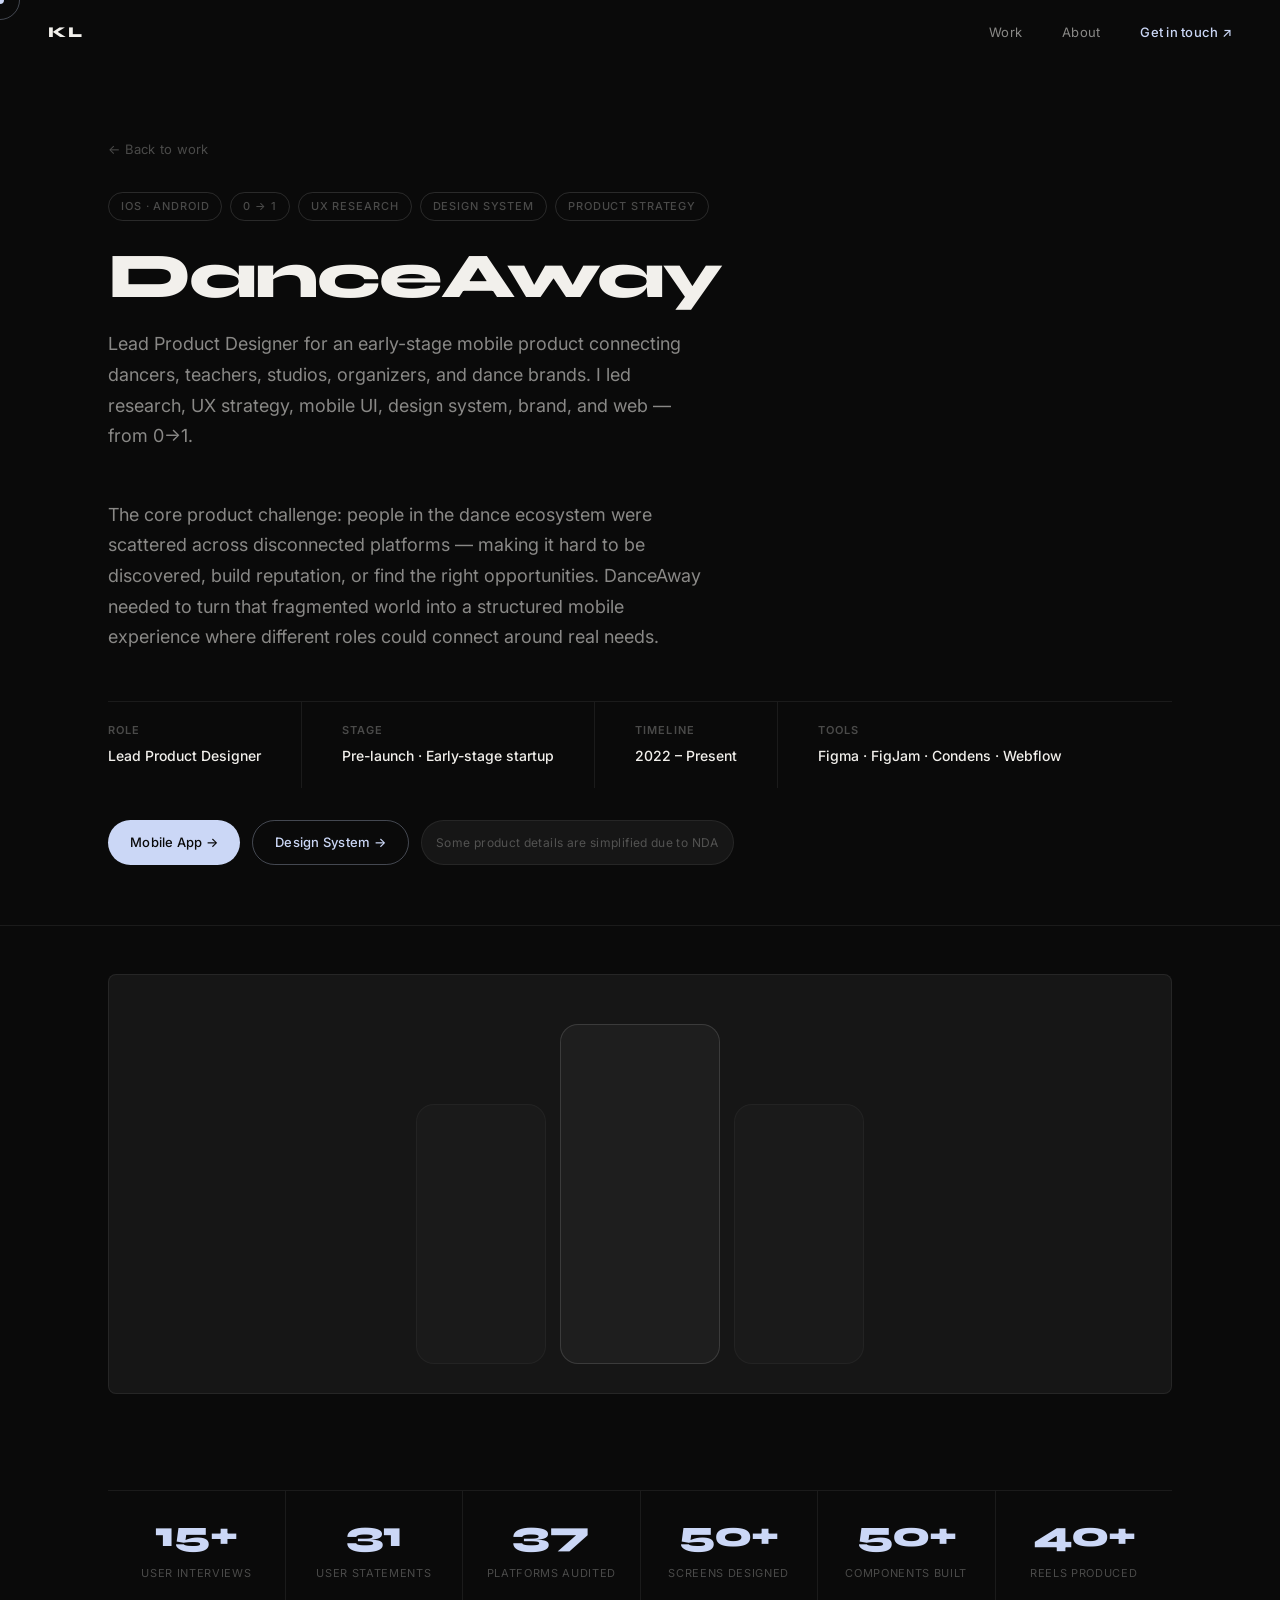
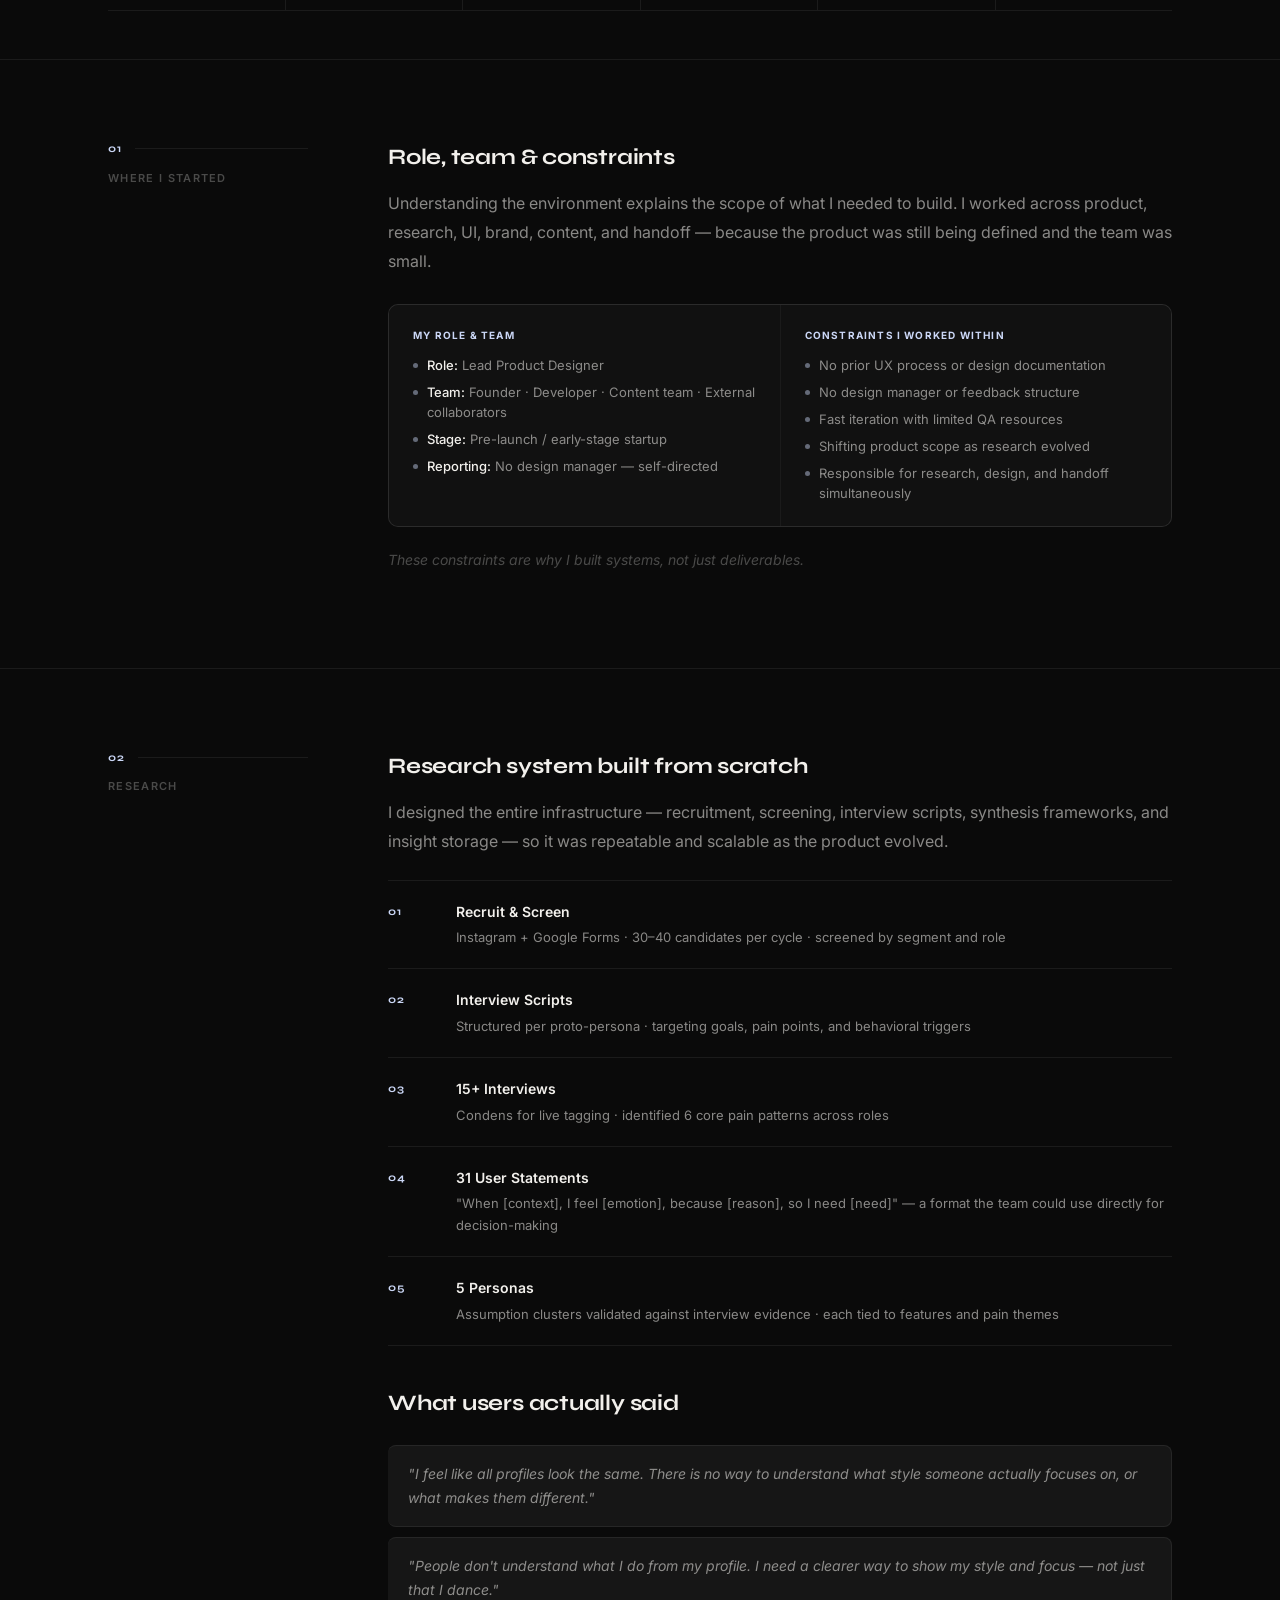
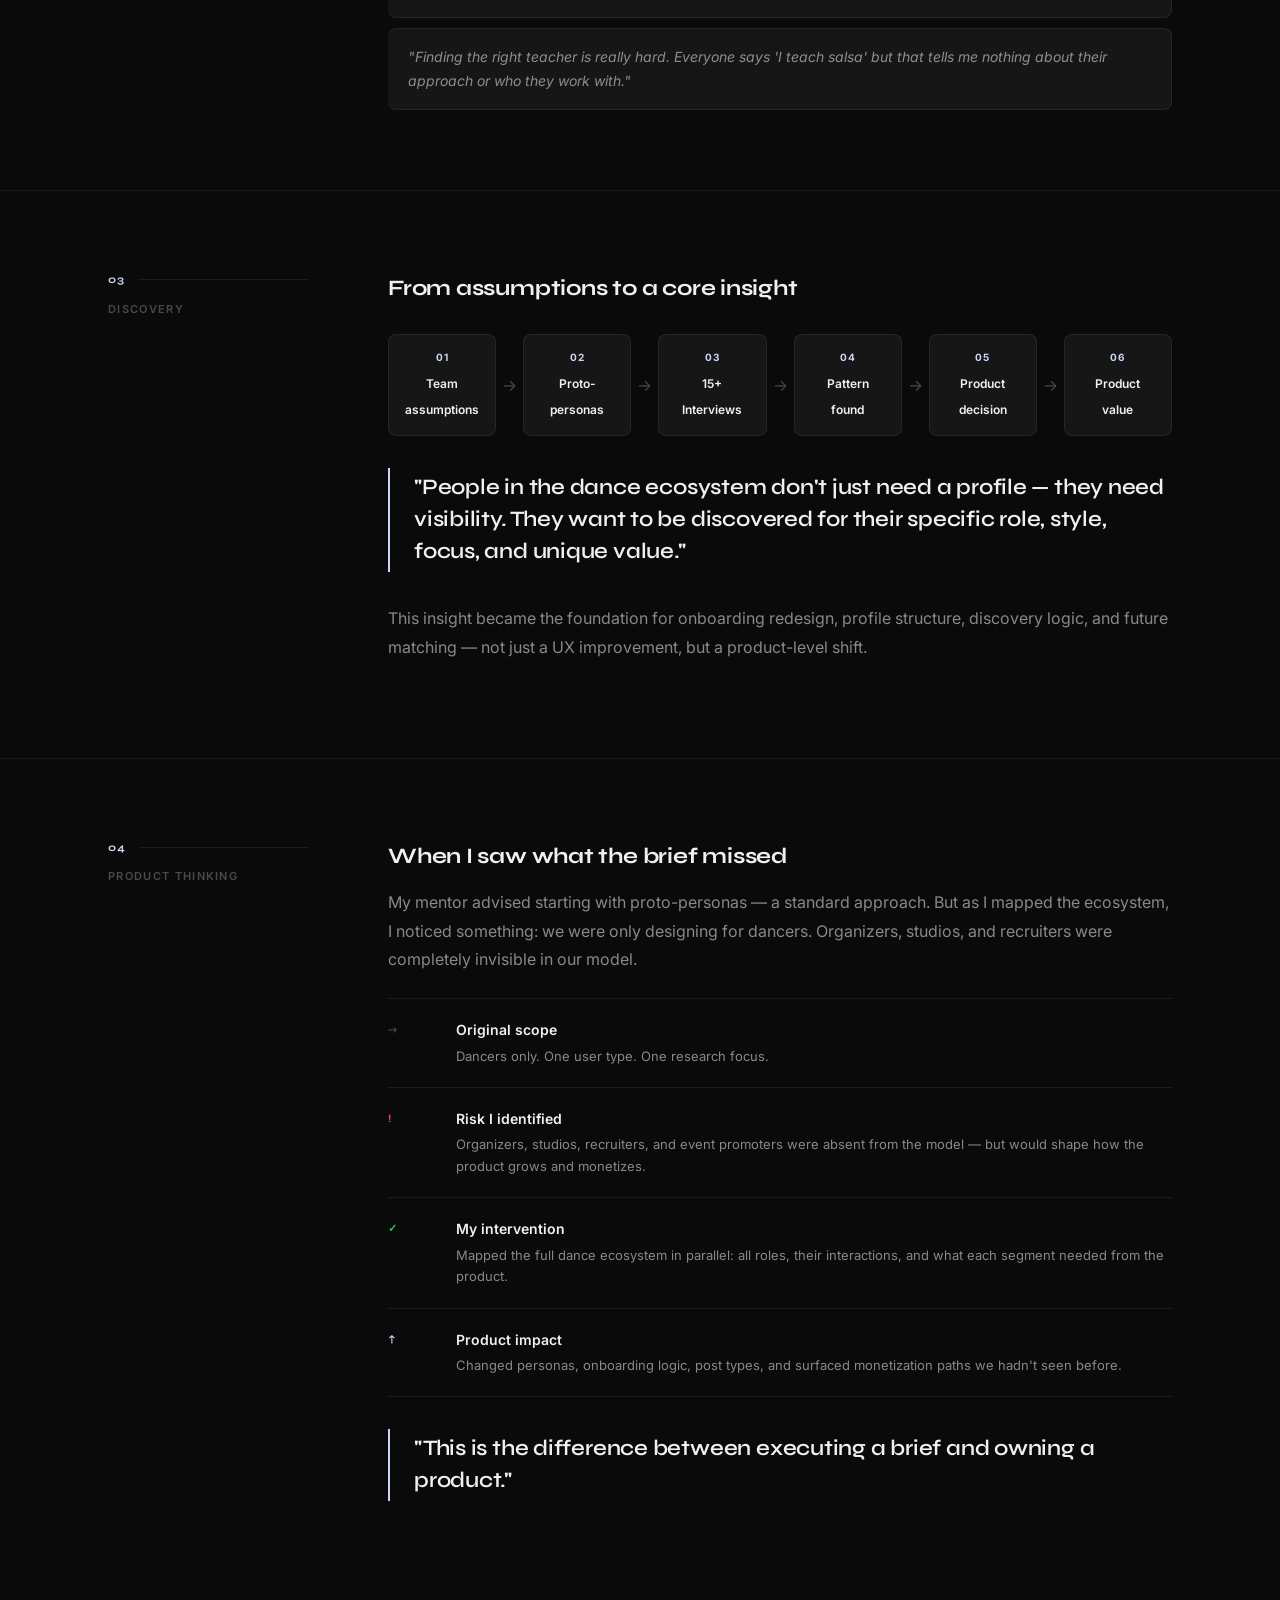
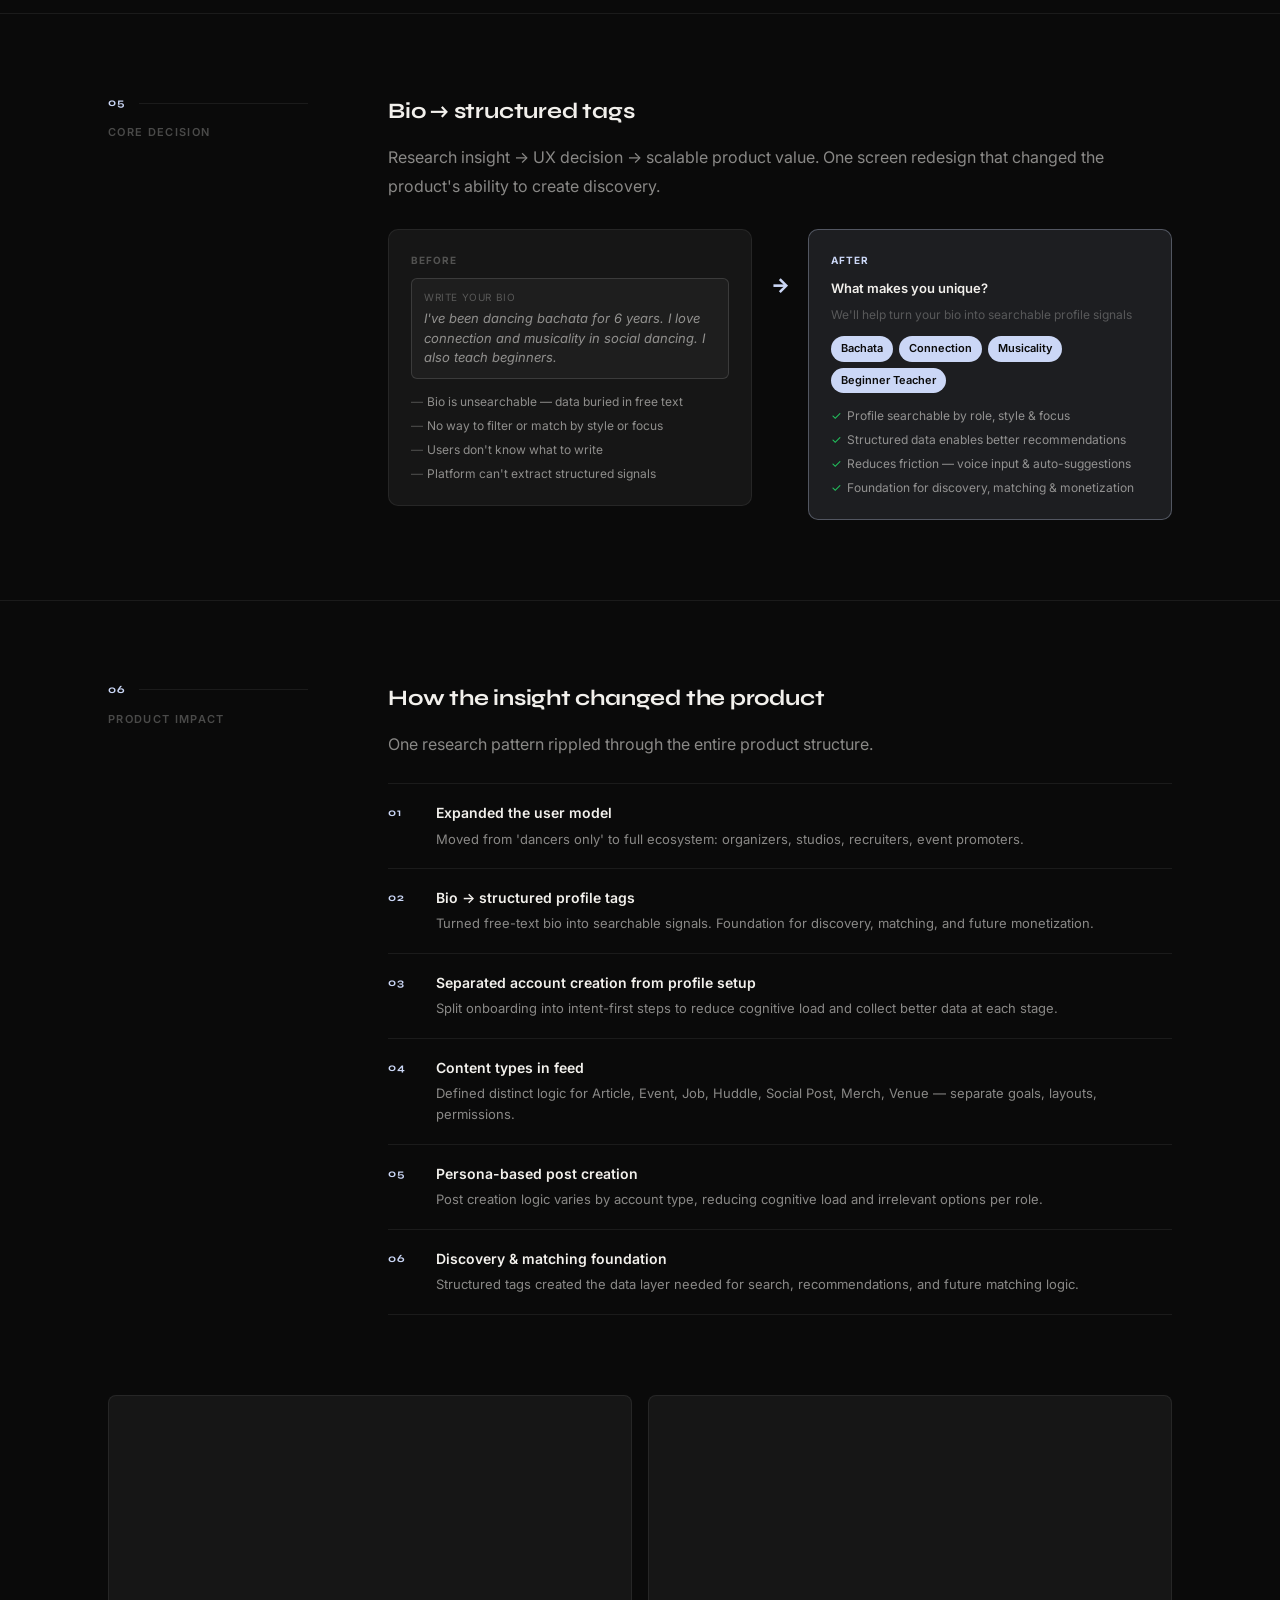
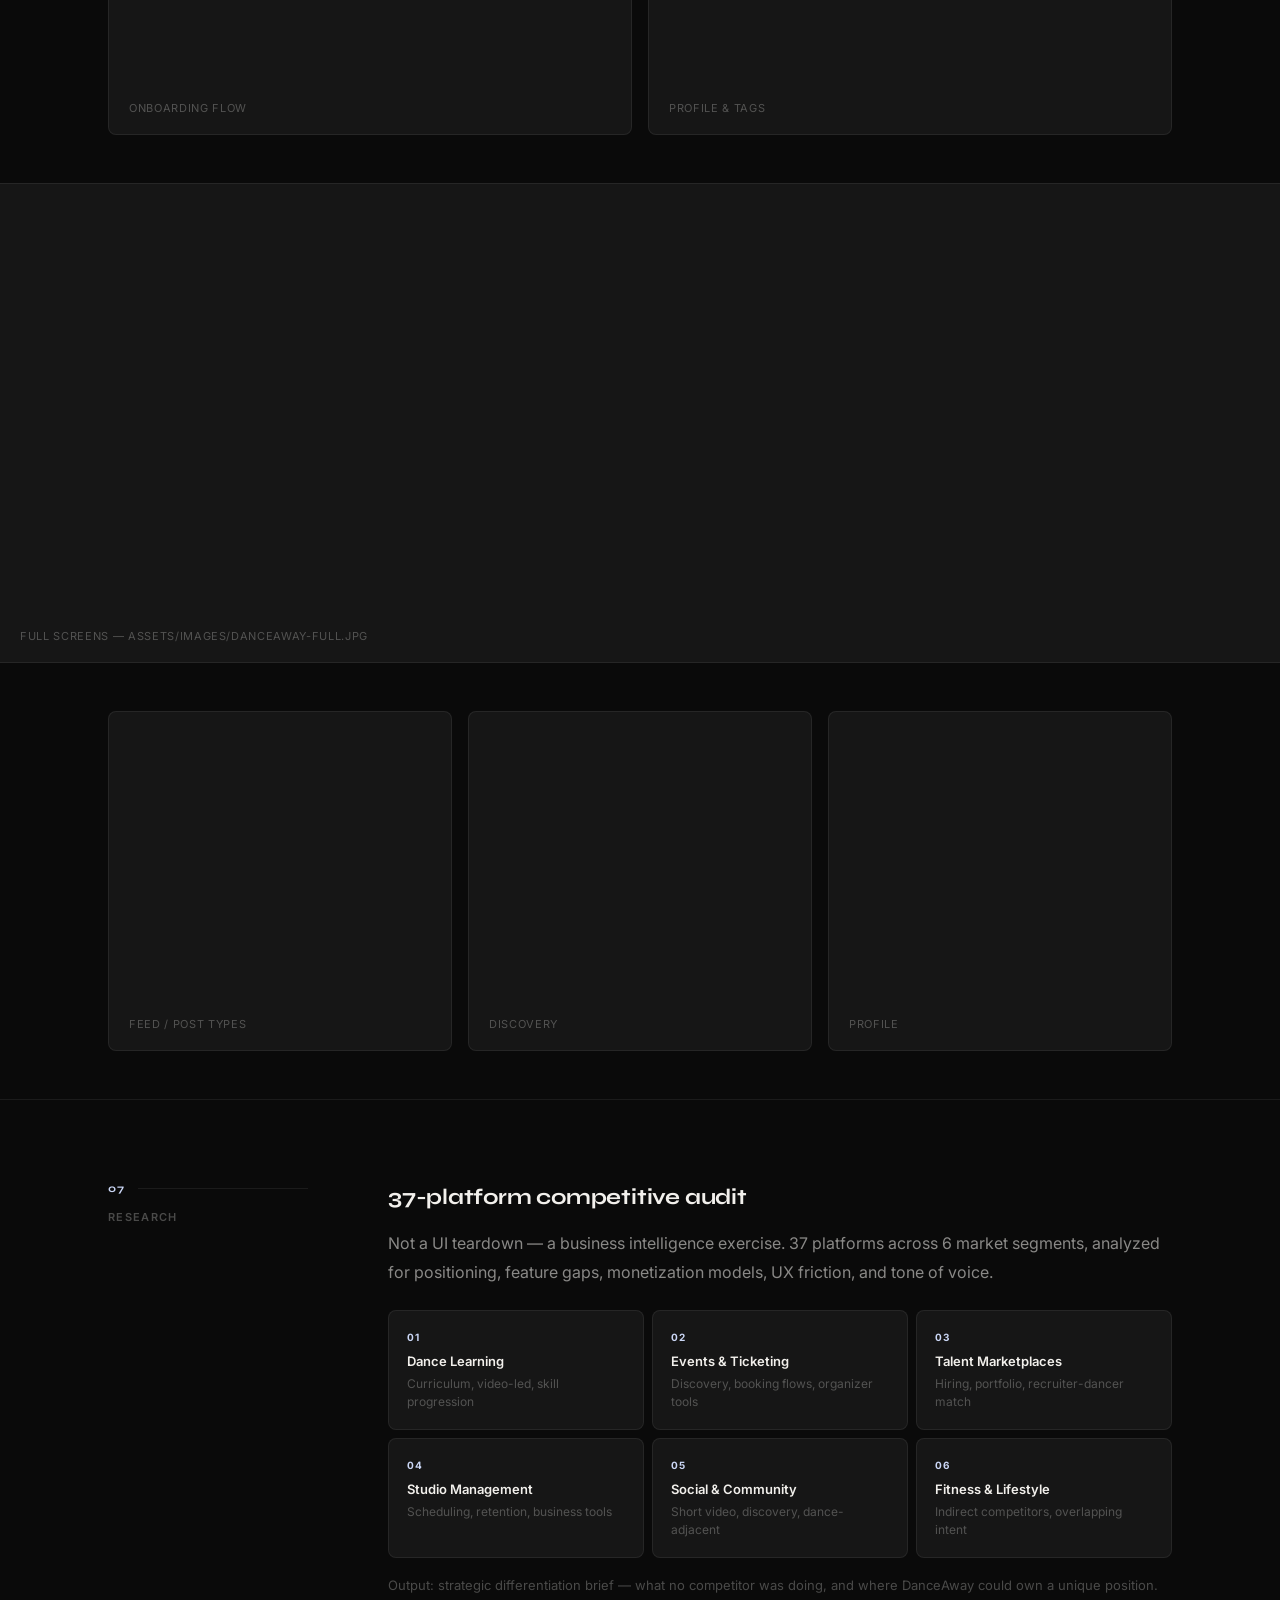
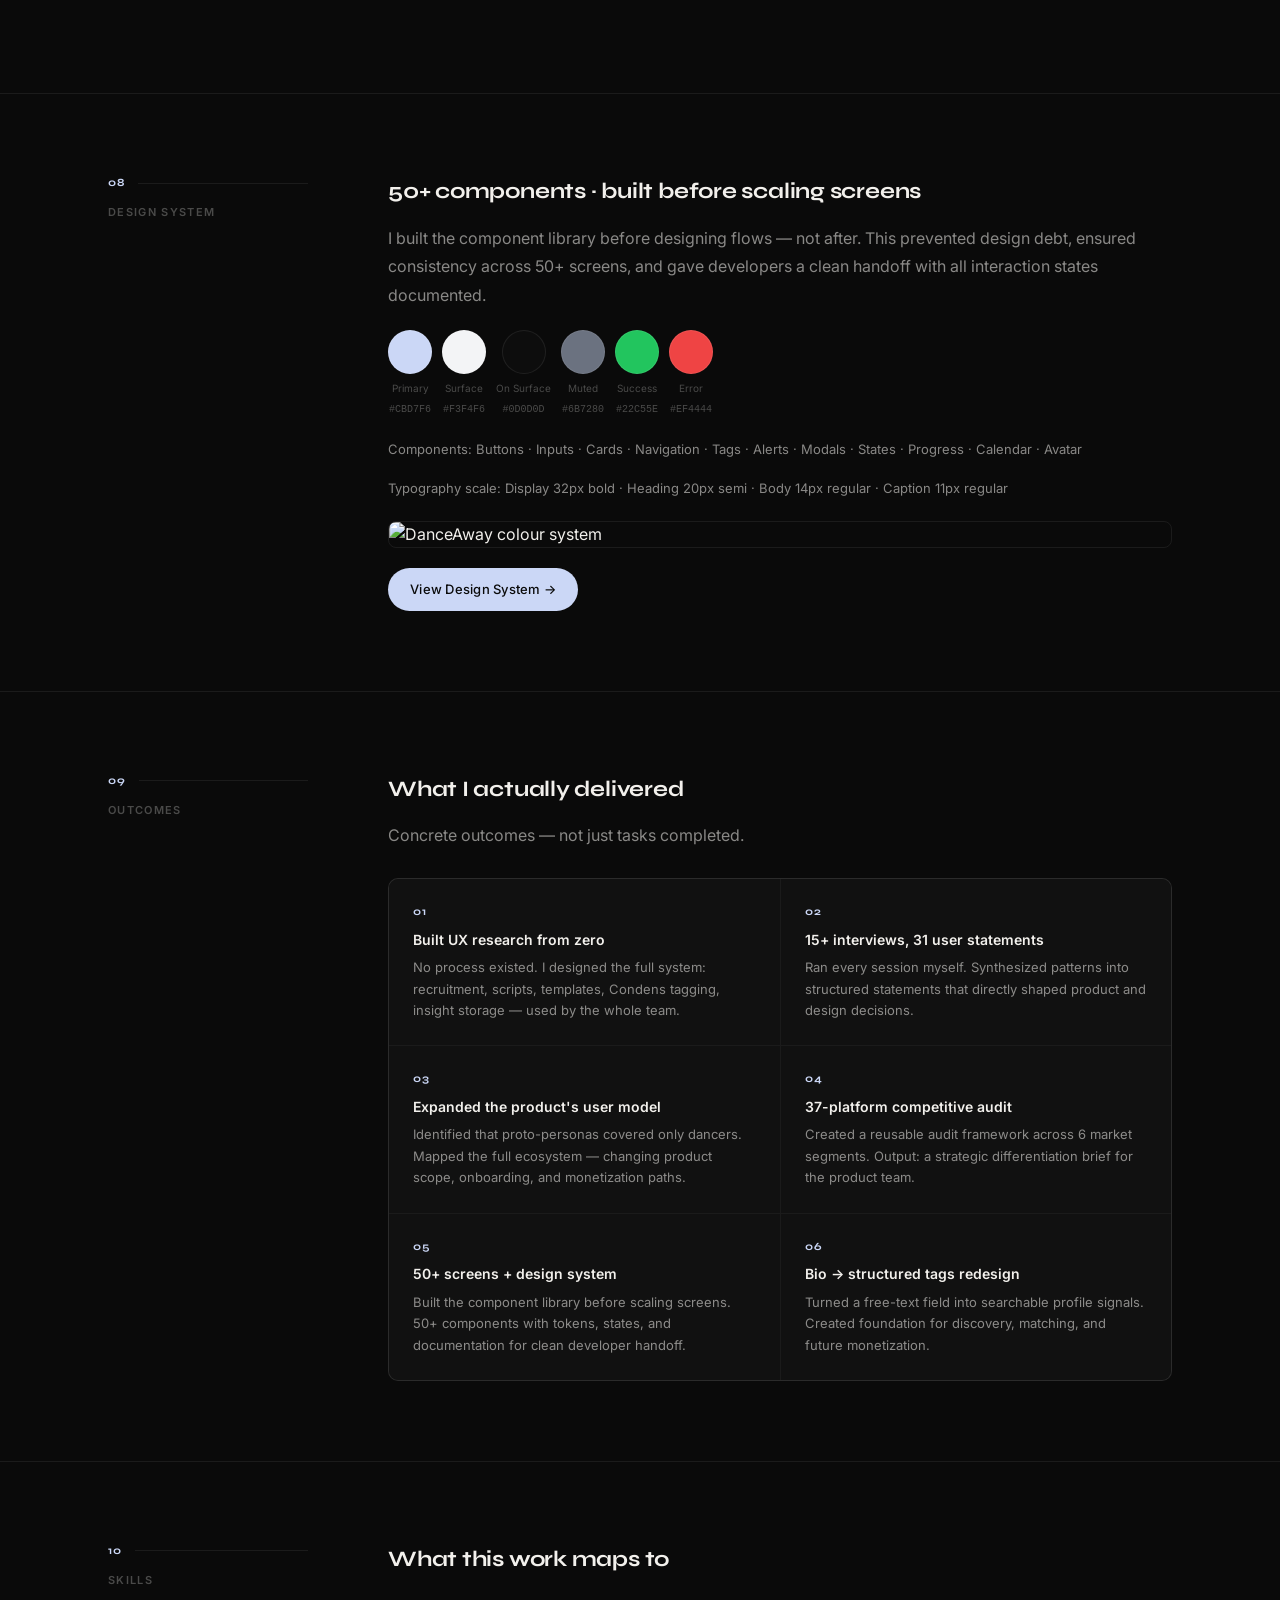
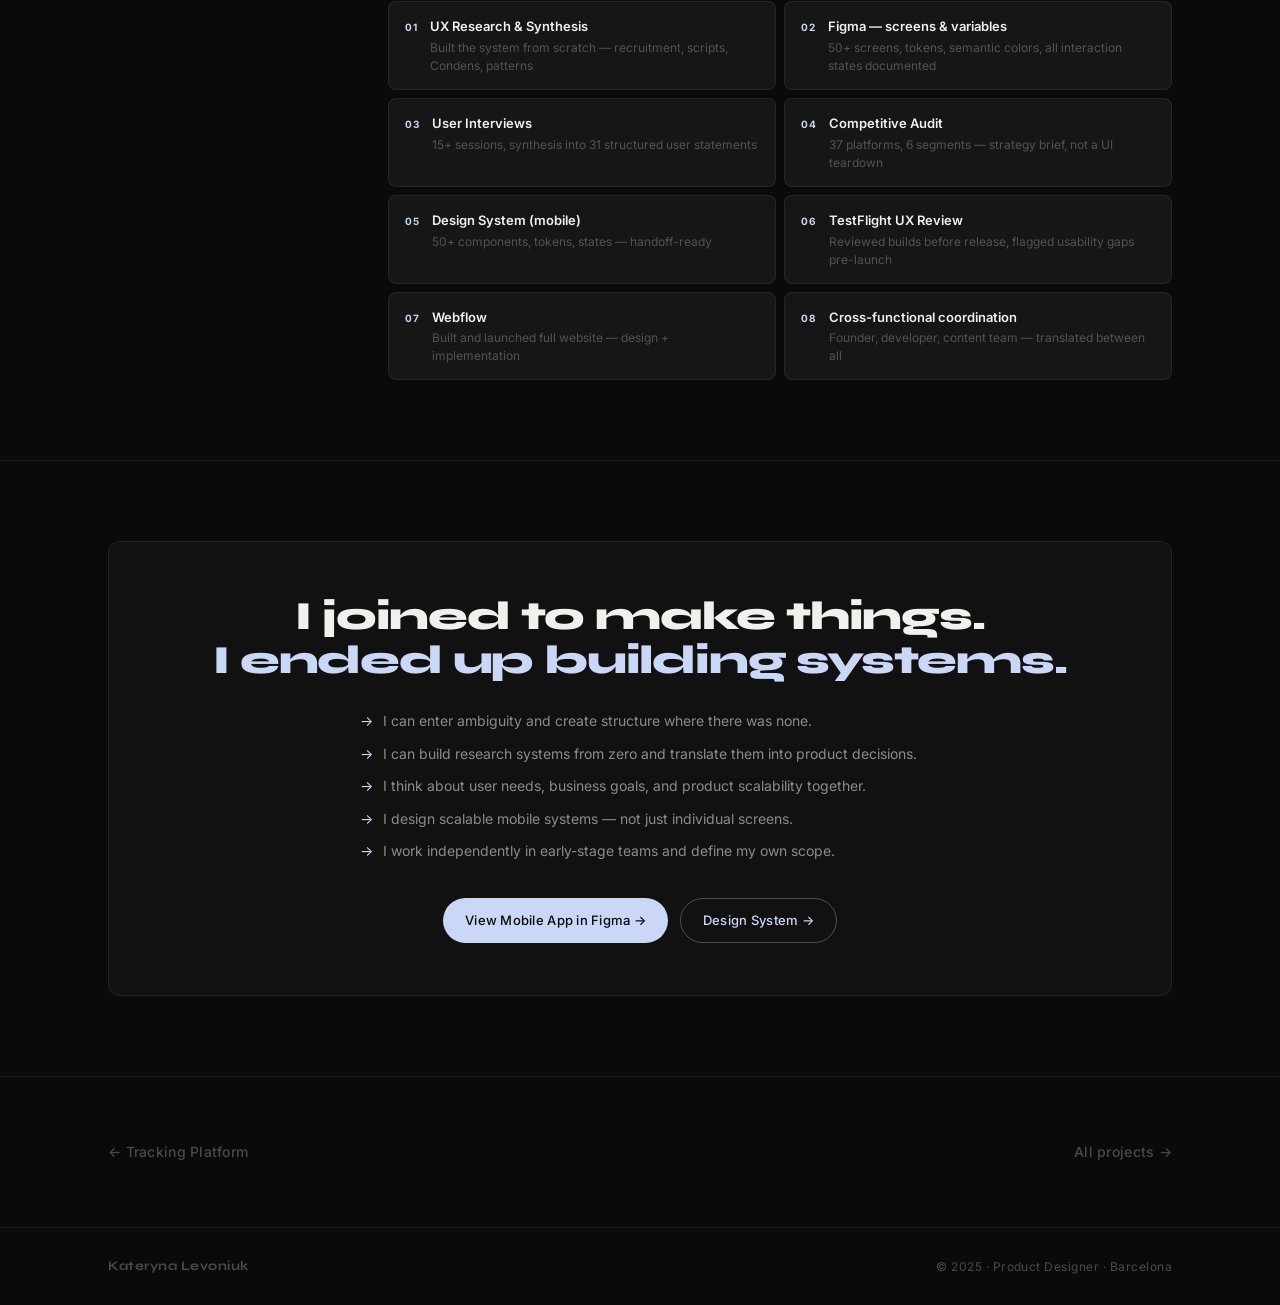
==== work/danceaway.html @ a82a4e85 "Add portfolio site with Eduopos as project 03 Replace the EasyLearn card with Eduopos (cover still a" ====
<!DOCTYPE html>
<html lang="en">
<head>
  <meta charset="UTF-8" />
  <meta name="viewport" content="width=device-width, initial-scale=1.0" />
  <meta name="description" content="DanceAway — Product Design Case Study by Kateryna Levoniuk" />
  <title>DanceAway — Kateryna Levoniuk</title>
  <link rel="preconnect" href="https://fonts.googleapis.com" />
  <link rel="preconnect" href="https://fonts.gstatic.com" crossorigin />
  <link href="https://fonts.googleapis.com/css2?family=Syne:wght@400;500;600;700;800&family=Inter:wght@300;400;500&display=swap" rel="stylesheet" />
  <link rel="stylesheet" href="../styles.css" />

  <style>
    :root {
      --da:      var(--accent);

      --da-dim:  var(--accent-dim);
      --da-mid:  var(--accent-mid);
      --da-green:#22C55E;
    }

    /* BUTTONS */
    .da-cta-row { display:flex; gap:12px; flex-wrap:wrap; margin-top:32px; }
    .da-btn {
      display:inline-flex; align-items:center; gap:8px;
      padding:11px 22px; border-radius:100px;
      font-size:13px; font-weight:500; letter-spacing:0.02em;
      background:var(--accent); color:var(--bg);
      transition:opacity 0.2s, transform 0.15s;
    }
    .da-btn:hover { opacity:0.85; transform:translateY(-1px); }
    .da-btn--ghost {
      background:transparent; color:var(--accent);
      border:1px solid var(--da-mid);
    }
    .da-btn--ghost:hover { background:var(--da-dim); }
    .da-nda {
      display:inline-flex; align-items:center; gap:7px;
      font-size:12px; color:var(--text-3); letter-spacing:0.03em;
      background:var(--bg-2); border:1px solid var(--line);
      padding:6px 14px; border-radius:100px;
    }

    /* CHAPTER */
    .cs-chapter { display:flex; align-items:center; gap:12px; margin-bottom:12px; }
    .cs-chapter-num {
      font-family:var(--font-d); font-size:11px; font-weight:700;
      color:var(--accent); letter-spacing:0.12em; text-transform:uppercase;
    }
    .cs-chapter-line { flex:1; height:1px; background:var(--line); }

    /* PULL QUOTE */
    .cs-pull { border-left:2px solid var(--accent); padding:4px 0 4px 24px; margin:32px 0; }
    .cs-pull p {
      font-family:var(--font-d); font-size:clamp(16px,1.9vw,22px);
      font-weight:600; line-height:1.45; letter-spacing:-0.01em; color:var(--text); margin:0;
    }

    /* NUMBERS */
    .da-nums {
      display:flex; border-top:1px solid var(--line); border-bottom:1px solid var(--line); margin:48px 0;
    }
    .da-num-item { flex:1; padding:26px 0; text-align:center; border-right:1px solid var(--line); }
    .da-num-item:last-child { border-right:none; }
    .da-num-n {
      display:block; font-family:var(--font-d); font-size:36px; font-weight:800;
      color:var(--accent); letter-spacing:-0.03em; line-height:1; margin-bottom:6px;
    }
    .da-num-l { font-size:11px; color:var(--text-3); letter-spacing:0.06em; text-transform:uppercase; }

    /* CONSTRAINTS */
    .da-constraints {
      display:grid; grid-template-columns:1fr 1fr; gap:1px;
      background:var(--line); border:1px solid var(--line);
      border-radius:10px; overflow:hidden; margin-top:28px;
    }
    .da-constraint-cell { background:var(--bg-1); padding:22px 24px; }
    .da-constraint-label {
      font-size:10px; font-weight:700; letter-spacing:0.12em; text-transform:uppercase;
      color:var(--accent); margin-bottom:12px; display:block;
    }
    .da-constraint-list { list-style:none; padding:0; margin:0; display:flex; flex-direction:column; gap:7px; }
    .da-constraint-list li {
      font-size:13px; color:var(--text-2); line-height:1.55;
      padding-left:14px; position:relative;
    }
    .da-constraint-list li::before {
      content:''; position:absolute; left:0; top:8px;
      width:5px; height:5px; border-radius:50%; background:var(--accent); opacity:0.45;
    }

    /* RESEARCH STEPS */
    .da-steps { display:flex; flex-direction:column; gap:0; margin-top:24px; }
    .da-step {
      display:grid; grid-template-columns:48px 1fr; gap:20px;
      padding:20px 0; border-bottom:1px solid var(--line); align-items:start;
    }
    .da-step:first-child { border-top:1px solid var(--line); }
    .da-step-num {
      font-family:var(--font-d); font-size:11px; font-weight:700;
      color:var(--accent); letter-spacing:0.08em; padding-top:2px;
    }
    .da-step-title { font-size:14px; font-weight:600; color:var(--text); margin-bottom:4px; }
    .da-step-text { font-size:13px; color:var(--text-2); line-height:1.65; }

    /* USER QUOTES */
    .da-quotes { display:flex; flex-direction:column; gap:10px; margin-top:24px; }
    .da-quote {
      background:var(--bg-2); border:1px solid var(--line);
      border-left:2px solid var(--da-light);
      border-radius:8px; padding:16px 20px;
      font-size:14px; color:var(--text-2); line-height:1.7; font-style:italic;
    }

    /* DISCOVERY CHAIN */
    .da-chain {
      display:flex; gap:0; align-items:center; flex-wrap:wrap;
      margin-top:28px; margin-bottom:8px;
    }
    .da-chain-item {
      background:var(--bg-2); border:1px solid var(--line);
      border-radius:8px; padding:14px 16px; text-align:center; flex:1; min-width:80px;
    }
    .da-chain-n { font-size:10px; color:var(--accent); font-weight:700; letter-spacing:0.08em; display:block; margin-bottom:5px; }
    .da-chain-t { font-size:12px; color:var(--text); font-weight:600; line-height:1.3; }
    .da-chain-arrow { color:var(--text-3); font-size:16px; padding:0 6px; flex-shrink:0; }

    /* BEFORE / AFTER */
    .da-ba { display:grid; grid-template-columns:1fr 32px 1fr; gap:12px; align-items:start; margin-top:28px; }
    .da-ba-arrow { display:flex; align-items:center; justify-content:center; padding-top:40px; color:var(--accent); font-size:20px; font-weight:800; }
    .da-ba-card {
      background:var(--bg-2); border:1px solid var(--line); border-radius:10px; padding:22px;
    }
    .da-ba-card.after { border-color:var(--da-mid); background:var(--da-dim); }
    .da-ba-label { font-size:10px; font-weight:700; letter-spacing:0.1em; text-transform:uppercase; color:var(--text-3); margin-bottom:10px; display:block; }
    .da-ba-card.after .da-ba-label { color:var(--accent); }
    .da-ba-field {
      background:var(--bg-3); border:1px solid var(--line-md);
      border-radius:6px; padding:10px 12px; margin-bottom:14px;
    }
    .da-ba-field-label { font-size:10px; color:var(--text-3); letter-spacing:0.06em; text-transform:uppercase; margin-bottom:4px; }
    .da-ba-field-val { font-size:13px; color:var(--text-2); font-style:italic; line-height:1.5; }
    .da-ba-tags { display:flex; flex-wrap:wrap; gap:6px; margin-bottom:14px; }
    .da-tag {
      font-size:11px; font-weight:600; padding:4px 10px;
      border-radius:100px; background:var(--accent); color:var(--bg);
    }
    .da-ba-list { list-style:none; padding:0; margin:0; display:flex; flex-direction:column; gap:6px; }
    .da-ba-list li { font-size:12px; color:var(--text-2); padding-left:16px; position:relative; line-height:1.5; }
    .da-ba-list li::before { content:'—'; position:absolute; left:0; color:var(--text-3); }
    .da-ba-card.after .da-ba-list li::before { content:'✓'; color:var(--da-green); }

    /* AUDIT GRID */
    .da-audit { display:grid; grid-template-columns:repeat(3,1fr); gap:8px; margin-top:24px; }
    .da-audit-item {
      background:var(--bg-2); border:1px solid var(--line); border-radius:8px; padding:18px;
      transition:border-color 0.2s, background 0.2s;
    }
    .da-audit-item:hover { border-color:var(--da-mid); background:var(--da-dim); }
    .da-audit-num { font-size:10px; font-weight:700; color:var(--accent); letter-spacing:0.1em; margin-bottom:6px; display:block; }
    .da-audit-name { font-size:13px; font-weight:600; color:var(--text); margin-bottom:3px; }
    .da-audit-desc { font-size:12px; color:var(--text-3); line-height:1.5; }

    /* IMPACT LIST */
    .da-impact { display:flex; flex-direction:column; gap:0; margin-top:24px; }
    .da-impact-item {
      display:grid; grid-template-columns:32px 1fr; gap:16px; align-items:start;
      padding:18px 0; border-bottom:1px solid var(--line);
    }
    .da-impact-item:first-child { border-top:1px solid var(--line); }
    .da-impact-num {
      font-family:var(--font-d); font-size:11px; font-weight:700;
      color:var(--accent); letter-spacing:0.08em; padding-top:2px;
    }
    .da-impact-title { font-size:14px; font-weight:600; color:var(--text); margin-bottom:4px; }
    .da-impact-text { font-size:13px; color:var(--text-2); line-height:1.65; }

    /* OUTCOMES GRID */
    .da-outcomes { display:grid; grid-template-columns:repeat(2,1fr); gap:1px; background:var(--line); border:1px solid var(--line); border-radius:10px; overflow:hidden; margin-top:28px; }
    .da-outcome-cell { background:var(--bg-1); padding:24px; transition:background 0.2s; }
    .da-outcome-cell:hover { background:var(--bg-2); }
    .da-outcome-n { font-family:var(--font-d); font-size:11px; font-weight:700; color:var(--accent); letter-spacing:0.1em; margin-bottom:8px; display:block; }
    .da-outcome-title { font-size:14px; font-weight:600; color:var(--text); margin-bottom:6px; }
    .da-outcome-text { font-size:13px; color:var(--text-2); line-height:1.65; }

    /* SKILLS */
    .da-skills { display:grid; grid-template-columns:repeat(2,1fr); gap:8px; margin-top:24px; }
    .da-skill {
      background:var(--bg-2); border:1px solid var(--line); border-radius:8px;
      padding:14px 16px; display:flex; gap:12px; align-items:baseline;
    }
    .da-skill-num { font-size:10px; font-weight:700; color:var(--accent); letter-spacing:0.08em; flex-shrink:0; }
    .da-skill-body {}
    .da-skill-name { font-size:13px; font-weight:600; color:var(--text); margin-bottom:2px; }
    .da-skill-desc { font-size:12px; color:var(--text-3); line-height:1.5; }

    /* COLORS */
    .da-color-row { display:flex; gap:10px; flex-wrap:wrap; margin-top:20px; }
    .da-swatch { display:flex; flex-direction:column; align-items:center; gap:6px; }
    .da-swatch-dot { width:44px; height:44px; border-radius:50%; border:1px solid rgba(255,255,255,0.08); }
    .da-swatch-label { font-size:10px; color:var(--text-3); text-align:center; }
    .da-swatch-hex { font-size:10px; color:var(--text-3); font-family:monospace; }

    /* TIMELINE */
    .da-timeline { display:flex; flex-direction:column; }
    .da-tl-item { display:grid; grid-template-columns:120px 1fr; gap:20px; padding:18px 0; border-bottom:1px solid var(--line); }
    .da-tl-item:first-child { border-top:1px solid var(--line); }
    .da-tl-date { font-size:11px; color:var(--text-3); letter-spacing:0.04em; padding-top:2px; }
    .da-tl-role { font-size:14px; font-weight:600; color:var(--text); margin-bottom:3px; }
    .da-tl-desc { font-size:13px; color:var(--text-2); line-height:1.6; }

    /* CLOSING */
    .da-closing {
      background:var(--bg-1); border:1px solid var(--line);
      border-radius:12px; padding:52px 48px; text-align:center;
    }
    .da-closing-q {
      font-family:var(--font-d); font-size:clamp(22px,3.2vw,40px);
      font-weight:800; letter-spacing:-0.03em; line-height:1.1;
      color:var(--text); margin-bottom:28px;
    }
    .da-closing-q em { font-style:normal; color:var(--accent); }
    .da-closing-list { list-style:none; padding:0; margin:0 auto; max-width:560px; text-align:left; display:flex; flex-direction:column; gap:10px; }
    .da-closing-list li { font-size:14px; color:var(--text-2); line-height:1.6; display:flex; gap:10px; }
    .da-closing-list li::before { content:'→'; color:var(--accent); flex-shrink:0; }

    @media (max-width:760px) {
      .da-constraints, .da-outcomes, .da-skills { grid-template-columns:1fr; }
      .da-audit { grid-template-columns:1fr 1fr; }
      .da-ba { grid-template-columns:1fr; }
      .da-ba-arrow { display:none; }
      .da-nums { flex-wrap:wrap; }
      .da-num-item { flex:1 1 50%; border-right:none; border-bottom:1px solid var(--line); }
      .da-tl-item { grid-template-columns:1fr; gap:4px; }
      .da-chain { gap:4px; }
      .da-closing { padding:32px 20px; }
    }
    @media (max-width:520px) {
      .da-audit { grid-template-columns:1fr; }
    }
  </style>
</head>
<body>

<div class="cursor" id="cursor"></div>
<div class="cursor-follower" id="cursorFollower"></div>

<nav class="nav scrolled" id="nav">
  <a href="../index.html" class="nav-logo">KL</a>
  <button class="nav-toggle" id="navToggle" aria-label="Toggle navigation" aria-expanded="false">
    <span></span><span></span>
  </button>
  <ul class="nav-links" id="navLinks">
    <li><a href="../index.html#work">Work</a></li>
    <li><a href="../index.html#about">About</a></li>
    <li><a href="../index.html#contact" class="nav-cta">Get in touch ↗</a></li>
  </ul>
</nav>

<article class="case-study">

  <!-- HEADER -->
  <header class="cs-header">
    <div class="container">
      <a href="../index.html#work" class="cs-back reveal-up">← Back to work</a>
      <div class="cs-tags reveal-up">
        <span class="tag">iOS · Android</span>
        <span class="tag">0 → 1</span>
        <span class="tag">UX Research</span>
        <span class="tag">Design System</span>
        <span class="tag">Product Strategy</span>
      </div>
      <h1 class="cs-title reveal-up">DanceAway</h1>
      <p class="cs-subtitle reveal-up">Lead Product Designer for an early-stage mobile product connecting dancers, teachers, studios, organizers, and dance brands. I led research, UX strategy, mobile UI, design system, brand, and web — from 0→1.</p>
      <p class="cs-subtitle reveal-up" style="margin-top:0;">The core product challenge: people in the dance ecosystem were scattered across disconnected platforms — making it hard to be discovered, build reputation, or find the right opportunities. DanceAway needed to turn that fragmented world into a structured mobile experience where different roles could connect around real needs.</p>

      <div class="cs-meta reveal-up">
        <div class="cs-meta-item">
          <span class="cs-meta-label">Role</span>
          <span class="cs-meta-value">Lead Product Designer</span>
        </div>
        <div class="cs-meta-item">
          <span class="cs-meta-label">Stage</span>
          <span class="cs-meta-value">Pre-launch · Early-stage startup</span>
        </div>
        <div class="cs-meta-item">
          <span class="cs-meta-label">Timeline</span>
          <span class="cs-meta-value">2022 – Present</span>
        </div>
        <div class="cs-meta-item">
          <span class="cs-meta-label">Tools</span>
          <span class="cs-meta-value">Figma · FigJam · Condens · Webflow</span>
        </div>
      </div>

      <div class="da-cta-row reveal-up">
        <a href="https://www.figma.com/design/BxkMGFId0O1VSF13Afea0i/Mobile-App-Design?node-id=3347-37676&t=yLBHedRyafmlmMAK-1"
           target="_blank" rel="noopener" class="da-btn">
          Mobile App →
        </a>
        <a href="https://www.figma.com/design/dRduvcC0BT0tayBzWZq8Lb/Design-System---DanceAway?node-id=3366-39262&t=bia4sTenaucqrCev-1"
           target="_blank" rel="noopener" class="da-btn da-btn--ghost">
          Design System →
        </a>
        <span class="da-nda">Some product details are simplified due to NDA</span>
      </div>
    </div>
  </header>

  <!-- HERO -->
  <div class="cs-hero-img">
    <div class="container">
      <div class="cs-img-placeholder cs-img-placeholder--wide cs-img-placeholder--phones">
        <div class="placeholder-phones large">
          <div class="placeholder-phone"></div>
          <div class="placeholder-phone placeholder-phone--main"></div>
          <div class="placeholder-phone"></div>
        </div>
      </div>
    </div>
  </div>

  <!-- NUMBERS -->
  <div class="container">
    <div class="da-nums reveal-up">
      <div class="da-num-item"><span class="da-num-n">15+</span><span class="da-num-l">User interviews</span></div>
      <div class="da-num-item"><span class="da-num-n">31</span><span class="da-num-l">User statements</span></div>
      <div class="da-num-item"><span class="da-num-n">37</span><span class="da-num-l">Platforms audited</span></div>
      <div class="da-num-item"><span class="da-num-n">50+</span><span class="da-num-l">Screens designed</span></div>
      <div class="da-num-item"><span class="da-num-n">50+</span><span class="da-num-l">Components built</span></div>
      <div class="da-num-item"><span class="da-num-n">40+</span><span class="da-num-l">Reels produced</span></div>
    </div>
  </div>

  <!-- ① WHERE I STARTED -->
  <section class="cs-section">
    <div class="container cs-two-col">
      <div class="cs-col-label">
        <div class="cs-chapter"><span class="cs-chapter-num">01</span><span class="cs-chapter-line"></span></div>
        <p class="section-label">Where I started</p>
      </div>
      <div class="cs-col-content reveal-up">
        <h2>Role, team &amp; constraints</h2>
        <p>Understanding the environment explains the scope of what I needed to build. I worked across product, research, UI, brand, content, and handoff — because the product was still being defined and the team was small.</p>

        <div class="da-constraints">
          <div class="da-constraint-cell">
            <span class="da-constraint-label">My role &amp; team</span>
            <ul class="da-constraint-list">
              <li><strong>Role:</strong> Lead Product Designer</li>
              <li><strong>Team:</strong> Founder · Developer · Content team · External collaborators</li>
              <li><strong>Stage:</strong> Pre-launch / early-stage startup</li>
              <li><strong>Reporting:</strong> No design manager — self-directed</li>
            </ul>
          </div>
          <div class="da-constraint-cell">
            <span class="da-constraint-label">Constraints I worked within</span>
            <ul class="da-constraint-list">
              <li>No prior UX process or design documentation</li>
              <li>No design manager or feedback structure</li>
              <li>Fast iteration with limited QA resources</li>
              <li>Shifting product scope as research evolved</li>
              <li>Responsible for research, design, and handoff simultaneously</li>
            </ul>
          </div>
        </div>

        <p style="margin-top:20px;font-size:14px;color:var(--text-3);font-style:italic;">
          These constraints are why I built systems, not just deliverables.
        </p>
      </div>
    </div>
  </section>

  <!-- ② RESEARCH SYSTEM -->
  <section class="cs-section">
    <div class="container cs-two-col">
      <div class="cs-col-label">
        <div class="cs-chapter"><span class="cs-chapter-num">02</span><span class="cs-chapter-line"></span></div>
        <p class="section-label">Research</p>
      </div>
      <div class="cs-col-content reveal-up">
        <h2>Research system built from scratch</h2>
        <p>I designed the entire infrastructure — recruitment, screening, interview scripts, synthesis frameworks, and insight storage — so it was repeatable and scalable as the product evolved.</p>

        <div class="da-steps">
          <div class="da-step">
            <div class="da-step-num">01</div>
            <div>
              <div class="da-step-title">Recruit &amp; Screen</div>
              <div class="da-step-text">Instagram + Google Forms · 30–40 candidates per cycle · screened by segment and role</div>
            </div>
          </div>
          <div class="da-step">
            <div class="da-step-num">02</div>
            <div>
              <div class="da-step-title">Interview Scripts</div>
              <div class="da-step-text">Structured per proto-persona · targeting goals, pain points, and behavioral triggers</div>
            </div>
          </div>
          <div class="da-step">
            <div class="da-step-num">03</div>
            <div>
              <div class="da-step-title">15+ Interviews</div>
              <div class="da-step-text">Condens for live tagging · identified 6 core pain patterns across roles</div>
            </div>
          </div>
          <div class="da-step">
            <div class="da-step-num">04</div>
            <div>
              <div class="da-step-title">31 User Statements</div>
              <div class="da-step-text">"When [context], I feel [emotion], because [reason], so I need [need]" — a format the team could use directly for decision-making</div>
            </div>
          </div>
          <div class="da-step">
            <div class="da-step-num">05</div>
            <div>
              <div class="da-step-title">5 Personas</div>
              <div class="da-step-text">Assumption clusters validated against interview evidence · each tied to features and pain themes</div>
            </div>
          </div>
        </div>

        <h2 style="margin-top:40px;">What users actually said</h2>
        <div class="da-quotes">
          <div class="da-quote">"I feel like all profiles look the same. There is no way to understand what style someone actually focuses on, or what makes them different."</div>
          <div class="da-quote">"People don't understand what I do from my profile. I need a clearer way to show my style and focus — not just that I dance."</div>
          <div class="da-quote">"Finding the right teacher is really hard. Everyone says 'I teach salsa' but that tells me nothing about their approach or who they work with."</div>
        </div>
      </div>
    </div>
  </section>

  <!-- ③ WHAT I DISCOVERED -->
  <section class="cs-section">
    <div class="container cs-two-col">
      <div class="cs-col-label">
        <div class="cs-chapter"><span class="cs-chapter-num">03</span><span class="cs-chapter-line"></span></div>
        <p class="section-label">Discovery</p>
      </div>
      <div class="cs-col-content reveal-up">
        <h2>From assumptions to a core insight</h2>

        <div class="da-chain">
          <div class="da-chain-item"><span class="da-chain-n">01</span><span class="da-chain-t">Team assumptions</span></div>
          <span class="da-chain-arrow">→</span>
          <div class="da-chain-item"><span class="da-chain-n">02</span><span class="da-chain-t">Proto-personas</span></div>
          <span class="da-chain-arrow">→</span>
          <div class="da-chain-item"><span class="da-chain-n">03</span><span class="da-chain-t">15+ Interviews</span></div>
          <span class="da-chain-arrow">→</span>
          <div class="da-chain-item"><span class="da-chain-n">04</span><span class="da-chain-t">Pattern found</span></div>
          <span class="da-chain-arrow">→</span>
          <div class="da-chain-item"><span class="da-chain-n">05</span><span class="da-chain-t">Product decision</span></div>
          <span class="da-chain-arrow">→</span>
          <div class="da-chain-item"><span class="da-chain-n">06</span><span class="da-chain-t">Product value</span></div>
        </div>

        <div class="cs-pull">
          <p>"People in the dance ecosystem don't just need a profile — they need visibility. They want to be discovered for their specific role, style, focus, and unique value."</p>
        </div>

        <p>This insight became the foundation for onboarding redesign, profile structure, discovery logic, and future matching — not just a UX improvement, but a product-level shift.</p>
      </div>
    </div>
  </section>

  <!-- ④ WHEN I SAW WHAT THE BRIEF MISSED -->
  <section class="cs-section">
    <div class="container cs-two-col">
      <div class="cs-col-label">
        <div class="cs-chapter"><span class="cs-chapter-num">04</span><span class="cs-chapter-line"></span></div>
        <p class="section-label">Product thinking</p>
      </div>
      <div class="cs-col-content reveal-up">
        <h2>When I saw what the brief missed</h2>
        <p>My mentor advised starting with proto-personas — a standard approach. But as I mapped the ecosystem, I noticed something: we were only designing for dancers. Organizers, studios, and recruiters were completely invisible in our model.</p>

        <div class="da-steps">
          <div class="da-step">
            <div class="da-step-num" style="color:var(--text-3);">→</div>
            <div>
              <div class="da-step-title">Original scope</div>
              <div class="da-step-text">Dancers only. One user type. One research focus.</div>
            </div>
          </div>
          <div class="da-step">
            <div class="da-step-num" style="color:#EF4444;">!</div>
            <div>
              <div class="da-step-title">Risk I identified</div>
              <div class="da-step-text">Organizers, studios, recruiters, and event promoters were absent from the model — but would shape how the product grows and monetizes.</div>
            </div>
          </div>
          <div class="da-step">
            <div class="da-step-num" style="color:var(--da-green);">✓</div>
            <div>
              <div class="da-step-title">My intervention</div>
              <div class="da-step-text">Mapped the full dance ecosystem in parallel: all roles, their interactions, and what each segment needed from the product.</div>
            </div>
          </div>
          <div class="da-step">
            <div class="da-step-num" style="color:var(--accent);">↑</div>
            <div>
              <div class="da-step-title">Product impact</div>
              <div class="da-step-text">Changed personas, onboarding logic, post types, and surfaced monetization paths we hadn't seen before.</div>
            </div>
          </div>
        </div>

        <div class="cs-pull">
          <p>"This is the difference between executing a brief and owning a product."</p>
        </div>
      </div>
    </div>
  </section>

  <!-- ⑤ CORE PRODUCT DECISION -->
  <section class="cs-section">
    <div class="container cs-two-col">
      <div class="cs-col-label">
        <div class="cs-chapter"><span class="cs-chapter-num">05</span><span class="cs-chapter-line"></span></div>
        <p class="section-label">Core decision</p>
      </div>
      <div class="cs-col-content reveal-up">
        <h2>Bio → structured tags</h2>
        <p>Research insight → UX decision → scalable product value. One screen redesign that changed the product's ability to create discovery.</p>

        <div class="da-ba">
          <div class="da-ba-card">
            <span class="da-ba-label">Before</span>
            <div class="da-ba-field">
              <div class="da-ba-field-label">Write your bio</div>
              <div class="da-ba-field-val">I've been dancing bachata for 6 years. I love connection and musicality in social dancing. I also teach beginners.</div>
            </div>
            <ul class="da-ba-list">
              <li>Bio is unsearchable — data buried in free text</li>
              <li>No way to filter or match by style or focus</li>
              <li>Users don't know what to write</li>
              <li>Platform can't extract structured signals</li>
            </ul>
          </div>
          <div class="da-ba-arrow">→</div>
          <div class="da-ba-card after">
            <span class="da-ba-label">After</span>
            <div style="font-size:13px;font-weight:600;color:var(--text);margin-bottom:6px;">What makes you unique?</div>
            <div style="font-size:12px;color:var(--text-3);margin-bottom:12px;">We'll help turn your bio into searchable profile signals</div>
            <div class="da-ba-tags">
              <span class="da-tag">Bachata</span>
              <span class="da-tag">Connection</span>
              <span class="da-tag">Musicality</span>
              <span class="da-tag">Beginner Teacher</span>
            </div>
            <ul class="da-ba-list">
              <li>Profile searchable by role, style &amp; focus</li>
              <li>Structured data enables better recommendations</li>
              <li>Reduces friction — voice input &amp; auto-suggestions</li>
              <li>Foundation for discovery, matching &amp; monetization</li>
            </ul>
          </div>
        </div>
      </div>
    </div>
  </section>

  <!-- ⑥ WIDER IMPACT -->
  <section class="cs-section">
    <div class="container cs-two-col">
      <div class="cs-col-label">
        <div class="cs-chapter"><span class="cs-chapter-num">06</span><span class="cs-chapter-line"></span></div>
        <p class="section-label">Product impact</p>
      </div>
      <div class="cs-col-content reveal-up">
        <h2>How the insight changed the product</h2>
        <p>One research pattern rippled through the entire product structure.</p>

        <div class="da-impact">
          <div class="da-impact-item">
            <div class="da-impact-num">01</div>
            <div>
              <div class="da-impact-title">Expanded the user model</div>
              <div class="da-impact-text">Moved from 'dancers only' to full ecosystem: organizers, studios, recruiters, event promoters.</div>
            </div>
          </div>
          <div class="da-impact-item">
            <div class="da-impact-num">02</div>
            <div>
              <div class="da-impact-title">Bio → structured profile tags</div>
              <div class="da-impact-text">Turned free-text bio into searchable signals. Foundation for discovery, matching, and future monetization.</div>
            </div>
          </div>
          <div class="da-impact-item">
            <div class="da-impact-num">03</div>
            <div>
              <div class="da-impact-title">Separated account creation from profile setup</div>
              <div class="da-impact-text">Split onboarding into intent-first steps to reduce cognitive load and collect better data at each stage.</div>
            </div>
          </div>
          <div class="da-impact-item">
            <div class="da-impact-num">04</div>
            <div>
              <div class="da-impact-title">Content types in feed</div>
              <div class="da-impact-text">Defined distinct logic for Article, Event, Job, Huddle, Social Post, Merch, Venue — separate goals, layouts, permissions.</div>
            </div>
          </div>
          <div class="da-impact-item">
            <div class="da-impact-num">05</div>
            <div>
              <div class="da-impact-title">Persona-based post creation</div>
              <div class="da-impact-text">Post creation logic varies by account type, reducing cognitive load and irrelevant options per role.</div>
            </div>
          </div>
          <div class="da-impact-item">
            <div class="da-impact-num">06</div>
            <div>
              <div class="da-impact-title">Discovery &amp; matching foundation</div>
              <div class="da-impact-text">Structured tags created the data layer needed for search, recommendations, and future matching logic.</div>
            </div>
          </div>
        </div>
      </div>
    </div>
  </section>

  <!-- SCREENS -->
  <div class="cs-img-row">
    <div class="container">
      <div class="cs-img-grid cs-img-grid--2">
        <div class="cs-img-placeholder"><p class="cs-img-note">Onboarding flow</p></div>
        <div class="cs-img-placeholder"><p class="cs-img-note">Profile &amp; tags</p></div>
      </div>
    </div>
  </div>
  <div class="cs-img-full">
    <div class="cs-img-placeholder cs-img-placeholder--wide">
      <p class="cs-img-note">Full screens — assets/images/danceaway-full.jpg</p>
    </div>
  </div>
  <div class="cs-img-row">
    <div class="container">
      <div class="cs-img-grid cs-img-grid--3">
        <div class="cs-img-placeholder"><p class="cs-img-note">Feed / post types</p></div>
        <div class="cs-img-placeholder"><p class="cs-img-note">Discovery</p></div>
        <div class="cs-img-placeholder"><p class="cs-img-note">Profile</p></div>
      </div>
    </div>
  </div>

  <!-- ⑦ COMPETITIVE AUDIT -->
  <section class="cs-section">
    <div class="container cs-two-col">
      <div class="cs-col-label">
        <div class="cs-chapter"><span class="cs-chapter-num">07</span><span class="cs-chapter-line"></span></div>
        <p class="section-label">Research</p>
      </div>
      <div class="cs-col-content reveal-up">
        <h2>37-platform competitive audit</h2>
        <p>Not a UI teardown — a business intelligence exercise. 37 platforms across 6 market segments, analyzed for positioning, feature gaps, monetization models, UX friction, and tone of voice.</p>

        <div class="da-audit">
          <div class="da-audit-item"><span class="da-audit-num">01</span><div class="da-audit-name">Dance Learning</div><div class="da-audit-desc">Curriculum, video-led, skill progression</div></div>
          <div class="da-audit-item"><span class="da-audit-num">02</span><div class="da-audit-name">Events &amp; Ticketing</div><div class="da-audit-desc">Discovery, booking flows, organizer tools</div></div>
          <div class="da-audit-item"><span class="da-audit-num">03</span><div class="da-audit-name">Talent Marketplaces</div><div class="da-audit-desc">Hiring, portfolio, recruiter-dancer match</div></div>
          <div class="da-audit-item"><span class="da-audit-num">04</span><div class="da-audit-name">Studio Management</div><div class="da-audit-desc">Scheduling, retention, business tools</div></div>
          <div class="da-audit-item"><span class="da-audit-num">05</span><div class="da-audit-name">Social &amp; Community</div><div class="da-audit-desc">Short video, discovery, dance-adjacent</div></div>
          <div class="da-audit-item"><span class="da-audit-num">06</span><div class="da-audit-name">Fitness &amp; Lifestyle</div><div class="da-audit-desc">Indirect competitors, overlapping intent</div></div>
        </div>
        <p style="margin-top:16px;font-size:13px;color:var(--text-3);">Output: strategic differentiation brief — what no competitor was doing, and where DanceAway could own a unique position.</p>
      </div>
    </div>
  </section>

  <!-- ⑧ DESIGN SYSTEM -->
  <section class="cs-section">
    <div class="container cs-two-col">
      <div class="cs-col-label">
        <div class="cs-chapter"><span class="cs-chapter-num">08</span><span class="cs-chapter-line"></span></div>
        <p class="section-label">Design System</p>
      </div>
      <div class="cs-col-content reveal-up">
        <h2>50+ components · built before scaling screens</h2>
        <p>I built the component library before designing flows — not after. This prevented design debt, ensured consistency across 50+ screens, and gave developers a clean handoff with all interaction states documented.</p>

        <div class="da-color-row">
          <div class="da-swatch"><div class="da-swatch-dot" style="background:#CBD7F6;"></div><span class="da-swatch-label">Primary</span><span class="da-swatch-hex">#CBD7F6</span></div>
          <div class="da-swatch"><div class="da-swatch-dot" style="background:#F3F4F6;border-color:rgba(255,255,255,0.1);"></div><span class="da-swatch-label">Surface</span><span class="da-swatch-hex">#F3F4F6</span></div>
          <div class="da-swatch"><div class="da-swatch-dot" style="background:#0D0D0D;"></div><span class="da-swatch-label">On Surface</span><span class="da-swatch-hex">#0D0D0D</span></div>
          <div class="da-swatch"><div class="da-swatch-dot" style="background:#6B7280;"></div><span class="da-swatch-label">Muted</span><span class="da-swatch-hex">#6B7280</span></div>
          <div class="da-swatch"><div class="da-swatch-dot" style="background:#22C55E;"></div><span class="da-swatch-label">Success</span><span class="da-swatch-hex">#22C55E</span></div>
          <div class="da-swatch"><div class="da-swatch-dot" style="background:#EF4444;"></div><span class="da-swatch-label">Error</span><span class="da-swatch-hex">#EF4444</span></div>
        </div>

        <p style="margin-top:20px;font-size:13px;color:var(--text-2);">Components: Buttons · Inputs · Cards · Navigation · Tags · Alerts · Modals · States · Progress · Calendar · Avatar</p>
        <p style="font-size:13px;color:var(--text-2);">Typography scale: Display 32px bold · Heading 20px semi · Body 14px regular · Caption 11px regular</p>

        <div style="margin-top:20px;">
          <img src="../assets/images/danceaway-colors.png" alt="DanceAway colour system" style="width:100%;display:block;border-radius:8px;border:1px solid var(--line);" />
        </div>

        <div class="da-cta-row" style="margin-top:20px;">
          <a href="https://www.figma.com/design/dRduvcC0BT0tayBzWZq8Lb/Design-System---DanceAway?node-id=3366-39262&t=bia4sTenaucqrCev-1"
             target="_blank" rel="noopener" class="da-btn">View Design System →</a>
        </div>
      </div>
    </div>
  </section>

  <!-- ⑨ OUTCOMES -->
  <section class="cs-section">
    <div class="container cs-two-col">
      <div class="cs-col-label">
        <div class="cs-chapter"><span class="cs-chapter-num">09</span><span class="cs-chapter-line"></span></div>
        <p class="section-label">Outcomes</p>
      </div>
      <div class="cs-col-content reveal-up">
        <h2>What I actually delivered</h2>
        <p>Concrete outcomes — not just tasks completed.</p>

        <div class="da-outcomes">
          <div class="da-outcome-cell">
            <span class="da-outcome-n">01</span>
            <div class="da-outcome-title">Built UX research from zero</div>
            <div class="da-outcome-text">No process existed. I designed the full system: recruitment, scripts, templates, Condens tagging, insight storage — used by the whole team.</div>
          </div>
          <div class="da-outcome-cell">
            <span class="da-outcome-n">02</span>
            <div class="da-outcome-title">15+ interviews, 31 user statements</div>
            <div class="da-outcome-text">Ran every session myself. Synthesized patterns into structured statements that directly shaped product and design decisions.</div>
          </div>
          <div class="da-outcome-cell">
            <span class="da-outcome-n">03</span>
            <div class="da-outcome-title">Expanded the product's user model</div>
            <div class="da-outcome-text">Identified that proto-personas covered only dancers. Mapped the full ecosystem — changing product scope, onboarding, and monetization paths.</div>
          </div>
          <div class="da-outcome-cell">
            <span class="da-outcome-n">04</span>
            <div class="da-outcome-title">37-platform competitive audit</div>
            <div class="da-outcome-text">Created a reusable audit framework across 6 market segments. Output: a strategic differentiation brief for the product team.</div>
          </div>
          <div class="da-outcome-cell">
            <span class="da-outcome-n">05</span>
            <div class="da-outcome-title">50+ screens + design system</div>
            <div class="da-outcome-text">Built the component library before scaling screens. 50+ components with tokens, states, and documentation for clean developer handoff.</div>
          </div>
          <div class="da-outcome-cell">
            <span class="da-outcome-n">06</span>
            <div class="da-outcome-title">Bio → structured tags redesign</div>
            <div class="da-outcome-text">Turned a free-text field into searchable profile signals. Created foundation for discovery, matching, and future monetization.</div>
          </div>
        </div>
      </div>
    </div>
  </section>

  <!-- ⑩ HOW I WORK -->
  <section class="cs-section">
    <div class="container cs-two-col">
      <div class="cs-col-label">
        <div class="cs-chapter"><span class="cs-chapter-num">10</span><span class="cs-chapter-line"></span></div>
        <p class="section-label">Skills</p>
      </div>
      <div class="cs-col-content reveal-up">
        <h2>What this work maps to</h2>

        <div class="da-skills">
          <div class="da-skill"><span class="da-skill-num">01</span><div><div class="da-skill-name">UX Research &amp; Synthesis</div><div class="da-skill-desc">Built the system from scratch — recruitment, scripts, Condens, patterns</div></div></div>
          <div class="da-skill"><span class="da-skill-num">02</span><div><div class="da-skill-name">Figma — screens &amp; variables</div><div class="da-skill-desc">50+ screens, tokens, semantic colors, all interaction states documented</div></div></div>
          <div class="da-skill"><span class="da-skill-num">03</span><div><div class="da-skill-name">User Interviews</div><div class="da-skill-desc">15+ sessions, synthesis into 31 structured user statements</div></div></div>
          <div class="da-skill"><span class="da-skill-num">04</span><div><div class="da-skill-name">Competitive Audit</div><div class="da-skill-desc">37 platforms, 6 segments — strategy brief, not a UI teardown</div></div></div>
          <div class="da-skill"><span class="da-skill-num">05</span><div><div class="da-skill-name">Design System (mobile)</div><div class="da-skill-desc">50+ components, tokens, states — handoff-ready</div></div></div>
          <div class="da-skill"><span class="da-skill-num">06</span><div><div class="da-skill-name">TestFlight UX Review</div><div class="da-skill-desc">Reviewed builds before release, flagged usability gaps pre-launch</div></div></div>
          <div class="da-skill"><span class="da-skill-num">07</span><div><div class="da-skill-name">Webflow</div><div class="da-skill-desc">Built and launched full website — design + implementation</div></div></div>
          <div class="da-skill"><span class="da-skill-num">08</span><div><div class="da-skill-name">Cross-functional coordination</div><div class="da-skill-desc">Founder, developer, content team — translated between all</div></div></div>
        </div>
      </div>
    </div>
  </section>

  <!-- CLOSING -->
  <section class="cs-section">
    <div class="container">
      <div class="da-closing reveal-up">
        <p class="da-closing-q">I joined to make things.<br><em>I ended up building systems.</em></p>
        <ul class="da-closing-list">
          <li>I can enter ambiguity and create structure where there was none.</li>
          <li>I can build research systems from zero and translate them into product decisions.</li>
          <li>I think about user needs, business goals, and product scalability together.</li>
          <li>I design scalable mobile systems — not just individual screens.</li>
          <li>I work independently in early-stage teams and define my own scope.</li>
        </ul>
        <div class="da-cta-row" style="justify-content:center;margin-top:36px;">
          <a href="https://www.figma.com/design/BxkMGFId0O1VSF13Afea0i/Mobile-App-Design?node-id=3347-37676&t=yLBHedRyafmlmMAK-1"
             target="_blank" rel="noopener" class="da-btn">View Mobile App in Figma →</a>
          <a href="https://www.figma.com/design/dRduvcC0BT0tayBzWZq8Lb/Design-System---DanceAway?node-id=3366-39262&t=bia4sTenaucqrCev-1"
             target="_blank" rel="noopener" class="da-btn da-btn--ghost">Design System →</a>
        </div>
      </div>
    </div>
  </section>

  <!-- NAV -->
  <div class="cs-nav-projects">
    <div class="container">
      <a href="tracking-platform.html" class="cs-nav-back">← Tracking Platform</a>
      <a href="../index.html#work" class="cs-nav-next">All projects →</a>
    </div>
  </div>

</article>

<footer class="footer">
  <div class="container">
    <span class="footer-name">Kateryna Levoniuk</span>
    <span class="footer-copy">© 2025 · Product Designer · Barcelona</span>
  </div>
</footer>

<script src="../script.js"></script>
</body>
</html>
---- styles.css ----
/* =============================================
   KATERYNA LEVONIUK — PORTFOLIO v3
   Dark · Metalab-inspired · Accent #cbd7f6
   ============================================= */

/* ---- RESET ---- */
*, *::before, *::after { box-sizing: border-box; margin: 0; padding: 0; }

:root {
  --bg:         #0A0A0A;
  --bg-1:       #111111;
  --bg-2:       #161616;
  --bg-3:       #1e1e1e;
  --line:       rgba(255,255,255,0.07);
  --line-md:    rgba(255,255,255,0.13);

  --text:       #F2F0EC;
  --text-2:     rgba(242,240,236,0.55);
  --text-3:     rgba(242,240,236,0.28);

  --accent:     #cbd7f6;
  --accent-rgb: 203,215,246;
  --accent-dim: rgba(203,215,246,0.10);
  --accent-mid: rgba(203,215,246,0.30);

  --font-d:  'Syne', sans-serif;
  --font-b:  'Inter', sans-serif;
  --ease:    cubic-bezier(0.16, 1, 0.3, 1);

  --nav-h:   64px;
  --w:       1160px;
}

html { font-size: 16px; scroll-behavior: smooth; -webkit-text-size-adjust: 100%; }

body {
  background: var(--bg);
  color: var(--text);
  font-family: var(--font-b);
  font-weight: 400;
  line-height: 1.6;
  -webkit-font-smoothing: antialiased;
  cursor: none;
  overflow-x: hidden;
}

a { color: inherit; text-decoration: none; }
img { display: block; max-width: 100%; width: 100%; height: 100%; object-fit: cover; }
ul { list-style: none; }
strong { font-weight: 500; color: var(--text); }

.container {
  width: 100%;
  max-width: var(--w);
  margin: 0 auto;
  padding: 0 48px;
}

/* =============================================
   CURSOR
   ============================================= */
.cursor {
  width: 8px; height: 8px;
  background: var(--accent);
  border-radius: 50%;
  position: fixed; top: 0; left: 0;
  pointer-events: none; z-index: 9999;
  transform: translate(-50%, -50%);
  transition: width 0.2s var(--ease), height 0.2s var(--ease), opacity 0.2s;
  will-change: left, top;
}

.cursor-follower {
  width: 40px; height: 40px;
  border: 1px solid var(--accent-mid);
  border-radius: 50%;
  position: fixed; top: 0; left: 0;
  pointer-events: none; z-index: 9998;
  transform: translate(-50%, -50%);
  transition: width 0.35s var(--ease), height 0.35s var(--ease), border-color 0.2s, opacity 0.2s;
  will-change: left, top;
}

body.cursor-link .cursor   { width: 14px; height: 14px; background: var(--text); }
body.cursor-link .cursor-follower { width: 60px; height: 60px; border-color: var(--accent); }
body.cursor-hover .cursor  { width: 10px; height: 10px; }
body.cursor-hover .cursor-follower { width: 56px; height: 56px; border-color: var(--accent); }

/* =============================================
   SCROLL REVEAL
   ============================================= */
.reveal-up {
  opacity: 0;
  transform: translateY(36px);
  transition: opacity 0.75s var(--ease), transform 0.75s var(--ease);
}
.reveal-up.in { opacity: 1; transform: translateY(0); }

/* =============================================
   NAV
   ============================================= */
.nav {
  position: fixed; top: 0; left: 0; right: 0; z-index: 200;
  display: flex; align-items: center; justify-content: space-between;
  padding: 0 48px; height: var(--nav-h);
  border-bottom: 1px solid transparent;
  transition: background 0.4s, border-color 0.4s;
}

.nav.scrolled {
  background: rgba(10,10,10,0.88);
  backdrop-filter: blur(24px);
  -webkit-backdrop-filter: blur(24px);
  border-color: var(--line);
}

.nav-logo {
  font-family: var(--font-d);
  font-size: 15px; font-weight: 800;
  letter-spacing: 0.1em;
  color: var(--text);
}

.nav-links { display: flex; align-items: center; gap: 40px; }

.nav-links a {
  font-size: 13px; color: var(--text-2);
  letter-spacing: 0.02em;
  transition: color 0.2s;
  position: relative;
}

.nav-links a::after {
  content: '';
  position: absolute; bottom: -3px; left: 0; right: 0;
  height: 1px; background: var(--accent);
  transform: scaleX(0); transform-origin: left;
  transition: transform 0.3s var(--ease);
}

.nav-links a:hover { color: var(--text); }
.nav-links a:hover::after { transform: scaleX(1); }

.nav-links .nav-cta { color: var(--accent); font-weight: 500; }
.nav-links .nav-cta::after { background: var(--accent); }

.nav-toggle {
  display: none;
  flex-direction: column; gap: 5px;
  background: none; border: none;
  cursor: pointer; padding: 4px;
}
.nav-toggle span { display: block; width: 24px; height: 1px; background: var(--text); transition: transform 0.3s, opacity 0.3s; }

/* =============================================
   HERO
   ============================================= */
.hero {
  min-height: 100svh;
  display: flex; flex-direction: column; justify-content: flex-end;
  padding: calc(var(--nav-h) + 40px) 48px 88px;
  max-width: var(--w); margin: 0 auto;
  position: relative;
}

.hero-tag {
  display: inline-flex; align-items: center; gap: 10px;
  font-size: 11px; font-weight: 500;
  letter-spacing: 0.1em; text-transform: uppercase;
  color: var(--text-2);
  border: 1px solid var(--line-md); padding: 8px 16px;
  border-radius: 100px; width: fit-content; margin-bottom: 44px;
}

.hero-tag-dot {
  width: 6px; height: 6px;
  background: var(--accent); border-radius: 50%;
  animation: pulse 2.2s ease-in-out infinite;
}

@keyframes pulse {
  0%, 100% { opacity: 1; transform: scale(1); }
  50%       { opacity: 0.35; transform: scale(0.65); }
}

.hero-headline {
  font-family: var(--font-d);
  display: flex; flex-direction: column;
  margin-bottom: 40px;
}

.hero-line {
  font-size: clamp(32px, 6vw, 72px);
  font-weight: 800;
  line-height: 0.93;
  letter-spacing: -0.03em;
  display: block;
}

.hero-line--dim { color: var(--text-2); font-weight: 600; }

.hero-morph { color: var(--accent); }

.hero-meta {
  display: flex; align-items: center; gap: 10px;
  flex-wrap: wrap; margin-bottom: 40px;
}

.hero-pill {
  font-size: 12px; font-weight: 500;
  letter-spacing: 0.04em;
  color: var(--text-3);
  background: var(--bg-2);
  border: 1px solid var(--line);
  padding: 6px 14px; border-radius: 100px;
}

.hero-cta { display: flex; align-items: center; gap: 14px; flex-wrap: wrap; }

.btn-primary {
  display: inline-flex; align-items: center;
  background: var(--accent); color: var(--bg);
  font-family: var(--font-d); font-size: 13px; font-weight: 700;
  letter-spacing: 0.06em; padding: 13px 26px; border-radius: 100px;
  transition: background 0.2s, transform 0.15s;
}
.btn-primary:hover { background: var(--text); transform: translateY(-1px); }

.btn-ghost {
  display: inline-flex; align-items: center;
  font-size: 13px; color: var(--text-2);
  border: 1px solid var(--line-md); padding: 12px 26px;
  border-radius: 100px;
  transition: border-color 0.2s, color 0.2s;
}
.btn-ghost:hover { border-color: var(--accent-mid); color: var(--text); }

.hero-scroll {
  position: absolute; right: 48px; bottom: 88px;
  display: flex; flex-direction: column; align-items: center; gap: 12px;
  writing-mode: vertical-rl;
  font-size: 10px; letter-spacing: 0.14em; text-transform: uppercase;
  color: var(--text-3);
}

.hero-scroll-line {
  width: 1px; height: 52px;
  background: var(--line-md); position: relative; overflow: hidden;
}

.hero-scroll-line::after {
  content: '';
  position: absolute; top: -100%; left: 0;
  width: 1px; height: 100%;
  background: var(--accent);
  animation: scrollDrop 2s ease-in-out infinite;
}

@keyframes scrollDrop {
  0%   { top: -100%; }
  100% { top: 100%; }
}

/* =============================================
   MARQUEE
   ============================================= */
.marquee {
  overflow: hidden;
  border-top: 1px solid var(--line); border-bottom: 1px solid var(--line);
  padding: 14px 0; background: var(--bg-1);
}

.marquee-inner {
  display: inline-flex; gap: 28px;
  animation: marqueeScroll 32s linear infinite;
  font-size: 11px; letter-spacing: 0.1em; text-transform: uppercase;
  color: var(--text-3); white-space: nowrap;
}

.sep { color: var(--accent); opacity: 0.4; }

@keyframes marqueeScroll {
  0%   { transform: translateX(0); }
  100% { transform: translateX(-50%); }
}

/* =============================================
   SECTIONS
   ============================================= */
.section { padding: 120px 0; }

.section-head {
  display: flex; justify-content: space-between; align-items: baseline;
  margin-bottom: 0;
  padding-bottom: 24px;
  border-bottom: 1px solid var(--line);
}

.section-label {
  font-size: 11px; font-weight: 600;
  letter-spacing: 0.12em; text-transform: uppercase;
  color: var(--text-3); display: block;
}

.section-head-note { font-size: 12px; color: var(--text-3); }

/* =============================================
   PROJECTS
   ============================================= */
.work { padding-top: 100px; padding-bottom: 0; }

.projects { margin-top: 0; }

.project {
  border-top: 1px solid var(--line);
  transition: background 0.4s;
}
.project:hover { background: var(--bg-1); }
.project:last-child { border-bottom: 1px solid var(--line); }

.project-link-wrap {
  display: block;
  padding: 60px 48px;
  max-width: var(--w); margin: 0 auto;
}
.project-link-wrap--disabled { pointer-events: none; }

.project-image {
  overflow: hidden; border-radius: 6px;
  margin-bottom: 36px; background: var(--bg-2);
  aspect-ratio: 16/7; position: relative;
  border: 1px solid var(--line);
}

.project-image img {
  transition: transform 0.7s var(--ease);
}
.project:hover .project-image img { transform: scale(1.03); }

/* ---- placeholders ---- */
.project-placeholder {
  width: 100%; height: 100%;
  display: flex; align-items: center; justify-content: center;
  flex-direction: column; gap: 20px;
  min-height: 300px;
}

.placeholder-label {
  font-size: 11px; letter-spacing: 0.1em;
  text-transform: uppercase; color: var(--text-3);
  position: absolute; bottom: 16px; left: 20px;
}

.placeholder-grid {
  display: grid;
  grid-template-columns: repeat(4, 1fr);
  grid-template-rows: repeat(2, 1fr);
  gap: 8px; width: 88%; height: 76%; padding: 4px;
}

.placeholder-card {
  background: var(--bg-3); border-radius: 5px; border: 1px solid var(--line);
  transition: background 0.4s, border-color 0.4s;
}
.placeholder-card.tall  { grid-row: span 2; }
.placeholder-card.wide  { grid-column: span 2; }

.project:hover .placeholder-card { background: var(--accent-dim); border-color: var(--accent-mid); }

.placeholder-phones {
  display: flex; align-items: flex-end; justify-content: center;
  gap: 14px; height: 100%; padding: 20px 0 0;
}

.placeholder-phone {
  width: 110px; height: 210px;
  background: var(--bg-3); border-radius: 18px;
  border: 1px solid var(--line); opacity: 0.55;
  transition: all 0.4s;
}
.placeholder-phone--main { width: 130px; height: 270px; opacity: 1; border-color: var(--line-md); }

.project:hover .placeholder-phone { background: var(--accent-dim); border-color: var(--accent-mid); opacity: 0.7; }
.project:hover .placeholder-phone--main { border-color: var(--accent-mid); opacity: 1; }

.placeholder-blocks {
  display: grid;
  grid-template-columns: repeat(3, 1fr);
  grid-template-rows: repeat(2, 1fr);
  gap: 8px; width: 88%; height: 76%; padding: 4px;
}
.placeholder-block { background: var(--bg-3); border-radius: 5px; border: 1px solid var(--line); transition: background 0.4s, border-color 0.4s; }
.placeholder-block.tall  { grid-row: span 2; }
.placeholder-block.wide  { grid-column: span 2; }
.project:hover .placeholder-block { background: var(--accent-dim); border-color: var(--accent-mid); }

.project-placeholder--4 .placeholder-phone { opacity: 0.35; }
.project-placeholder--4 .placeholder-phone--main { opacity: 0.55; }

.project-hover-label {
  position: absolute; top: 50%; left: 50%;
  transform: translate(-50%, -50%) scale(0.85);
  background: var(--accent); color: var(--bg);
  font-family: var(--font-d); font-size: 13px; font-weight: 700;
  letter-spacing: 0.06em; padding: 12px 24px; border-radius: 100px;
  opacity: 0;
  transition: opacity 0.3s var(--ease), transform 0.3s var(--ease);
  pointer-events: none; white-space: nowrap;
}
.project:hover .project-hover-label { opacity: 1; transform: translate(-50%, -50%) scale(1); }

.project-info {
  display: flex; justify-content: space-between; align-items: flex-start; gap: 40px;
}

.project-tags { display: flex; flex-wrap: wrap; gap: 8px; margin-bottom: 18px; }

.tag {
  font-size: 11px; font-weight: 500;
  letter-spacing: 0.08em; text-transform: uppercase;
  color: var(--text-3); border: 1px solid var(--line-md);
  padding: 5px 12px; border-radius: 100px;
  transition: color 0.3s, border-color 0.3s;
}
.project:hover .tag { color: var(--accent); border-color: var(--accent-dim); }

.project-title {
  font-family: var(--font-d);
  font-size: clamp(20px, 2.8vw, 36px);
  font-weight: 700; letter-spacing: -0.02em; line-height: 1.1;
  margin-bottom: 14px;
  transition: color 0.2s;
}

.project-desc {
  font-size: 15px; color: var(--text-2); line-height: 1.75; max-width: 580px;
}

.project-num {
  font-family: var(--font-d); font-size: 12px; font-weight: 400;
  color: var(--text-3); letter-spacing: 0.1em; margin-top: 4px; flex-shrink: 0;
  transition: color 0.2s;
}
.project:hover .project-num { color: var(--accent); }

/* =============================================
   ABOUT
   ============================================= */
.about { border-top: 1px solid var(--line); }

.about-grid {
  display: grid; grid-template-columns: 1fr 1.15fr;
  gap: 100px; align-items: start;
}

.about-grid .section-label { margin-bottom: 28px; }

.about-headline {
  font-family: var(--font-d);
  font-size: clamp(32px, 4vw, 56px);
  font-weight: 800; line-height: 1.05;
  letter-spacing: -0.03em; margin-bottom: 52px;
}
.about-headline em { font-style: normal; color: var(--accent); }

.about-stats { display: flex; gap: 48px; padding-top: 40px; border-top: 1px solid var(--line); }

.stat-n {
  display: block; font-family: var(--font-d); font-size: 42px; font-weight: 800;
  color: var(--accent); letter-spacing: -0.03em; line-height: 1; margin-bottom: 6px;
}
.stat-l { font-size: 12px; color: var(--text-3); letter-spacing: 0.04em; }

.about-right p {
  font-size: 16px; color: var(--text-2); line-height: 1.8; margin-bottom: 20px;
}

.about-links {
  display: flex; gap: 24px; flex-wrap: wrap;
  margin-top: 40px; padding-top: 36px; border-top: 1px solid var(--line);
}

.about-link { font-size: 13px; font-weight: 500; color: var(--text-3); letter-spacing: 0.04em; transition: color 0.2s; }
.about-link:hover { color: var(--accent); }

/* =============================================
   SKILLS
   ============================================= */
.skills { border-top: 1px solid var(--line); }
.skills .section-label { margin-bottom: 48px; }

.skill-row {
  display: grid; grid-template-columns: 60px 1fr 240px;
  gap: 32px; padding: 36px 0;
  border-bottom: 1px solid var(--line); align-items: start;
}
.skill-row:first-child { border-top: 1px solid var(--line); }
.skill-row:hover .skill-body h3 { color: var(--accent); }

.skill-num { font-family: var(--font-d); font-size: 12px; color: var(--text-3); letter-spacing: 0.08em; padding-top: 2px; }

.skill-body h3 { font-family: var(--font-d); font-size: 18px; font-weight: 700; letter-spacing: -0.01em; margin-bottom: 10px; transition: color 0.2s; }
.skill-body p  { font-size: 14px; color: var(--text-2); line-height: 1.7; }

.skill-tags { display: flex; flex-wrap: wrap; gap: 8px; justify-content: flex-end; }

.skill-tags span {
  font-size: 11px; letter-spacing: 0.06em; text-transform: uppercase;
  color: var(--text-3); background: var(--bg-2);
  border: 1px solid var(--line); padding: 4px 10px; border-radius: 4px;
  transition: color 0.2s, border-color 0.2s;
}
.skill-row:hover .skill-tags span { color: var(--accent); border-color: var(--accent-dim); }

/* =============================================
   EXPERIENCE
   ============================================= */
.experience { border-top: 1px solid var(--line); }
.experience .section-label { margin-bottom: 48px; }

.exp-list { display: flex; flex-direction: column; }

.exp-item {
  display: grid; grid-template-columns: 180px 1fr;
  gap: 48px; padding: 44px 0;
  border-bottom: 1px solid var(--line);
}
.exp-item:first-child { border-top: 1px solid var(--line); }

.exp-period { font-size: 13px; color: var(--text-3); padding-top: 4px; }

.exp-main h3 { font-family: var(--font-d); font-size: 19px; font-weight: 700; letter-spacing: -0.01em; margin-bottom: 5px; }
.exp-company { font-size: 13px; color: var(--accent); margin-bottom: 12px; letter-spacing: 0.01em; }
.exp-desc    { font-size: 15px; color: var(--text-2); line-height: 1.7; }

.edu-list { display: flex; flex-direction: column; gap: 0; }

.edu-item {
  display: grid; grid-template-columns: 180px 1fr;
  gap: 48px; padding: 28px 0;
  border-bottom: 1px solid var(--line);
}
.edu-item:first-child { border-top: 1px solid var(--line); }

.edu-year   { font-size: 13px; color: var(--text-3); padding-top: 2px; }
.edu-degree { font-size: 15px; font-weight: 500; margin-bottom: 4px; }
.edu-school { font-size: 13px; color: var(--text-3); }

/* =============================================
   TESTIMONIAL
   ============================================= */
.testimonial {
  border-top: 1px solid var(--line);
  padding: 100px 0;
}

.testimonial-inner {
  max-width: 800px; margin: 0 auto;
  text-align: center; padding: 0 24px;
}

.testimonial-quote {
  font-family: var(--font-d); font-size: 80px; line-height: 0.6;
  color: var(--accent); opacity: 0.3; margin-bottom: 32px;
  font-weight: 800;
}

blockquote {
  font-size: clamp(18px, 2.5vw, 26px);
  font-weight: 300; line-height: 1.6;
  color: var(--text-2); letter-spacing: -0.01em;
  margin-bottom: 28px;
  font-style: italic;
}

.testimonial-attr {
  font-size: 12px; color: var(--text-3);
  letter-spacing: 0.06em; text-transform: uppercase;
}

/* =============================================
   CONTACT
   ============================================= */
.contact { border-top: 1px solid var(--line); padding-bottom: 140px; }

.contact-inner { max-width: 720px; }
.contact .section-label { margin-bottom: 28px; }

.contact-headline {
  font-family: var(--font-d);
  font-size: clamp(48px, 7.5vw, 104px);
  font-weight: 800; line-height: 0.95;
  letter-spacing: -0.04em; margin-bottom: 28px;
}
.contact-headline em { font-style: normal; color: var(--accent); }

.contact-sub {
  font-size: 17px; color: var(--text-2); line-height: 1.75;
  margin-bottom: 56px; max-width: 520px;
}

.contact-email-wrap { margin-bottom: 36px; }

.contact-email {
  font-family: var(--font-d);
  font-size: clamp(18px, 2.8vw, 34px);
  font-weight: 600; color: var(--text);
  letter-spacing: -0.02em;
  border-bottom: 1px solid var(--line-md); padding-bottom: 8px;
  display: inline-flex; align-items: baseline; gap: 12px;
  transition: color 0.2s, border-color 0.2s;
}
.contact-email:hover { color: var(--accent); border-color: var(--accent-mid); }

.contact-email-arrow {
  font-size: 0.6em; color: var(--text-3);
  display: inline-block; transition: color 0.2s, transform 0.2s;
}
.contact-email:hover .contact-email-arrow { color: var(--accent); transform: translate(3px, -3px); }

.contact-social { display: flex; gap: 28px; flex-wrap: wrap; }
.contact-social a { font-size: 13px; color: var(--text-3); letter-spacing: 0.04em; transition: color 0.2s; }
.contact-social a:hover { color: var(--text); }

/* =============================================
   FOOTER
   ============================================= */
.footer { border-top: 1px solid var(--line); padding: 28px 0; }
.footer .container { display: flex; justify-content: space-between; align-items: center; }
.footer-name { font-family: var(--font-d); font-size: 13px; font-weight: 700; letter-spacing: 0.04em; color: var(--text-3); }
.footer-copy { font-size: 12px; color: var(--text-3); letter-spacing: 0.04em; }

/* =============================================

/* =============================================
   HERO — UPDATED ELEMENTS
   ============================================= */
.hero-sub {
  font-size: 17px;
  color: var(--text-2);
  line-height: 1.75;
  max-width: 600px;
  margin-bottom: 36px;
}

.hero-metrics {
  display: flex;
  align-items: center;
  gap: 0;
  margin-top: 52px;
  padding-top: 40px;
  border-top: 1px solid var(--line);
  flex-wrap: wrap;
  gap: 0;
}

.hero-metric {
  display: flex;
  flex-direction: column;
  padding-right: 40px;
}

.hero-metric-divider {
  width: 1px;
  height: 36px;
  background: var(--line-md);
  margin-right: 40px;
  flex-shrink: 0;
}

.hero-metric-n {
  font-family: var(--font-d);
  font-size: 22px;
  font-weight: 800;
  color: var(--accent);
  letter-spacing: -0.02em;
  line-height: 1.1;
  margin-bottom: 4px;
}

.hero-metric-l {
  font-size: 11px;
  color: var(--text-3);
  letter-spacing: 0.06em;
  text-transform: uppercase;
}

/* =============================================
   VALUE PROP STRIP
   ============================================= */
.value-strip {
  padding: 80px 0;
  border-top: 1px solid var(--line);
  border-bottom: 1px solid var(--line);
  background: var(--bg-1);
}

.value-grid {
  display: grid;
  grid-template-columns: repeat(3, 1fr);
  gap: 1px;
  background: var(--line);
}

.value-item {
  background: var(--bg-1);
  padding: 40px 40px 40px 0;
}

.value-item:not(:first-child) {
  padding-left: 40px;
}

.value-icon {
  width: 40px;
  height: 40px;
  border: 1px solid var(--line-md);
  border-radius: 8px;
  display: flex;
  align-items: center;
  justify-content: center;
  color: var(--accent);
  margin-bottom: 20px;
  transition: background 0.2s, border-color 0.2s;
}

.value-item:hover .value-icon {
  background: var(--accent-dim);
  border-color: var(--accent-mid);
}

.value-item h3 {
  font-family: var(--font-d);
  font-size: 17px;
  font-weight: 700;
  letter-spacing: -0.01em;
  margin-bottom: 12px;
  color: var(--text);
}

.value-item p {
  font-size: 14px;
  color: var(--text-2);
  line-height: 1.7;
}

/* =============================================
   PROJECT OUTCOME BADGE
   ============================================= */
.project-outcome {
  display: inline-flex;
  align-items: center;
  gap: 10px;
  margin-top: 20px;
  padding: 8px 14px;
  border: 1px solid var(--line);
  border-radius: 6px;
  background: var(--bg-2);
  transition: border-color 0.3s;
}

.project:hover .project-outcome {
  border-color: var(--accent-dim);
}

.outcome-label {
  font-size: 10px;
  font-weight: 600;
  letter-spacing: 0.1em;
  text-transform: uppercase;
  color: var(--accent);
  white-space: nowrap;
}

.outcome-text {
  font-size: 12px;
  color: var(--text-3);
  letter-spacing: 0.02em;
}

/* =============================================
   RESPONSIVE
   ============================================= */
@media (max-width: 960px) {
  .container { padding: 0 32px; }
  .nav { padding: 0 32px; }
  .hero { padding: calc(var(--nav-h) + 32px) 32px 80px; }
  .project-link-wrap { padding: 48px 32px; }

  .about-grid { grid-template-columns: 1fr; gap: 56px; }
  .about-stats { gap: 32px; }

  .skill-row { grid-template-columns: 48px 1fr; gap: 20px; }
  .skill-tags { display: none; }

  .exp-item, .edu-item { grid-template-columns: 140px 1fr; gap: 28px; }

  .project-info { flex-direction: column; gap: 16px; }
  .project-num { display: none; }
}

@media (max-width: 640px) {
  :root { --nav-h: 60px; }
  .container, .nav { padding: 0 24px; }

  .nav-links {
    display: none;
    position: fixed; top: var(--nav-h); left: 0; right: 0; bottom: 0;
    background: rgba(10,10,10,0.97);
    backdrop-filter: blur(24px);
    flex-direction: column; align-items: center; justify-content: center;
    gap: 24px; z-index: 199;
  }
  .nav-links.open { display: flex; }
  .nav-links a { font-size: 22px; color: var(--text); }
  .nav-links .nav-cta { font-size: 22px; }
  .nav-toggle { display: flex; }
  .nav-toggle.open span:first-child { transform: translateY(6px) rotate(45deg); }
  .nav-toggle.open span:last-child  { transform: translateY(-6px) rotate(-45deg); }

  .hero { padding: calc(var(--nav-h) + 24px) 24px 72px; justify-content: flex-end; }
  .hero-scroll { display: none; }
  .hero-meta { gap: 8px; }

  .section { padding: 80px 0; }
  .project-link-wrap { padding: 40px 24px; }

  .exp-item, .edu-item { grid-template-columns: 1fr; gap: 8px; }
  .about-stats { flex-direction: column; gap: 24px; }
  .section-head { flex-direction: column; gap: 8px; }

  .cursor, .cursor-follower { display: none; }
  body { cursor: auto; }
  .nav-toggle { cursor: pointer; }
  blockquote { font-size: 18px; }
}

@media (prefers-reduced-motion: reduce) {
  .reveal-up { opacity: 1; transform: none; transition: none; }
  .marquee-inner { animation: none; }
  .hero-scroll-line::after { animation: none; }
  .hero-tag-dot { animation: none; }
}

/* ---- NEW COMPONENT RESPONSIVE ---- */
@media (max-width: 960px) {
  .value-grid { grid-template-columns: 1fr; gap: 0; }
  .value-item { padding: 32px 0; border-bottom: 1px solid var(--line); }
  .value-item:not(:first-child) { padding-left: 0; }
  .hero-metrics { gap: 24px; flex-direction: column; align-items: flex-start; }
  .hero-metric-divider { display: none; }
  .hero-metric { padding-right: 0; }
}

@media (max-width: 640px) {
  .value-strip { padding: 60px 0; }
  .hero-sub { font-size: 15px; }
}

/* =============================================
   VALUE STRIP
   ============================================= */
.value-strip {
  padding: 80px 0;
  border-top: 1px solid var(--line);
  border-bottom: 1px solid var(--line);
  background: var(--bg-1);
}

.value-grid {
  display: grid;
  grid-template-columns: repeat(3, 1fr);
  gap: 1px;
  background: var(--line);
  border: 1px solid var(--line);
  border-radius: 8px;
  overflow: hidden;
}

.value-item {
  background: var(--bg-1);
  padding: 40px 36px;
  transition: background 0.25s;
}

.value-item:hover { background: var(--bg-2); }

.value-icon {
  width: 40px; height: 40px;
  display: flex; align-items: center; justify-content: center;
  border: 1px solid var(--line-md);
  border-radius: 8px;
  color: var(--accent);
  margin-bottom: 20px;
  transition: background 0.2s, border-color 0.2s;
}

.value-item:hover .value-icon {
  background: var(--accent-dim);
  border-color: var(--accent-mid);
}

.value-item h3 {
  font-family: var(--font-d);
  font-size: 17px; font-weight: 700;
  letter-spacing: -0.01em;
  margin-bottom: 10px;
}

.value-item p {
  font-size: 14px; color: var(--text-2); line-height: 1.7;
}

/* =============================================
   TESTIMONIALS SLIDER
   ============================================= */
.testimonials { border-top: 1px solid var(--line); }
.testimonials .section-label { margin-bottom: 40px; }

.slider-wrap {
  position: relative;
  overflow: hidden;
}

.slider {
  display: flex;
  transition: transform 0.55s cubic-bezier(0.16, 1, 0.3, 1);
  will-change: transform;
}

.slide {
  min-width: 100%;
  padding: 60px 80px;
  background: var(--bg-1);
  border: 1px solid var(--line);
  border-radius: 8px;
  display: flex;
  flex-direction: column;
  gap: 20px;
}

.slide-stars {
  color: var(--accent);
  font-size: 16px;
  letter-spacing: 2px;
}

.slide blockquote {
  font-size: clamp(17px, 2vw, 22px);
  font-weight: 300;
  line-height: 1.65;
  color: var(--text);
  font-style: italic;
  letter-spacing: -0.01em;
  max-width: 780px;
}

.slide-author {
  font-size: 12px;
  color: var(--text-3);
  letter-spacing: 0.06em;
  text-transform: uppercase;
}

.slider-controls {
  display: flex;
  align-items: center;
  justify-content: center;
  gap: 24px;
  margin-top: 24px;
}

.slider-btn {
  width: 44px; height: 44px;
  display: flex; align-items: center; justify-content: center;
  background: none;
  border: 1px solid var(--line-md);
  border-radius: 50%;
  color: var(--text-2);
  font-size: 16px;
  cursor: pointer;
  transition: border-color 0.2s, color 0.2s, background 0.2s;
}

.slider-btn:hover {
  border-color: var(--accent-mid);
  color: var(--accent);
  background: var(--accent-dim);
}

.slider-dots {
  display: flex; gap: 8px; align-items: center;
}

.slider-dot {
  width: 6px; height: 6px;
  border-radius: 50%;
  background: var(--line-md);
  border: none;
  cursor: pointer;
  transition: background 0.2s, transform 0.2s;
  padding: 0;
}

.slider-dot.active {
  background: var(--accent);
  transform: scale(1.3);
}

/* =============================================
   HERO SUB TEXT
   ============================================= */
.hero-sub {
  font-size: 16px;
  color: var(--text-2);
  line-height: 1.75;
  max-width: 520px;
  margin-bottom: 40px;
}

/* =============================================
   CONTACT FORM
   ============================================= */
.contact-grid {
  display: grid;
  grid-template-columns: 1fr 1.2fr;
  gap: 100px;
  align-items: start;
}

.contact-left .section-label { margin-bottom: 28px; }

.contact-headline {
  font-family: var(--font-d);
  font-size: clamp(40px, 5.5vw, 80px);
  font-weight: 800; line-height: 0.95;
  letter-spacing: -0.04em; margin-bottom: 24px;
}
.contact-headline em { font-style: normal; color: var(--accent); }

.contact-sub {
  font-size: 16px; color: var(--text-2); line-height: 1.75;
  margin-bottom: 40px; max-width: 440px;
}

.contact-social {
  display: flex; flex-direction: column; gap: 12px;
}

.contact-social a {
  font-size: 14px; color: var(--text-3);
  letter-spacing: 0.02em; transition: color 0.2s;
  display: inline-block;
}
.contact-social a:hover { color: var(--accent); }

/* Form */
.contact-form {
  display: flex;
  flex-direction: column;
  gap: 20px;
}

.form-field {
  display: flex;
  flex-direction: column;
  gap: 8px;
}

.form-field label {
  font-size: 12px;
  font-weight: 500;
  letter-spacing: 0.06em;
  text-transform: uppercase;
  color: var(--text-3);
}

.form-field input,
.form-field select,
.form-field textarea {
  background: var(--bg-2);
  border: 1px solid var(--line-md);
  border-radius: 6px;
  padding: 14px 16px;
  font-family: var(--font-b);
  font-size: 15px;
  color: var(--text);
  outline: none;
  transition: border-color 0.2s, background 0.2s;
  width: 100%;
  appearance: none;
  -webkit-appearance: none;
  cursor: text;
}

.form-field select { cursor: pointer; }

.form-field input::placeholder,
.form-field textarea::placeholder {
  color: var(--text-3);
}

.form-field input:focus,
.form-field select:focus,
.form-field textarea:focus {
  border-color: var(--accent-mid);
  background: var(--bg-3);
  outline: none;
}

.form-field textarea {
  resize: vertical;
  min-height: 120px;
  line-height: 1.6;
}

.form-submit {
  display: inline-flex;
  align-items: center;
  justify-content: center;
  gap: 10px;
  background: var(--accent);
  color: var(--bg);
  font-family: var(--font-d);
  font-size: 14px;
  font-weight: 700;
  letter-spacing: 0.04em;
  padding: 15px 28px;
  border-radius: 100px;
  border: none;
  cursor: pointer;
  transition: background 0.2s, transform 0.15s;
  width: 100%;
  margin-top: 4px;
}

.form-submit:hover { background: var(--text); transform: translateY(-1px); }
.form-submit:active { transform: translateY(0); }

.form-success {
  display: none;
  font-size: 14px;
  color: var(--accent);
  text-align: center;
  padding: 12px;
  border: 1px solid var(--accent-mid);
  border-radius: 6px;
  background: var(--accent-dim);
}

.form-success.visible { display: block; }

/* =============================================
   CASE STUDY PAGES
   ============================================= */
.case-study {
  padding-top: var(--nav-h);
}

.cs-header {
  padding: 72px 0 60px;
  border-bottom: 1px solid var(--line);
}

.cs-back {
  display: inline-block;
  font-size: 13px;
  color: var(--text-3);
  margin-bottom: 32px;
  transition: color 0.2s;
  letter-spacing: 0.02em;
}
.cs-back:hover { color: var(--accent); }

.cs-tags { margin-bottom: 24px; display: flex; flex-wrap: wrap; gap: 8px; }

.cs-title {
  font-family: var(--font-d);
  font-size: clamp(36px, 5vw, 72px);
  font-weight: 800;
  letter-spacing: -0.03em;
  line-height: 1;
  margin-bottom: 20px;
}

.cs-subtitle {
  font-size: 18px;
  color: var(--text-2);
  line-height: 1.7;
  max-width: 600px;
  margin-bottom: 48px;
}

.cs-meta {
  display: flex;
  flex-wrap: wrap;
  gap: 0;
  border-top: 1px solid var(--line);
}

.cs-meta-item {
  padding: 20px 40px 20px 0;
  margin-right: 40px;
  border-right: 1px solid var(--line);
}

.cs-meta-item:last-child { border-right: none; }

.cs-meta-label {
  display: block;
  font-size: 11px;
  font-weight: 600;
  letter-spacing: 0.1em;
  text-transform: uppercase;
  color: var(--text-3);
  margin-bottom: 6px;
}

.cs-meta-value {
  display: block;
  font-size: 14px;
  color: var(--text);
  font-weight: 500;
}

/* Hero image */
.cs-hero-img { padding: 48px 0; }

.cs-img-placeholder {
  background: var(--bg-2);
  border: 1px solid var(--line);
  border-radius: 8px;
  min-height: 340px;
  display: flex;
  align-items: center;
  justify-content: center;
  flex-direction: column;
  gap: 20px;
  position: relative;
  overflow: hidden;
}

.cs-img-placeholder--wide { min-height: 480px; }
.cs-img-placeholder--phones { min-height: 420px; }

.cs-img-placeholder img {
  border-radius: 8px;
}

.cs-img-note {
  position: absolute;
  bottom: 16px; left: 20px;
  font-size: 11px;
  color: var(--text-3);
  letter-spacing: 0.06em;
  text-transform: uppercase;
}

.placeholder-grid.large { width: 92%; height: 82%; }
.placeholder-phones.large .placeholder-phone { width: 130px; height: 260px; }
.placeholder-phones.large .placeholder-phone--main { width: 160px; height: 340px; }

/* Sections */
.cs-section { padding: 80px 0; border-top: 1px solid var(--line); }

.cs-two-col {
  display: grid;
  grid-template-columns: 200px 1fr;
  gap: 80px;
  align-items: start;
}

.cs-col-label .section-label { margin-top: 6px; }

.cs-col-content h2 {
  font-family: var(--font-d);
  font-size: 22px; font-weight: 700;
  letter-spacing: -0.01em;
  margin-bottom: 14px;
  margin-top: 32px;
}

.cs-col-content h2:first-child { margin-top: 0; }

.cs-col-content p {
  font-size: 16px;
  color: var(--text-2);
  line-height: 1.8;
  margin-bottom: 16px;
}

/* Image blocks */
.cs-img-row { padding: 0 0 48px; }

.cs-img-grid {
  display: grid;
  gap: 16px;
}
.cs-img-grid--2 { grid-template-columns: 1fr 1fr; }
.cs-img-grid--3 { grid-template-columns: 1fr 1fr 1fr; }

.cs-img-full { padding: 0 0 48px; }
.cs-img-full .cs-img-placeholder { border-radius: 0; border-left: none; border-right: none; }

/* Outcome stats */
.cs-outcome-stats {
  display: flex; gap: 48px;
  margin-top: 40px;
  padding-top: 32px;
  border-top: 1px solid var(--line);
}

.cs-stat-n {
  display: block;
  font-family: var(--font-d);
  font-size: 40px; font-weight: 800;
  color: var(--accent);
  letter-spacing: -0.03em; line-height: 1;
  margin-bottom: 6px;
}

.cs-stat-l { font-size: 12px; color: var(--text-3); letter-spacing: 0.04em; }

/* Project nav */
.cs-nav-projects {
  padding: 64px 0;
  border-top: 1px solid var(--line);
}

.cs-nav-projects .container {
  display: flex;
  justify-content: space-between;
  align-items: center;
}

.cs-nav-back,
.cs-nav-next {
  font-size: 14px;
  font-weight: 500;
  color: var(--text-3);
  transition: color 0.2s;
  letter-spacing: 0.02em;
}

.cs-nav-back:hover,
.cs-nav-next:hover { color: var(--accent); }


.video-crop {
  overflow: hidden;
  display: flex;
  justify-content: center;
  clip-path: inset(0 0 0 0);
  transition: clip-path 1s cubic-bezier(.16, 1, .3, 1);
}

/* crop 20% from bottom */
.video-crop video {
  width: 100%;
  display: block;
  transform: scale(1);
  transition: transform 1.4s cubic-bezier(.16, 1, .3, 1);
  clip-path: inset(0 0 7% 0);
}

/* =============================================
   RESPONSIVE ADDITIONS
   ============================================= */
@media (max-width: 960px) {
  .value-grid { grid-template-columns: 1fr; }

  .contact-grid {
    grid-template-columns: 1fr;
    gap: 60px;
  }

  .cs-two-col { grid-template-columns: 1fr; gap: 32px; }
  .cs-meta { flex-direction: column; gap: 0; }
  .cs-meta-item { border-right: none; padding: 16px 0; border-bottom: 1px solid var(--line); margin-right: 0; }
  .cs-img-grid--3 { grid-template-columns: 1fr 1fr; }
  .cs-nav-projects .container { flex-direction: column; gap: 16px; align-items: flex-start; }
}

@media (max-width: 640px) {
  .slide { padding: 36px 24px; }
  .contact-sub { max-width: 100%; }
  .cs-img-grid--2,
  .cs-img-grid--3 { grid-template-columns: 1fr; }
  .cs-outcome-stats { flex-direction: column; gap: 24px; }
  .cs-title { font-size: clamp(28px, 7vw, 48px); }
  .value-item { padding: 28px 24px; }
}
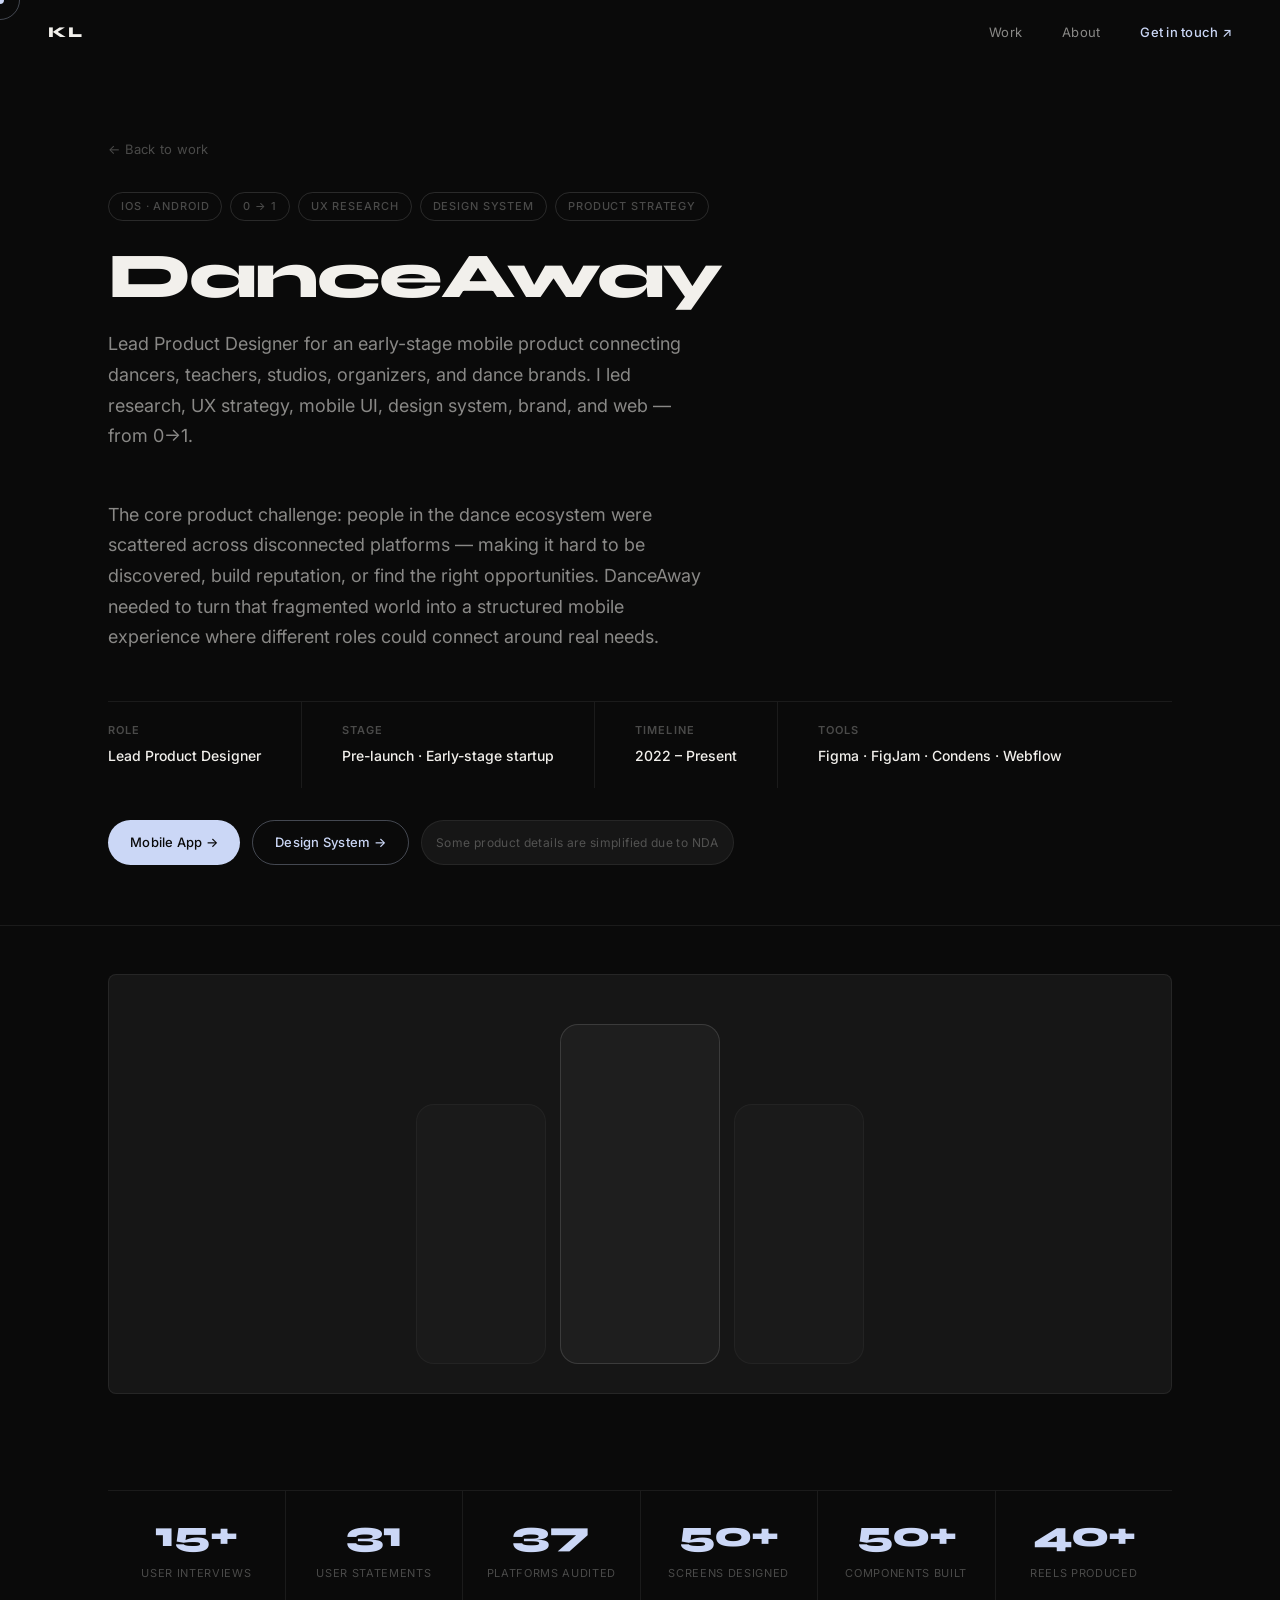
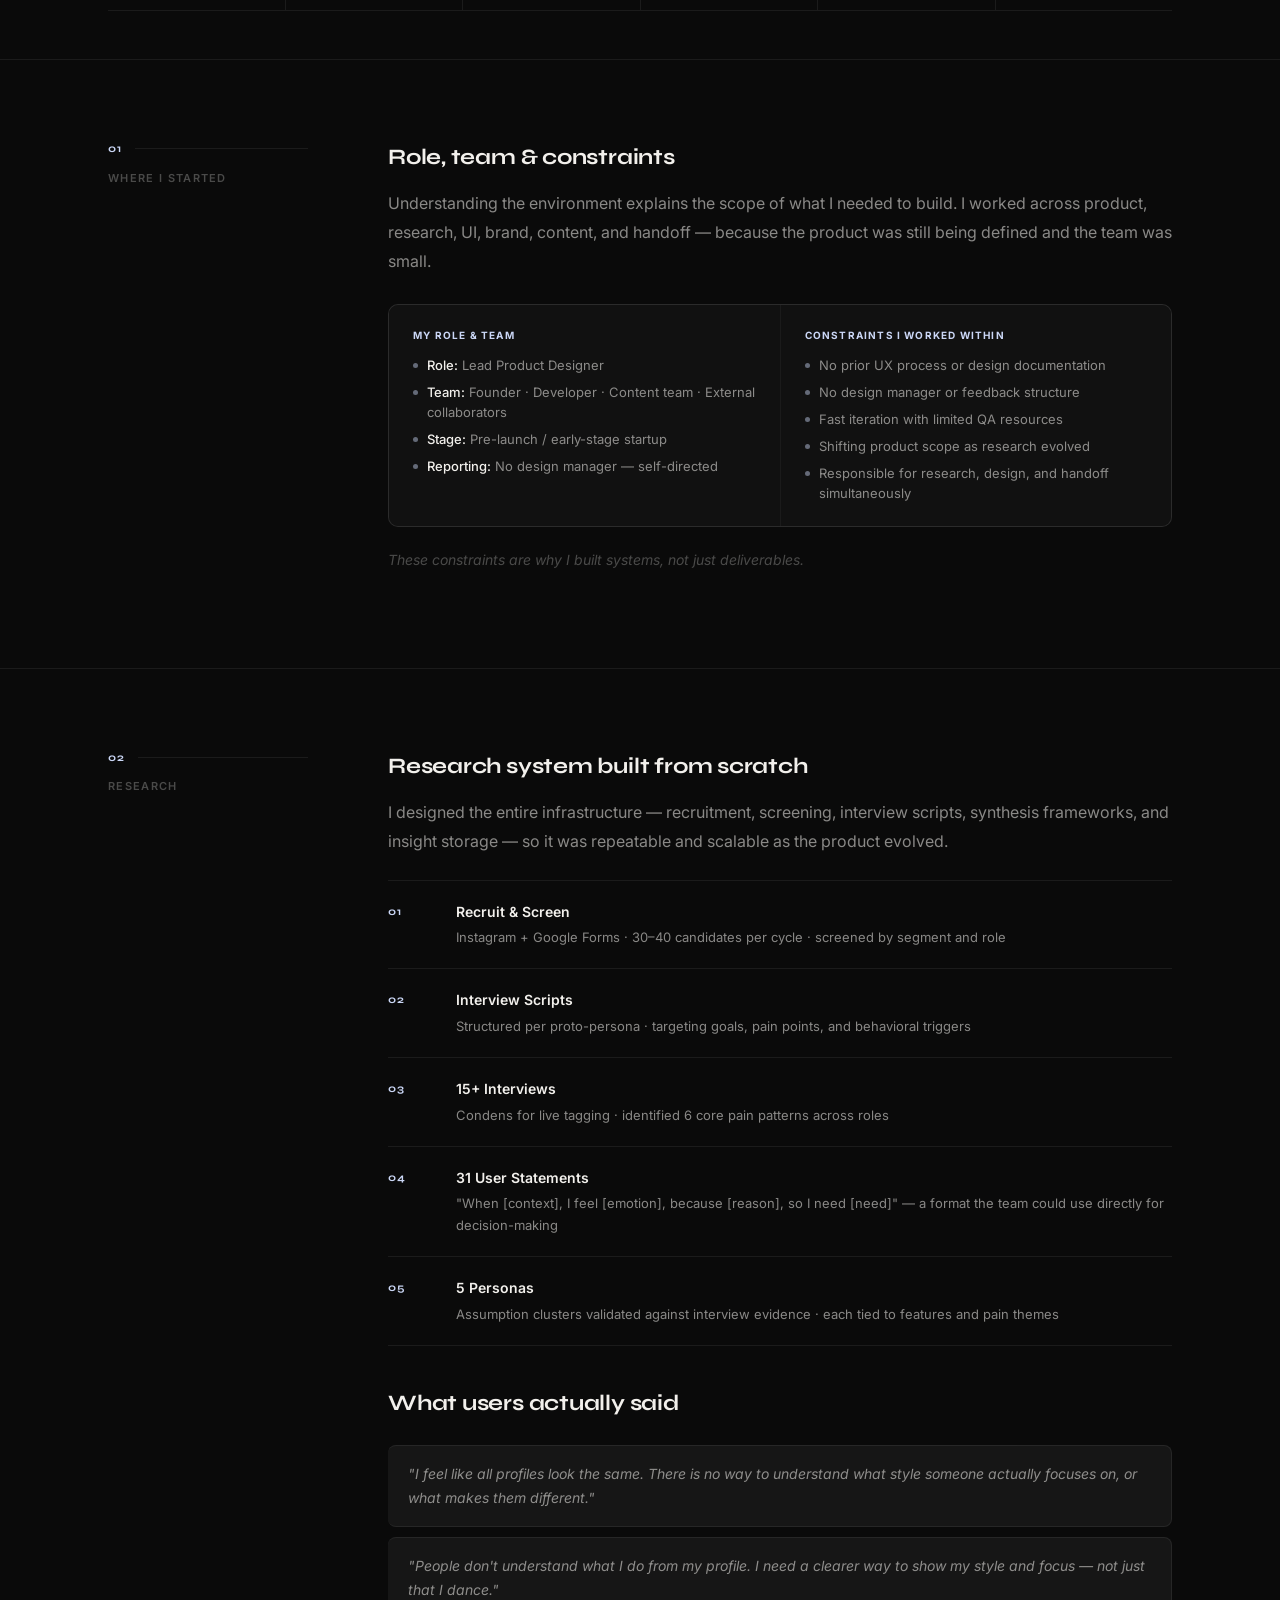
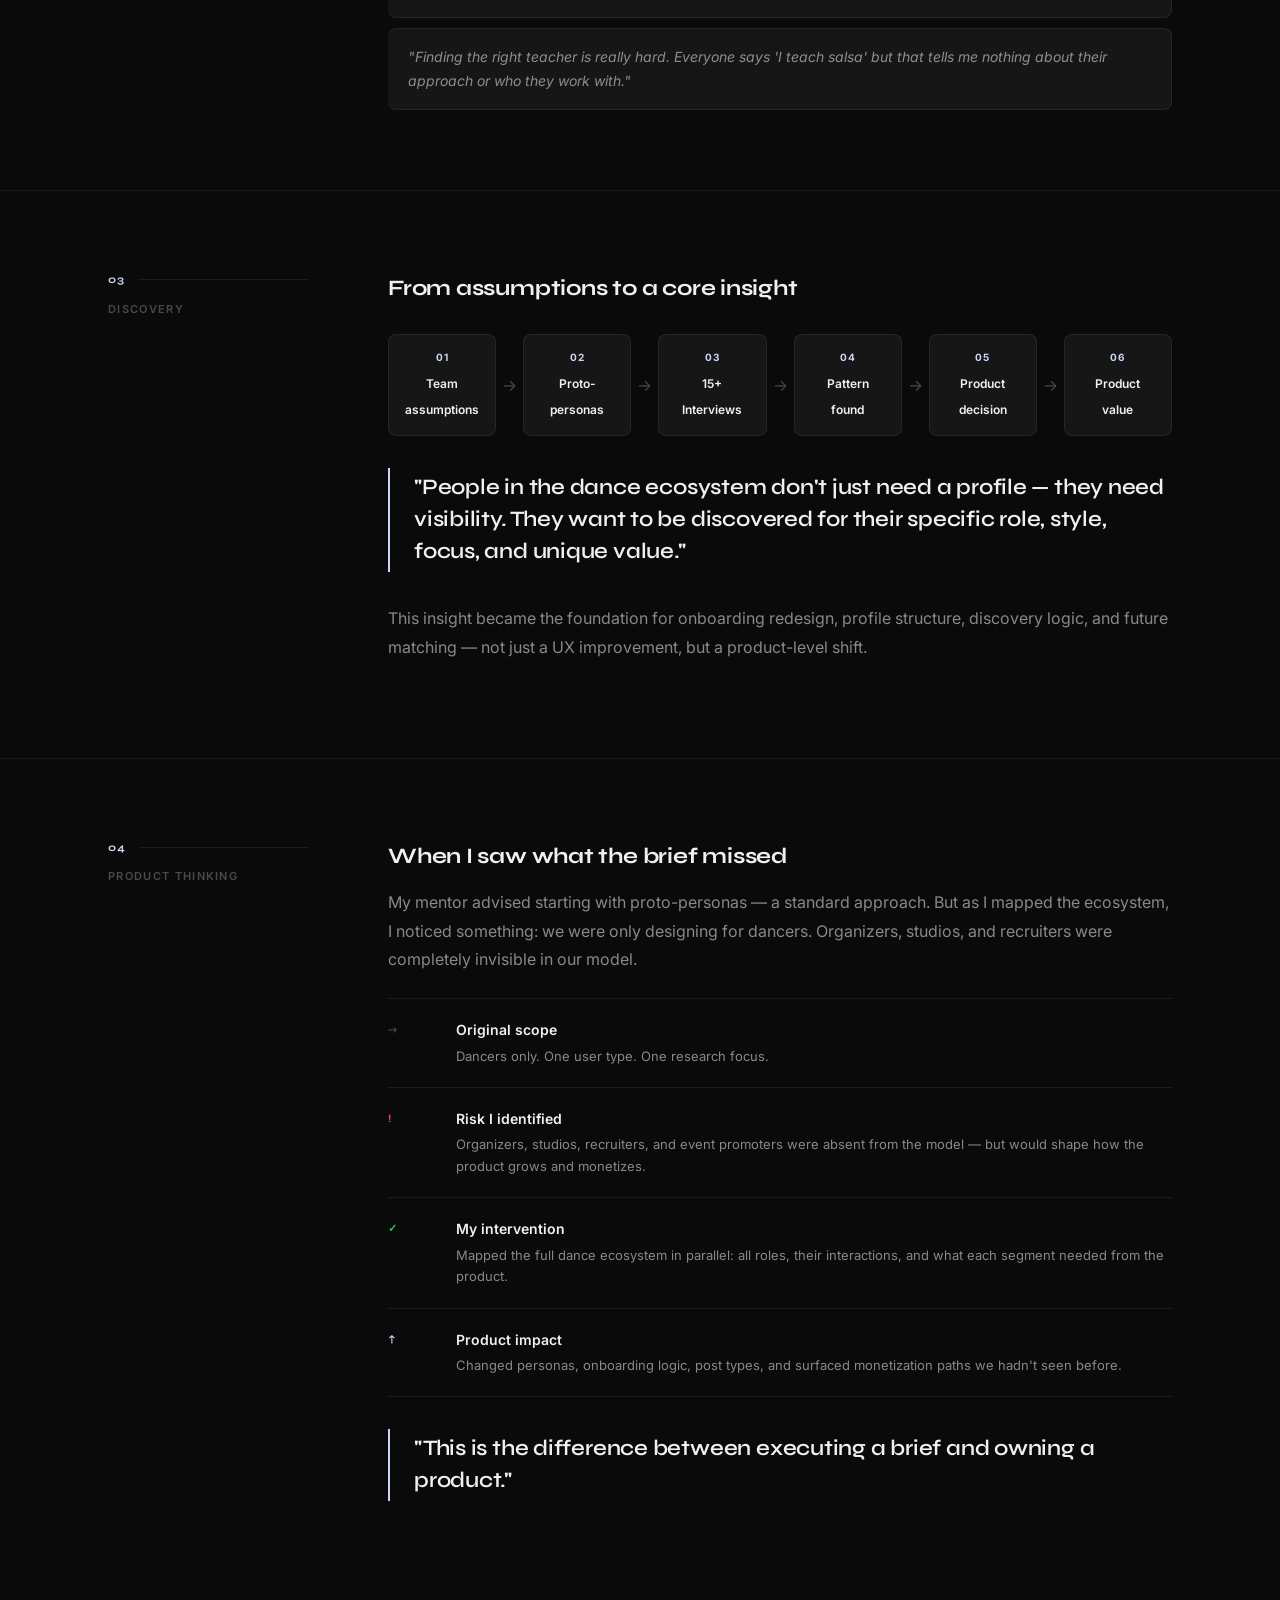
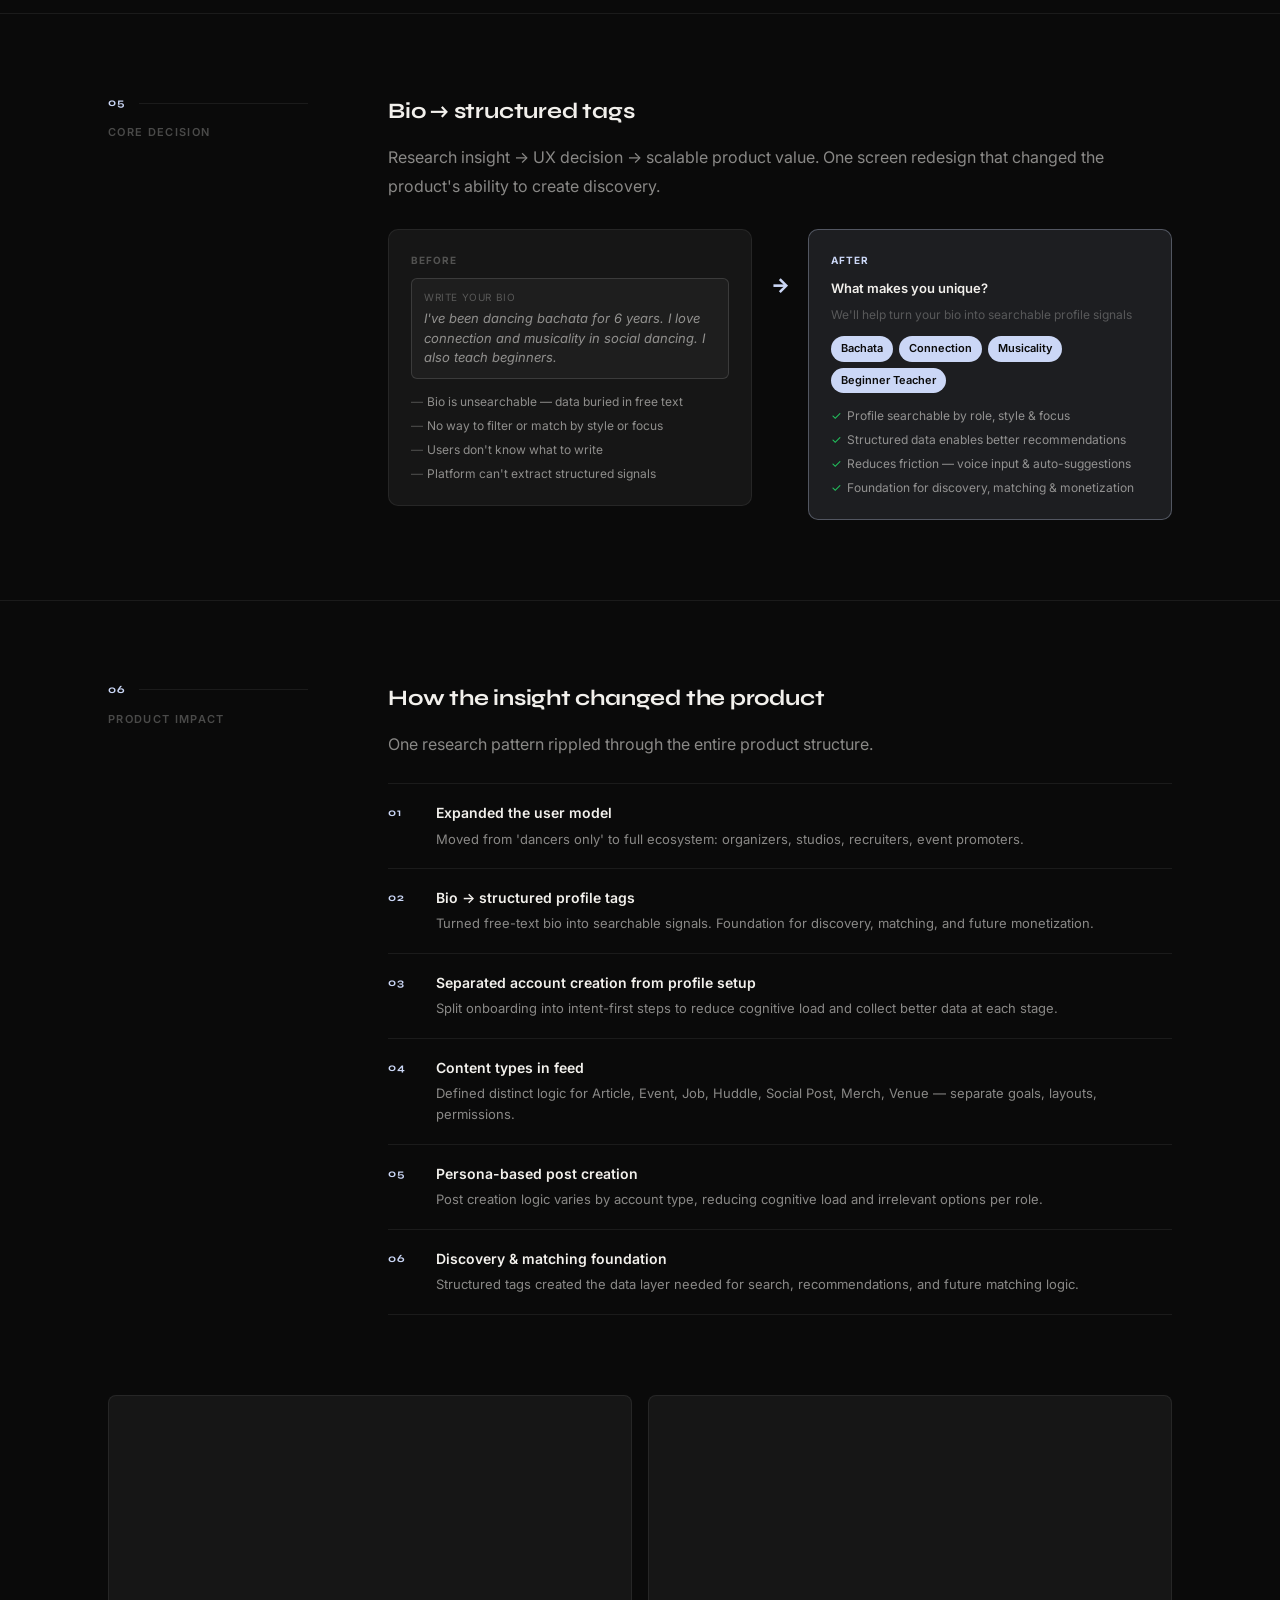
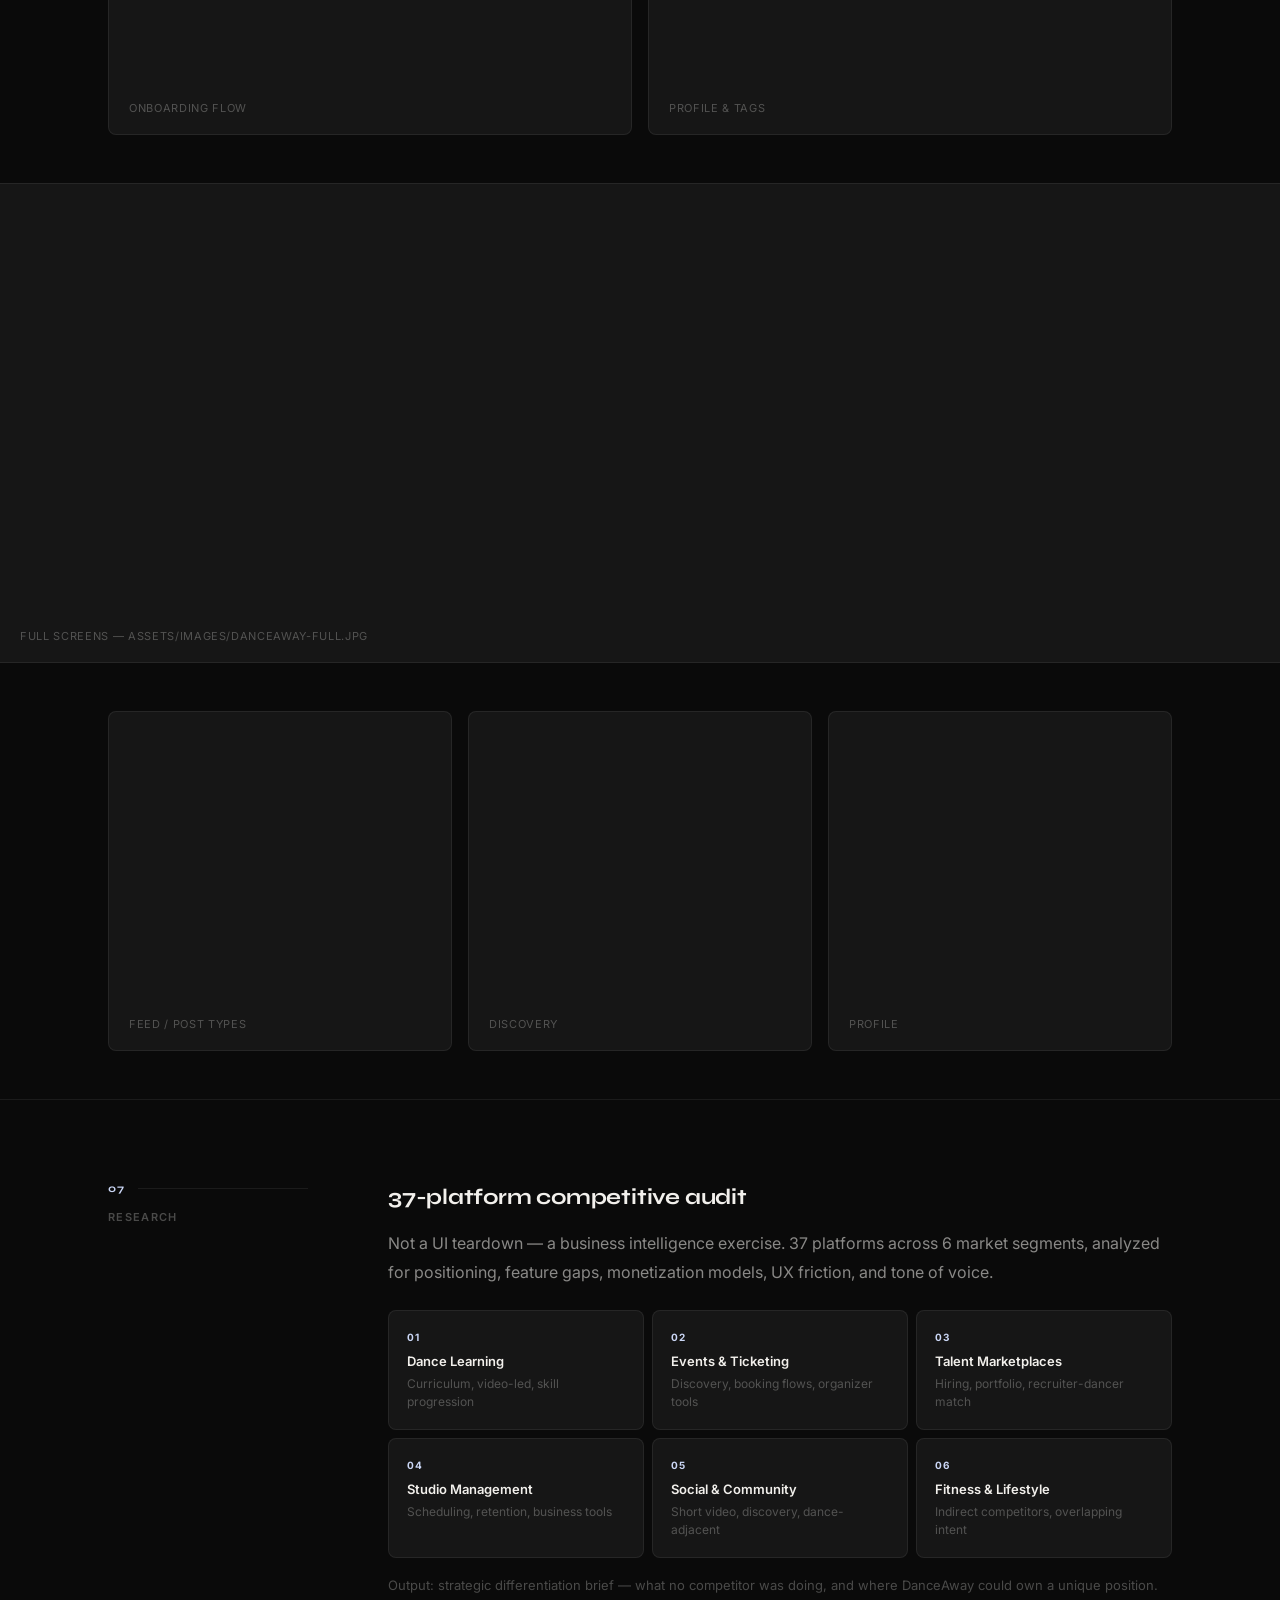
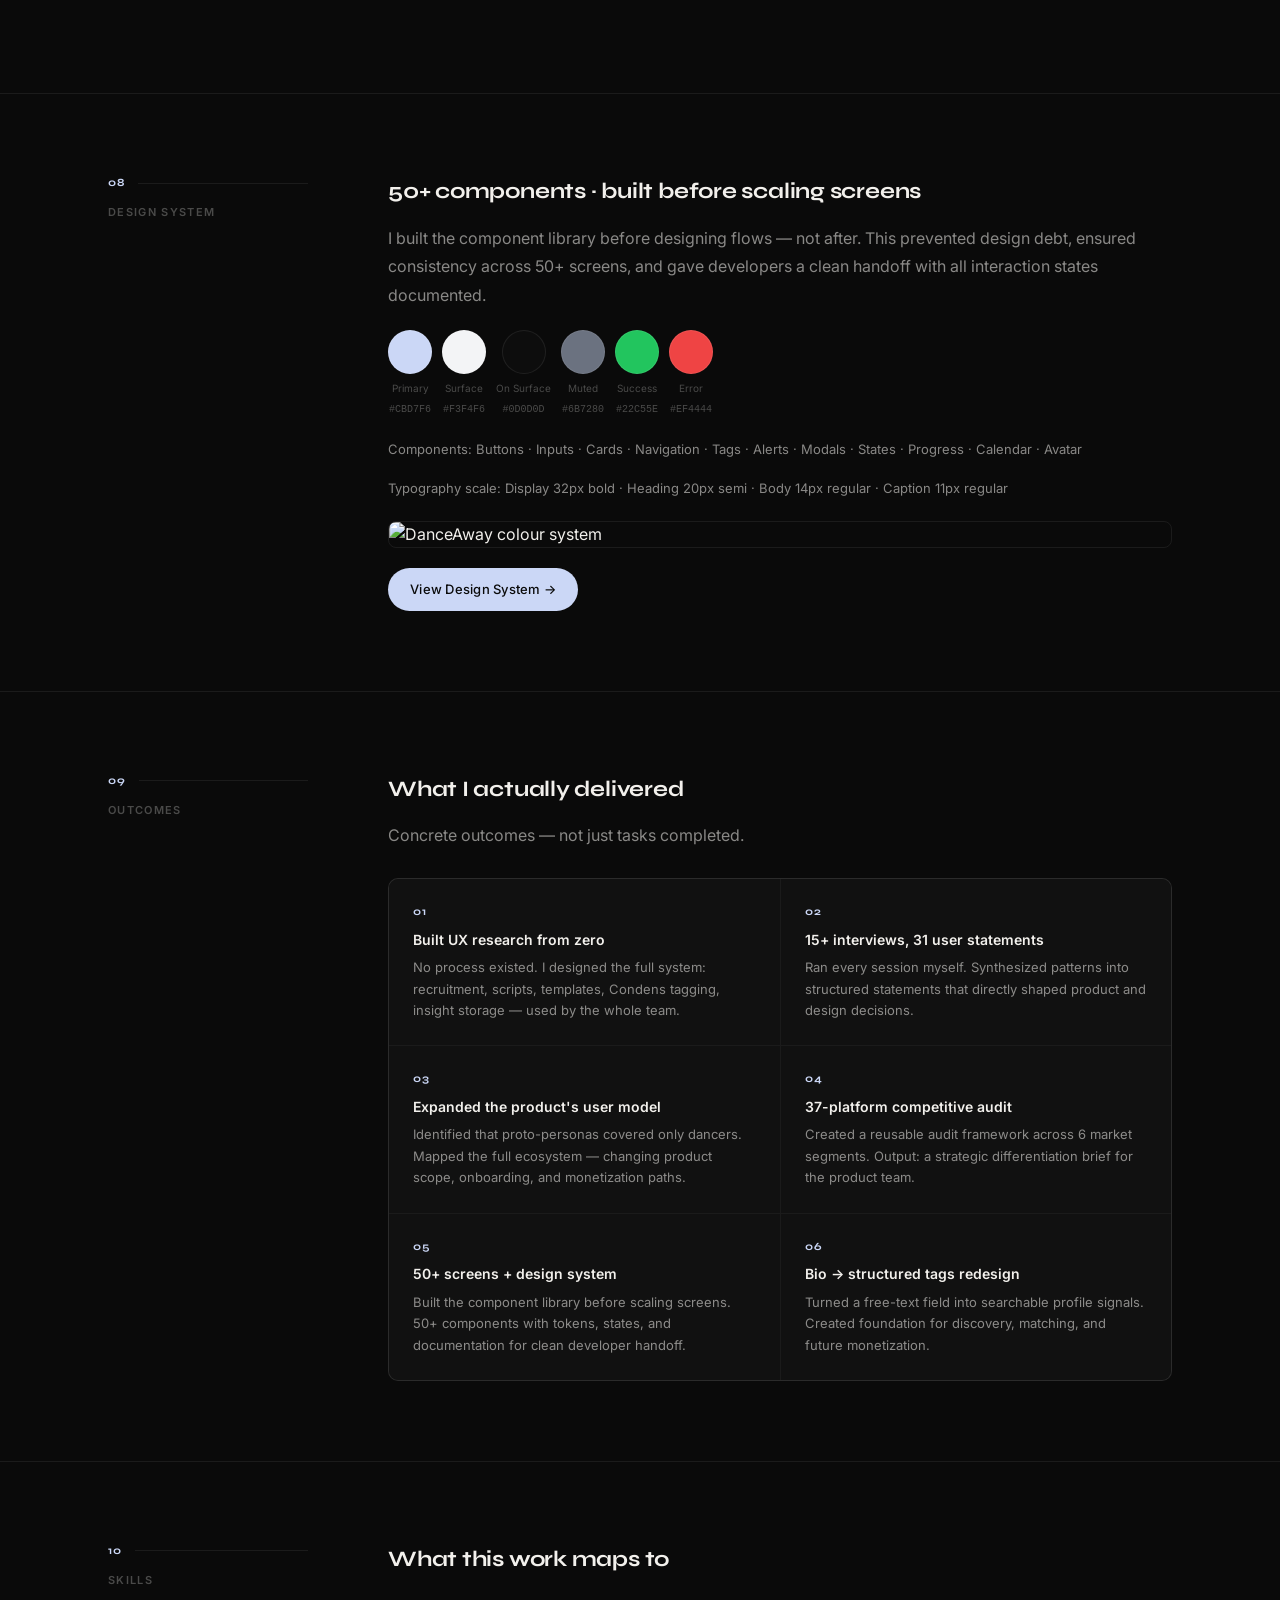
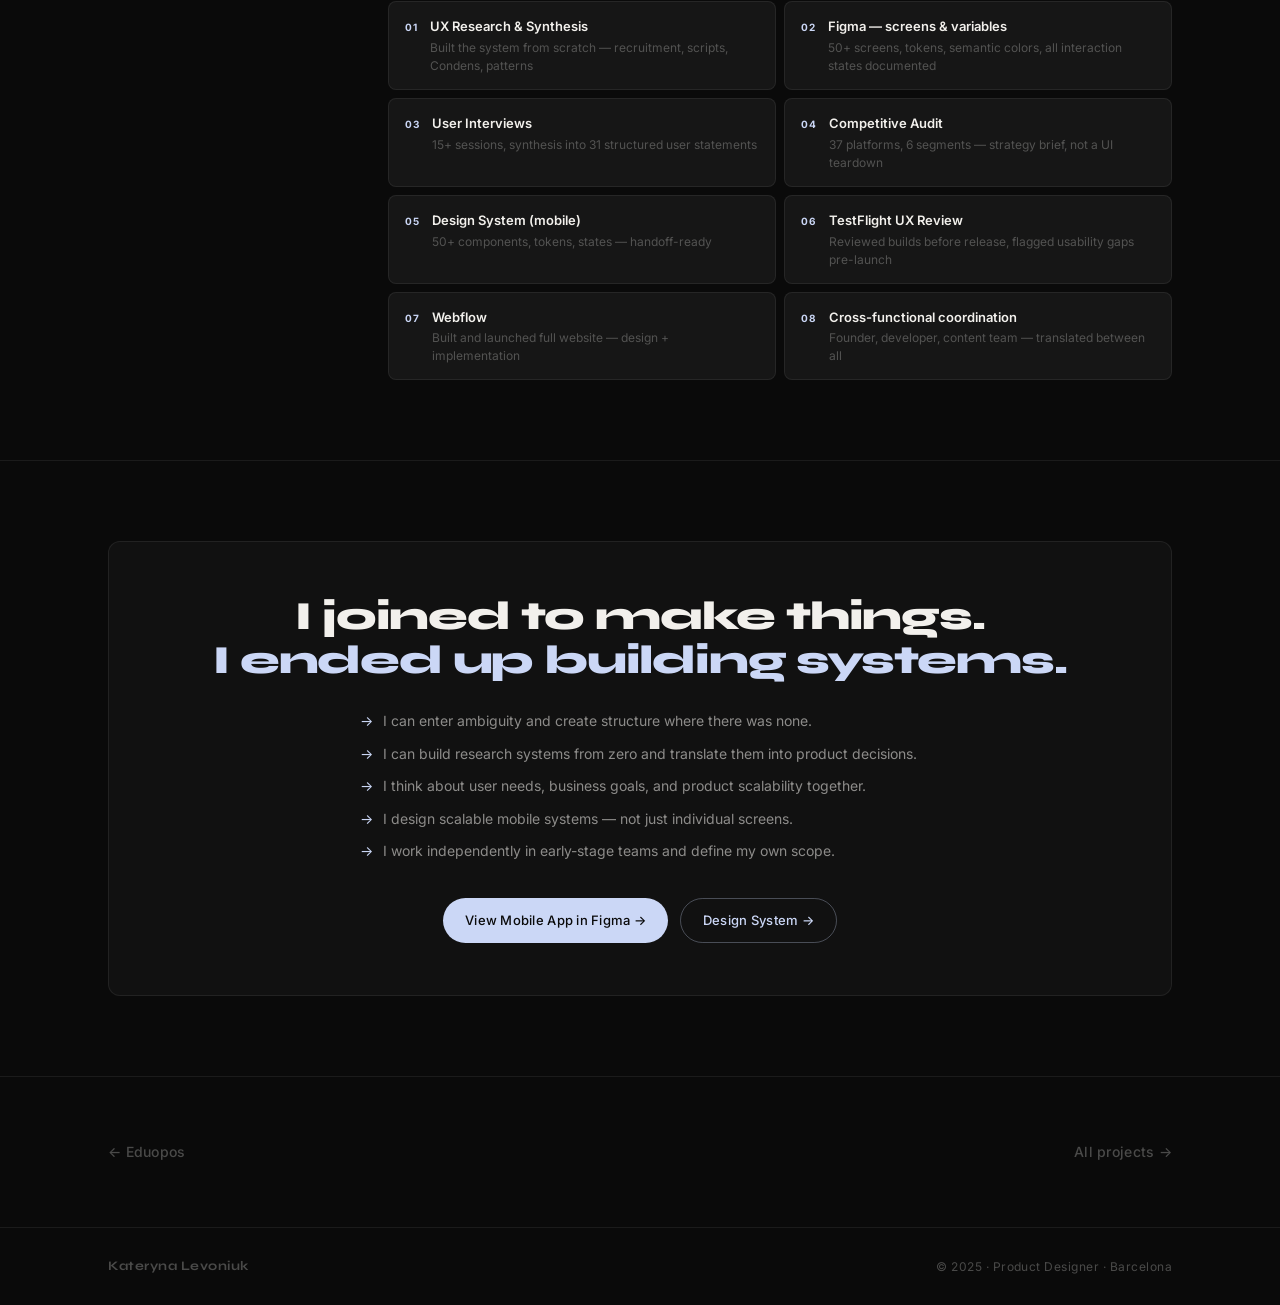
==== commit 68247997: "Add Eduopos case study page New work/eduopos.html in the shared case-study layout, with image placeh" ====
--- a/work/danceaway.html
+++ b/work/danceaway.html
@@ -799,7 +799,7 @@
   <!-- NAV -->
   <div class="cs-nav-projects">
     <div class="container">
-      <a href="tracking-platform.html" class="cs-nav-back">← Tracking Platform</a>
+      <a href="eduopos.html" class="cs-nav-back">← Eduopos</a>
       <a href="../index.html#work" class="cs-nav-next">All projects →</a>
     </div>
   </div>
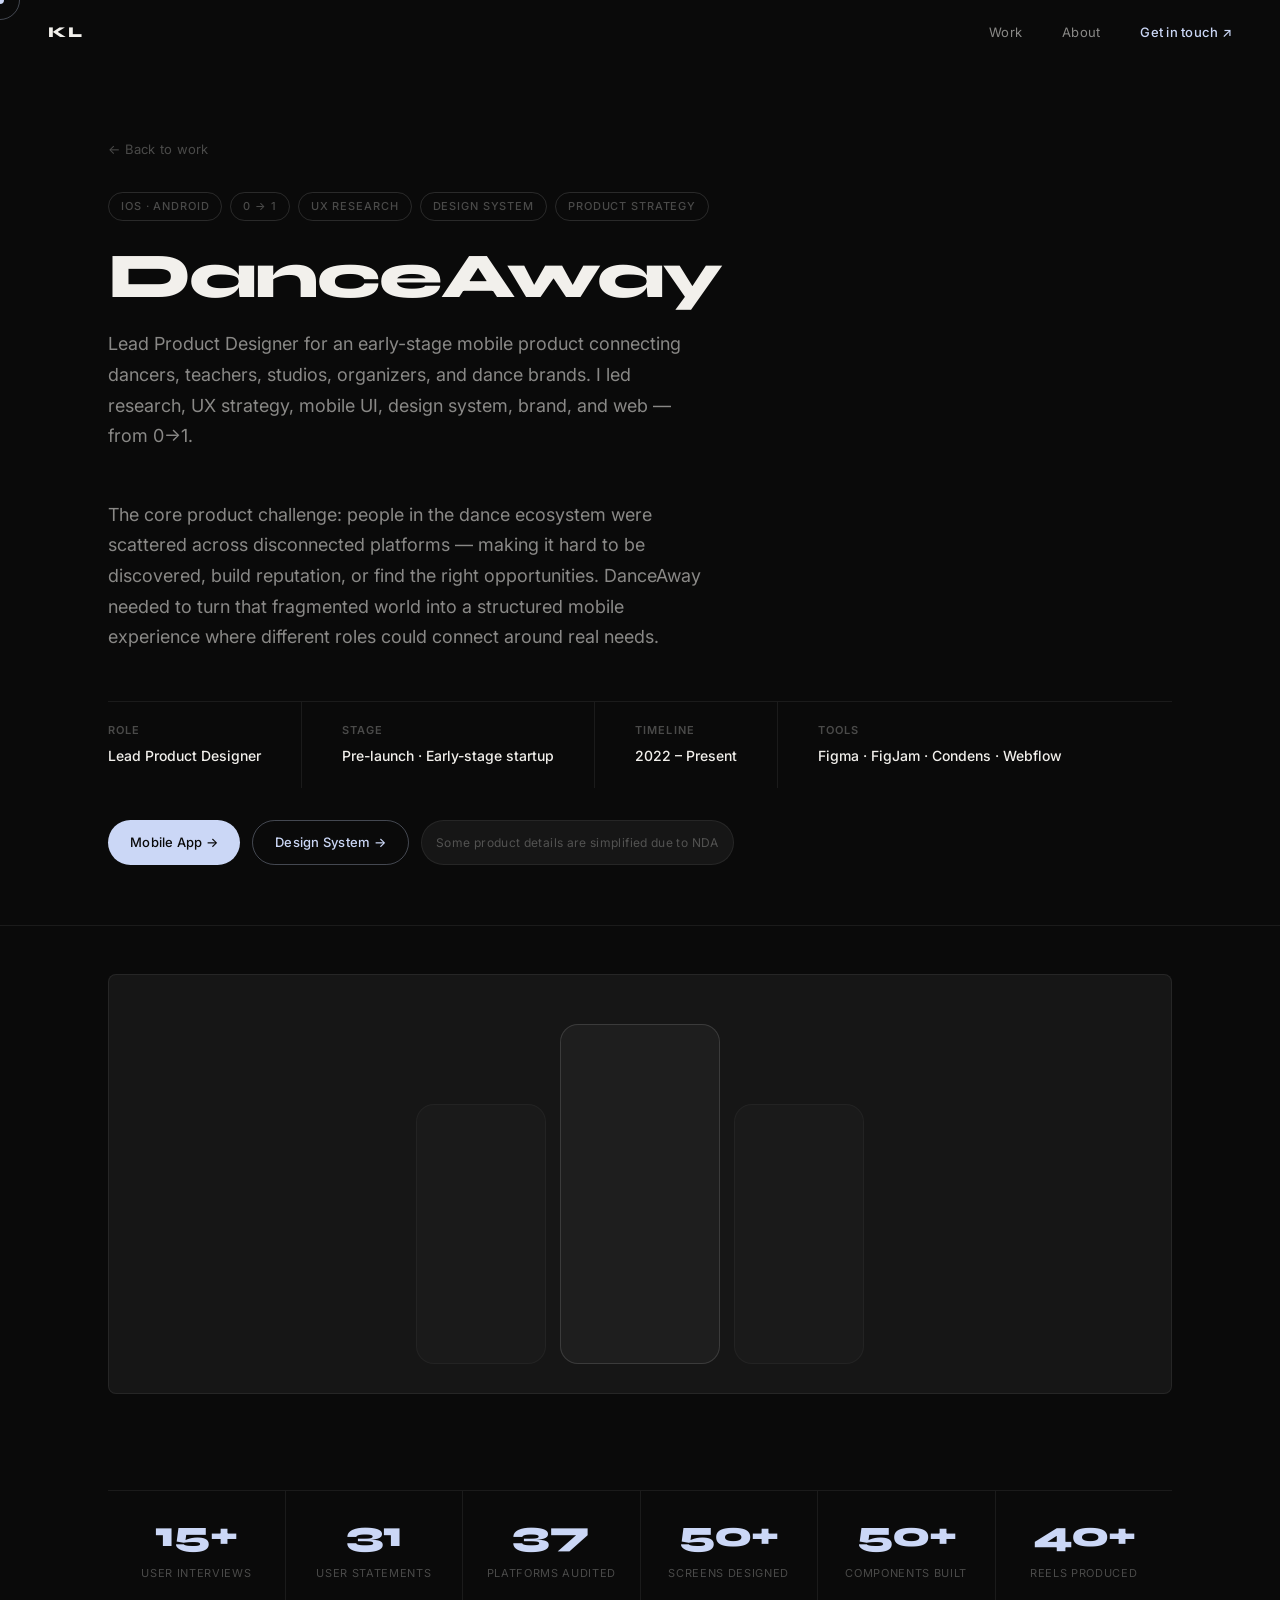
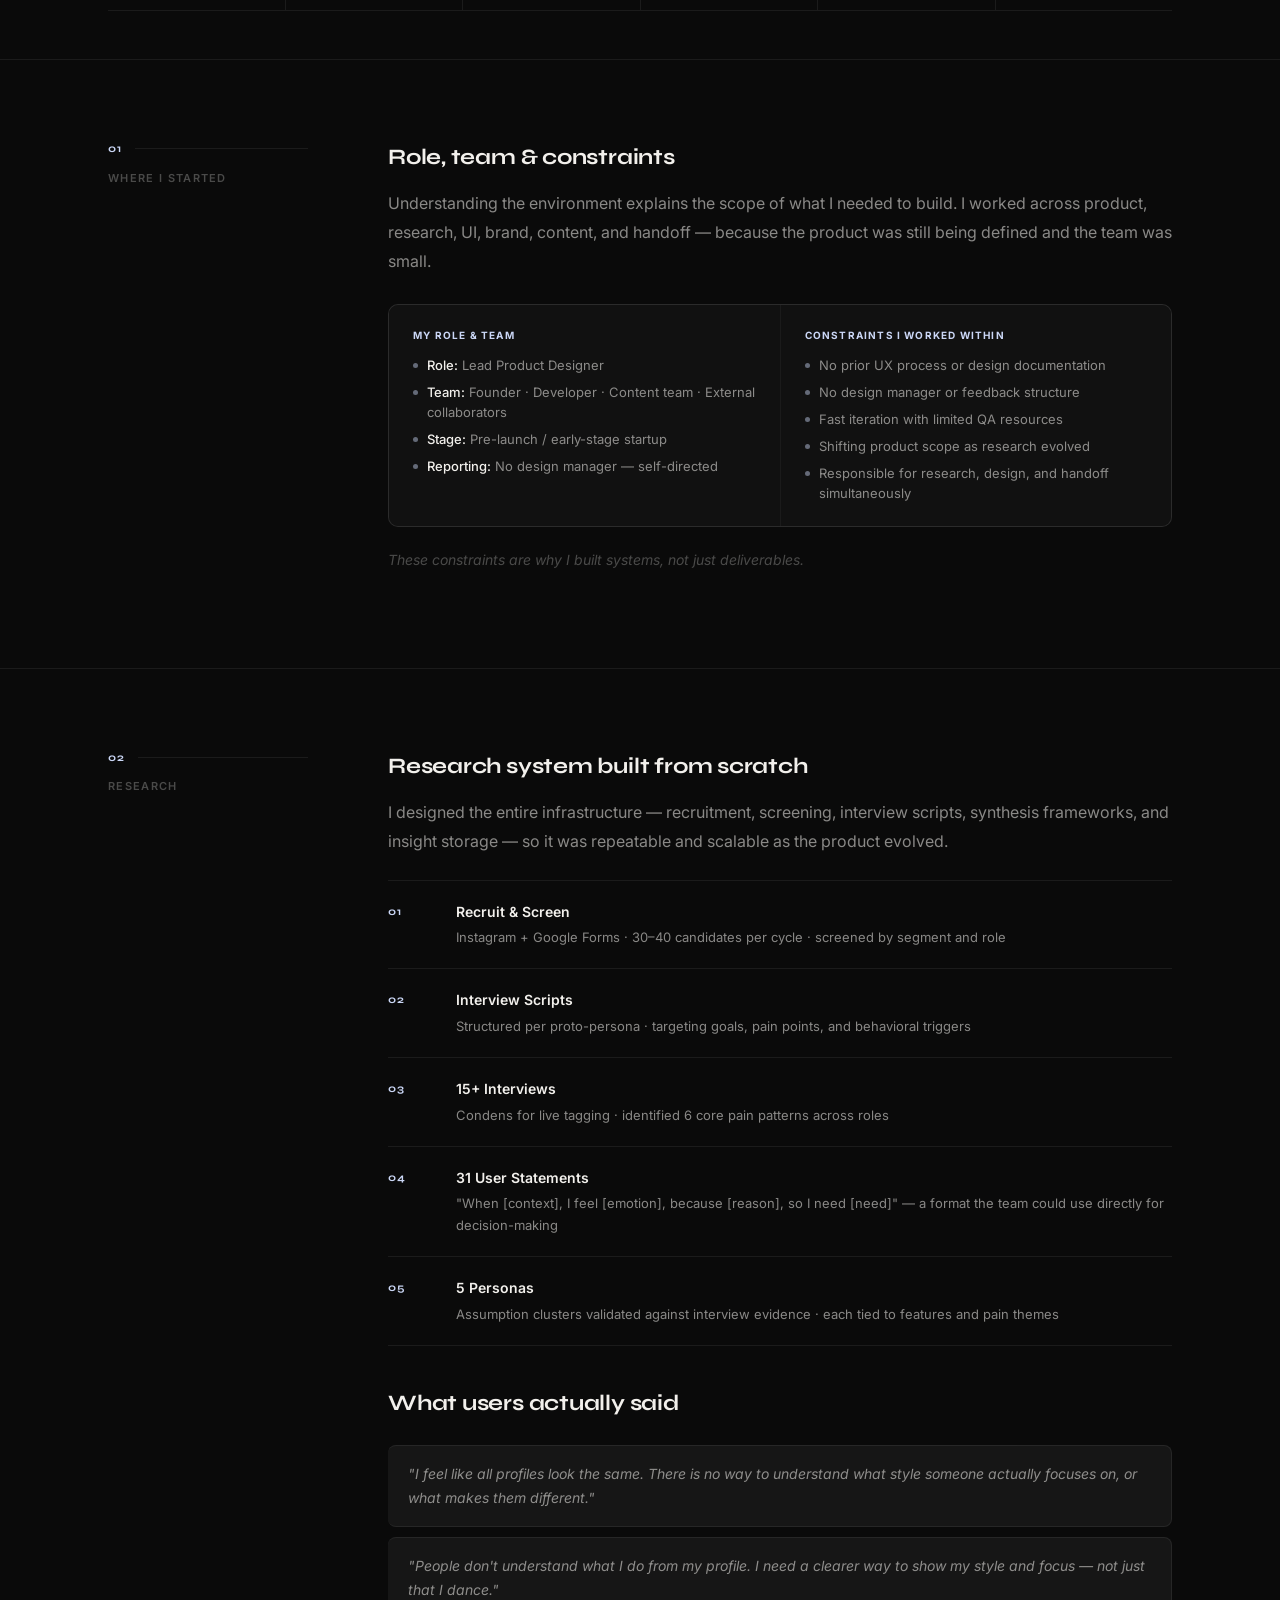
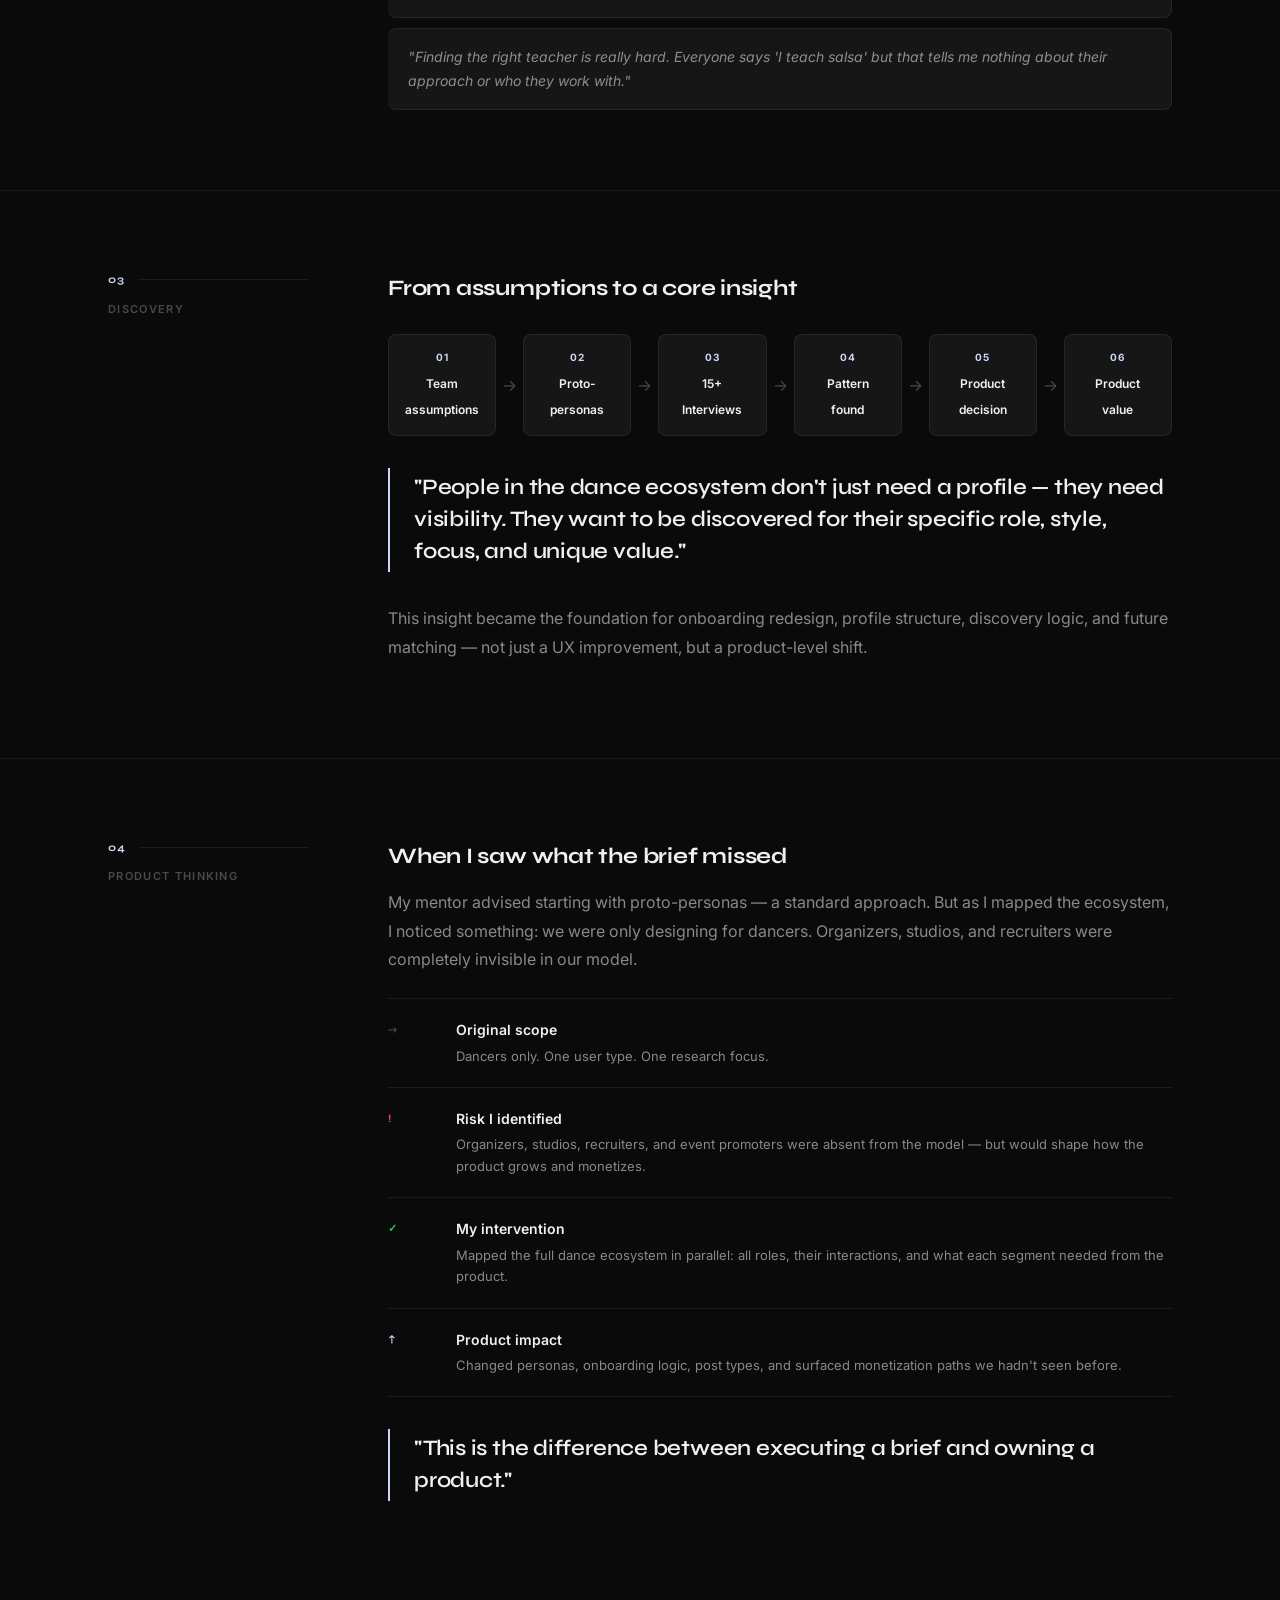
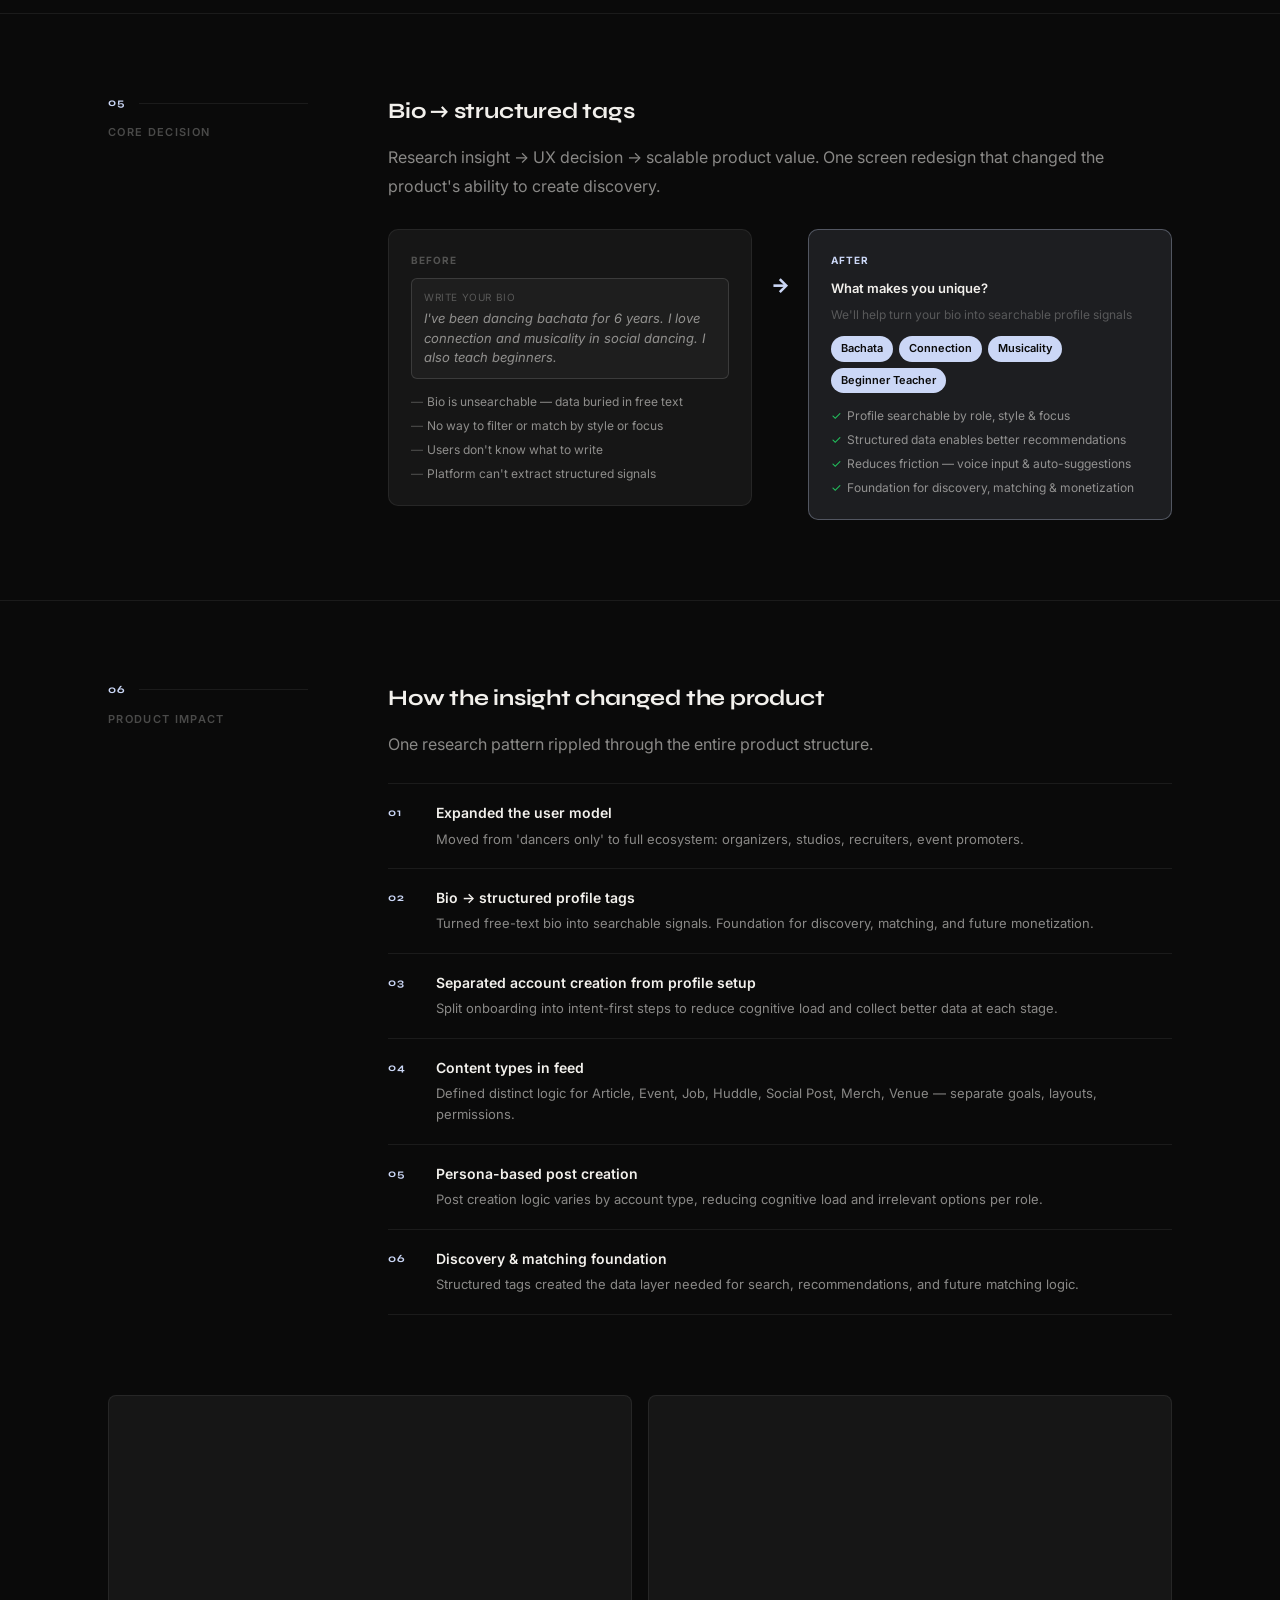
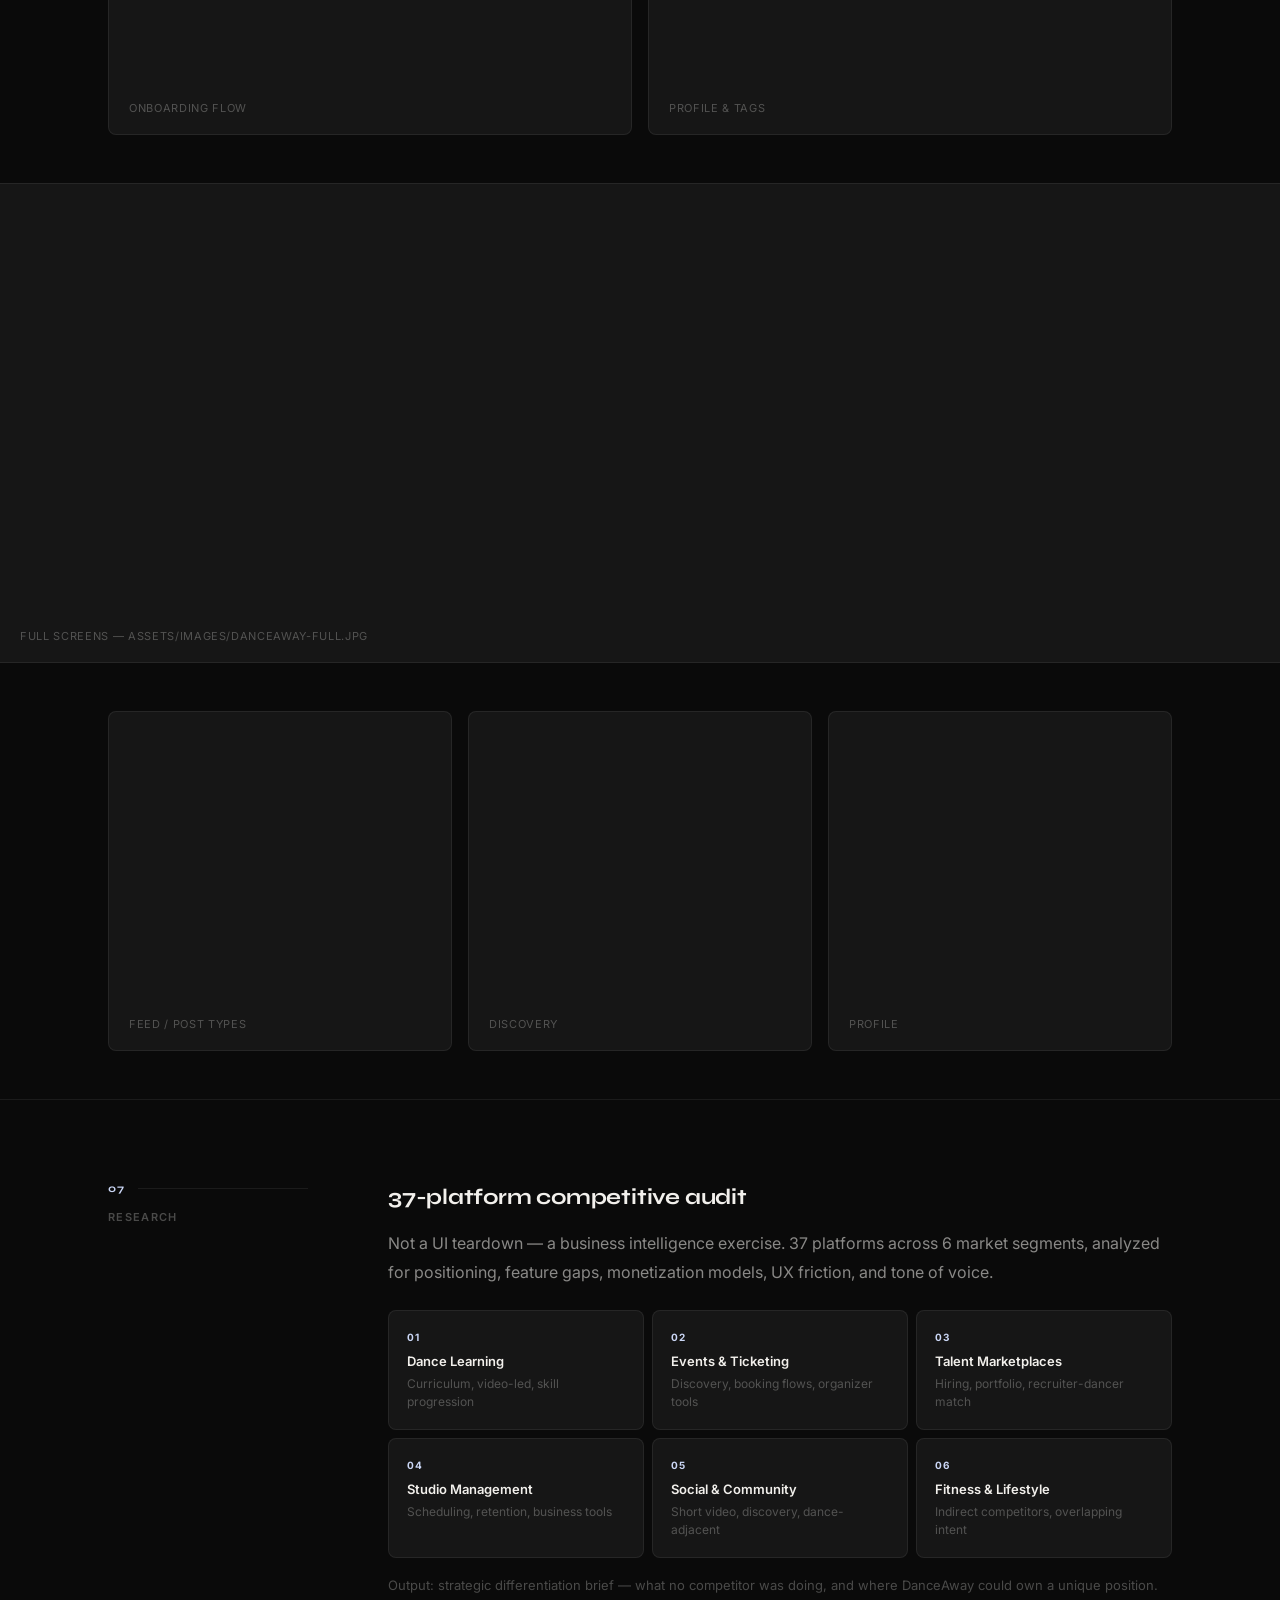
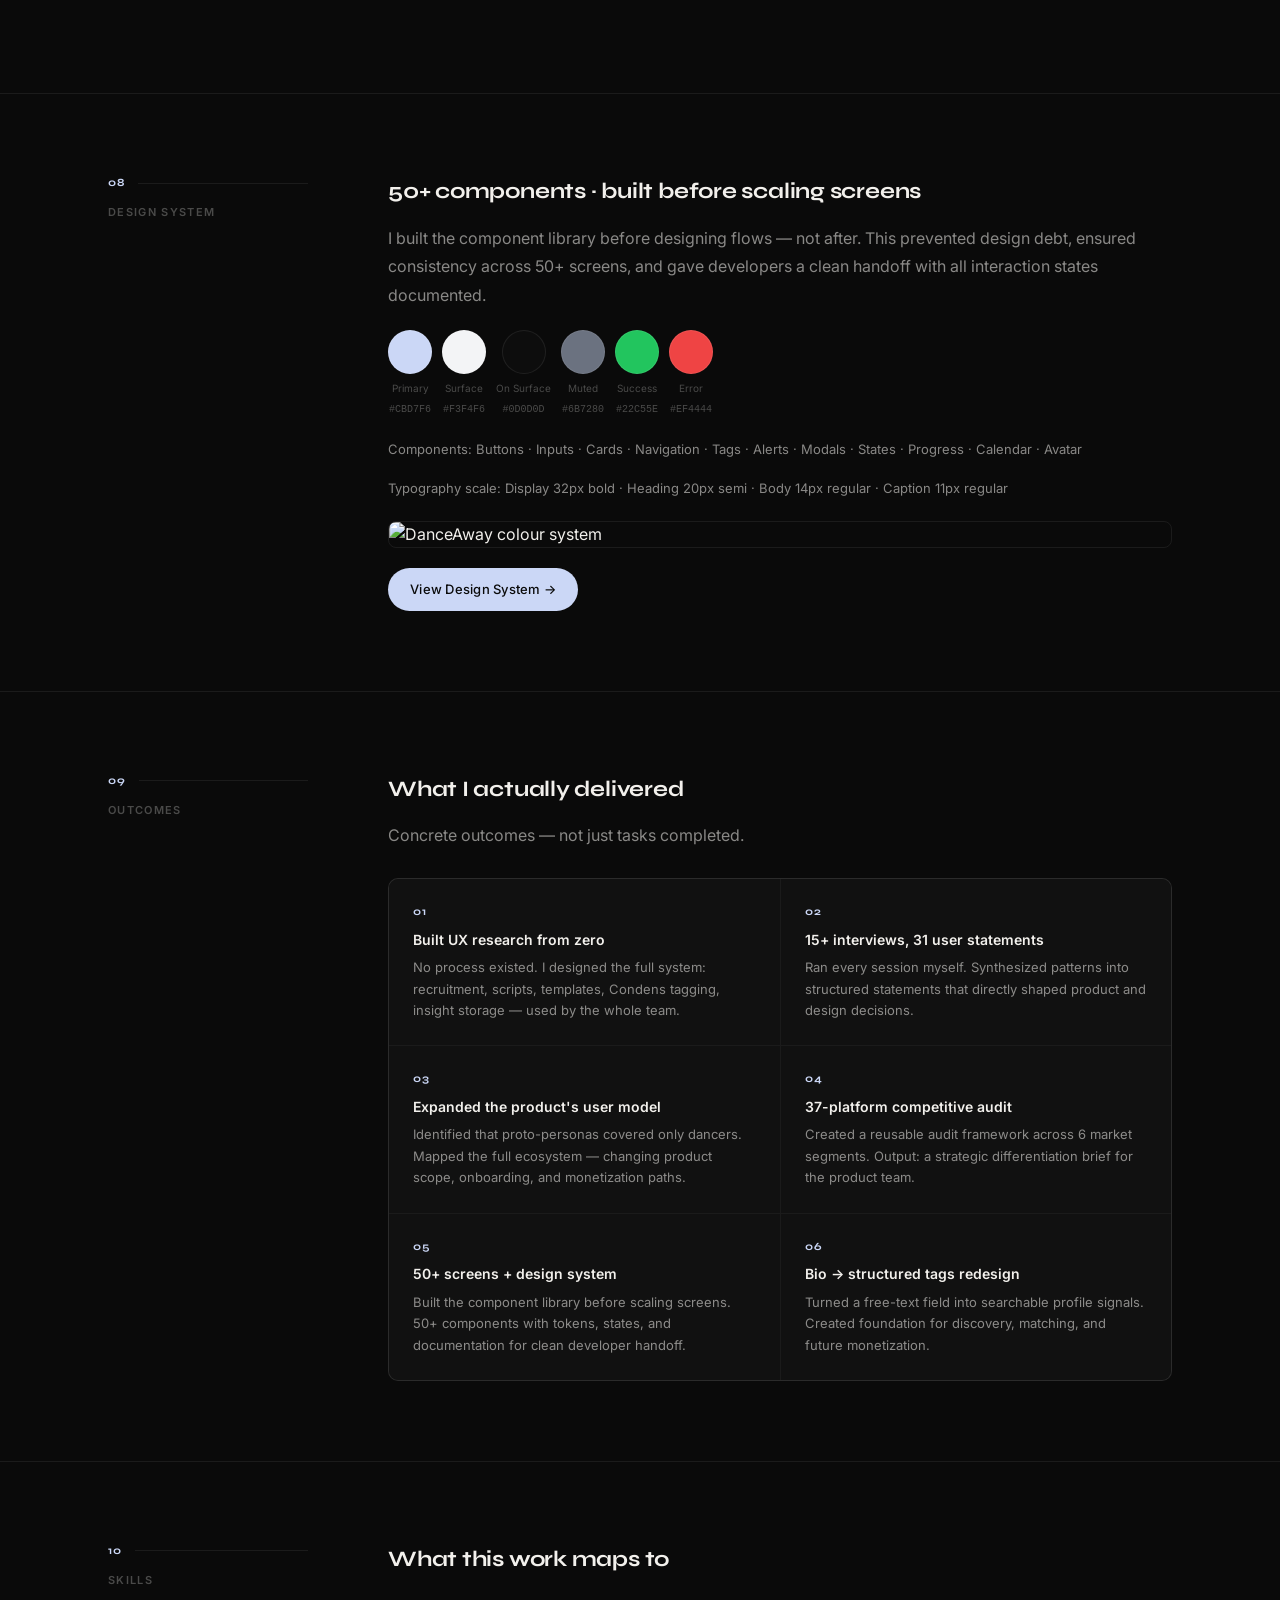
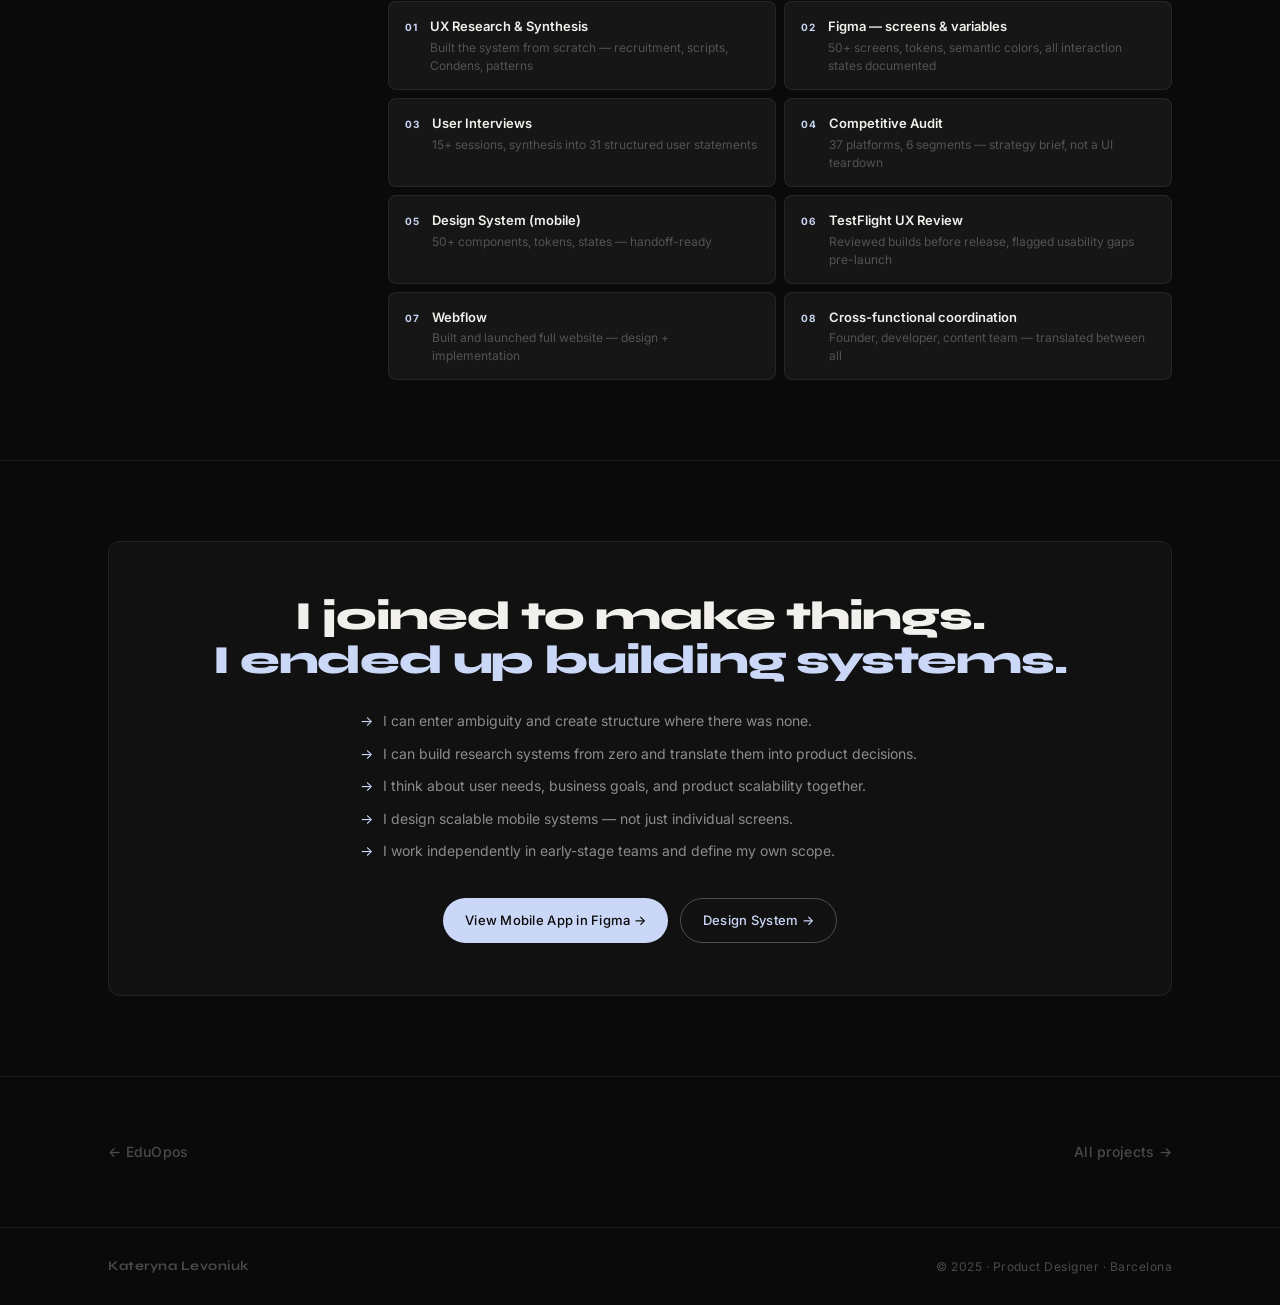
==== commit d9b2db72: "Fill EduOpos case study with content from the Figma case Rewrite work/eduopos.html around the Figma " ====
--- a/work/danceaway.html
+++ b/work/danceaway.html
@@ -799,7 +799,7 @@
   <!-- NAV -->
   <div class="cs-nav-projects">
     <div class="container">
-      <a href="eduopos.html" class="cs-nav-back">← Eduopos</a>
+      <a href="eduopos.html" class="cs-nav-back">← EduOpos</a>
       <a href="../index.html#work" class="cs-nav-next">All projects →</a>
     </div>
   </div>
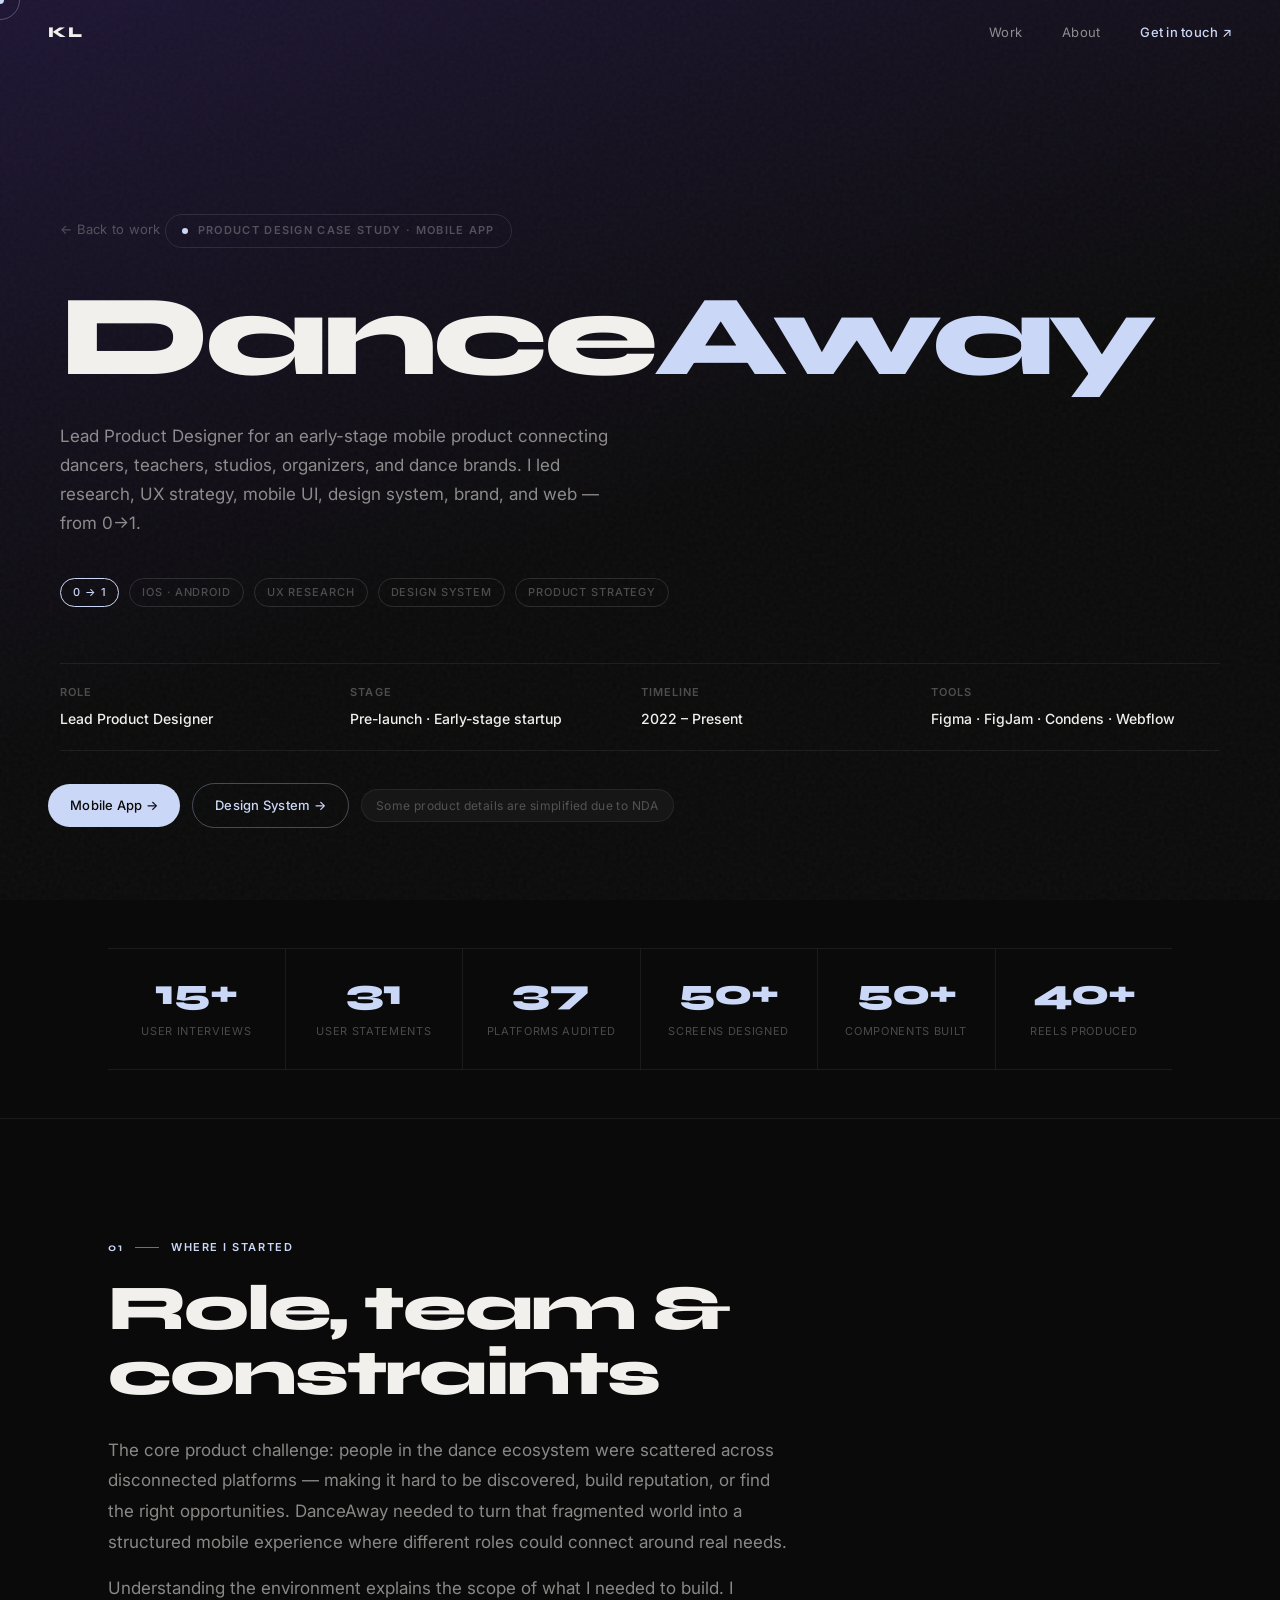
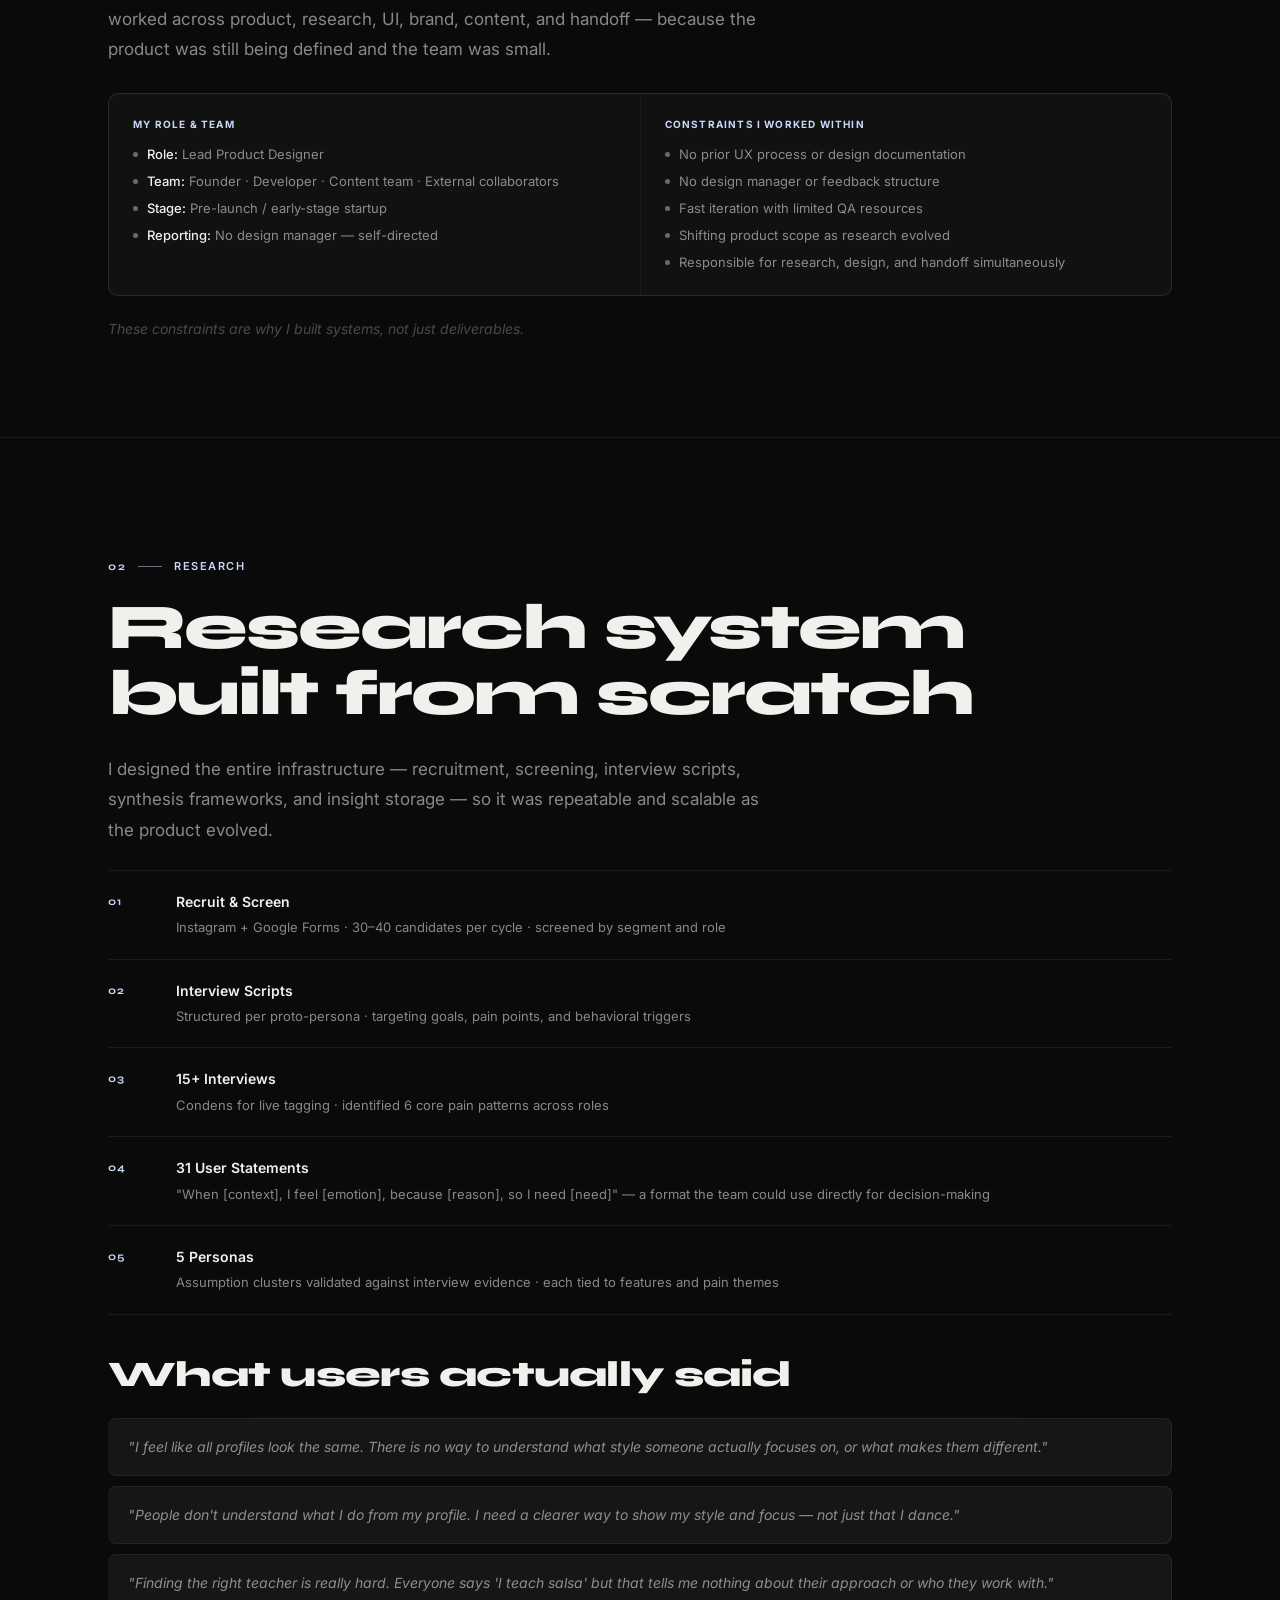
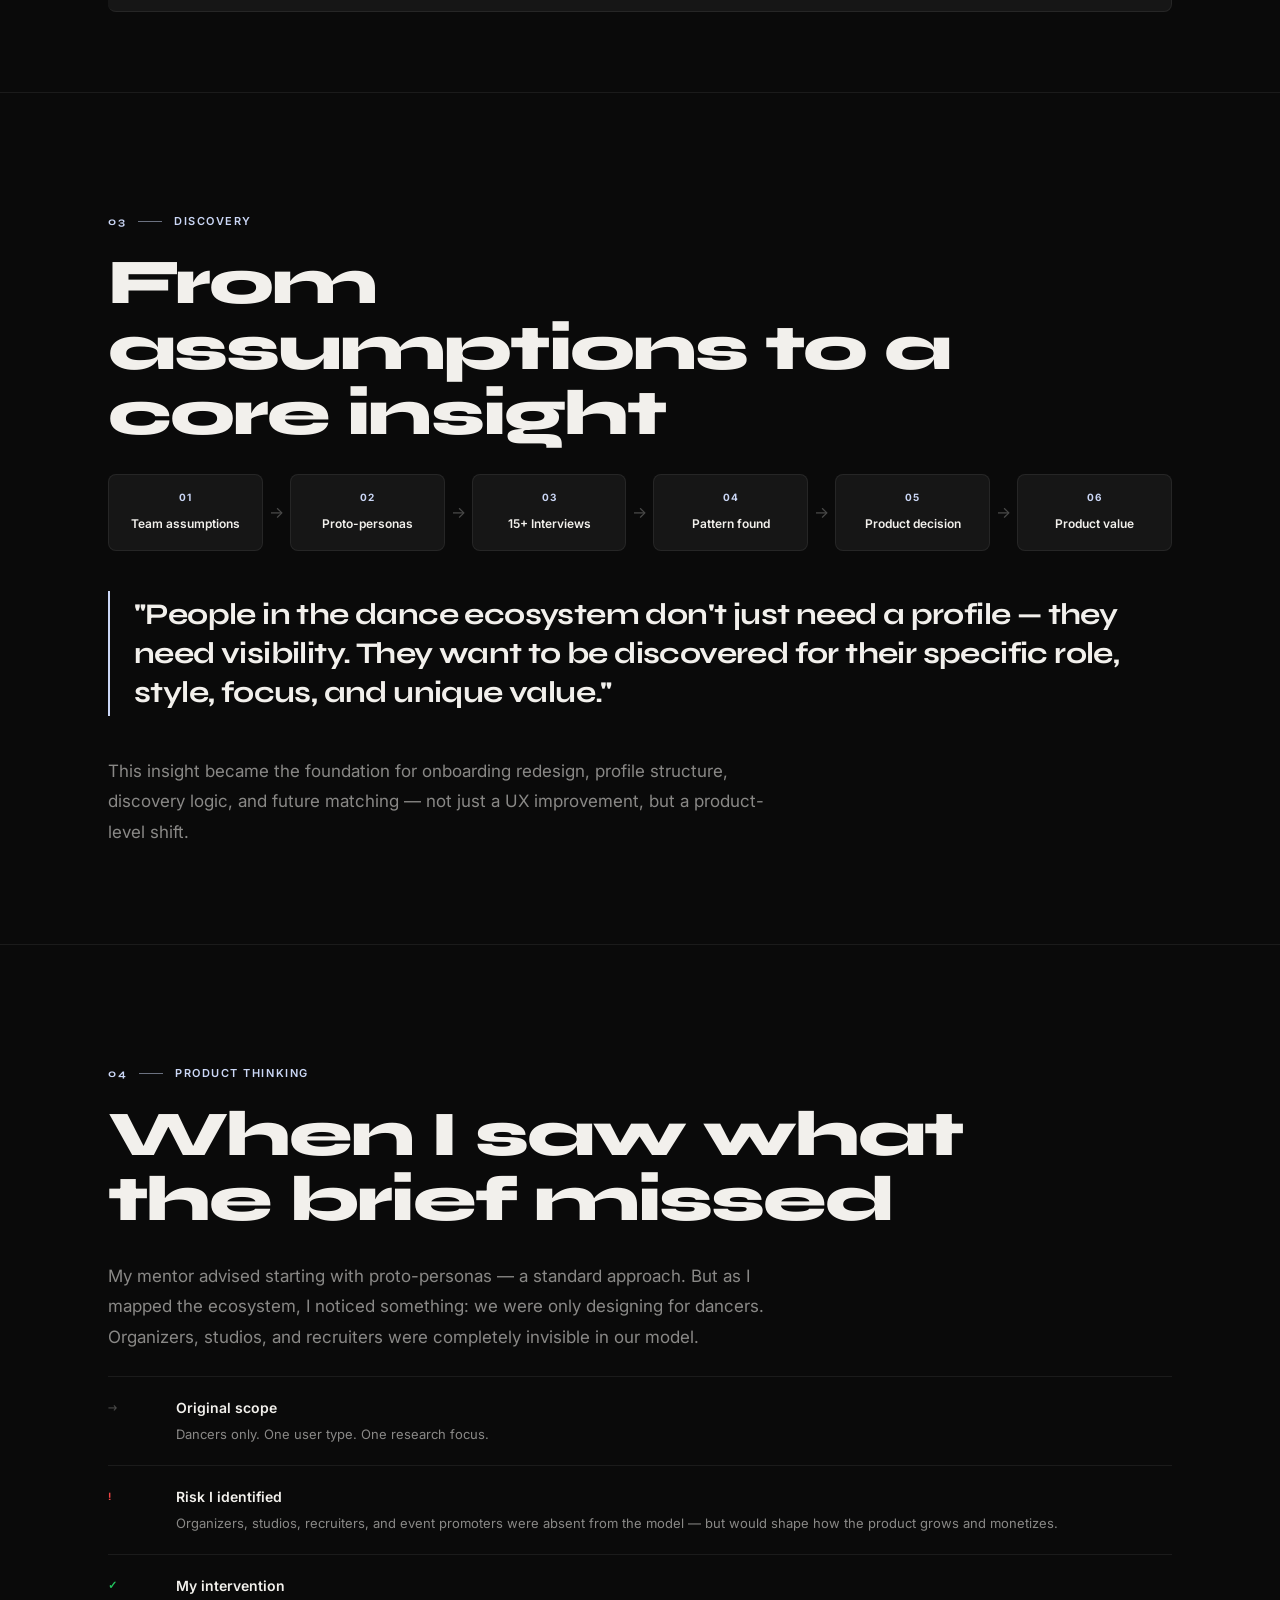
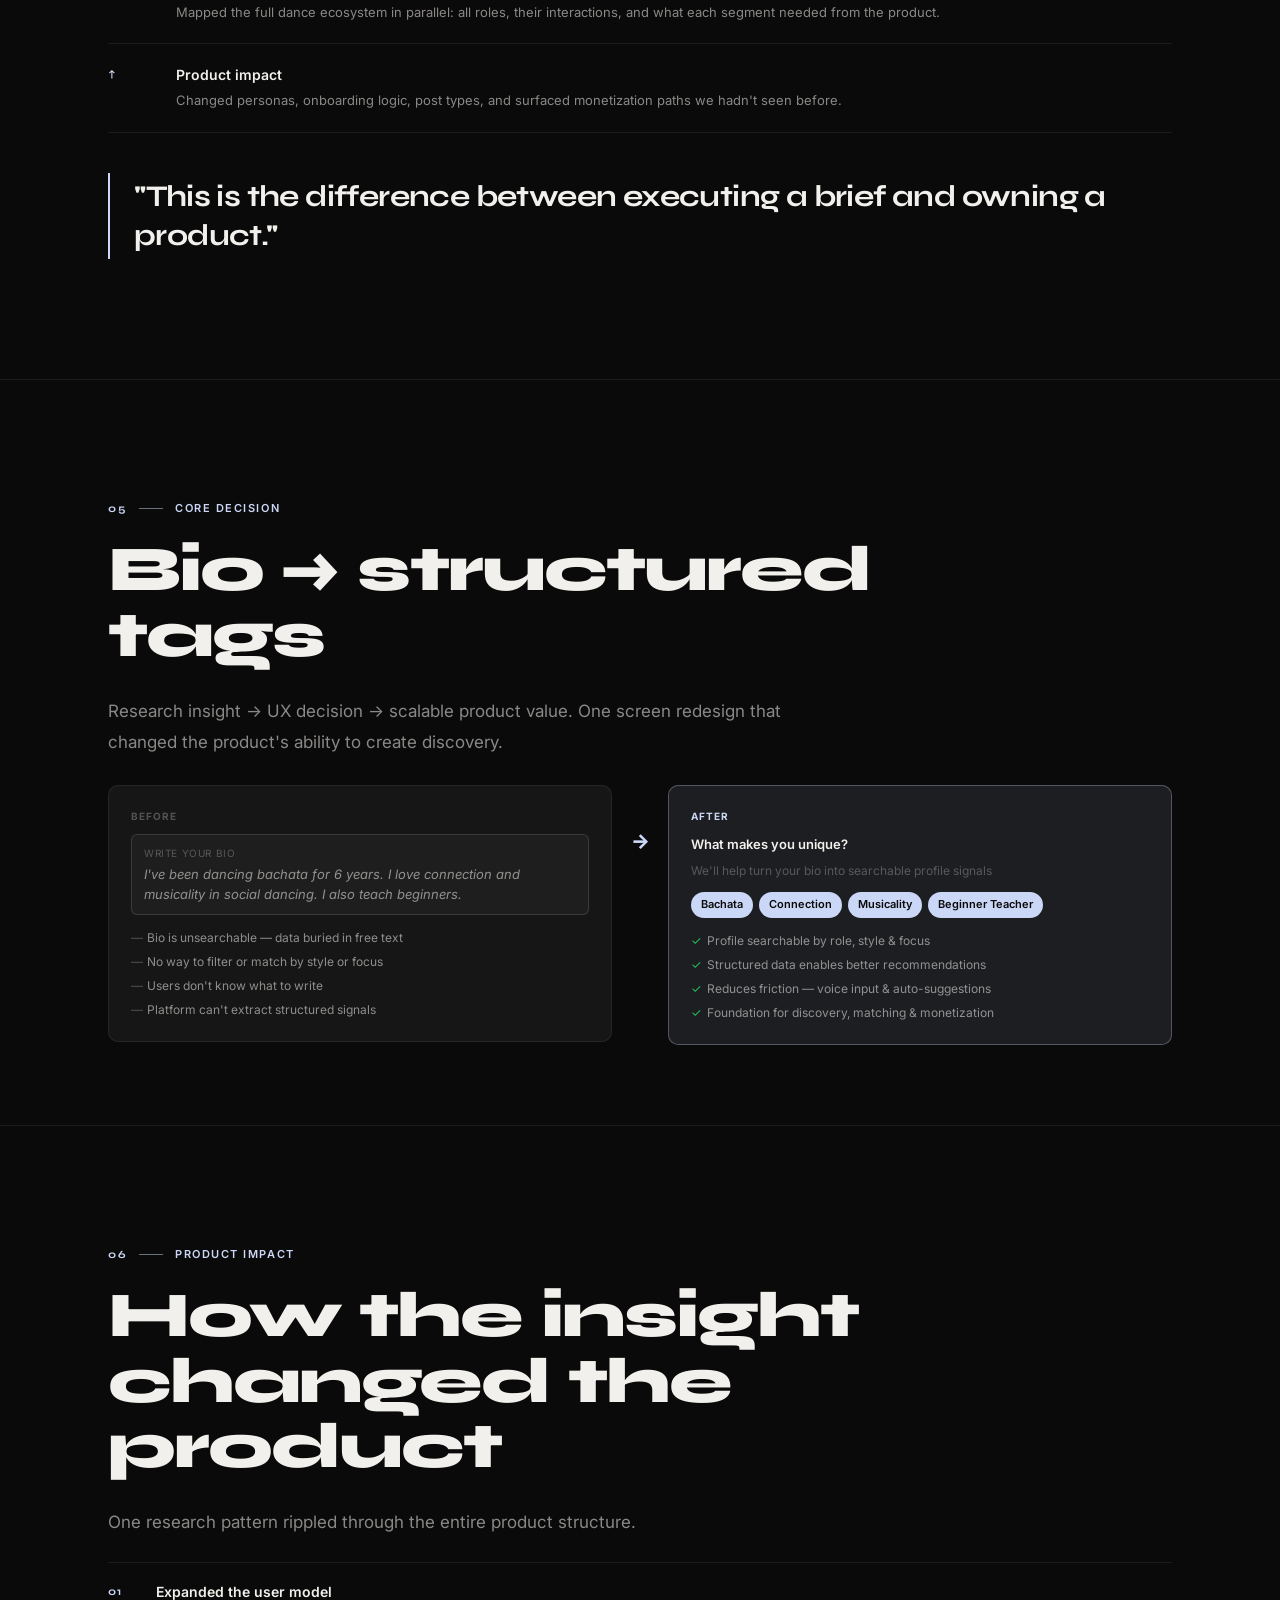
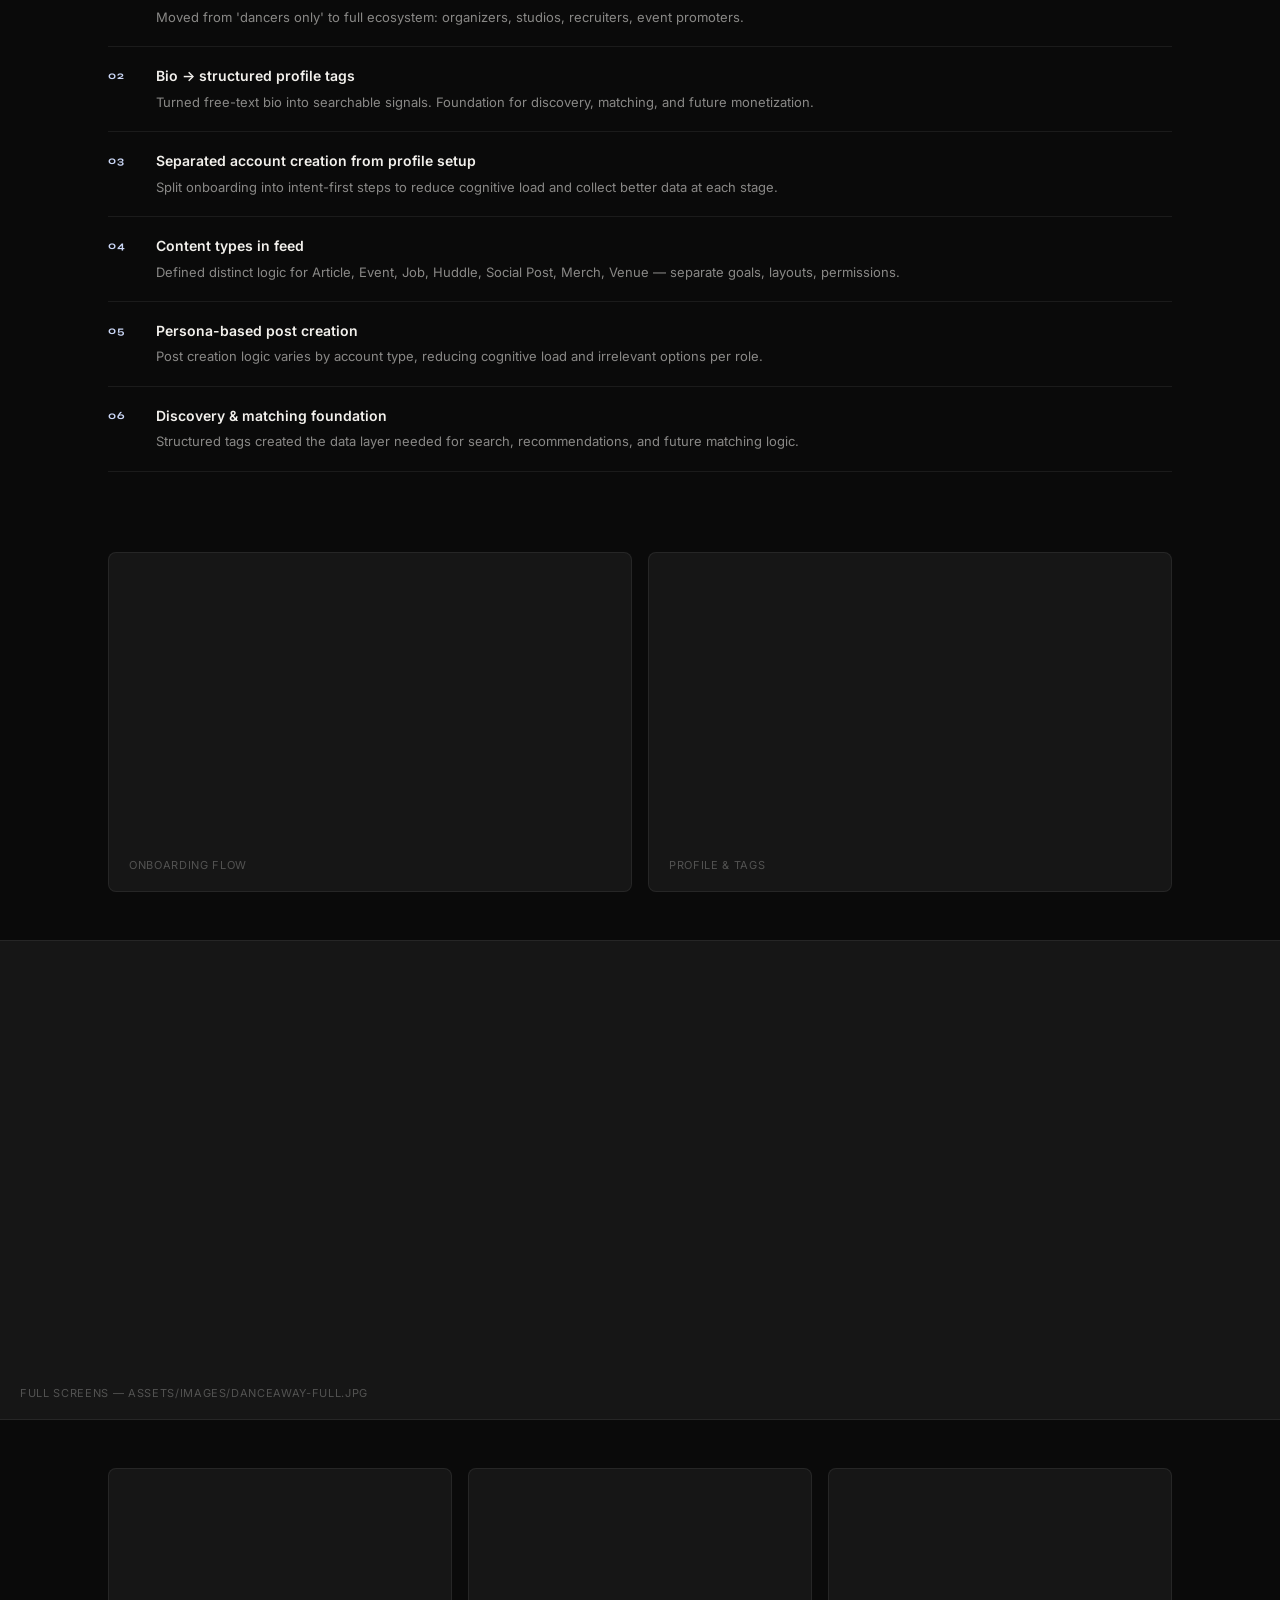
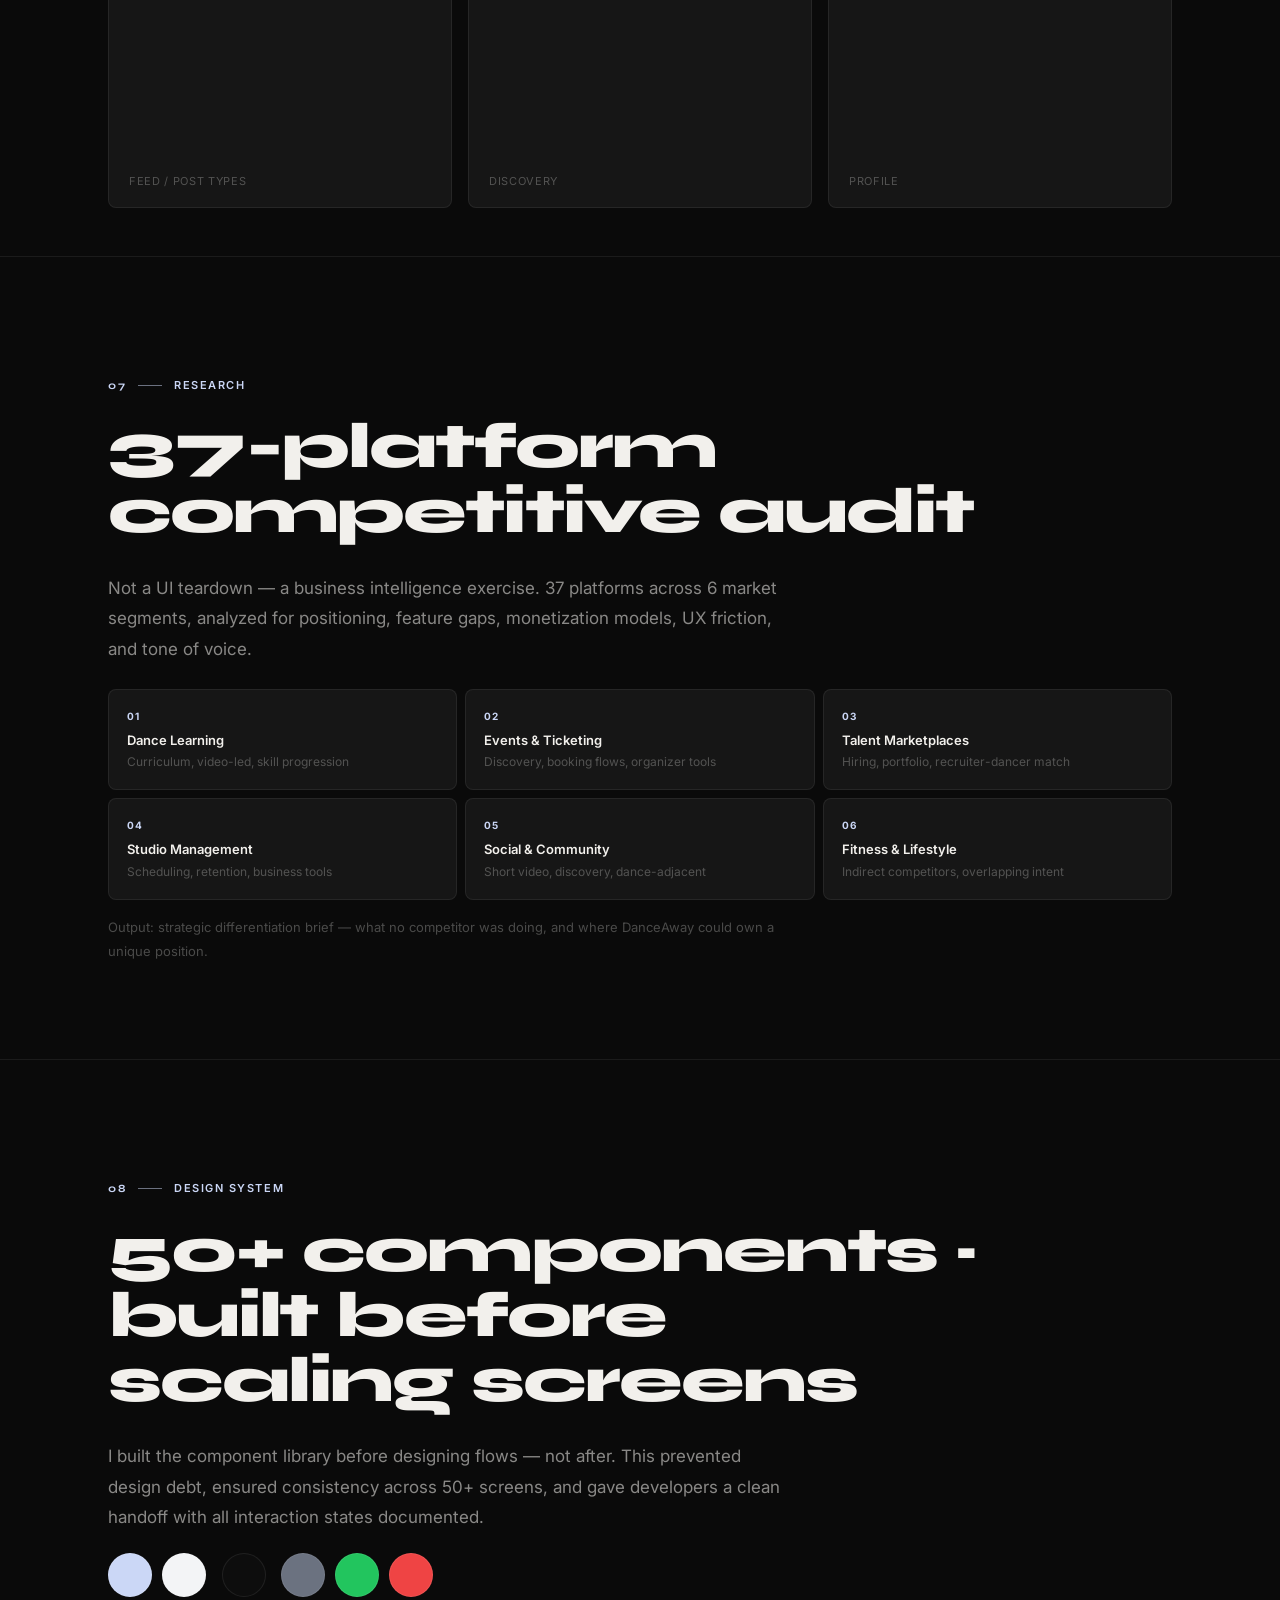
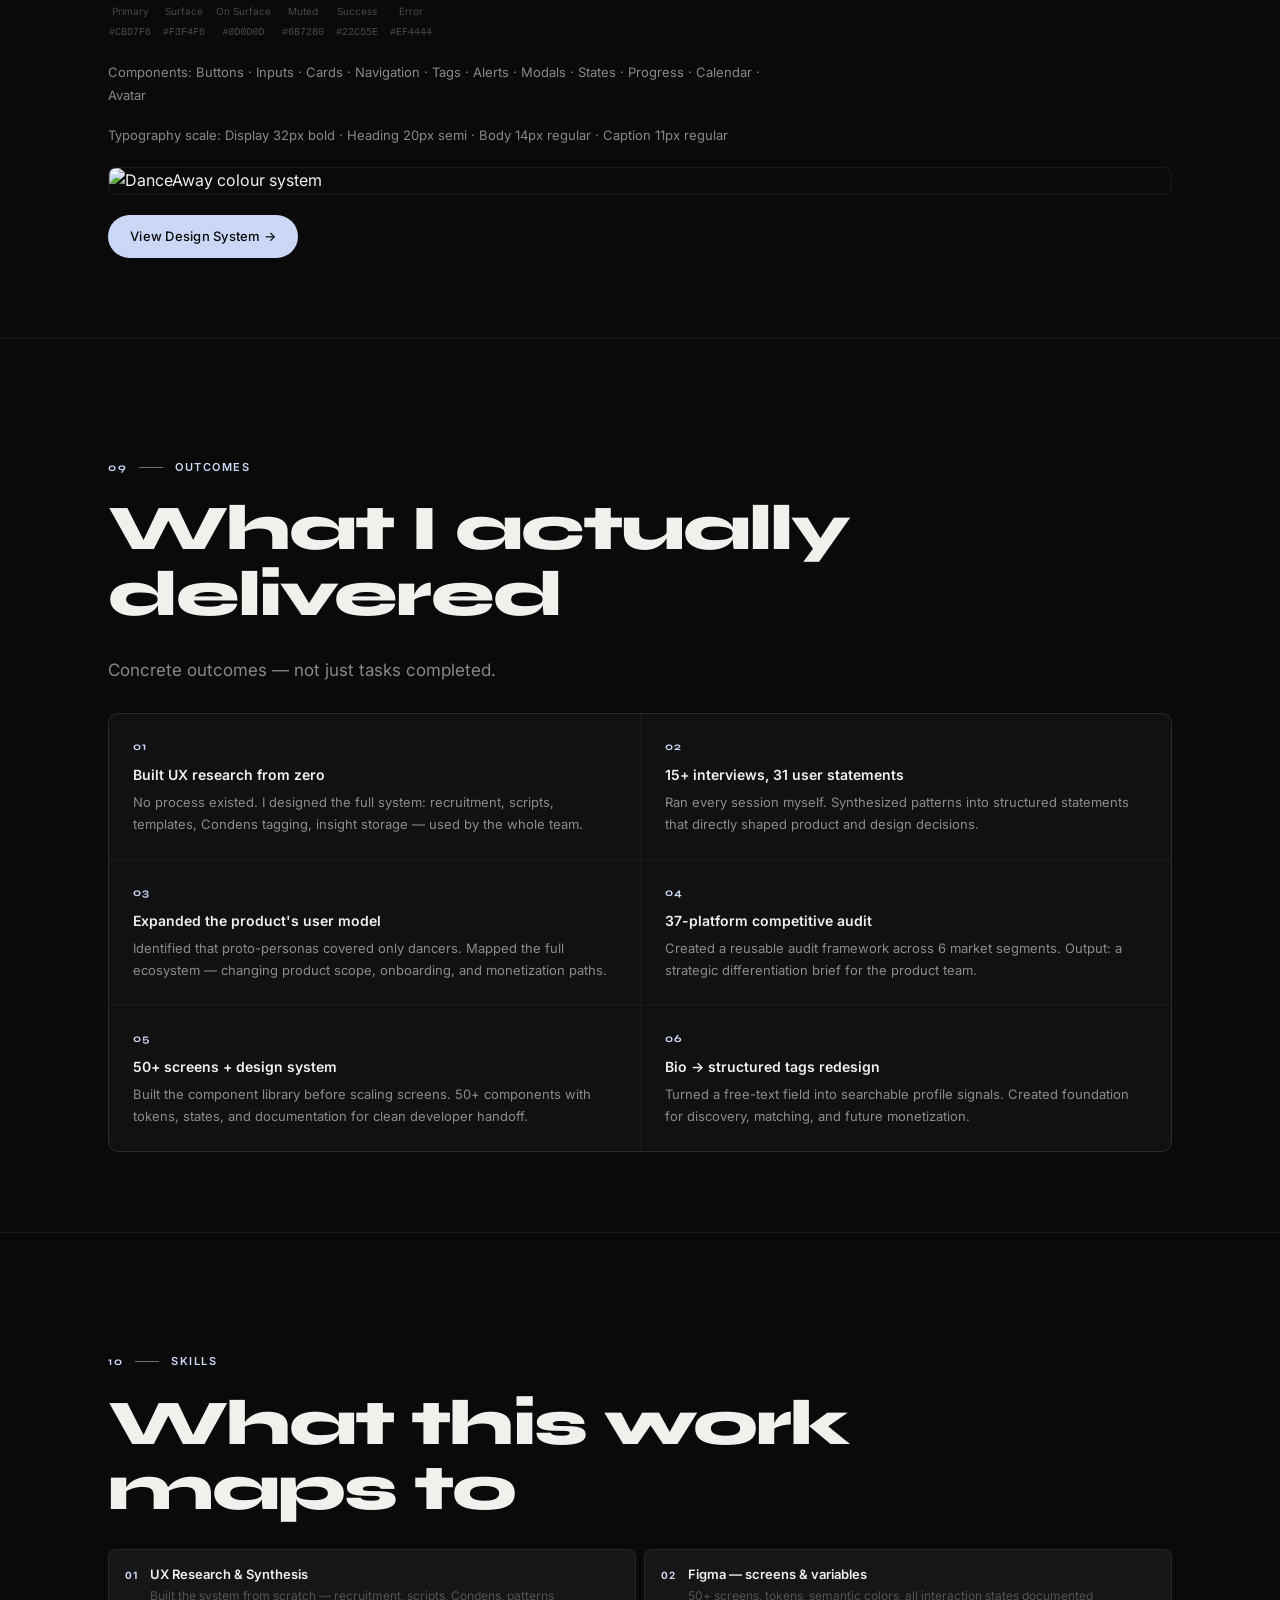
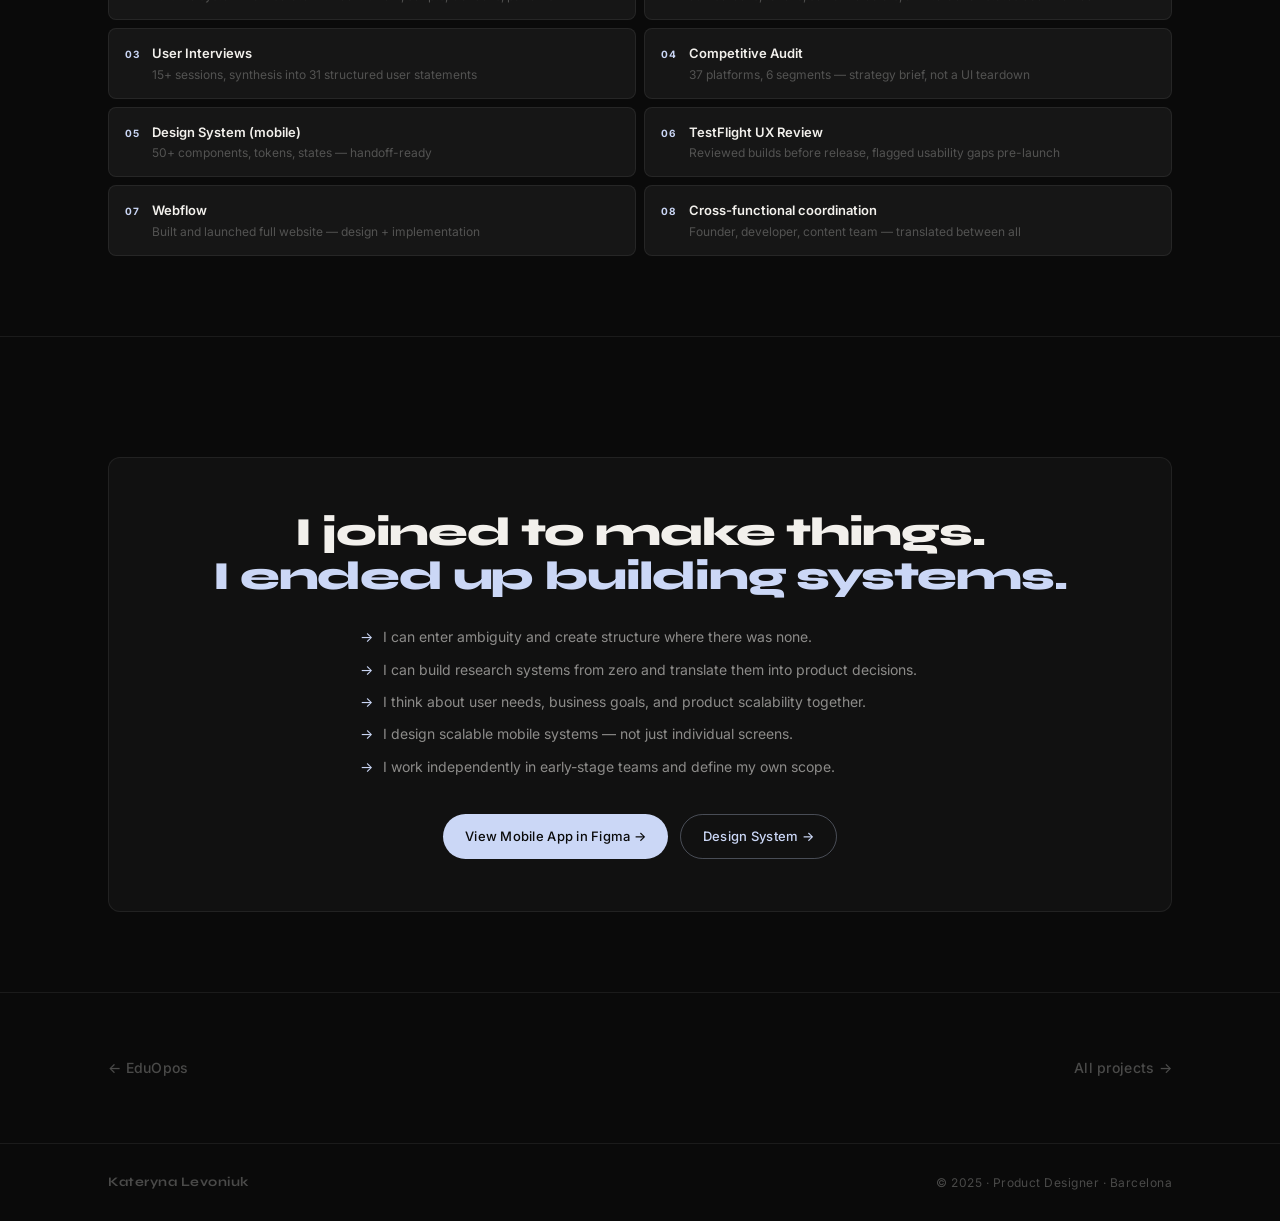
==== commit e62bfaa2: "Unify case study heroes and section styling with Podcast App Move the Podcast App case-study system " ====
--- a/work/danceaway.html
+++ b/work/danceaway.html
@@ -11,6 +11,7 @@
   <link rel="stylesheet" href="../styles.css" />
 
   <style>
+    .case-study { --cs-accent: #cbd7f6; --cs-hero-bg: #1d1433; }
     :root {
       --da:      var(--accent);
 
@@ -39,21 +40,6 @@
       font-size:12px; color:var(--text-3); letter-spacing:0.03em;
       background:var(--bg-2); border:1px solid var(--line);
       padding:6px 14px; border-radius:100px;
-    }
-
-    /* CHAPTER */
-    .cs-chapter { display:flex; align-items:center; gap:12px; margin-bottom:12px; }
-    .cs-chapter-num {
-      font-family:var(--font-d); font-size:11px; font-weight:700;
-      color:var(--accent); letter-spacing:0.12em; text-transform:uppercase;
-    }
-    .cs-chapter-line { flex:1; height:1px; background:var(--line); }
-
-    /* PULL QUOTE */
-    .cs-pull { border-left:2px solid var(--accent); padding:4px 0 4px 24px; margin:32px 0; }
-    .cs-pull p {
-      font-family:var(--font-d); font-size:clamp(16px,1.9vw,22px);
-      font-weight:600; line-height:1.45; letter-spacing:-0.01em; color:var(--text); margin:0;
     }
 
     /* NUMBERS */
@@ -260,21 +246,22 @@
 <article class="case-study">
 
   <!-- HEADER -->
-  <header class="cs-header">
-    <div class="container">
+  <section class="cs-hero">
+    <div class="cs-hero-bg"></div>
+    <div class="cs-hero-noise"></div>
+    <div class="cs-hero-inner">
       <a href="../index.html#work" class="cs-back reveal-up">← Back to work</a>
-      <div class="cs-tags reveal-up">
+      <div class="cs-hero-eyebrow reveal-up"><span class="cs-hero-dot"></span>Product Design Case Study · Mobile App</div>
+      <h1 class="cs-hero-title reveal-up">Dance<span>Away</span></h1>
+      <p class="cs-hero-sub reveal-up">Lead Product Designer for an early-stage mobile product connecting dancers, teachers, studios, organizers, and dance brands. I led research, UX strategy, mobile UI, design system, brand, and web — from 0→1.</p>
+      <div class="cs-hero-pills reveal-up">
+        <span class="tag">0 → 1</span>
         <span class="tag">iOS · Android</span>
-        <span class="tag">0 → 1</span>
         <span class="tag">UX Research</span>
         <span class="tag">Design System</span>
         <span class="tag">Product Strategy</span>
       </div>
-      <h1 class="cs-title reveal-up">DanceAway</h1>
-      <p class="cs-subtitle reveal-up">Lead Product Designer for an early-stage mobile product connecting dancers, teachers, studios, organizers, and dance brands. I led research, UX strategy, mobile UI, design system, brand, and web — from 0→1.</p>
-      <p class="cs-subtitle reveal-up" style="margin-top:0;">The core product challenge: people in the dance ecosystem were scattered across disconnected platforms — making it hard to be discovered, build reputation, or find the right opportunities. DanceAway needed to turn that fragmented world into a structured mobile experience where different roles could connect around real needs.</p>
-
-      <div class="cs-meta reveal-up">
+      <div class="cs-hero-meta reveal-up">
         <div class="cs-meta-item">
           <span class="cs-meta-label">Role</span>
           <span class="cs-meta-value">Lead Product Designer</span>
@@ -292,8 +279,8 @@
           <span class="cs-meta-value">Figma · FigJam · Condens · Webflow</span>
         </div>
       </div>
-
-      <div class="da-cta-row reveal-up">
+      </div>
+      <div class="cs-hero-actions reveal-up">
         <a href="https://www.figma.com/design/BxkMGFId0O1VSF13Afea0i/Mobile-App-Design?node-id=3347-37676&t=yLBHedRyafmlmMAK-1"
            target="_blank" rel="noopener" class="da-btn">
           Mobile App →
@@ -305,20 +292,7 @@
         <span class="da-nda">Some product details are simplified due to NDA</span>
       </div>
     </div>
-  </header>
-
-  <!-- HERO -->
-  <div class="cs-hero-img">
-    <div class="container">
-      <div class="cs-img-placeholder cs-img-placeholder--wide cs-img-placeholder--phones">
-        <div class="placeholder-phones large">
-          <div class="placeholder-phone"></div>
-          <div class="placeholder-phone placeholder-phone--main"></div>
-          <div class="placeholder-phone"></div>
-        </div>
-      </div>
-    </div>
-  </div>
+  </section>
 
   <!-- NUMBERS -->
   <div class="container">
@@ -341,6 +315,7 @@
       </div>
       <div class="cs-col-content reveal-up">
         <h2>Role, team &amp; constraints</h2>
+        <p>The core product challenge: people in the dance ecosystem were scattered across disconnected platforms — making it hard to be discovered, build reputation, or find the right opportunities. DanceAway needed to turn that fragmented world into a structured mobile experience where different roles could connect around real needs.</p>
         <p>Understanding the environment explains the scope of what I needed to build. I worked across product, research, UI, brand, content, and handoff — because the product was still being defined and the team was small.</p>
 
         <div class="da-constraints">
--- a/styles.css
+++ b/styles.css
@@ -1390,3 +1390,103 @@
   .cs-title { font-size: clamp(28px, 7vw, 48px); }
   .value-item { padding: 28px 24px; }
 }
+
+/* =============================================
+   CASE STUDY SYSTEM — hero + chapters
+   Modelled on the Podcast App case study. Each page sets
+   --cs-accent (and optionally --cs-hero-bg) on :root.
+   ============================================= */
+.case-study { --cs-accent: var(--accent); --cs-hero-bg: #0B1736; }
+
+/* HERO */
+.cs-hero {
+  min-height: 100svh;
+  display: flex; flex-direction: column; justify-content: flex-end;
+  padding: calc(var(--nav-h) + 48px) 48px 72px;
+  position: relative; overflow: hidden;
+  margin-top: calc(var(--nav-h) * -1);
+}
+.cs-hero-bg {
+  position: absolute; inset: 0;
+  background: linear-gradient(160deg, var(--cs-hero-bg) 0%, var(--bg) 55%);
+}
+.cs-hero-bg img { width: 100%; height: 100%; object-fit: cover; opacity: .14; }
+.cs-hero-noise {
+  position: absolute; inset: 0;
+  background-image: url("data:image/svg+xml,%3Csvg viewBox='0 0 256 256' xmlns='http://www.w3.org/2000/svg'%3E%3Cfilter id='n'%3E%3CfeTurbulence type='fractalNoise' baseFrequency='.9' numOctaves='4' stitchTiles='stitch'/%3E%3C/filter%3E%3Crect width='100%25' height='100%25' filter='url(%23n)' opacity='.04'/%3E%3C/svg%3E");
+}
+.cs-hero-inner { position: relative; z-index: 2; max-width: var(--w); margin: 0 auto; width: 100%; }
+.cs-hero .cs-back { margin-bottom: 40px; }
+.cs-hero-eyebrow {
+  display: inline-flex; align-items: center; gap: 10px;
+  font-size: 11px; font-weight: 600; letter-spacing: .12em; text-transform: uppercase;
+  color: var(--text-3); border: 1px solid rgba(255,255,255,.1);
+  padding: 7px 16px; border-radius: 100px; margin-bottom: 36px;
+}
+.cs-hero-dot { width: 6px; height: 6px; background: var(--cs-accent); border-radius: 50%; animation: pulse 1.8s ease-in-out infinite; }
+.cs-hero-title {
+  font-family: var(--font-d); font-size: clamp(52px, 9vw, 128px);
+  font-weight: 800; line-height: .92; letter-spacing: -.04em; margin-bottom: 32px;
+}
+.cs-hero-title span { color: var(--cs-accent); }
+.cs-hero-sub { font-size: 17px; color: var(--text-2); line-height: 1.7; max-width: 560px; margin-bottom: 40px; }
+.cs-hero-pills { display: flex; flex-wrap: wrap; gap: 10px; margin-bottom: 56px; }
+.cs-hero-pills .tag:first-child { color: var(--cs-accent); border-color: var(--cs-accent); }
+.cs-hero-meta {
+  display: grid; grid-template-columns: repeat(4, 1fr); gap: 1px;
+  border-top: 1px solid var(--line); border-bottom: 1px solid var(--line);
+}
+.cs-hero-meta .cs-meta-item { padding: 20px 24px 20px 0; margin: 0; border: none; }
+.cs-hero-actions { display: flex; gap: 12px; flex-wrap: wrap; align-items: center; margin-top: 32px; }
+.cs-hero-mockup {
+  position: absolute; right: 48px; bottom: 0; z-index: 3;
+  width: 40%; max-width: 560px; height: auto;
+  border-radius: 20px; border: 1px solid var(--line);
+  transform: translateY(20px) rotate(3deg); transition: transform .6s var(--ease);
+}
+.cs-hero-mockup:hover { transform: translateY(8px) rotate(1deg); }
+.cs-hero--mockup .cs-hero-sub,
+.cs-hero--mockup .cs-hero-pills { max-width: 52%; }
+.cs-hero--mockup .cs-hero-meta { margin-right: 44%; grid-template-columns: repeat(2, 1fr); }
+
+/* CHAPTERS — label row, big title, readable body */
+.cs-section { padding: 120px 0 80px; }
+.cs-two-col { display: block; }
+.cs-col-label { display: flex; align-items: center; gap: 12px; margin-bottom: 20px; }
+.cs-chapter { display: flex; align-items: center; gap: 12px; margin: 0; }
+.cs-chapter-num {
+  font-family: var(--font-d); font-size: 11px; font-weight: 700;
+  color: var(--cs-accent); letter-spacing: .14em; text-transform: uppercase;
+}
+.cs-chapter-line { width: 24px; height: 1px; background: var(--cs-accent); opacity: .5; flex: none; }
+.cs-col-label .section-label { color: var(--cs-accent); margin: 0; letter-spacing: .14em; }
+.cs-col-content > h2:first-child,
+.cs-col-content > h2:first-of-type {
+  font-family: var(--font-d); font-size: clamp(36px, 5vw, 64px);
+  font-weight: 800; letter-spacing: -.03em; line-height: 1.02;
+  margin: 0 0 28px; max-width: 900px;
+}
+.cs-col-content h2 {
+  font-family: var(--font-d); font-size: clamp(24px, 3vw, 36px);
+  font-weight: 800; letter-spacing: -.02em; line-height: 1.1;
+  margin: 56px 0 16px;
+}
+.cs-col-content > p { font-size: 17px; line-height: 1.8; max-width: 680px; }
+.cs-col-content > p.cs-caption { font-size: 12px; line-height: 1.6; }
+
+/* PULL QUOTE */
+.cs-pull { border-left: 2px solid var(--cs-accent); padding: 4px 0 4px 24px; margin: 40px 0; }
+.cs-pull p {
+  font-family: var(--font-d); font-size: clamp(20px, 2.4vw, 30px);
+  font-weight: 700; line-height: 1.3; letter-spacing: -.02em; color: var(--text); margin: 0;
+}
+
+@media (max-width: 900px) {
+  .cs-hero { padding: calc(var(--nav-h) + 32px) 24px 56px; }
+  .cs-hero-mockup { display: none; }
+  .cs-hero--mockup .cs-hero-sub,
+  .cs-hero--mockup .cs-hero-pills { max-width: none; }
+  .cs-hero--mockup .cs-hero-meta { margin-right: 0; }
+  .cs-hero-meta { grid-template-columns: repeat(2, 1fr); }
+  .cs-section { padding: 80px 0 56px; }
+}
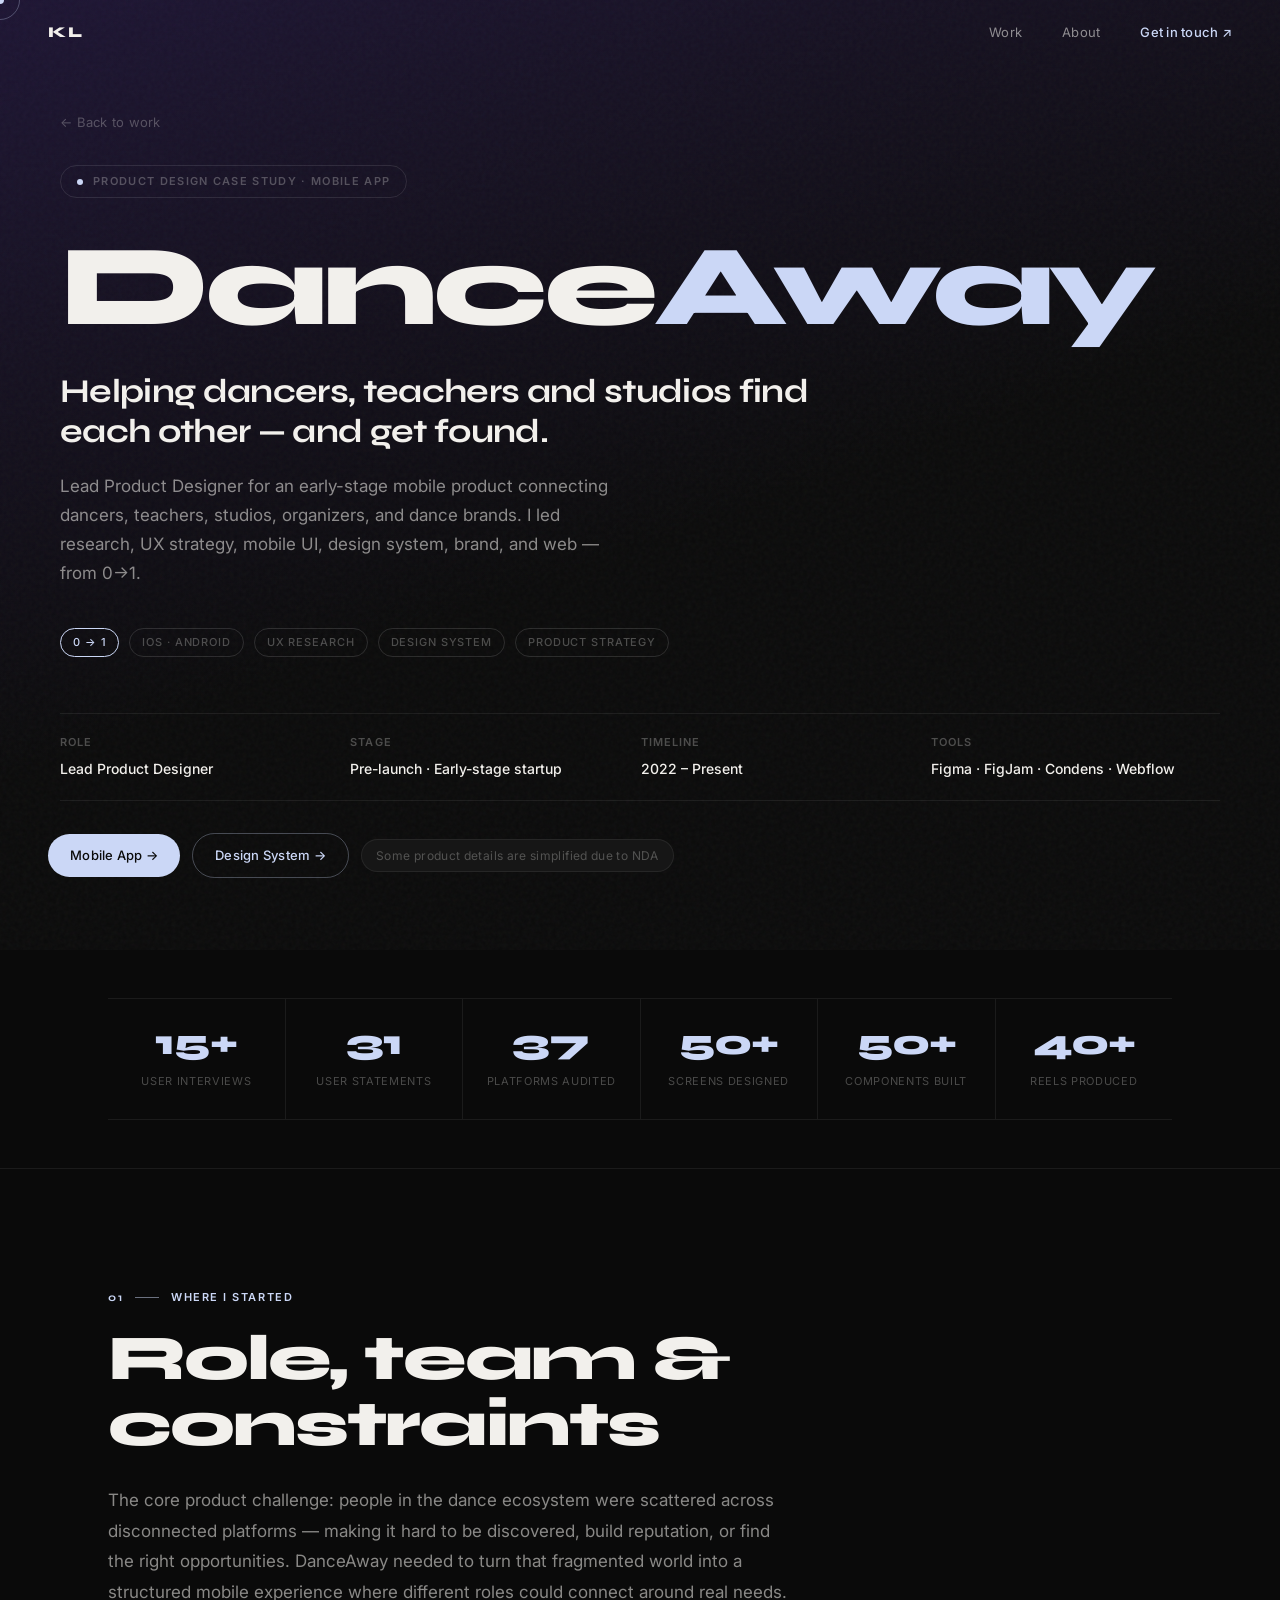
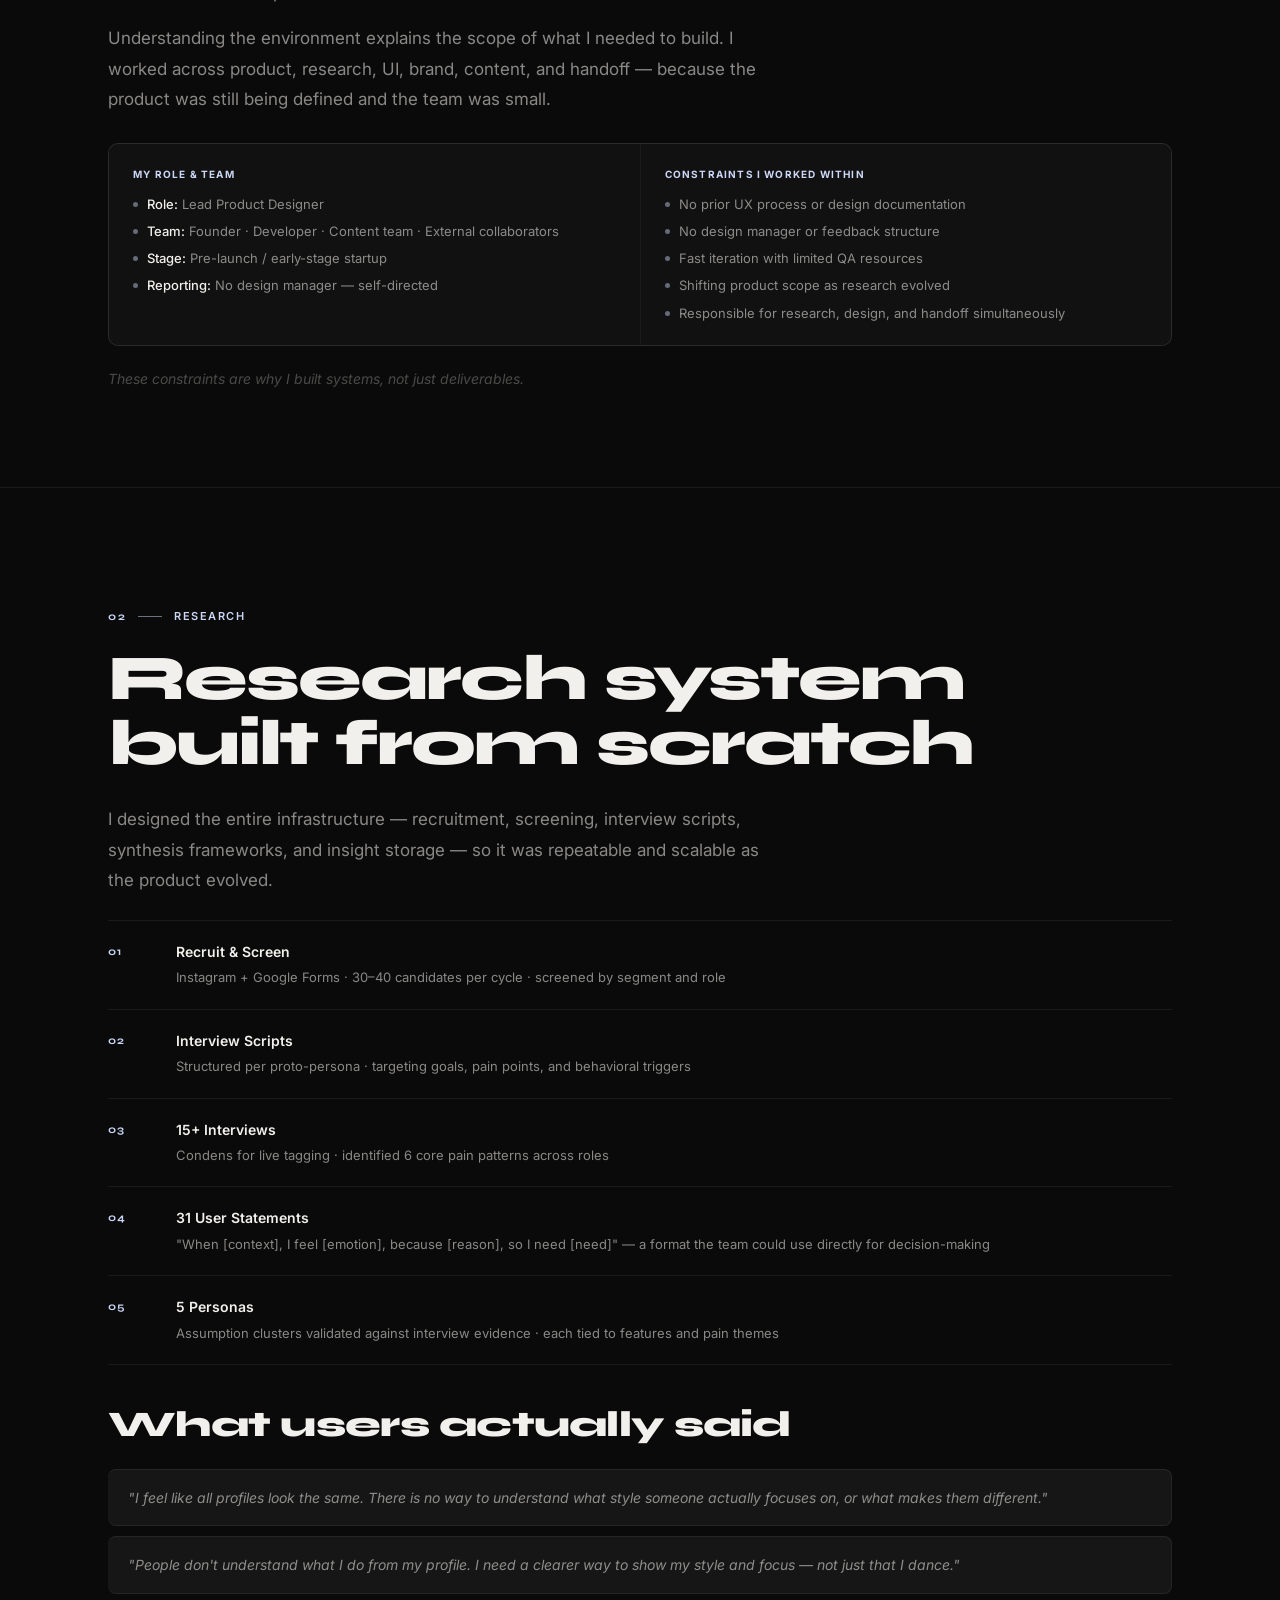
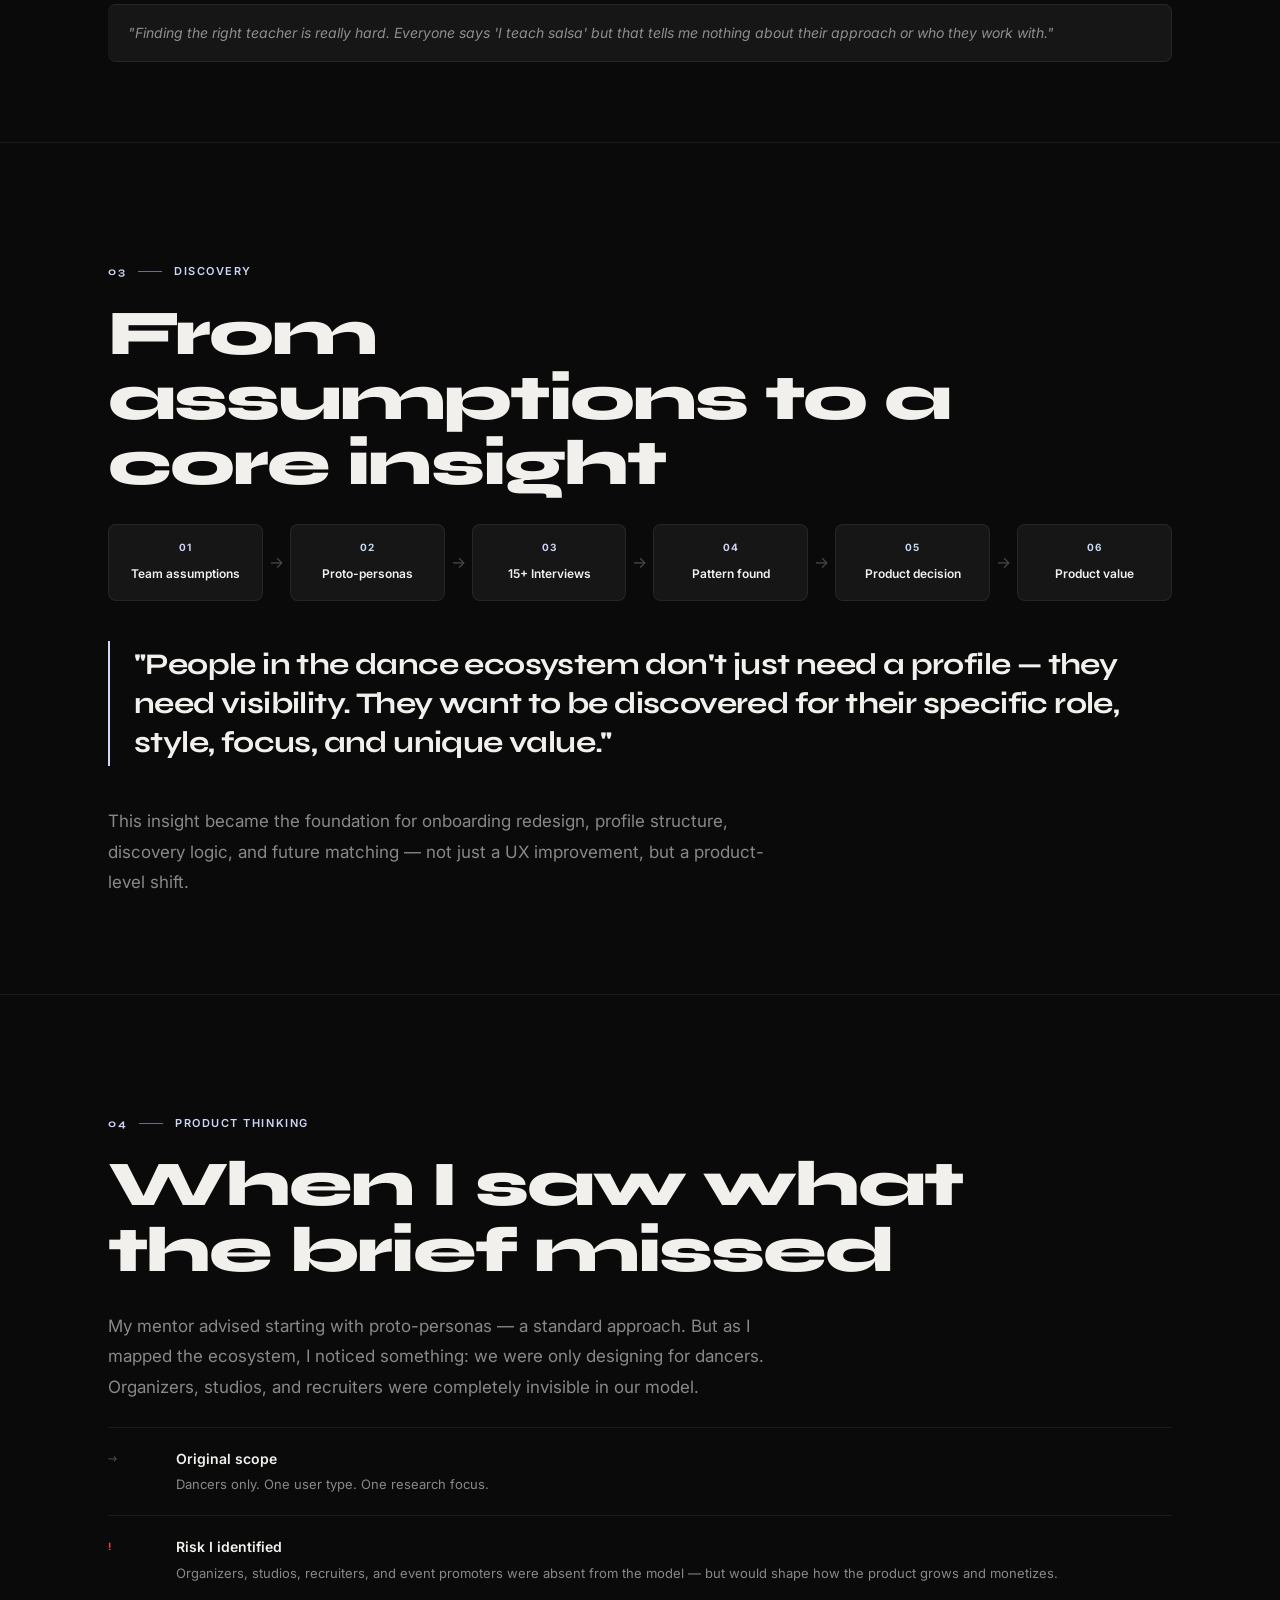
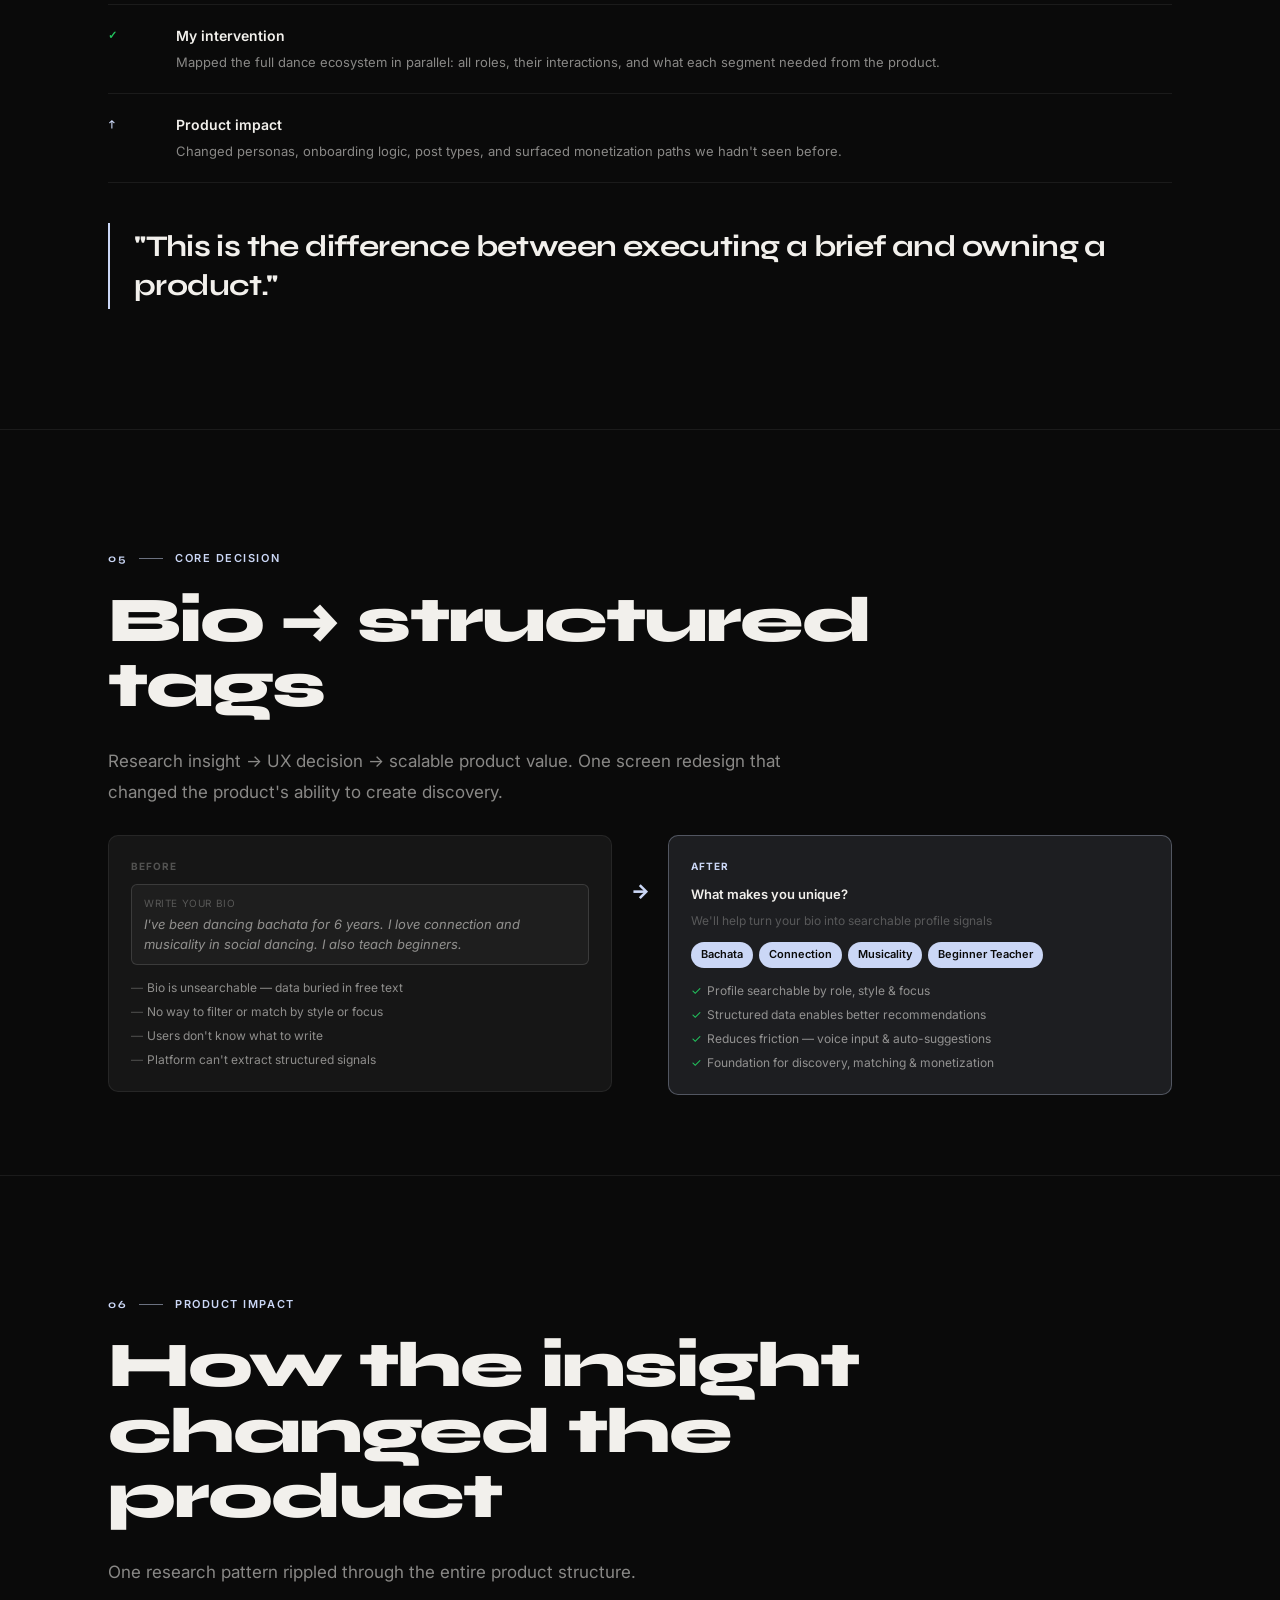
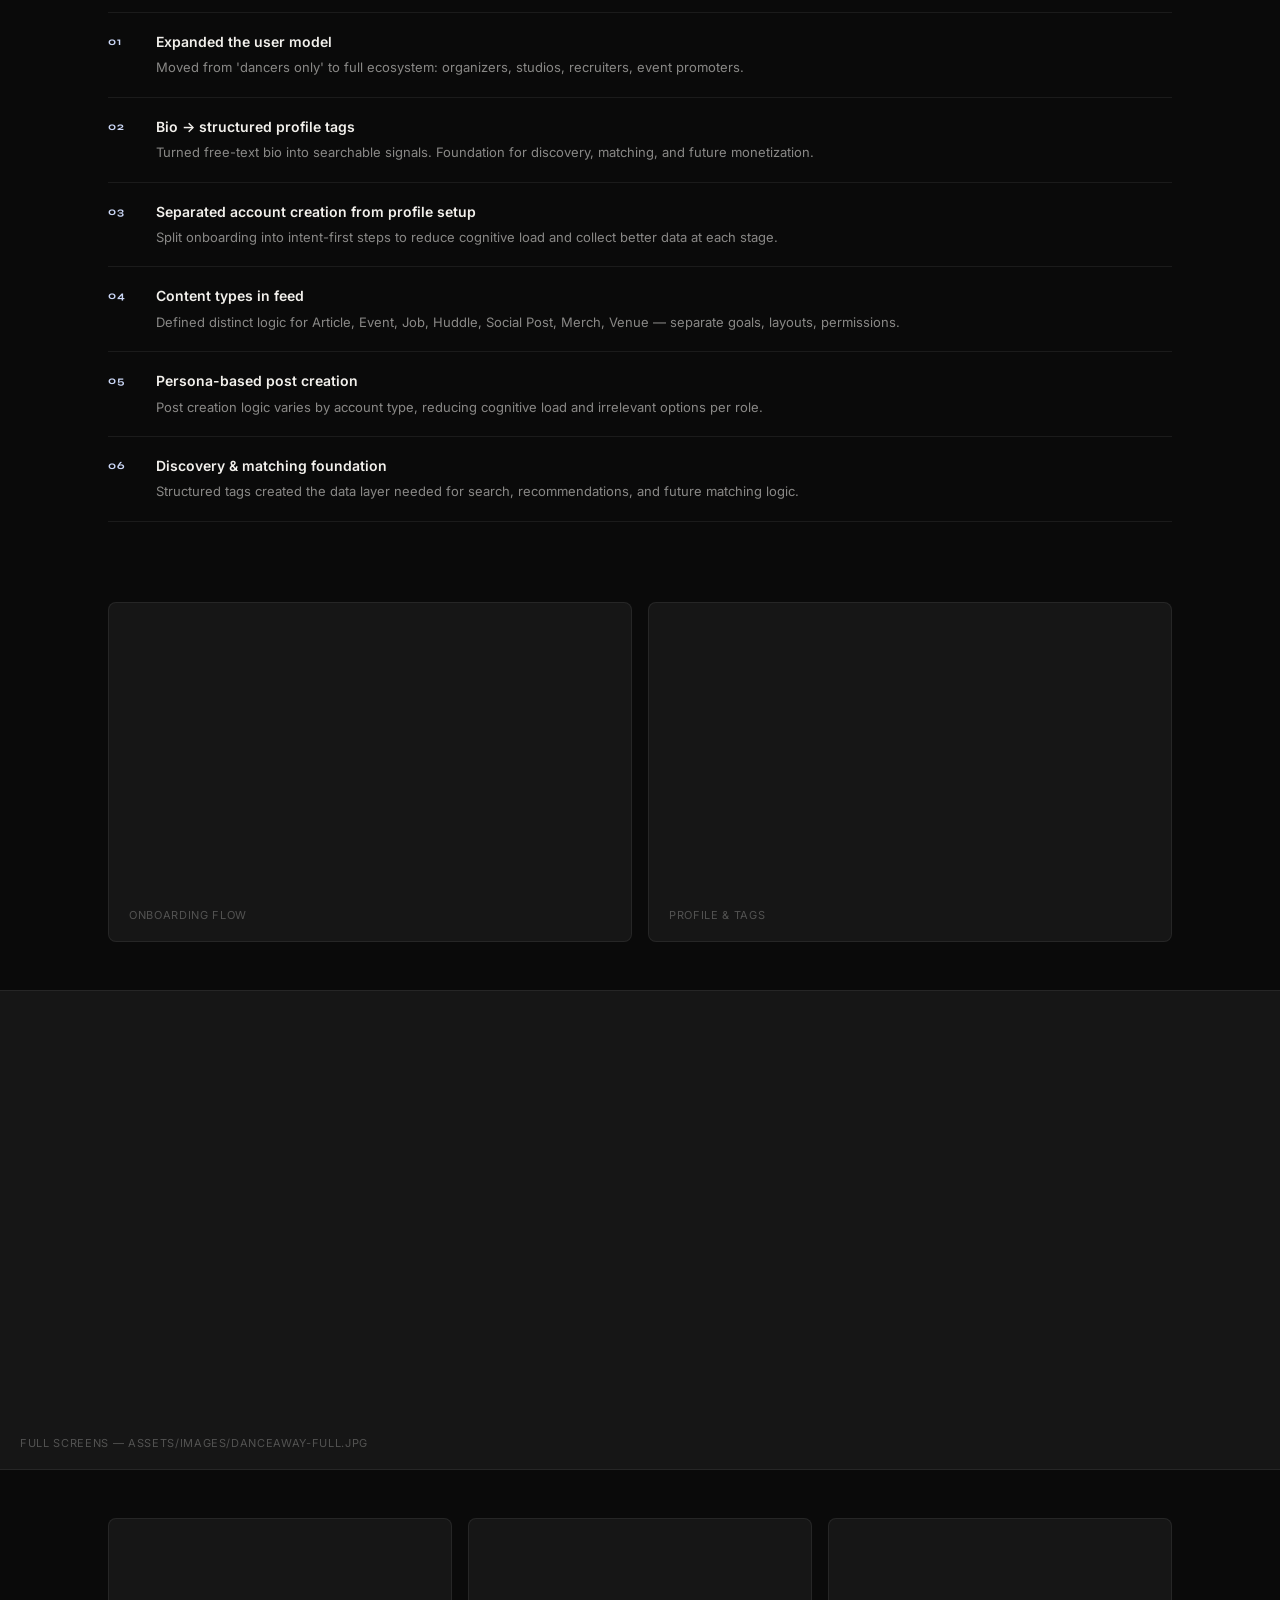
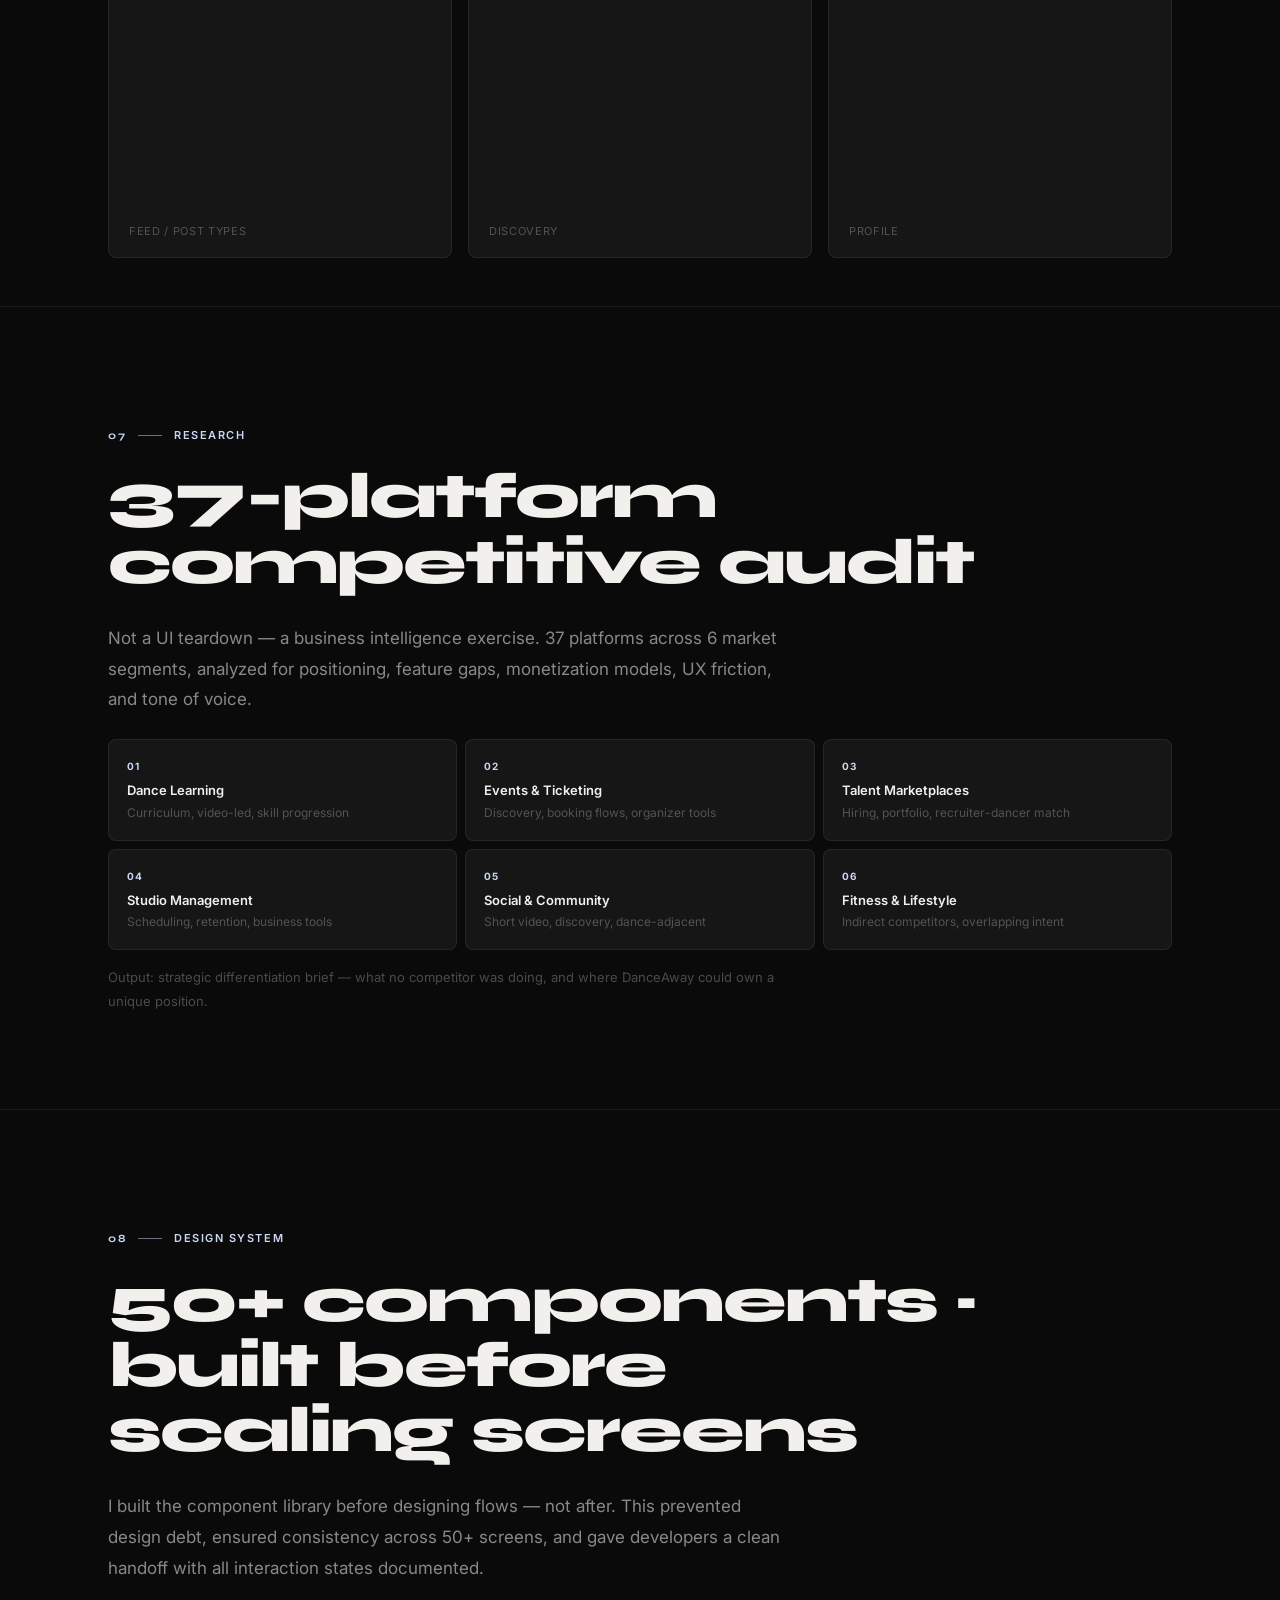
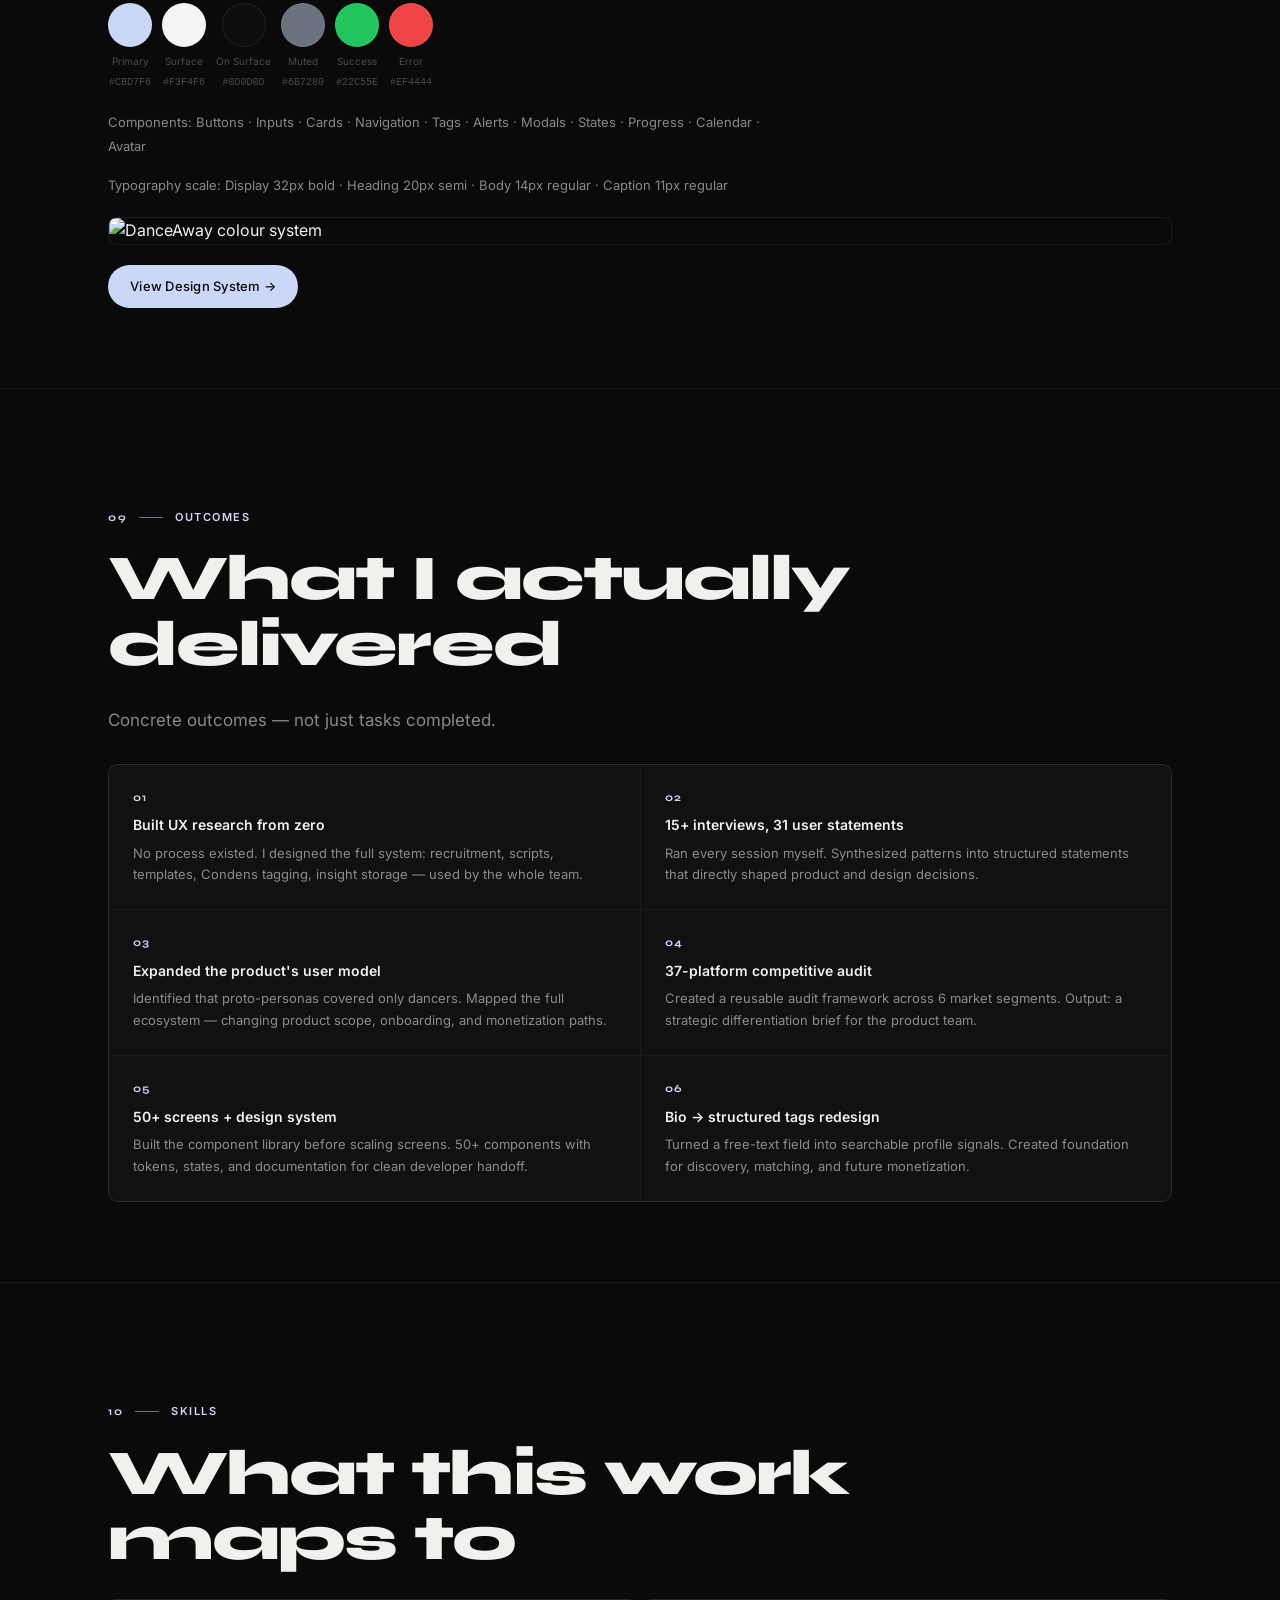
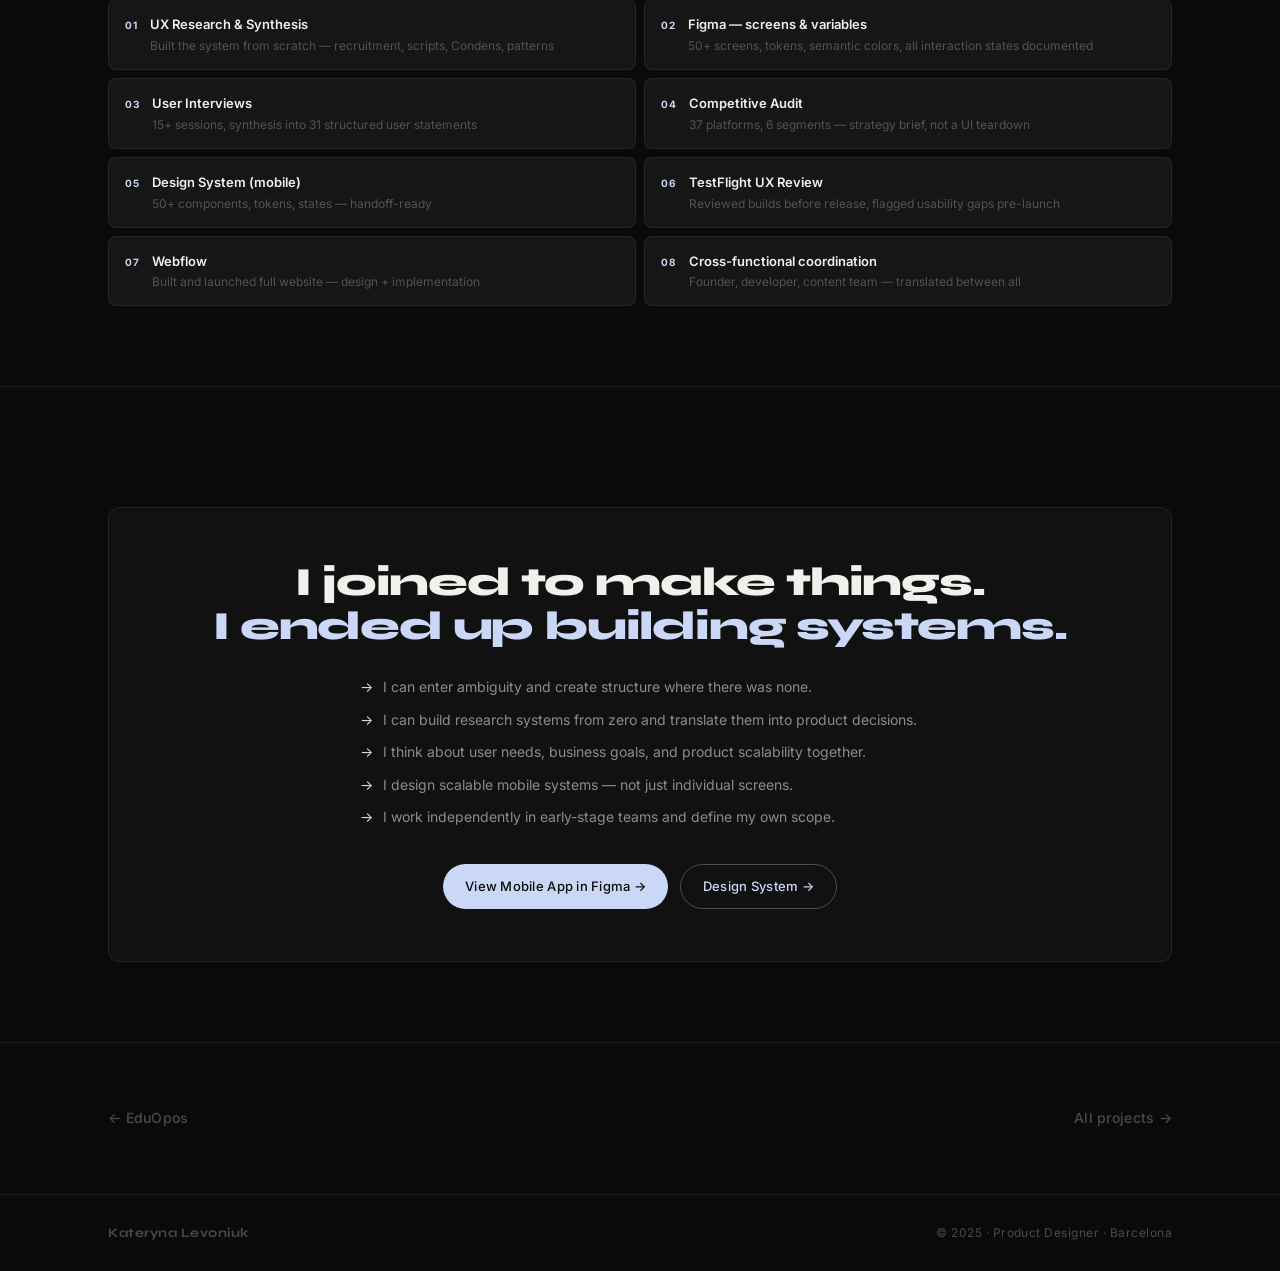
==== commit 18d18ede: "Rewrite project titles around the people they help Home cards now lead with a human outcome line and" ====
--- a/work/danceaway.html
+++ b/work/danceaway.html
@@ -253,6 +253,7 @@
       <a href="../index.html#work" class="cs-back reveal-up">← Back to work</a>
       <div class="cs-hero-eyebrow reveal-up"><span class="cs-hero-dot"></span>Product Design Case Study · Mobile App</div>
       <h1 class="cs-hero-title reveal-up">Dance<span>Away</span></h1>
+      <p class="cs-hero-lede reveal-up">Helping dancers, teachers and studios find each other — and get found.</p>
       <p class="cs-hero-sub reveal-up">Lead Product Designer for an early-stage mobile product connecting dancers, teachers, studios, organizers, and dance brands. I led research, UX strategy, mobile UI, design system, brand, and web — from 0→1.</p>
       <div class="cs-hero-pills reveal-up">
         <span class="tag">0 → 1</span>
--- a/styles.css
+++ b/styles.css
@@ -1416,7 +1416,7 @@
   background-image: url("data:image/svg+xml,%3Csvg viewBox='0 0 256 256' xmlns='http://www.w3.org/2000/svg'%3E%3Cfilter id='n'%3E%3CfeTurbulence type='fractalNoise' baseFrequency='.9' numOctaves='4' stitchTiles='stitch'/%3E%3C/filter%3E%3Crect width='100%25' height='100%25' filter='url(%23n)' opacity='.04'/%3E%3C/svg%3E");
 }
 .cs-hero-inner { position: relative; z-index: 2; max-width: var(--w); margin: 0 auto; width: 100%; }
-.cs-hero .cs-back { margin-bottom: 40px; }
+.cs-hero .cs-back { display: block; width: fit-content; margin-bottom: 32px; }
 .cs-hero-eyebrow {
   display: inline-flex; align-items: center; gap: 10px;
   font-size: 11px; font-weight: 600; letter-spacing: .12em; text-transform: uppercase;
@@ -1429,6 +1429,11 @@
   font-weight: 800; line-height: .92; letter-spacing: -.04em; margin-bottom: 32px;
 }
 .cs-hero-title span { color: var(--cs-accent); }
+.cs-hero-lede {
+  font-family: var(--font-d); font-size: clamp(22px, 2.6vw, 34px); font-weight: 700;
+  line-height: 1.2; letter-spacing: -.02em; color: var(--text); max-width: 760px; margin-bottom: 20px;
+}
+.cs-hero--mockup .cs-hero-lede { max-width: 54%; }
 .cs-hero-sub { font-size: 17px; color: var(--text-2); line-height: 1.7; max-width: 560px; margin-bottom: 40px; }
 .cs-hero-pills { display: flex; flex-wrap: wrap; gap: 10px; margin-bottom: 56px; }
 .cs-hero-pills .tag:first-child { color: var(--cs-accent); border-color: var(--cs-accent); }
@@ -1445,6 +1450,8 @@
   transform: translateY(20px) rotate(3deg); transition: transform .6s var(--ease);
 }
 .cs-hero-mockup:hover { transform: translateY(8px) rotate(1deg); }
+.cs-hero-mockup--wide { width: 38%; max-width: 600px; bottom: 48px; transform: rotate(-3deg); box-shadow: 0 40px 80px rgba(0,0,0,.5); }
+.cs-hero-mockup--wide:hover { transform: translateY(-8px) rotate(-1deg); }
 .cs-hero--mockup .cs-hero-sub,
 .cs-hero--mockup .cs-hero-pills { max-width: 52%; }
 .cs-hero--mockup .cs-hero-meta { margin-right: 44%; grid-template-columns: repeat(2, 1fr); }
@@ -1484,6 +1491,7 @@
 @media (max-width: 900px) {
   .cs-hero { padding: calc(var(--nav-h) + 32px) 24px 56px; }
   .cs-hero-mockup { display: none; }
+  .cs-hero--mockup .cs-hero-lede,
   .cs-hero--mockup .cs-hero-sub,
   .cs-hero--mockup .cs-hero-pills { max-width: none; }
   .cs-hero--mockup .cs-hero-meta { margin-right: 0; }
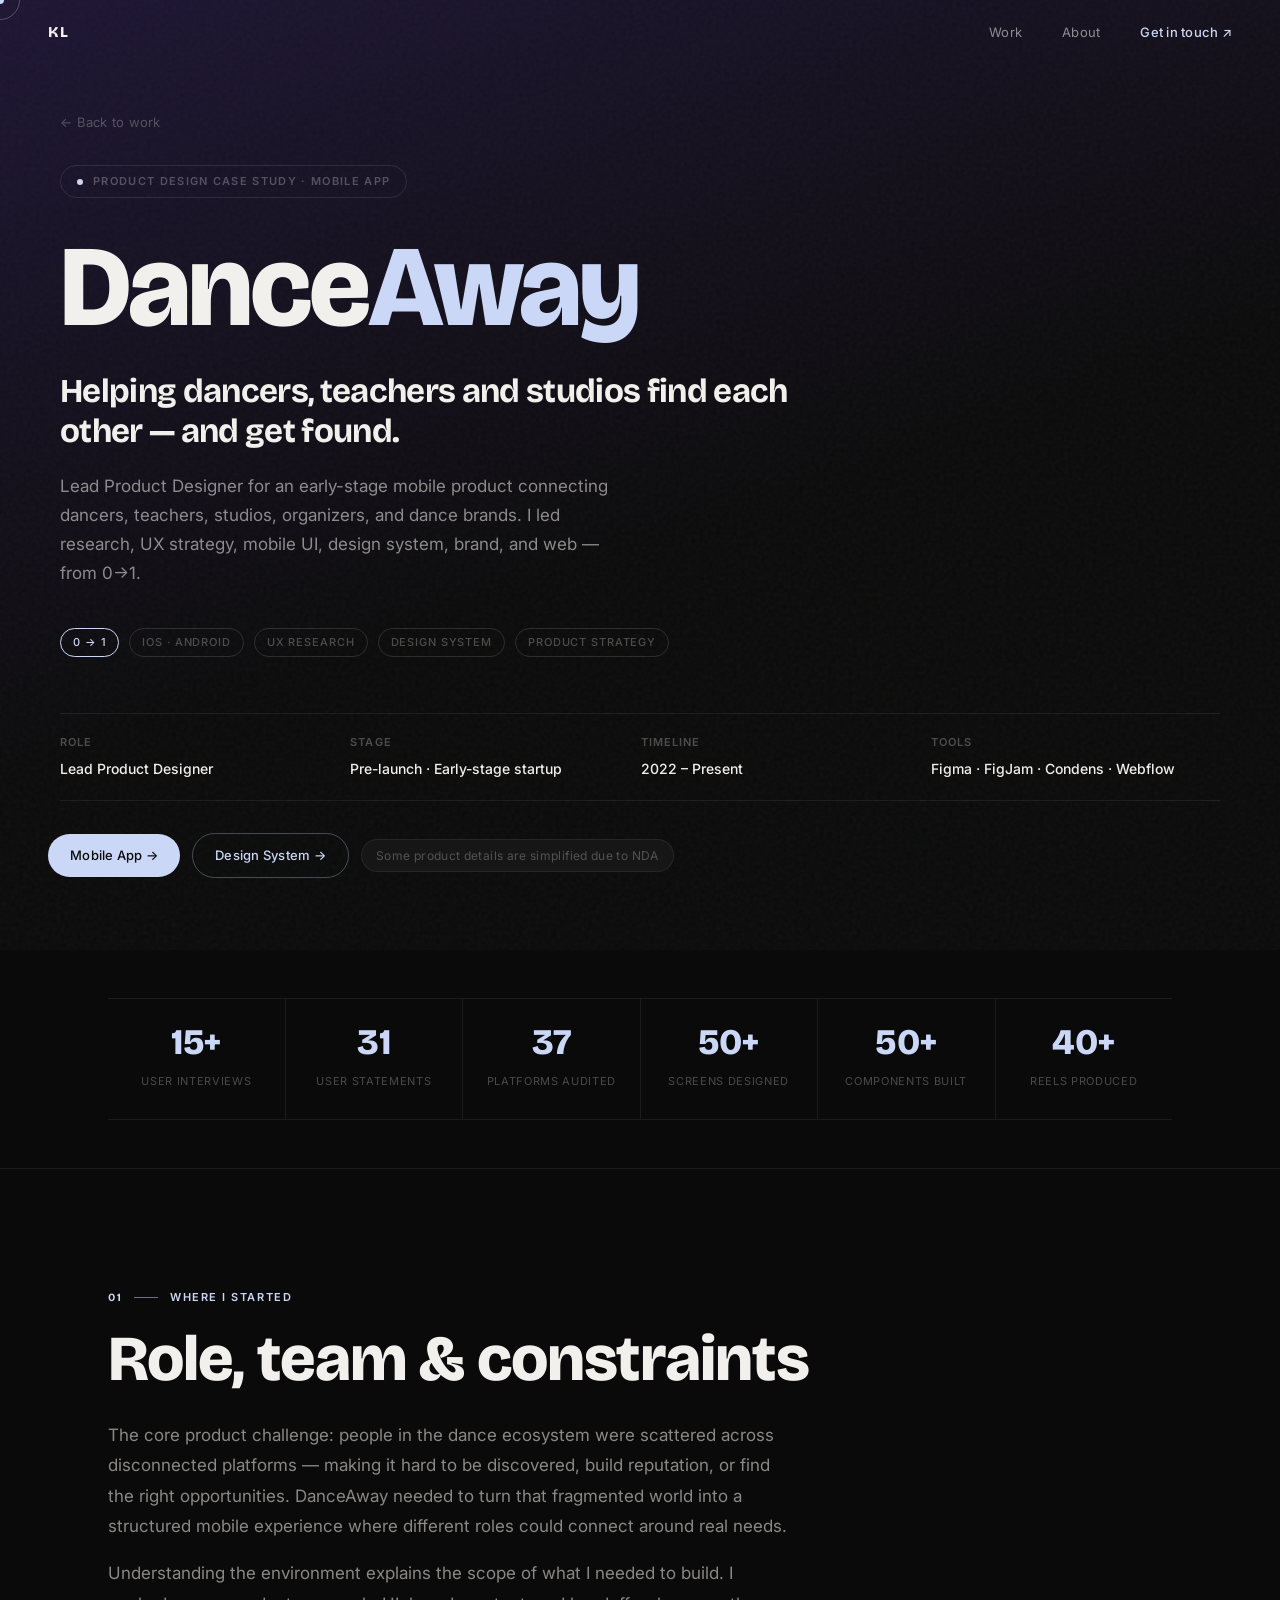
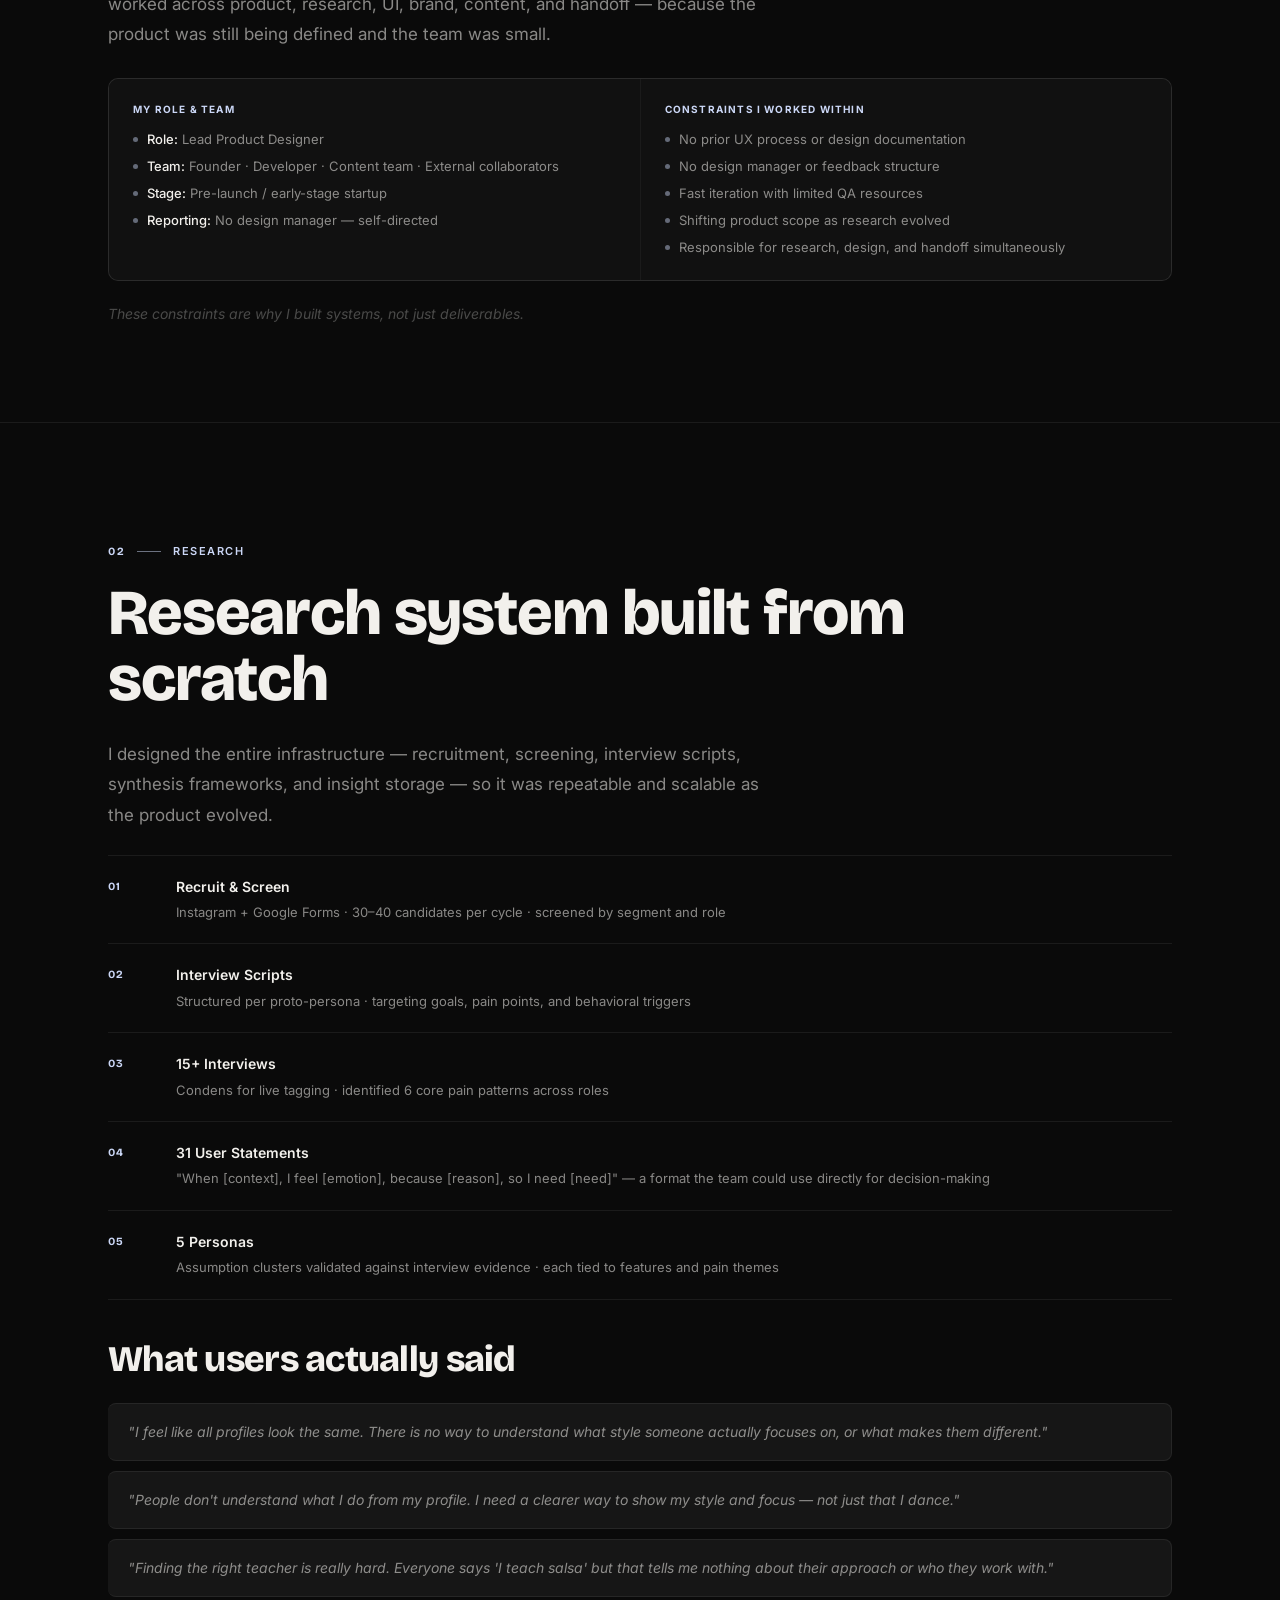
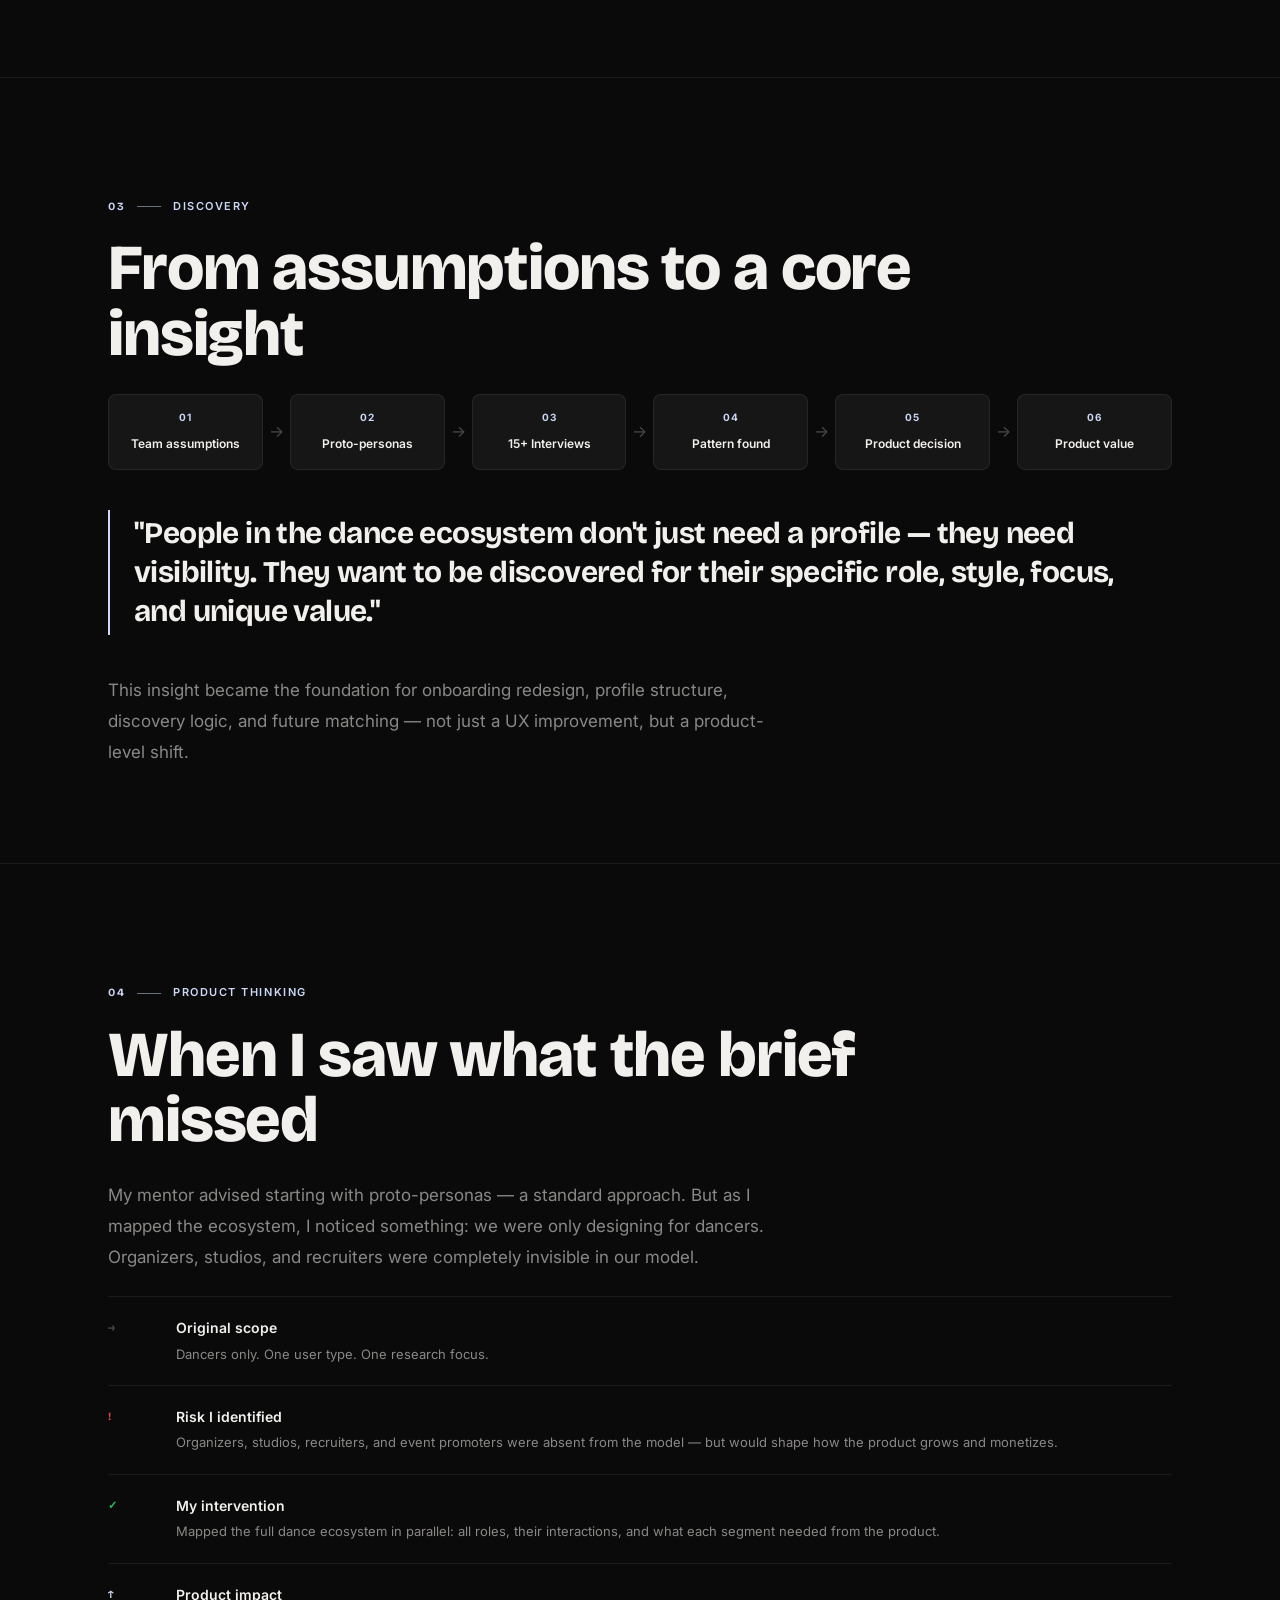
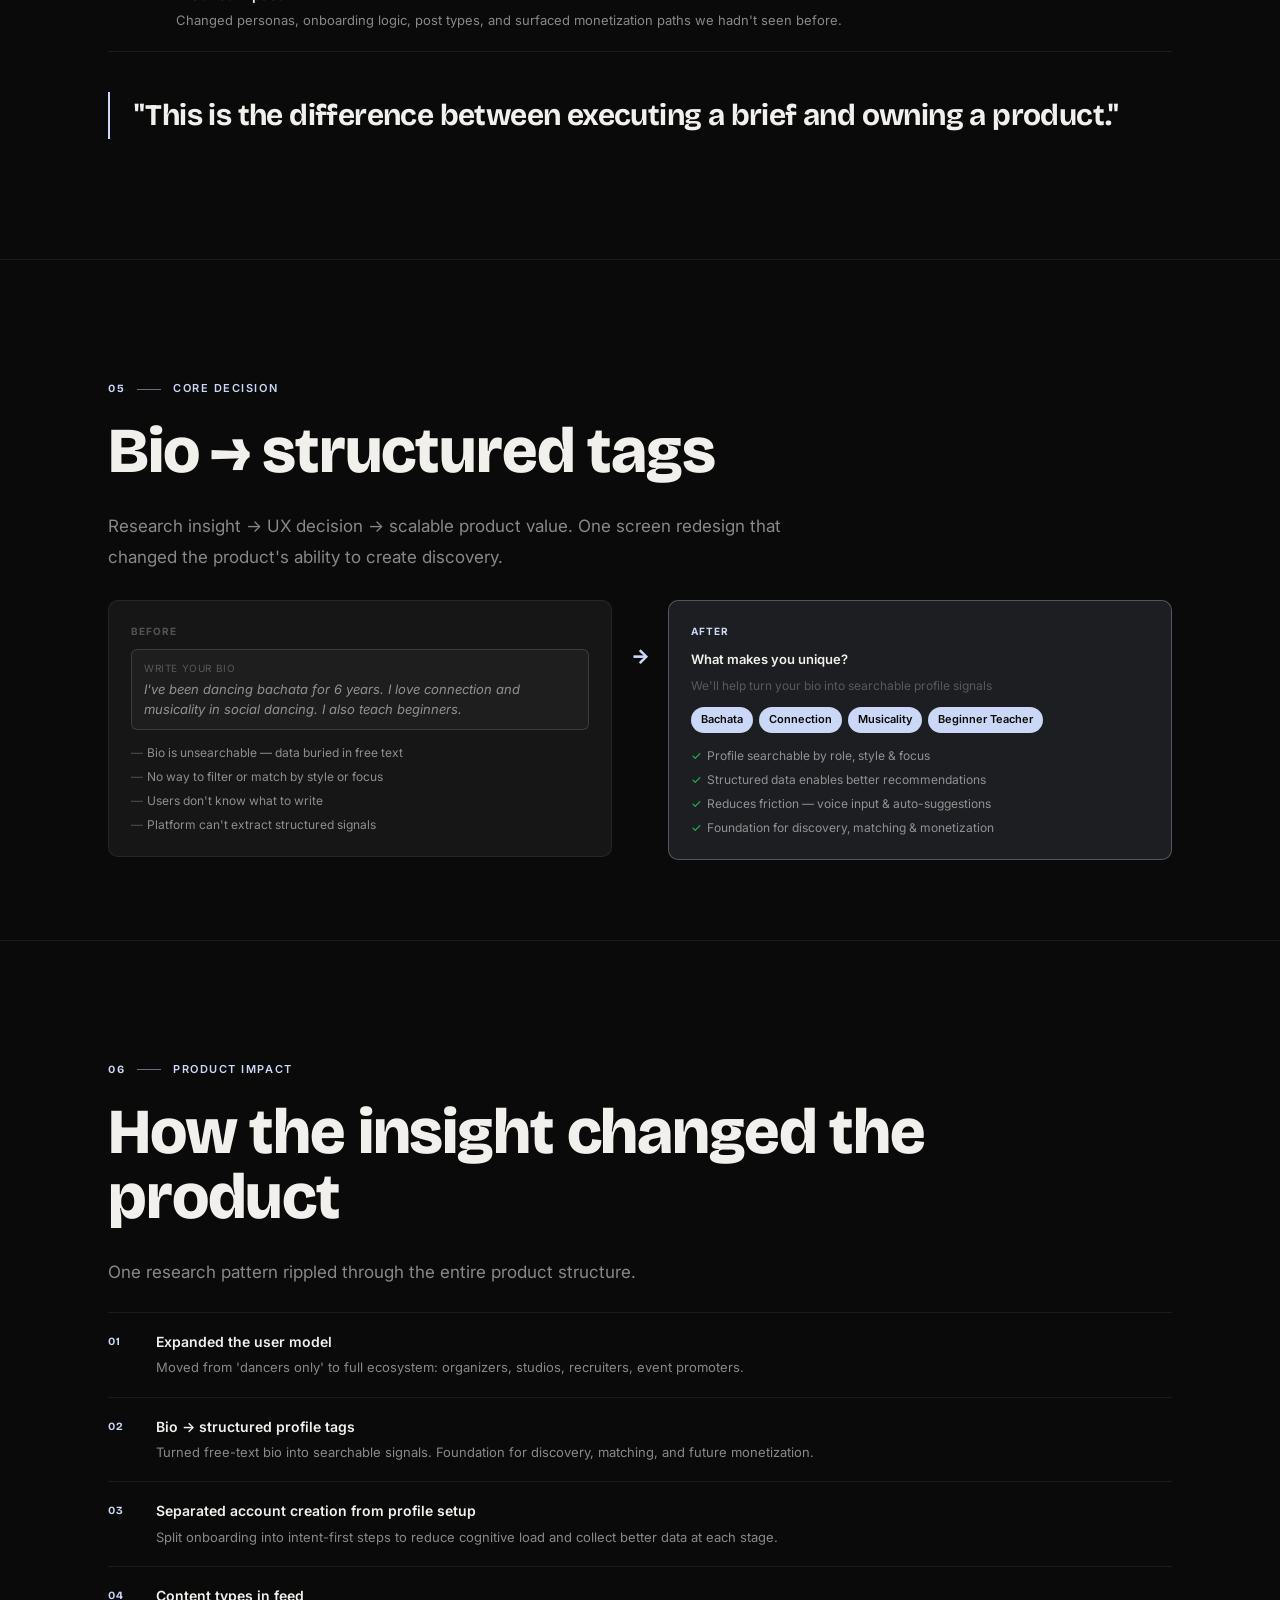
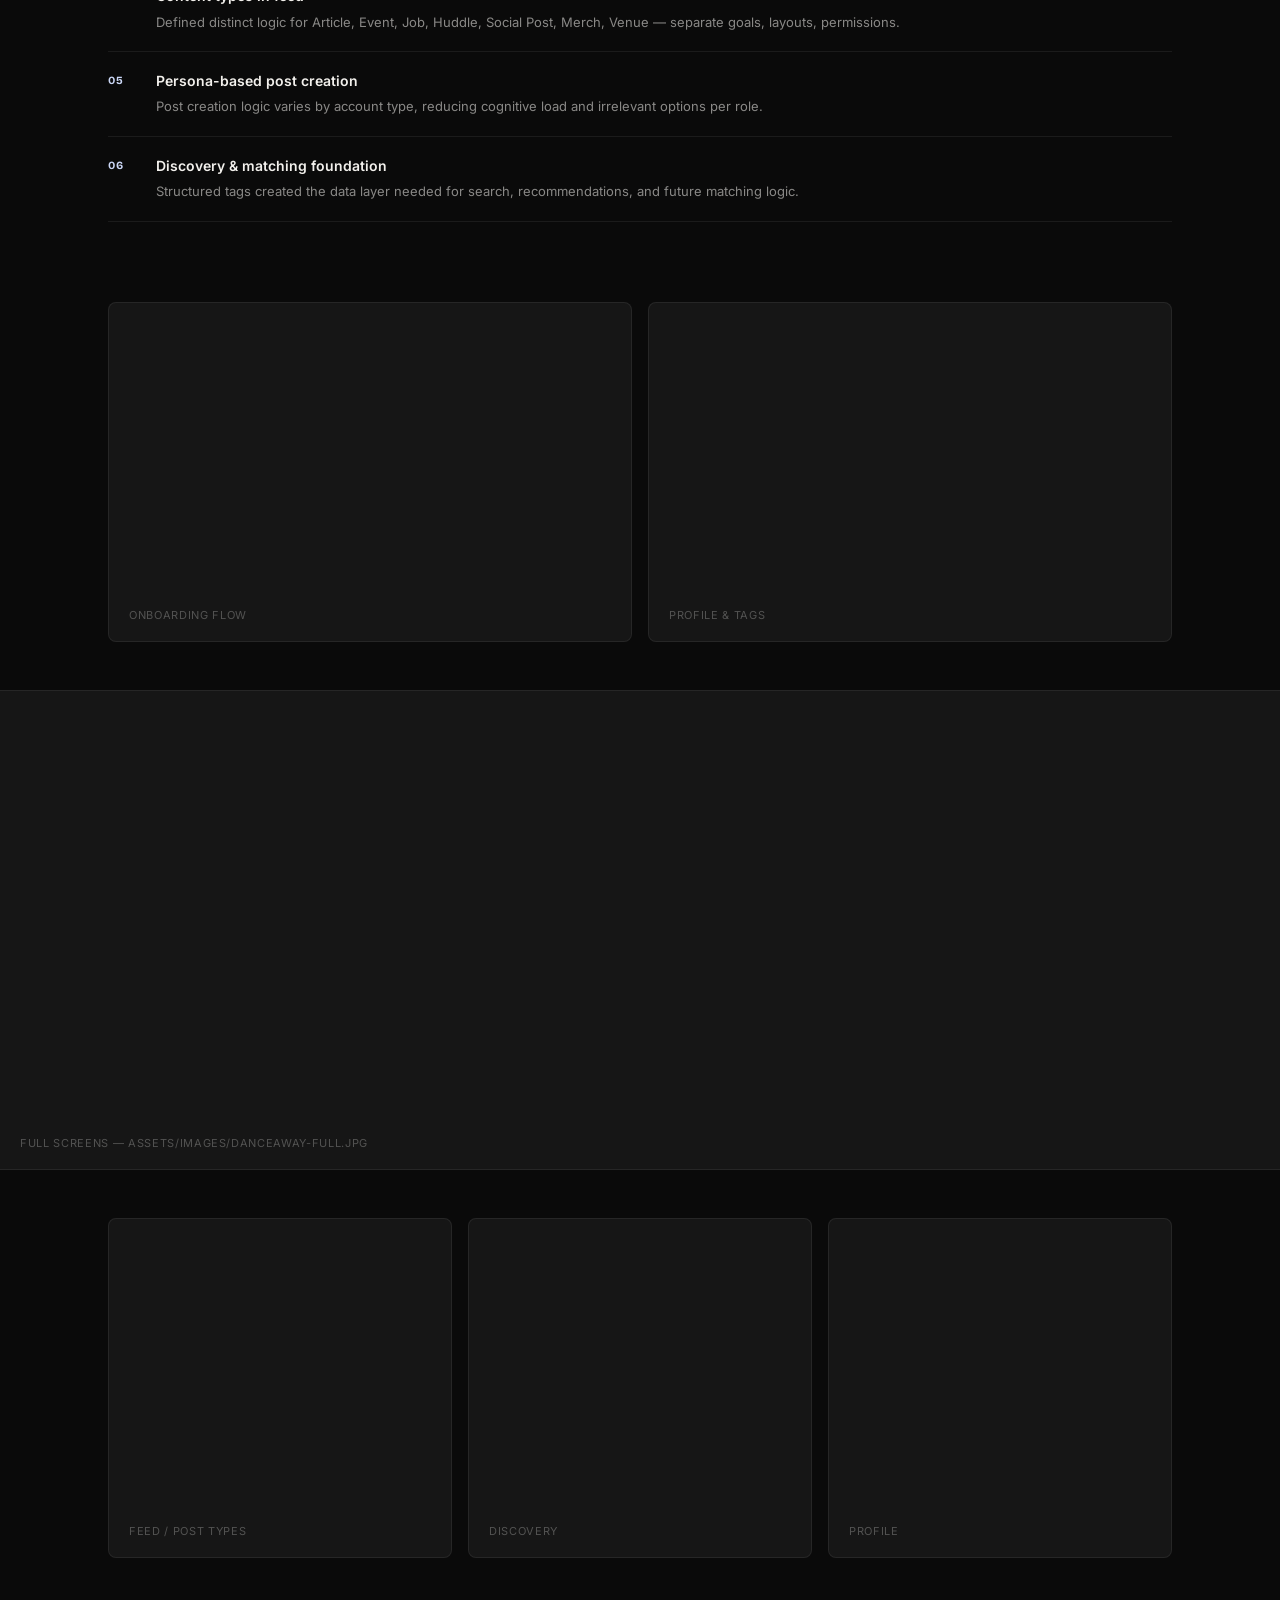
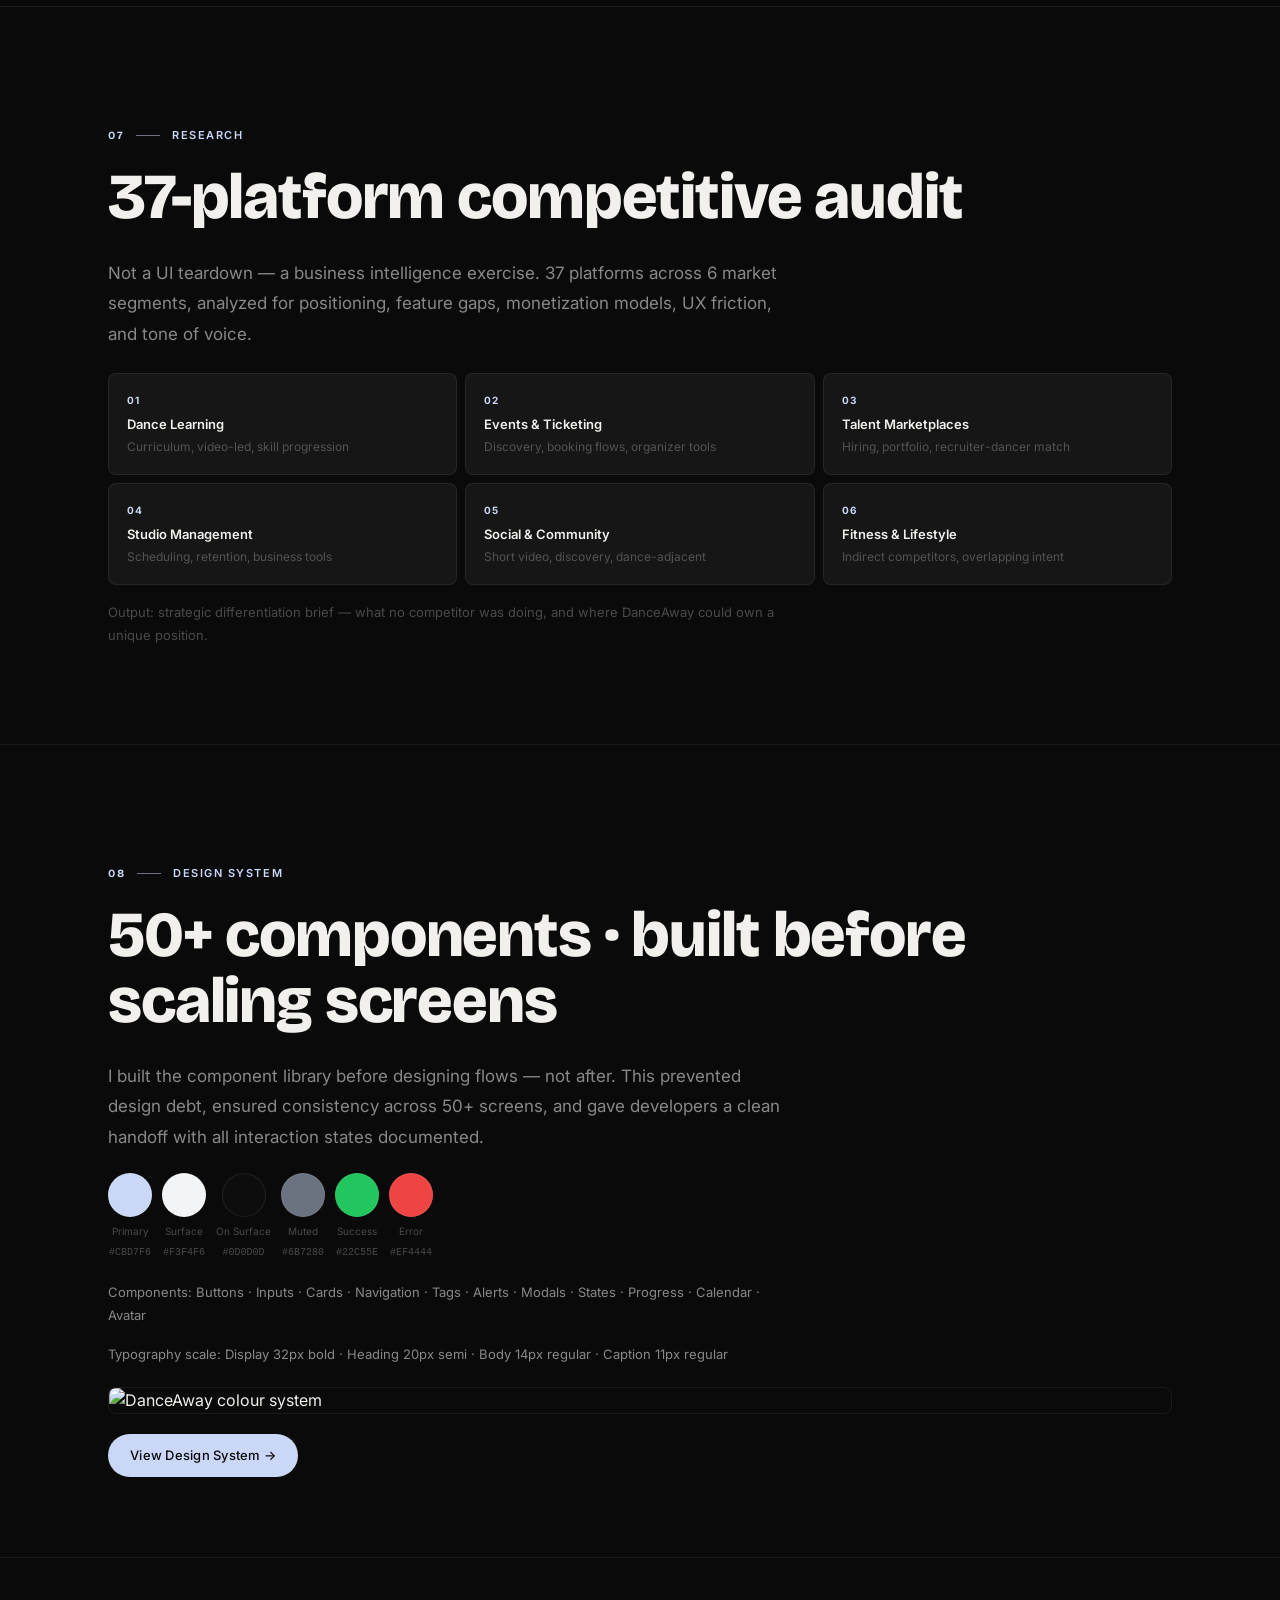
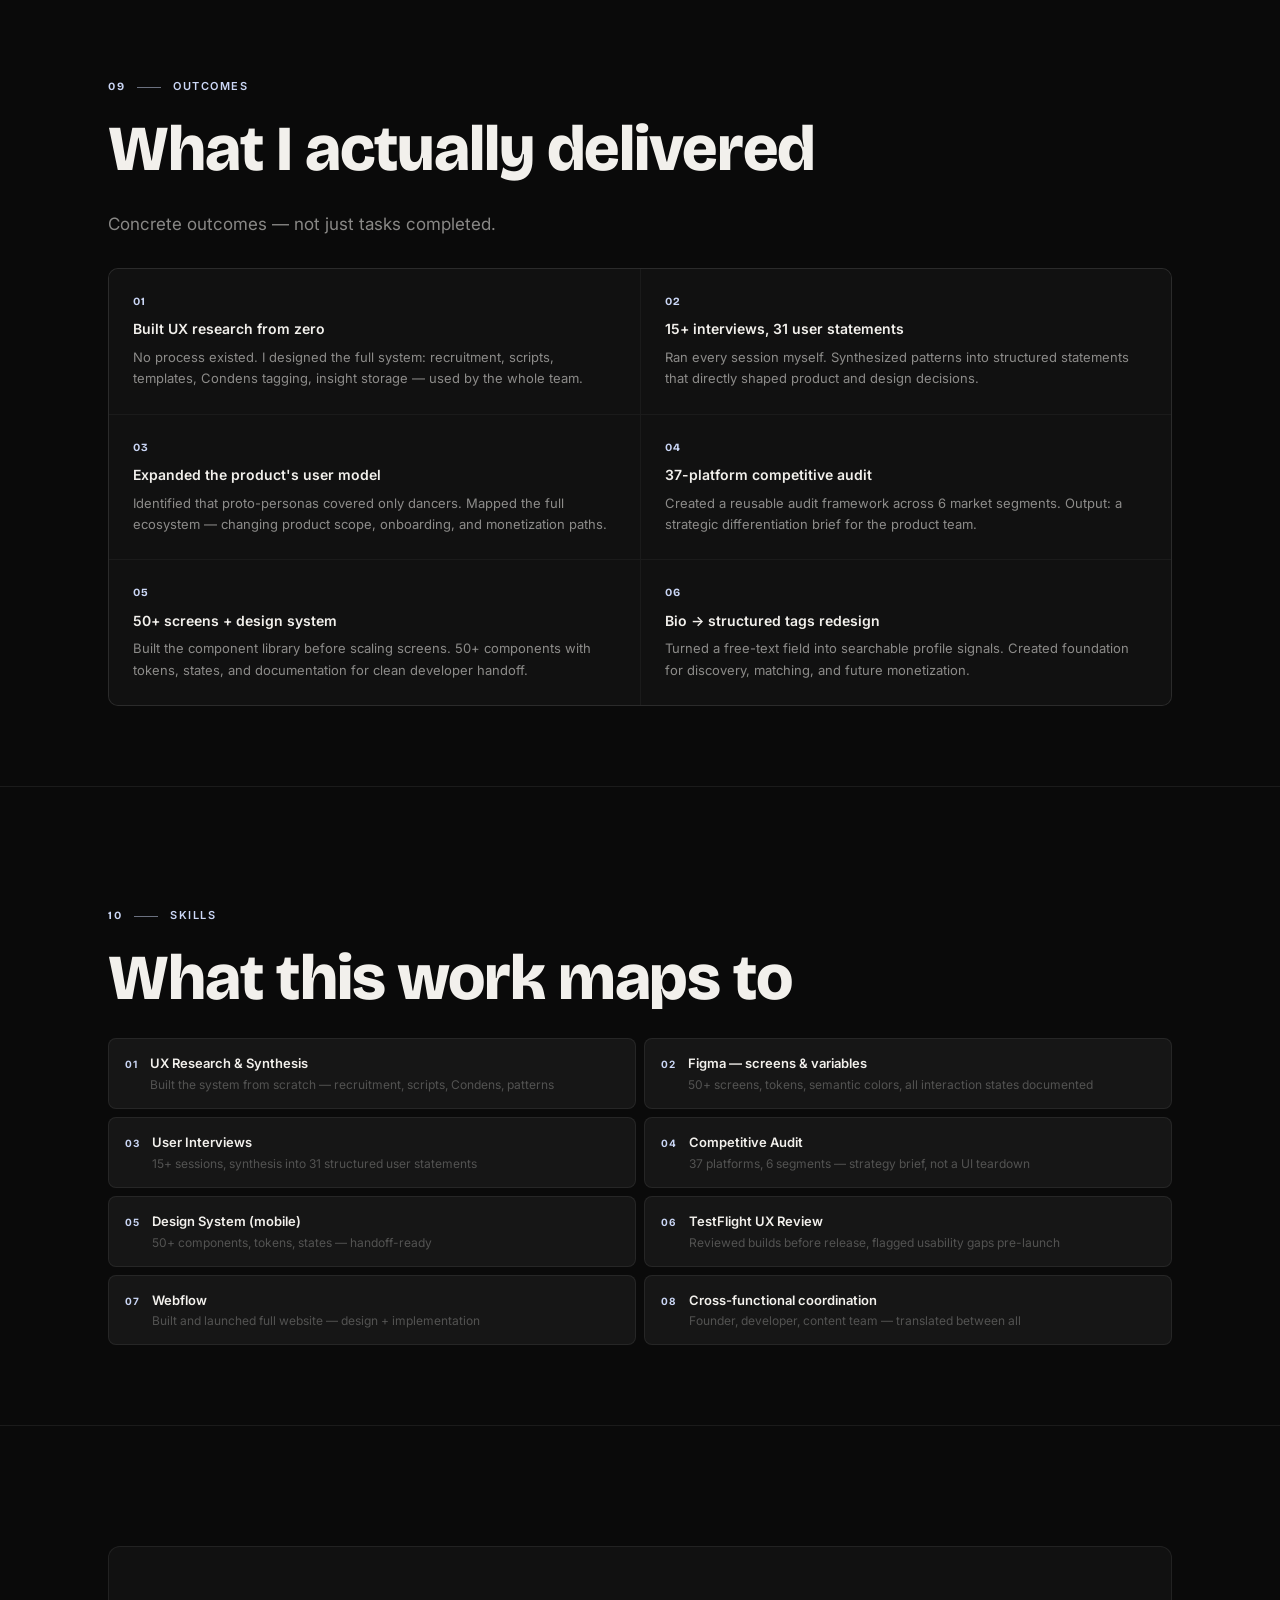
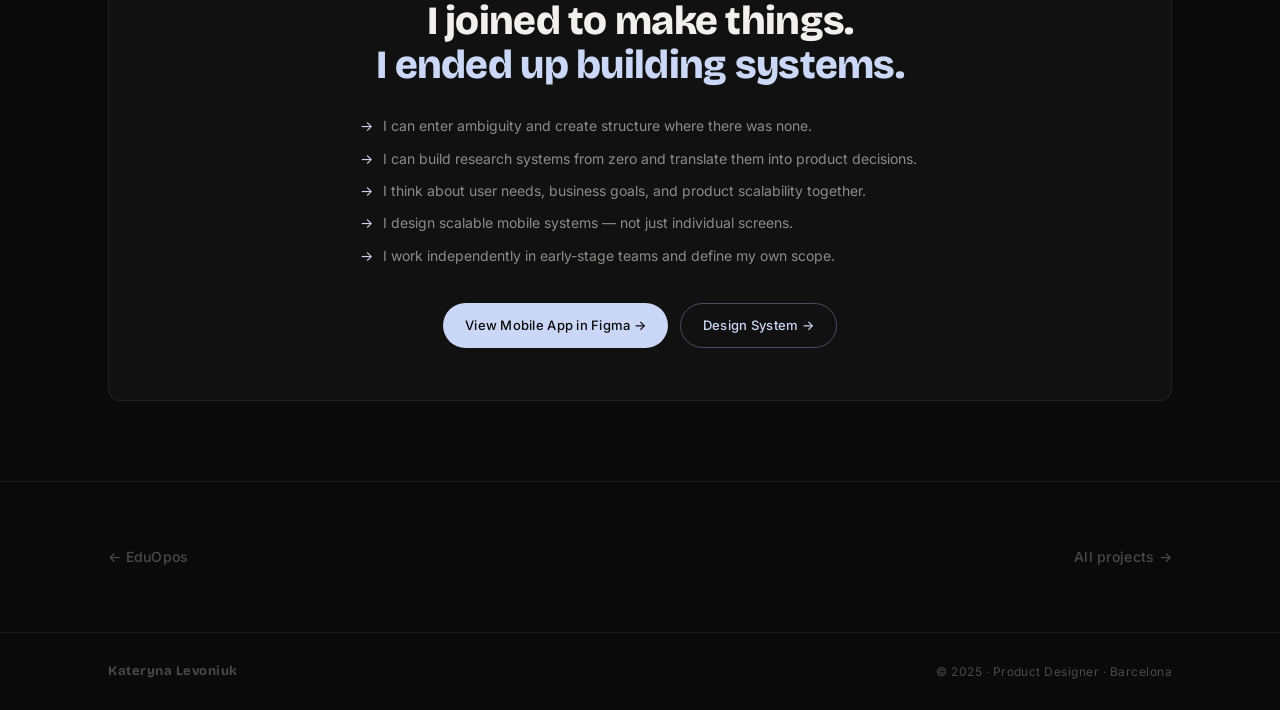
==== commit a19b5fc4: "Switch display font from Syne to Bricolage Grotesque Headings across the home page and all case stud" ====
--- a/work/danceaway.html
+++ b/work/danceaway.html
@@ -7,7 +7,7 @@
   <title>DanceAway — Kateryna Levoniuk</title>
   <link rel="preconnect" href="https://fonts.googleapis.com" />
   <link rel="preconnect" href="https://fonts.gstatic.com" crossorigin />
-  <link href="https://fonts.googleapis.com/css2?family=Syne:wght@400;500;600;700;800&family=Inter:wght@300;400;500&display=swap" rel="stylesheet" />
+  <link href="https://fonts.googleapis.com/css2?family=Bricolage+Grotesque:opsz,wght@12..96,400..800&family=Inter:wght@300;400;500;600&display=swap" rel="stylesheet" />
   <link rel="stylesheet" href="../styles.css" />
 
   <style>
@@ -50,7 +50,7 @@
     .da-num-item:last-child { border-right:none; }
     .da-num-n {
       display:block; font-family:var(--font-d); font-size:36px; font-weight:800;
-      color:var(--accent); letter-spacing:-0.03em; line-height:1; margin-bottom:6px;
+      color:var(--accent); letter-spacing: -0.018em; line-height:1; margin-bottom:6px;
     }
     .da-num-l { font-size:11px; color:var(--text-3); letter-spacing:0.06em; text-transform:uppercase; }
 
@@ -202,7 +202,7 @@
     }
     .da-closing-q {
       font-family:var(--font-d); font-size:clamp(22px,3.2vw,40px);
-      font-weight:800; letter-spacing:-0.03em; line-height:1.1;
+      font-weight:800; letter-spacing: -0.018em; line-height:1.1;
       color:var(--text); margin-bottom:28px;
     }
     .da-closing-q em { font-style:normal; color:var(--accent); }
--- a/styles.css
+++ b/styles.css
@@ -23,7 +23,7 @@
   --accent-dim: rgba(203,215,246,0.10);
   --accent-mid: rgba(203,215,246,0.30);
 
-  --font-d:  'Syne', sans-serif;
+  --font-d:  'Bricolage Grotesque', sans-serif;
   --font-b:  'Inter', sans-serif;
   --ease:    cubic-bezier(0.16, 1, 0.3, 1);
 
@@ -193,7 +193,7 @@
   font-size: clamp(32px, 6vw, 72px);
   font-weight: 800;
   line-height: 0.93;
-  letter-spacing: -0.03em;
+  letter-spacing: -0.018em;
   display: block;
 }
 
@@ -459,7 +459,7 @@
   font-family: var(--font-d);
   font-size: clamp(32px, 4vw, 56px);
   font-weight: 800; line-height: 1.05;
-  letter-spacing: -0.03em; margin-bottom: 52px;
+  letter-spacing: -0.018em; margin-bottom: 52px;
 }
 .about-headline em { font-style: normal; color: var(--accent); }
 
@@ -467,7 +467,7 @@
 
 .stat-n {
   display: block; font-family: var(--font-d); font-size: 42px; font-weight: 800;
-  color: var(--accent); letter-spacing: -0.03em; line-height: 1; margin-bottom: 6px;
+  color: var(--accent); letter-spacing: -0.018em; line-height: 1; margin-bottom: 6px;
 }
 .stat-l { font-size: 12px; color: var(--text-3); letter-spacing: 0.04em; }
 
@@ -590,7 +590,7 @@
   font-family: var(--font-d);
   font-size: clamp(48px, 7.5vw, 104px);
   font-weight: 800; line-height: 0.95;
-  letter-spacing: -0.04em; margin-bottom: 28px;
+  letter-spacing: -0.025em; margin-bottom: 28px;
 }
 .contact-headline em { font-style: normal; color: var(--accent); }
 
@@ -1034,7 +1034,7 @@
   font-family: var(--font-d);
   font-size: clamp(40px, 5.5vw, 80px);
   font-weight: 800; line-height: 0.95;
-  letter-spacing: -0.04em; margin-bottom: 24px;
+  letter-spacing: -0.025em; margin-bottom: 24px;
 }
 .contact-headline em { font-style: normal; color: var(--accent); }
 
@@ -1178,7 +1178,7 @@
   font-family: var(--font-d);
   font-size: clamp(36px, 5vw, 72px);
   font-weight: 800;
-  letter-spacing: -0.03em;
+  letter-spacing: -0.018em;
   line-height: 1;
   margin-bottom: 20px;
 }
@@ -1315,7 +1315,7 @@
   font-family: var(--font-d);
   font-size: 40px; font-weight: 800;
   color: var(--accent);
-  letter-spacing: -0.03em; line-height: 1;
+  letter-spacing: -0.018em; line-height: 1;
   margin-bottom: 6px;
 }
 
@@ -1426,7 +1426,7 @@
 .cs-hero-dot { width: 6px; height: 6px; background: var(--cs-accent); border-radius: 50%; animation: pulse 1.8s ease-in-out infinite; }
 .cs-hero-title {
   font-family: var(--font-d); font-size: clamp(52px, 9vw, 128px);
-  font-weight: 800; line-height: .92; letter-spacing: -.04em; margin-bottom: 32px;
+  font-weight: 800; line-height: .92; letter-spacing: -0.025em; margin-bottom: 32px;
 }
 .cs-hero-title span { color: var(--cs-accent); }
 .cs-hero-lede {
@@ -1470,7 +1470,7 @@
 .cs-col-content > h2:first-child,
 .cs-col-content > h2:first-of-type {
   font-family: var(--font-d); font-size: clamp(36px, 5vw, 64px);
-  font-weight: 800; letter-spacing: -.03em; line-height: 1.02;
+  font-weight: 800; letter-spacing: -0.018em; line-height: 1.02;
   margin: 0 0 28px; max-width: 900px;
 }
 .cs-col-content h2 {
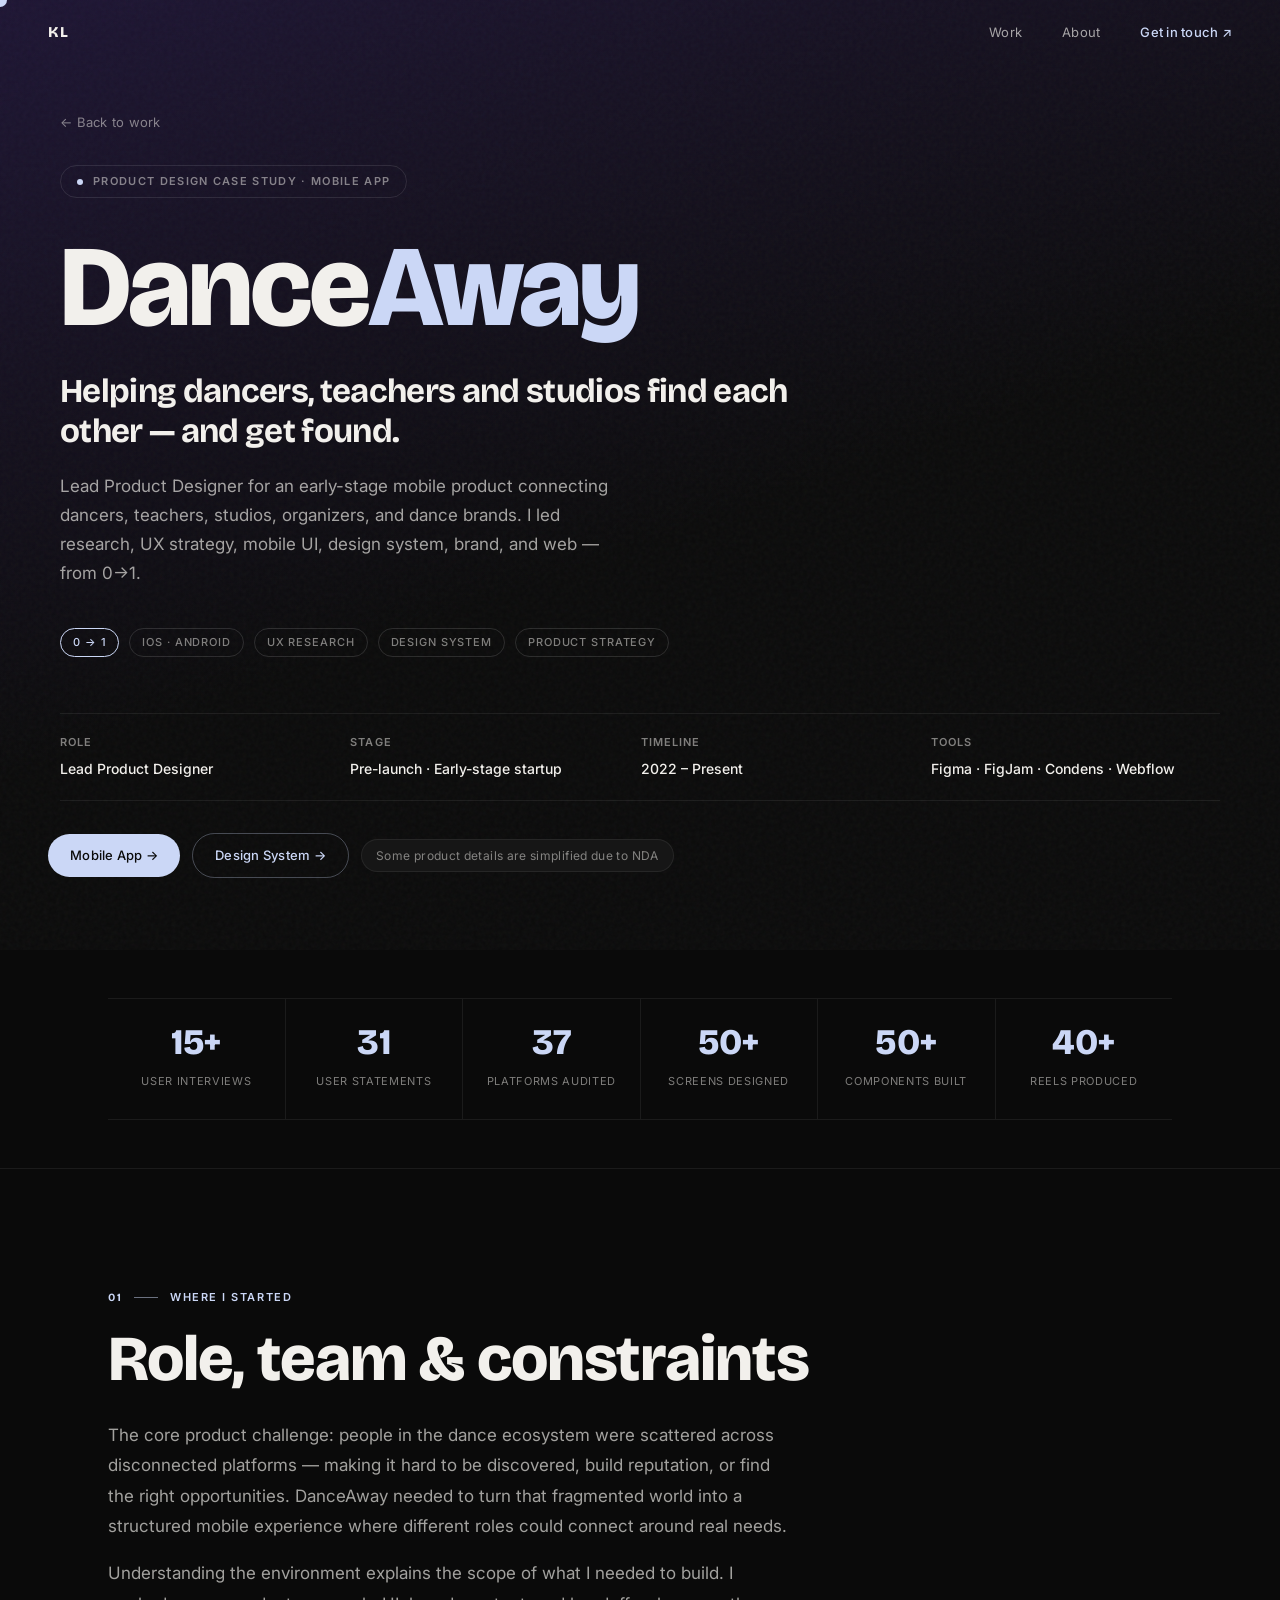
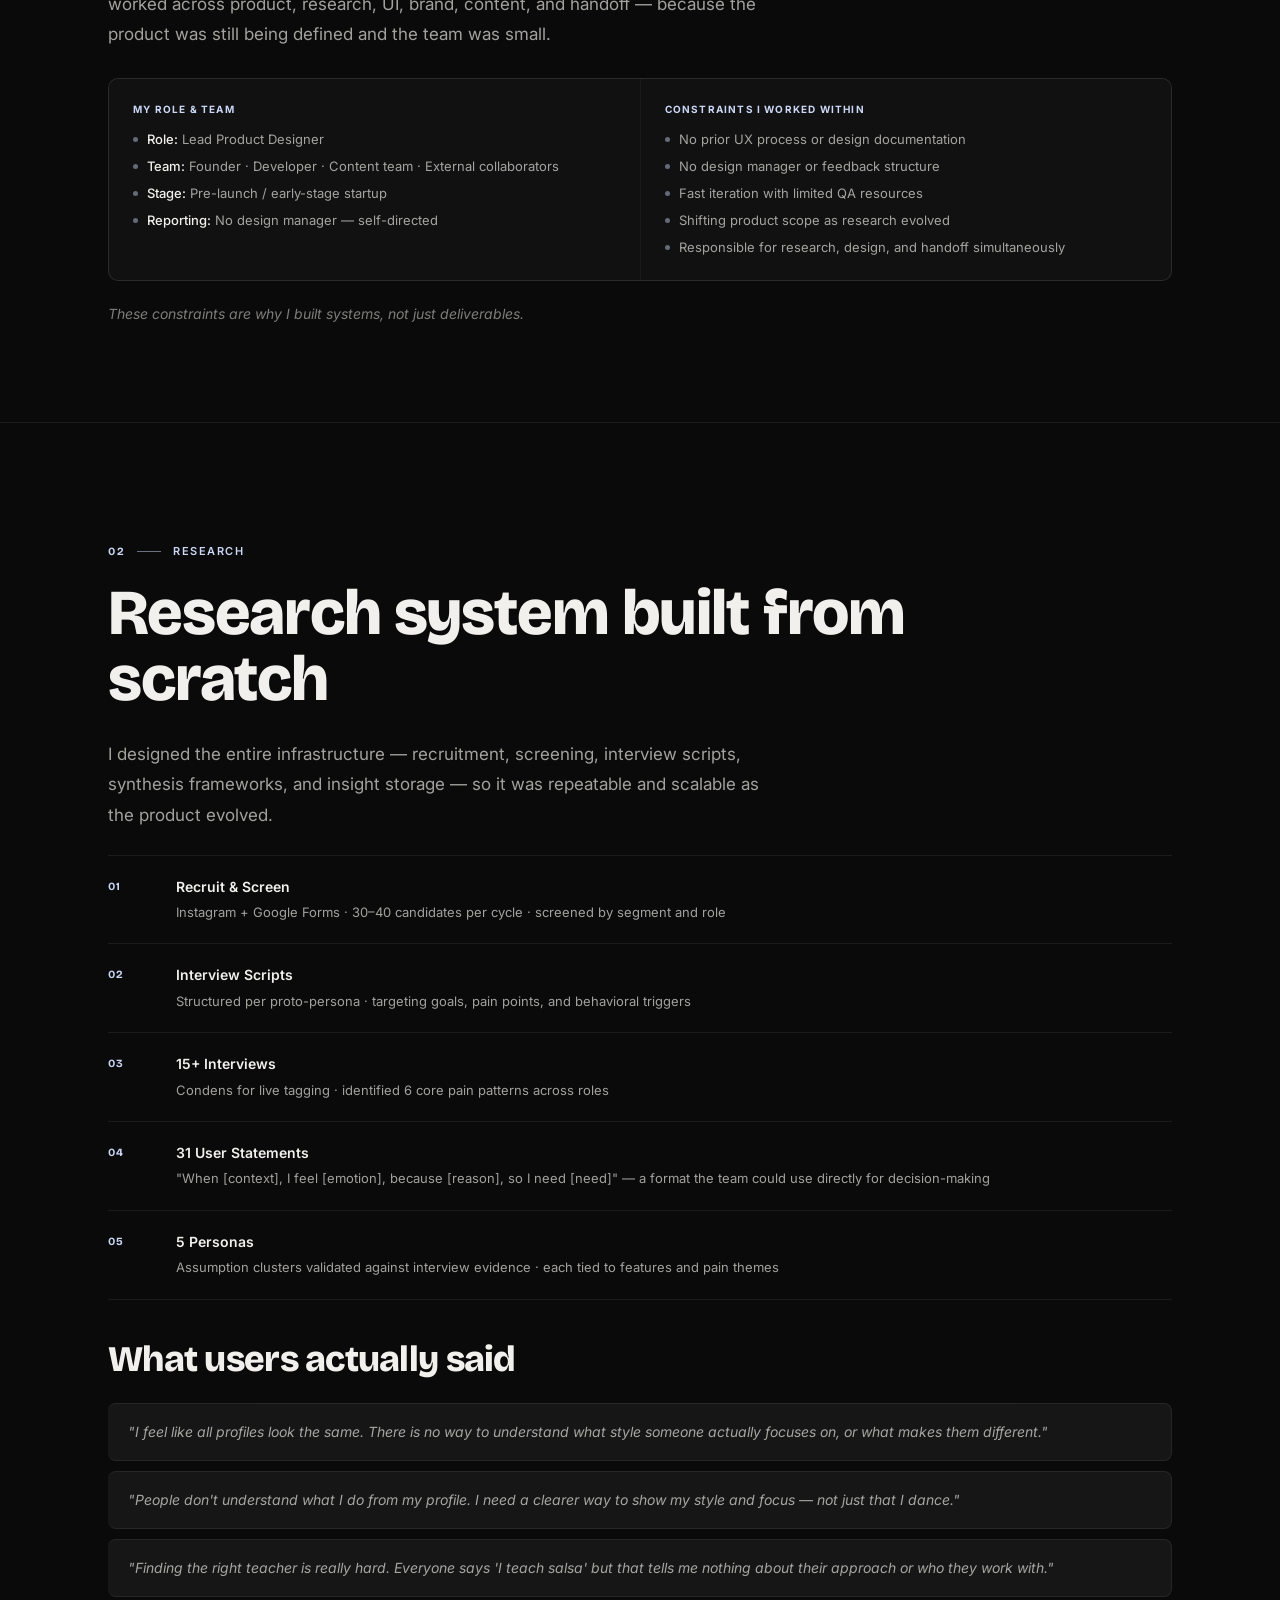
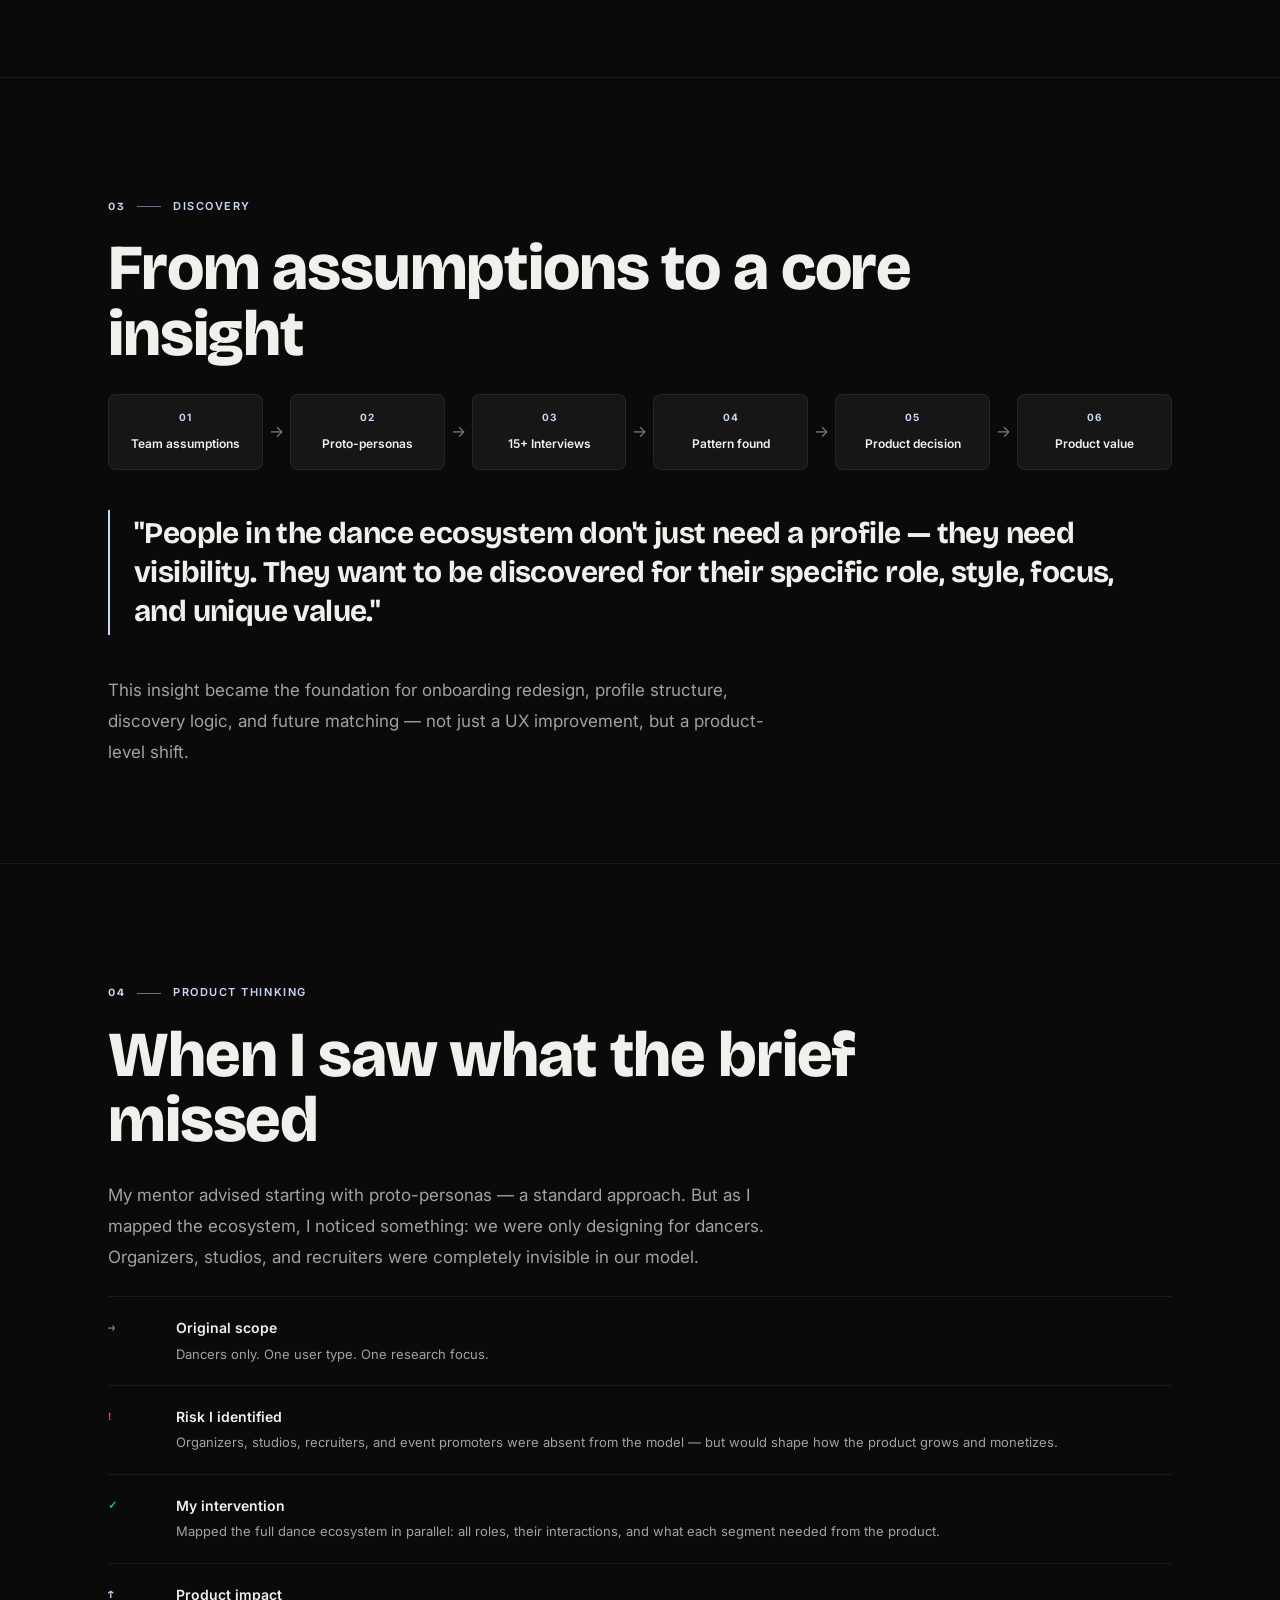
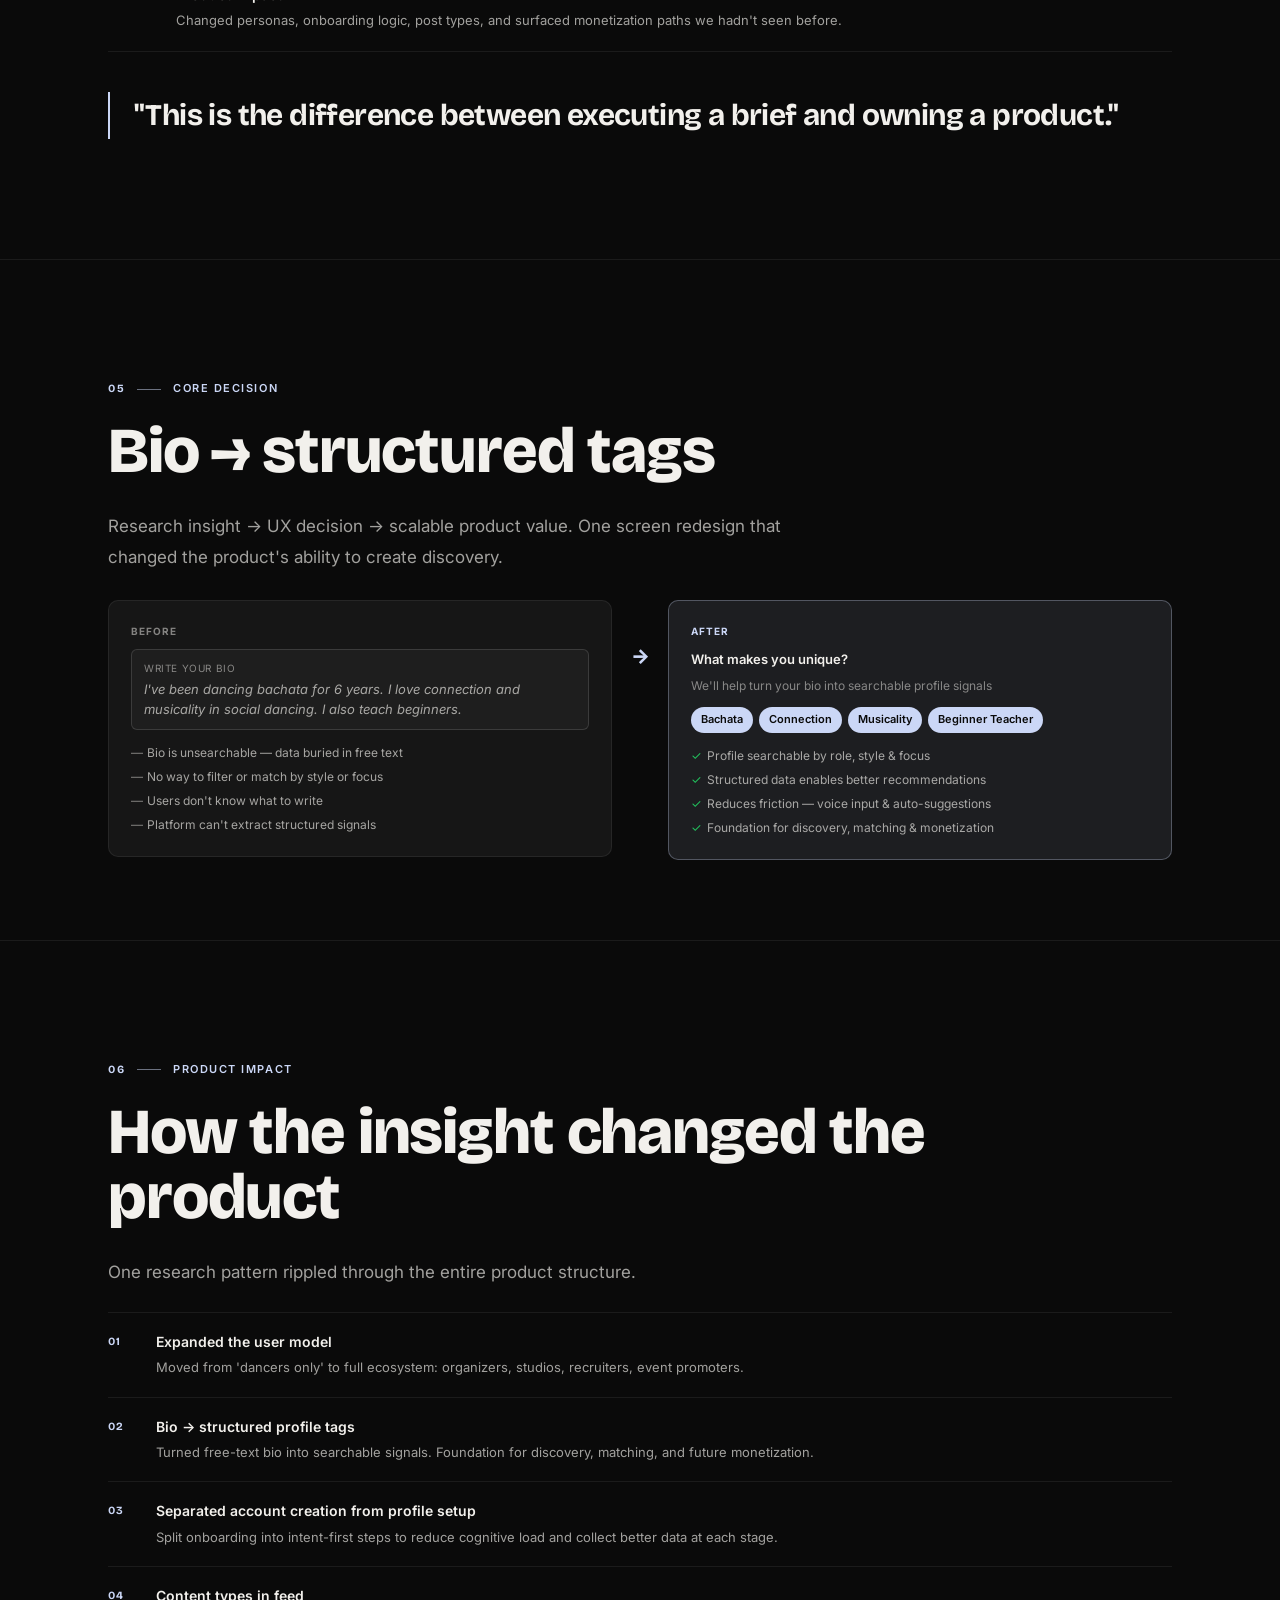
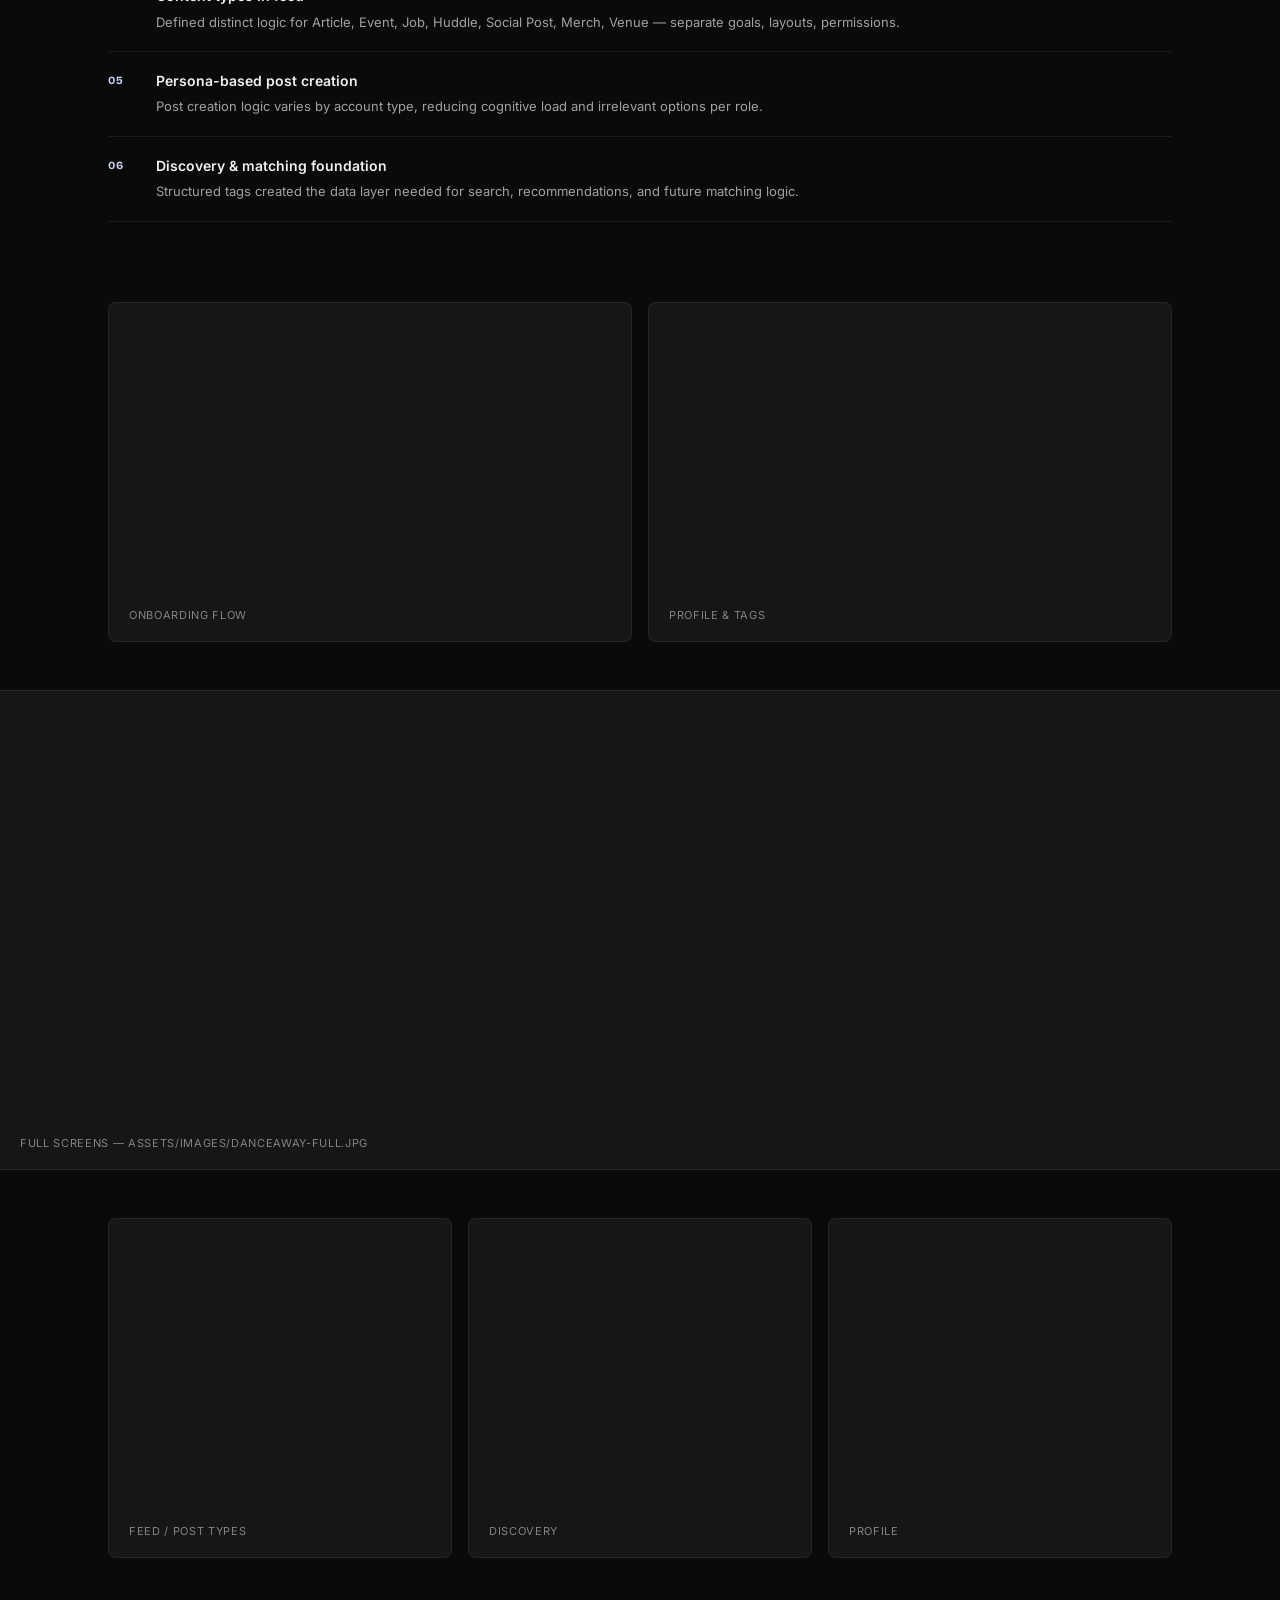
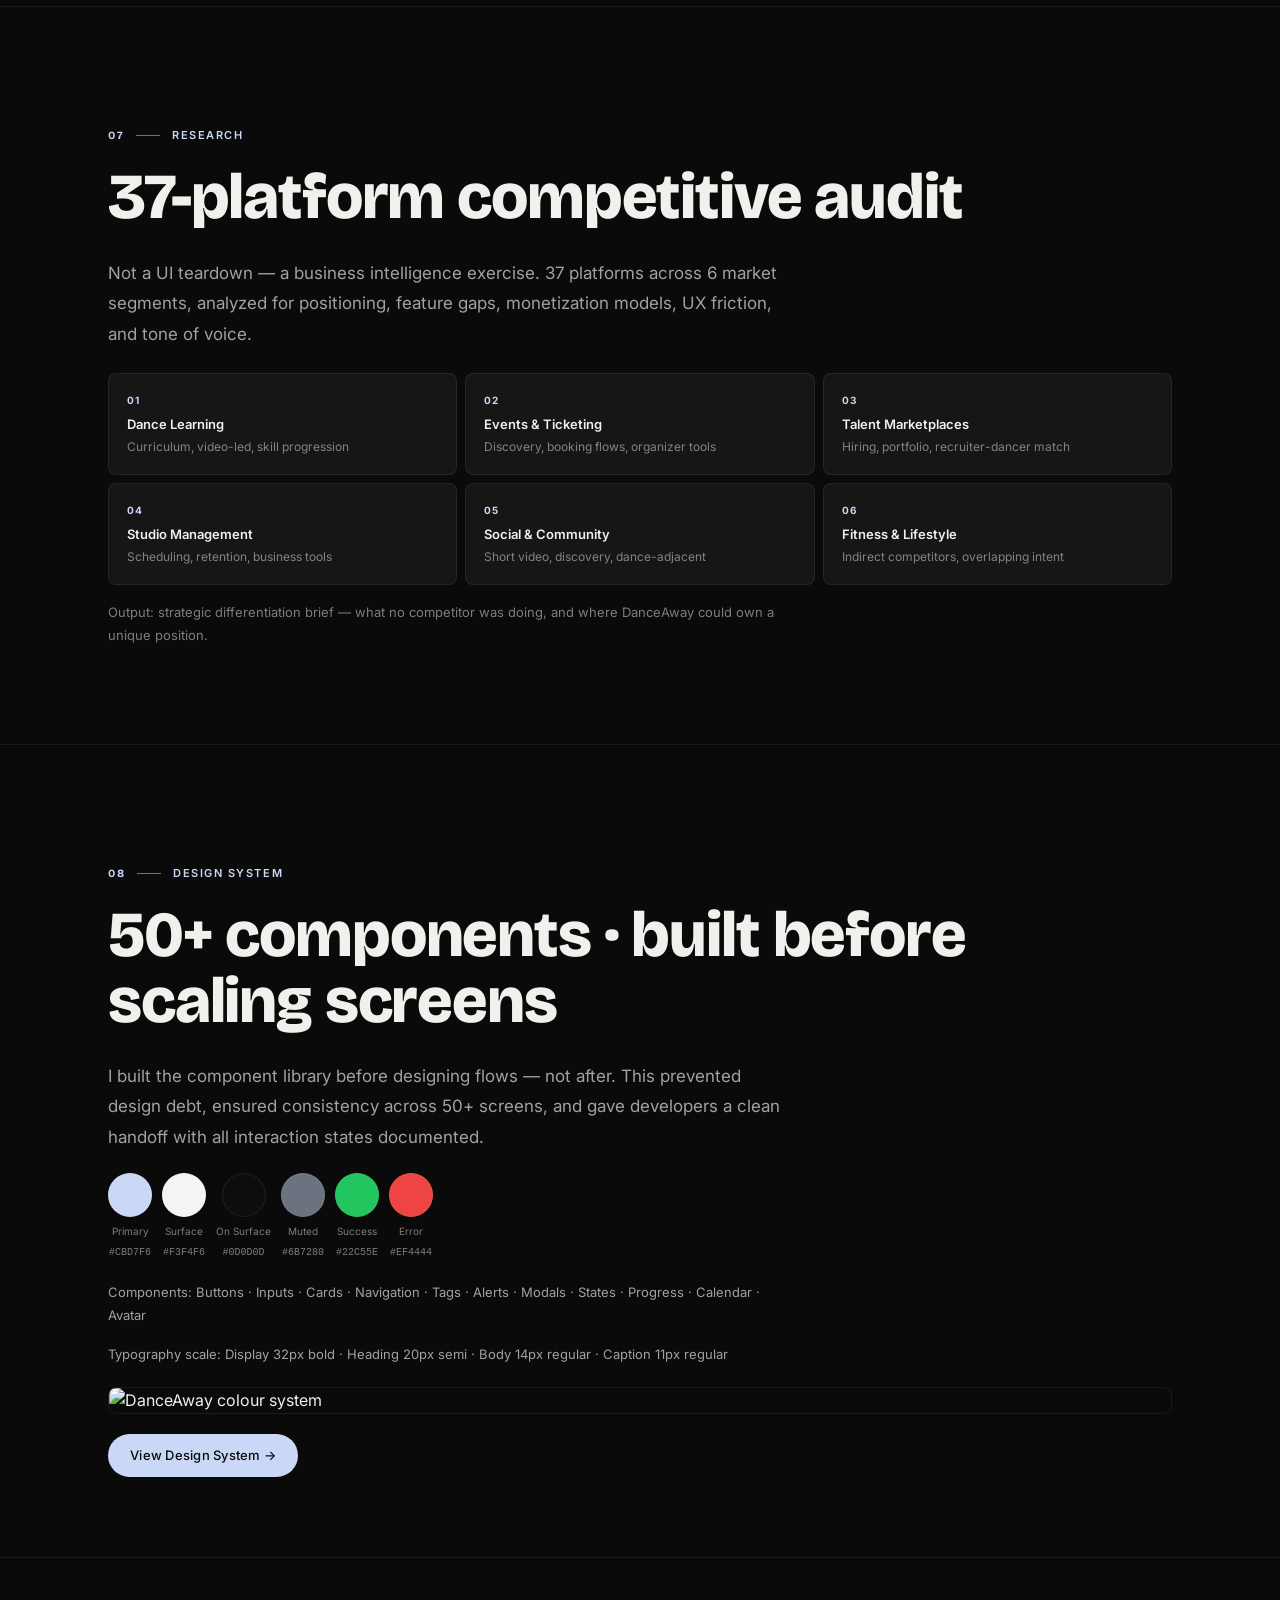
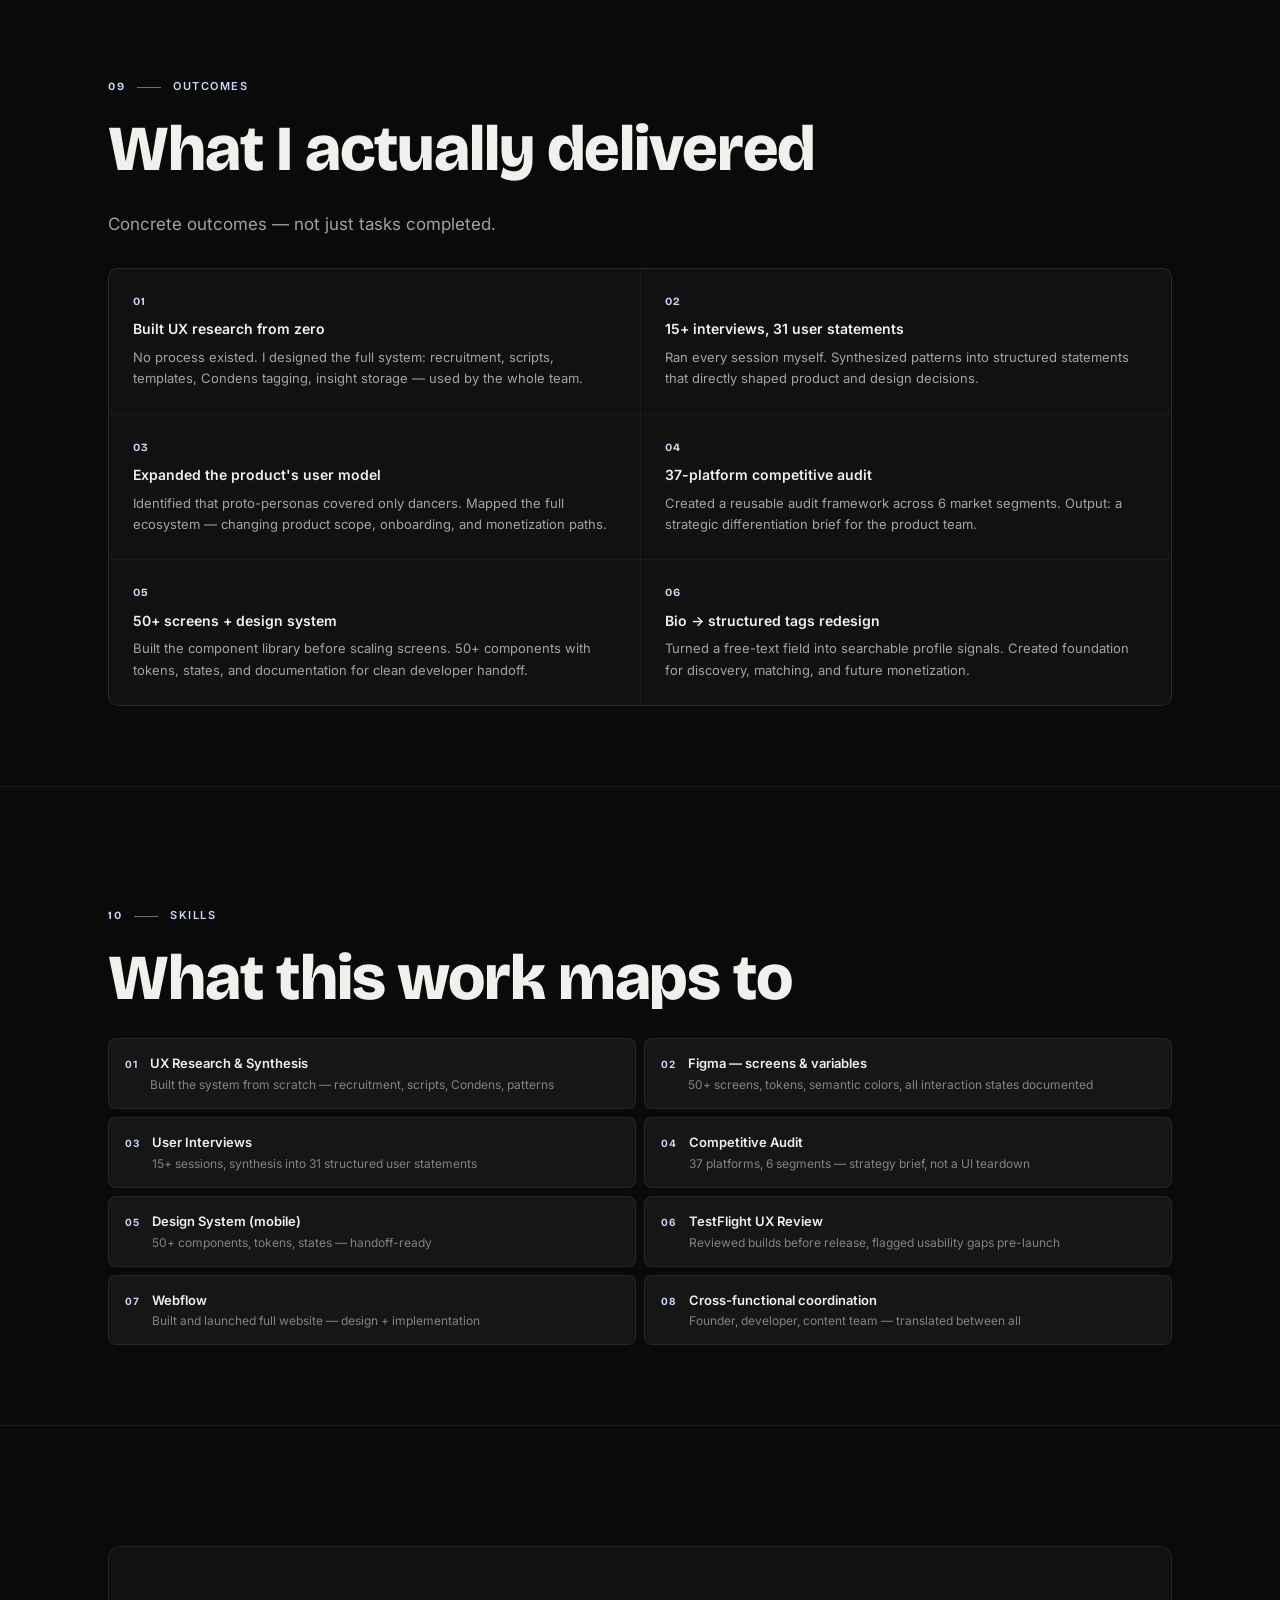
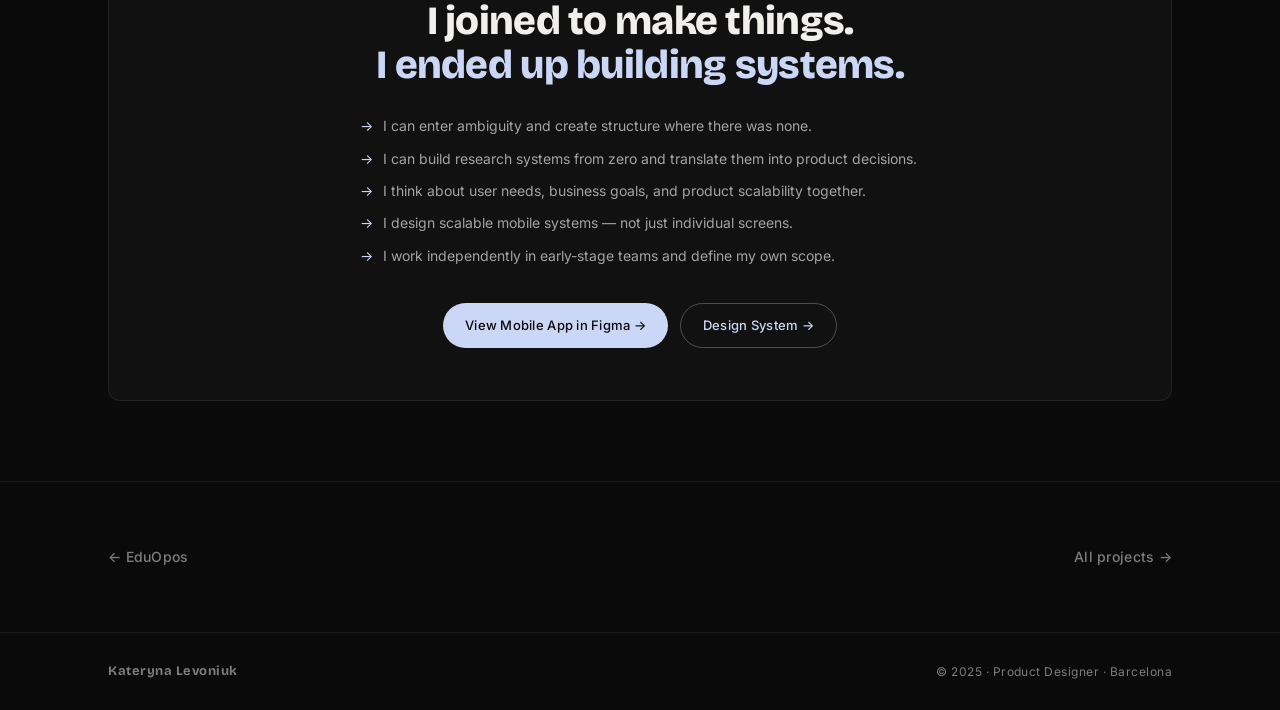
==== commit e8d17fe1: "Bust CSS/JS cache so updated styles load Co-Authored-By: Claude Opus 5.5 <noreply@anthropic.com> Cla" ====
--- a/work/danceaway.html
+++ b/work/danceaway.html
@@ -8,7 +8,7 @@
   <link rel="preconnect" href="https://fonts.googleapis.com" />
   <link rel="preconnect" href="https://fonts.gstatic.com" crossorigin />
   <link href="https://fonts.googleapis.com/css2?family=Bricolage+Grotesque:opsz,wght@12..96,400..800&family=Inter:wght@300;400;500;600&display=swap" rel="stylesheet" />
-  <link rel="stylesheet" href="../styles.css" />
+  <link rel="stylesheet" href="../styles.css?v=20261010" />
 
   <style>
     .case-study { --cs-accent: #cbd7f6; --cs-hero-bg: #1d1433; }
@@ -789,6 +789,6 @@
   </div>
 </footer>
 
-<script src="../script.js"></script>
+<script src="../script.js?v=20261010"></script>
 </body>
 </html>
--- a/styles.css
+++ b/styles.css
@@ -15,8 +15,8 @@
   --line-md:    rgba(255,255,255,0.13);
 
   --text:       #F2F0EC;
-  --text-2:     rgba(242,240,236,0.55);
-  --text-3:     rgba(242,240,236,0.28);
+  --text-2:     rgba(242,240,236,0.66);
+  --text-3:     rgba(242,240,236,0.5);
 
   --accent:     #cbd7f6;
   --accent-rgb: 203,215,246;
@@ -57,34 +57,47 @@
 }
 
 /* =============================================
-   CURSOR
+   CURSOR — accent dot; ring with a label over cards
    ============================================= */
 .cursor {
-  width: 8px; height: 8px;
+  width: 14px; height: 14px;
   background: var(--accent);
   border-radius: 50%;
   position: fixed; top: 0; left: 0;
   pointer-events: none; z-index: 9999;
   transform: translate(-50%, -50%);
-  transition: width 0.2s var(--ease), height 0.2s var(--ease), opacity 0.2s;
+  transition: width 0.25s var(--ease), height 0.25s var(--ease), opacity 0.2s;
   will-change: left, top;
 }
 
 .cursor-follower {
-  width: 40px; height: 40px;
-  border: 1px solid var(--accent-mid);
+  width: 112px; height: 112px;
+  border: 1.5px solid var(--accent);
+  background: rgba(10,10,10,.28);
+  backdrop-filter: blur(6px); -webkit-backdrop-filter: blur(6px);
   border-radius: 50%;
   position: fixed; top: 0; left: 0;
   pointer-events: none; z-index: 9998;
-  transform: translate(-50%, -50%);
-  transition: width 0.35s var(--ease), height 0.35s var(--ease), border-color 0.2s, opacity 0.2s;
+  display: flex; align-items: center; justify-content: center;
+  transform: translate(-50%, -50%) scale(.2);
+  opacity: 0;
+  transition: transform 0.35s var(--ease), opacity 0.25s;
   will-change: left, top;
 }
-
-body.cursor-link .cursor   { width: 14px; height: 14px; background: var(--text); }
-body.cursor-link .cursor-follower { width: 60px; height: 60px; border-color: var(--accent); }
-body.cursor-hover .cursor  { width: 10px; height: 10px; }
-body.cursor-hover .cursor-follower { width: 56px; height: 56px; border-color: var(--accent); }
+.cursor-label {
+  font-family: var(--font-b); font-size: 18px; font-weight: 400;
+  color: #fff; letter-spacing: 0.01em;
+}
+
+body.cursor-link .cursor   { width: 40px; height: 40px; }
+body.cursor-hover .cursor  { opacity: 0; }
+body.cursor-hover .cursor-follower { opacity: 1; transform: translate(-50%, -50%) scale(1); }
+body.cursor-dragging .cursor-follower { transform: translate(-50%, -50%) scale(.85); }
+
+@media (hover: none), (pointer: coarse) {
+  .cursor, .cursor-follower { display: none; }
+  body { cursor: auto; }
+}
 
 /* =============================================
    SCROLL REVEAL
@@ -915,7 +928,11 @@
    TESTIMONIALS SLIDER
    ============================================= */
 .testimonials { border-top: 1px solid var(--line); }
-.testimonials .section-label { margin-bottom: 40px; }
+.testi-head { display: flex; justify-content: space-between; align-items: flex-end; gap: 32px; flex-wrap: wrap; }
+.testi-score { display: flex; align-items: center; gap: 16px; }
+.testi-score-num { font-family: var(--font-d); font-size: 56px; font-weight: 800; line-height: 1; letter-spacing: -0.03em; color: var(--text); }
+.testi-score-meta { display: flex; flex-direction: column; gap: 6px; font-size: 13px; color: var(--text-2); max-width: 170px; line-height: 1.4; }
+.testi-stars { color: var(--accent); letter-spacing: 3px; font-size: 14px; }
 
 .slider-wrap {
   position: relative;
@@ -924,68 +941,77 @@
 
 .slider {
   display: flex;
+  user-select: none; -webkit-user-select: none; touch-action: pan-y;
   transition: transform 0.55s cubic-bezier(0.16, 1, 0.3, 1);
   will-change: transform;
 }
 
 .slide {
+  position: relative;
   min-width: 100%;
-  padding: 60px 80px;
-  background: var(--bg-1);
+  padding: 72px 80px 56px;
+  background:
+    radial-gradient(ellipse 60% 80% at 100% 0%, rgba(var(--accent-rgb), .08), transparent 70%),
+    var(--bg-1);
   border: 1px solid var(--line);
-  border-radius: 8px;
+  border-radius: 24px;
   display: flex;
   flex-direction: column;
-  gap: 20px;
-}
-
-.slide-stars {
-  color: var(--accent);
-  font-size: 16px;
-  letter-spacing: 2px;
+  justify-content: space-between;
+  gap: 48px;
+  overflow: hidden;
+}
+.slide::before {
+  content: '\201C';
+  position: absolute; top: 8px; right: 56px;
+  font-family: var(--font-d); font-size: 240px; font-weight: 800; line-height: 1;
+  color: rgba(var(--accent-rgb), .12);
+  pointer-events: none;
 }
 
 .slide blockquote {
-  font-size: clamp(17px, 2vw, 22px);
-  font-weight: 300;
-  line-height: 1.65;
+  position: relative;
+  font-family: var(--font-d);
+  font-size: clamp(20px, 2.4vw, 30px);
+  font-weight: 500;
+  line-height: 1.4;
+  letter-spacing: -0.015em;
   color: var(--text);
-  font-style: italic;
-  letter-spacing: -0.01em;
-  max-width: 780px;
-}
-
-.slide-author {
-  font-size: 12px;
-  color: var(--text-3);
-  letter-spacing: 0.06em;
-  text-transform: uppercase;
-}
+  max-width: 900px;
+  font-style: normal;
+  text-wrap: pretty;
+}
+
+.slide-foot { display: flex; align-items: center; gap: 16px; padding-top: 28px; border-top: 1px solid var(--line); }
+.slide-author { font-size: 15px; font-weight: 600; color: var(--text); margin-bottom: 4px; }
+.slide-src { font-size: 13px; color: var(--text-2); }
+.slide-src span { color: var(--accent); letter-spacing: 2px; margin-left: 4px; }
 
 .slider-controls {
   display: flex;
   align-items: center;
-  justify-content: center;
+  justify-content: space-between;
   gap: 24px;
-  margin-top: 24px;
-}
+  margin-top: 28px;
+}
+.slider-btns { display: flex; gap: 12px; }
 
 .slider-btn {
-  width: 44px; height: 44px;
+  width: 52px; height: 52px;
   display: flex; align-items: center; justify-content: center;
   background: none;
   border: 1px solid var(--line-md);
   border-radius: 50%;
-  color: var(--text-2);
-  font-size: 16px;
+  color: var(--text);
+  font-size: 18px;
   cursor: pointer;
   transition: border-color 0.2s, color 0.2s, background 0.2s;
 }
 
 .slider-btn:hover {
-  border-color: var(--accent-mid);
-  color: var(--accent);
-  background: var(--accent-dim);
+  border-color: var(--accent);
+  color: var(--bg);
+  background: var(--accent);
 }
 
 .slider-dots {
@@ -993,18 +1019,18 @@
 }
 
 .slider-dot {
-  width: 6px; height: 6px;
-  border-radius: 50%;
+  width: 24px; height: 3px;
+  border-radius: 3px;
   background: var(--line-md);
   border: none;
   cursor: pointer;
-  transition: background 0.2s, transform 0.2s;
+  transition: background 0.3s, width 0.3s;
   padding: 0;
 }
 
 .slider-dot.active {
   background: var(--accent);
-  transform: scale(1.3);
+  width: 48px;
 }
 
 /* =============================================
@@ -1382,7 +1408,11 @@
 }
 
 @media (max-width: 640px) {
-  .slide { padding: 36px 24px; }
+  .slide { padding: 40px 24px 28px; gap: 32px; border-radius: 18px; }
+  .slide::before { font-size: 160px; right: 16px; top: 0; }
+  .testi-score-num { font-size: 44px; }
+  .slider-dot { width: 16px; }
+  .slider-dot.active { width: 32px; }
   .contact-sub { max-width: 100%; }
   .cs-img-grid--2,
   .cs-img-grid--3 { grid-template-columns: 1fr; }
@@ -1498,3 +1528,79 @@
   .cs-hero-meta { grid-template-columns: repeat(2, 1fr); }
   .cs-section { padding: 80px 0 56px; }
 }
+
+/* =============================================
+   SKILLS + EXPERIENCE — cards and timeline
+   ============================================= */
+.block-head { margin-bottom: 56px; }
+.block-head .section-label { margin-bottom: 16px; }
+.block-head--sub { margin: 96px 0 28px; }
+.block-title {
+  font-family: var(--font-d); font-size: clamp(36px, 5vw, 64px);
+  font-weight: 800; letter-spacing: -0.018em; line-height: 1.02;
+}
+.block-title em { font-style: normal; color: var(--accent); }
+
+.skill-cards { display: grid; grid-template-columns: repeat(3, 1fr); gap: 16px; }
+.skill-card {
+  display: flex; flex-direction: column;
+  background: var(--bg-1); border: 1px solid var(--line);
+  border-radius: 16px; padding: 32px 28px 28px;
+  transition: border-color .3s, background .3s, transform .3s var(--ease);
+}
+.skill-card:hover { border-color: var(--accent-mid); background: var(--bg-2); transform: translateY(-4px); }
+.skill-card-num { font-family: var(--font-d); font-size: 13px; font-weight: 700; color: var(--accent); letter-spacing: .1em; margin-bottom: 40px; }
+.skill-card h3 { font-family: var(--font-d); font-size: 24px; font-weight: 700; letter-spacing: -0.01em; line-height: 1.15; margin-bottom: 14px; }
+.skill-card p { font-size: 14px; color: var(--text-2); line-height: 1.7; margin-bottom: 24px; }
+.skill-card-tags { display: flex; flex-wrap: wrap; gap: 6px; margin-top: auto; }
+.skill-card-tags span {
+  font-size: 11px; letter-spacing: .06em; text-transform: uppercase;
+  color: var(--text-2); border: 1px solid var(--line-md);
+  padding: 5px 10px; border-radius: 100px;
+}
+.skill-card:hover .skill-card-tags span { color: var(--accent); border-color: var(--accent-mid); }
+.skill-card--tools .skill-card-tags { margin-top: 0; }
+.skill-card-tags--tools span { text-transform: none; letter-spacing: 0; font-size: 13px; padding: 6px 12px; }
+
+/* timeline */
+.xp { position: relative; padding-left: 40px; }
+.xp::before { content: ''; position: absolute; left: 6px; top: 8px; bottom: 8px; width: 1px; background: var(--line-md); }
+.xp-item { position: relative; padding: 0 0 56px; }
+.xp-item:last-child { padding-bottom: 0; }
+.xp-item::before {
+  content: ''; position: absolute; left: -40px; top: 4px;
+  width: 13px; height: 13px; border-radius: 50%;
+  background: var(--bg); border: 2px solid var(--accent);
+}
+.xp-item:first-child::before { background: var(--accent); box-shadow: 0 0 0 6px var(--accent-dim); }
+.xp-period {
+  display: inline-block; font-size: 11px; font-weight: 600; letter-spacing: .1em; text-transform: uppercase;
+  color: var(--text-2); border: 1px solid var(--line-md); border-radius: 100px; padding: 5px 12px; margin-bottom: 16px;
+}
+.xp-item h3 { font-family: var(--font-d); font-size: clamp(24px, 2.6vw, 34px); font-weight: 800; letter-spacing: -0.018em; line-height: 1.1; margin-bottom: 6px; }
+.xp-company { font-size: 14px; color: var(--accent); margin-bottom: 14px; }
+.xp-desc { font-size: 15px; color: var(--text-2); line-height: 1.75; max-width: 680px; }
+.xp-highlights { display: flex; flex-wrap: wrap; gap: 8px; margin-top: 20px; }
+.xp-highlights li {
+  font-size: 13px; color: var(--text-2);
+  background: var(--bg-2); border: 1px solid var(--line); border-radius: 10px; padding: 8px 14px;
+}
+.xp-highlights b { font-family: var(--font-d); font-size: 18px; font-weight: 800; color: var(--text); margin-right: 4px; }
+
+.edu-cards { display: grid; grid-template-columns: 1fr 1fr; gap: 16px; }
+.edu-card { background: var(--bg-1); border: 1px solid var(--line); border-radius: 16px; padding: 28px; }
+.edu-card h3 { font-family: var(--font-d); font-size: 20px; font-weight: 700; line-height: 1.25; margin-bottom: 8px; }
+.edu-card p { font-size: 13px; color: var(--text-3); }
+
+@media (max-width: 960px) {
+  .skill-cards { grid-template-columns: 1fr 1fr; }
+}
+@media (max-width: 640px) {
+  .skill-cards, .edu-cards { grid-template-columns: 1fr; }
+  .block-head { margin-bottom: 36px; }
+  .block-head--sub { margin-top: 72px; }
+  .skill-card-num { margin-bottom: 24px; }
+  .xp { padding-left: 28px; }
+  .xp-item::before { left: -28px; }
+  .xp::before { left: 6px; }
+}
